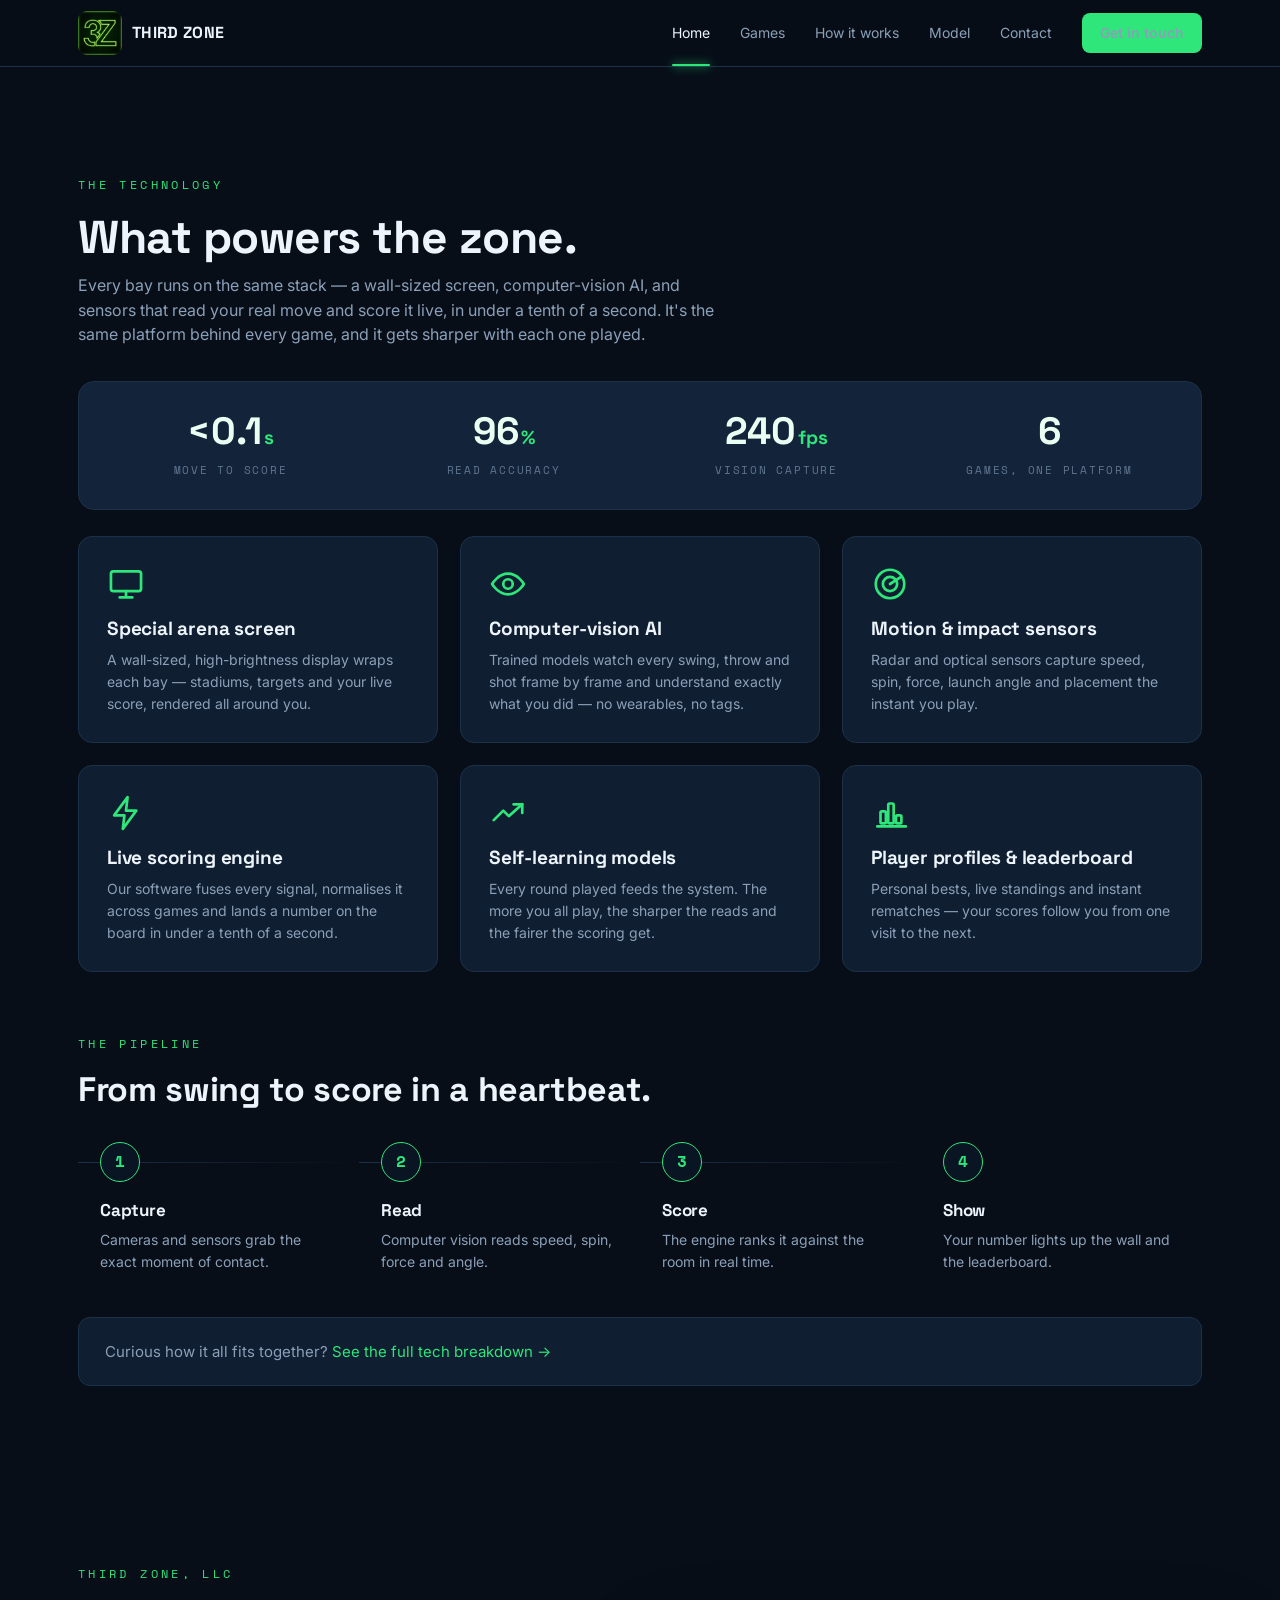
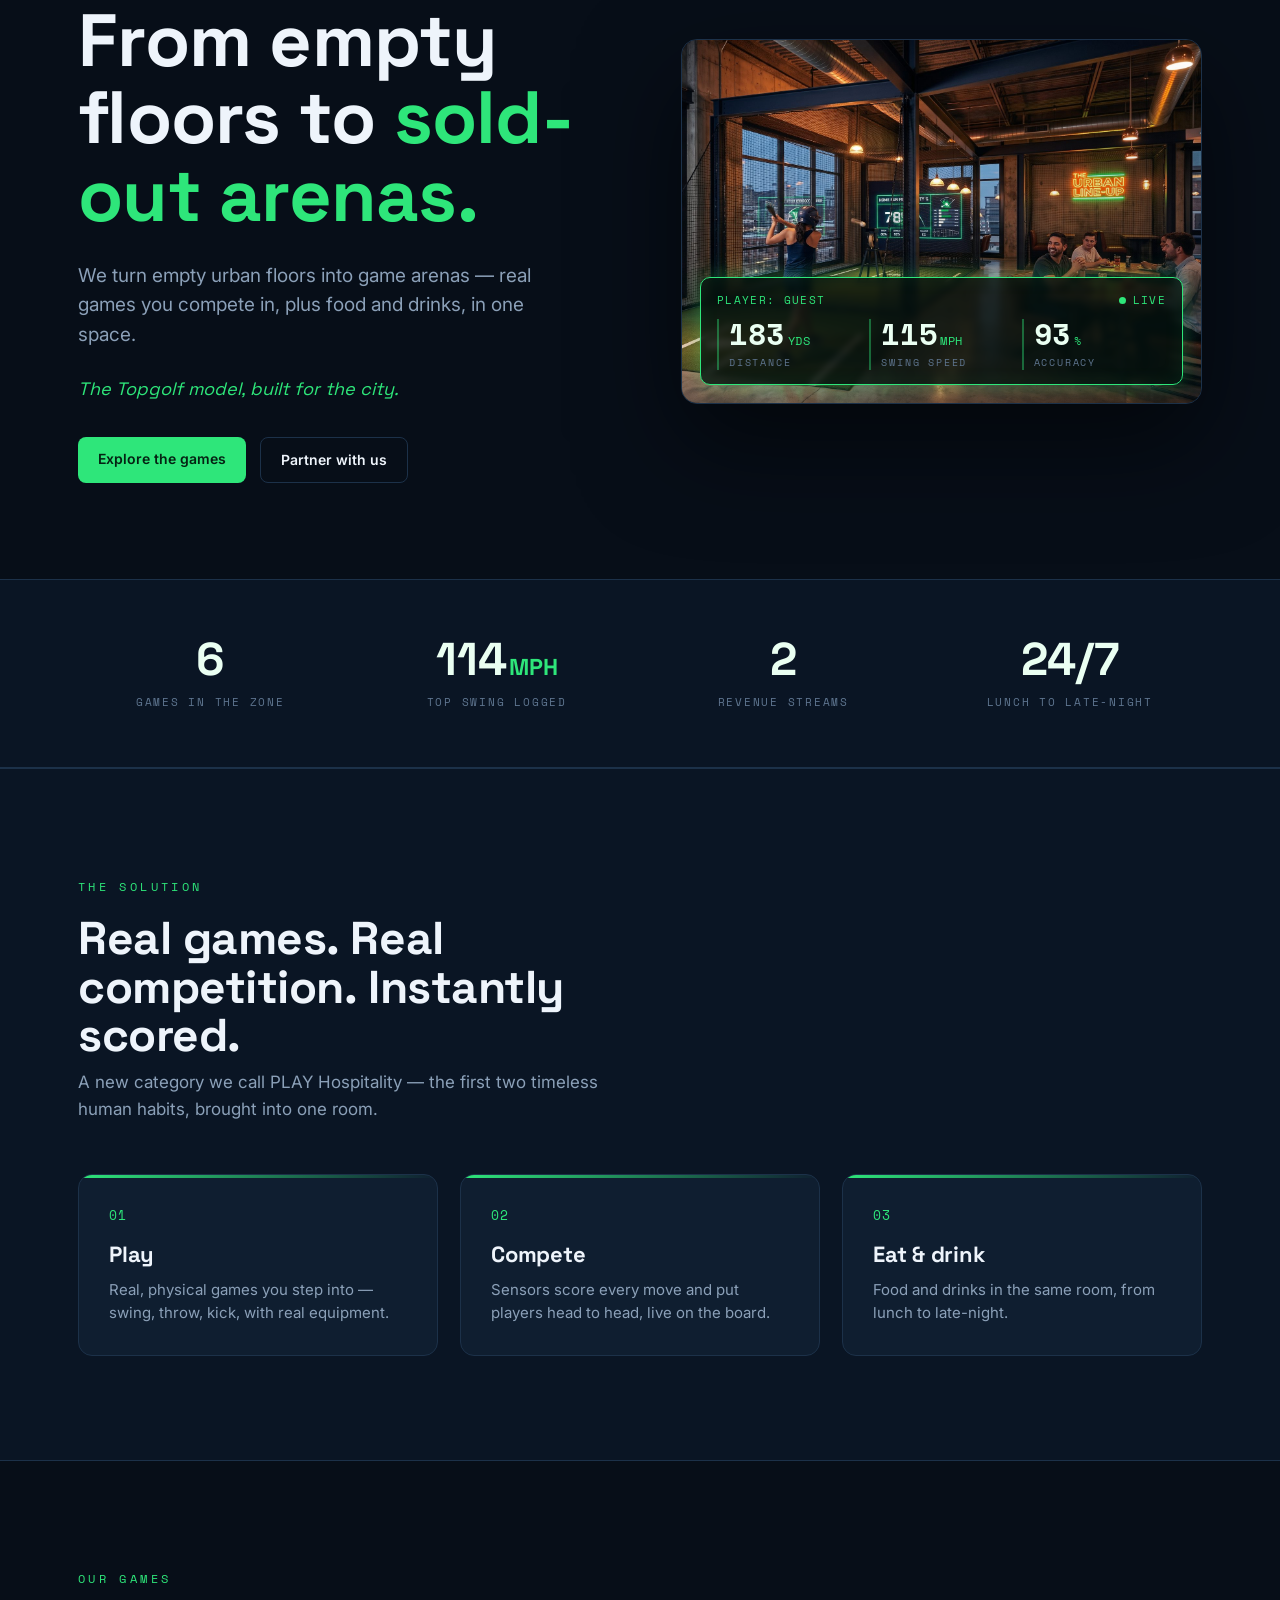
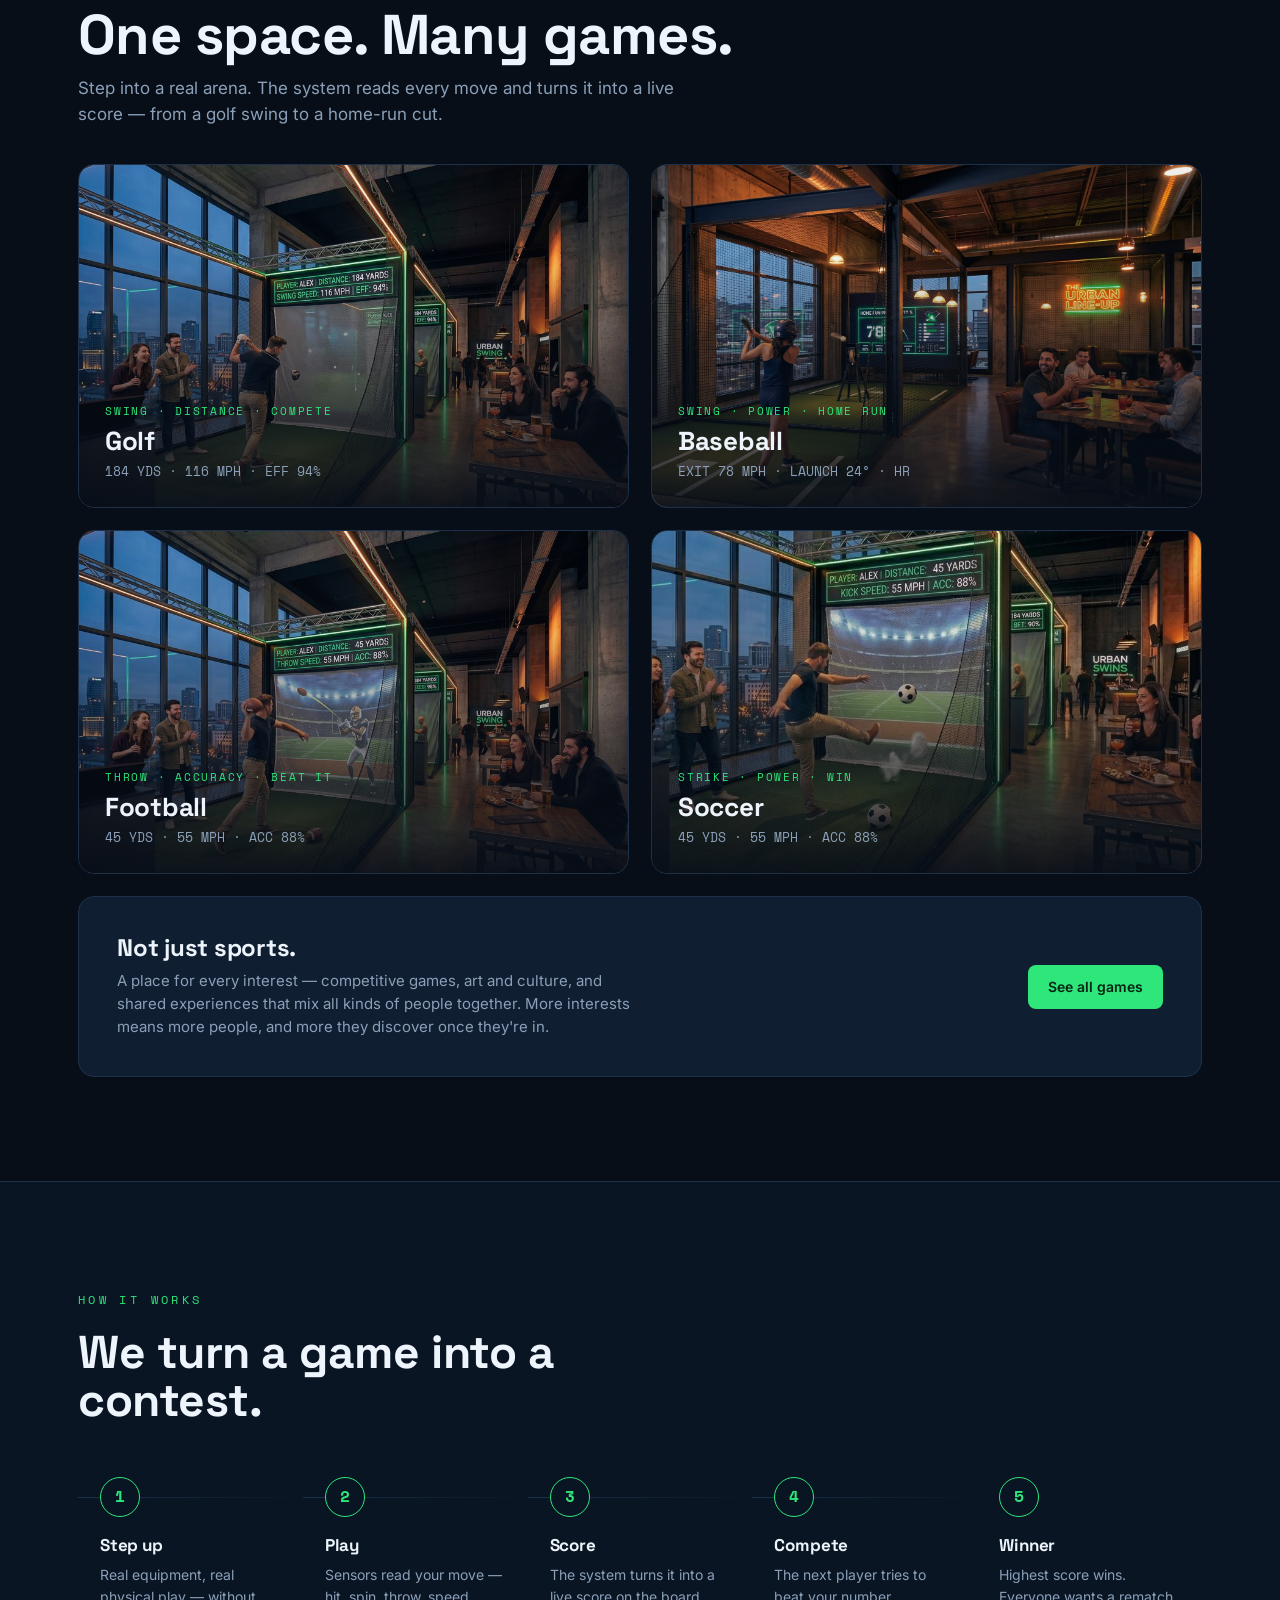
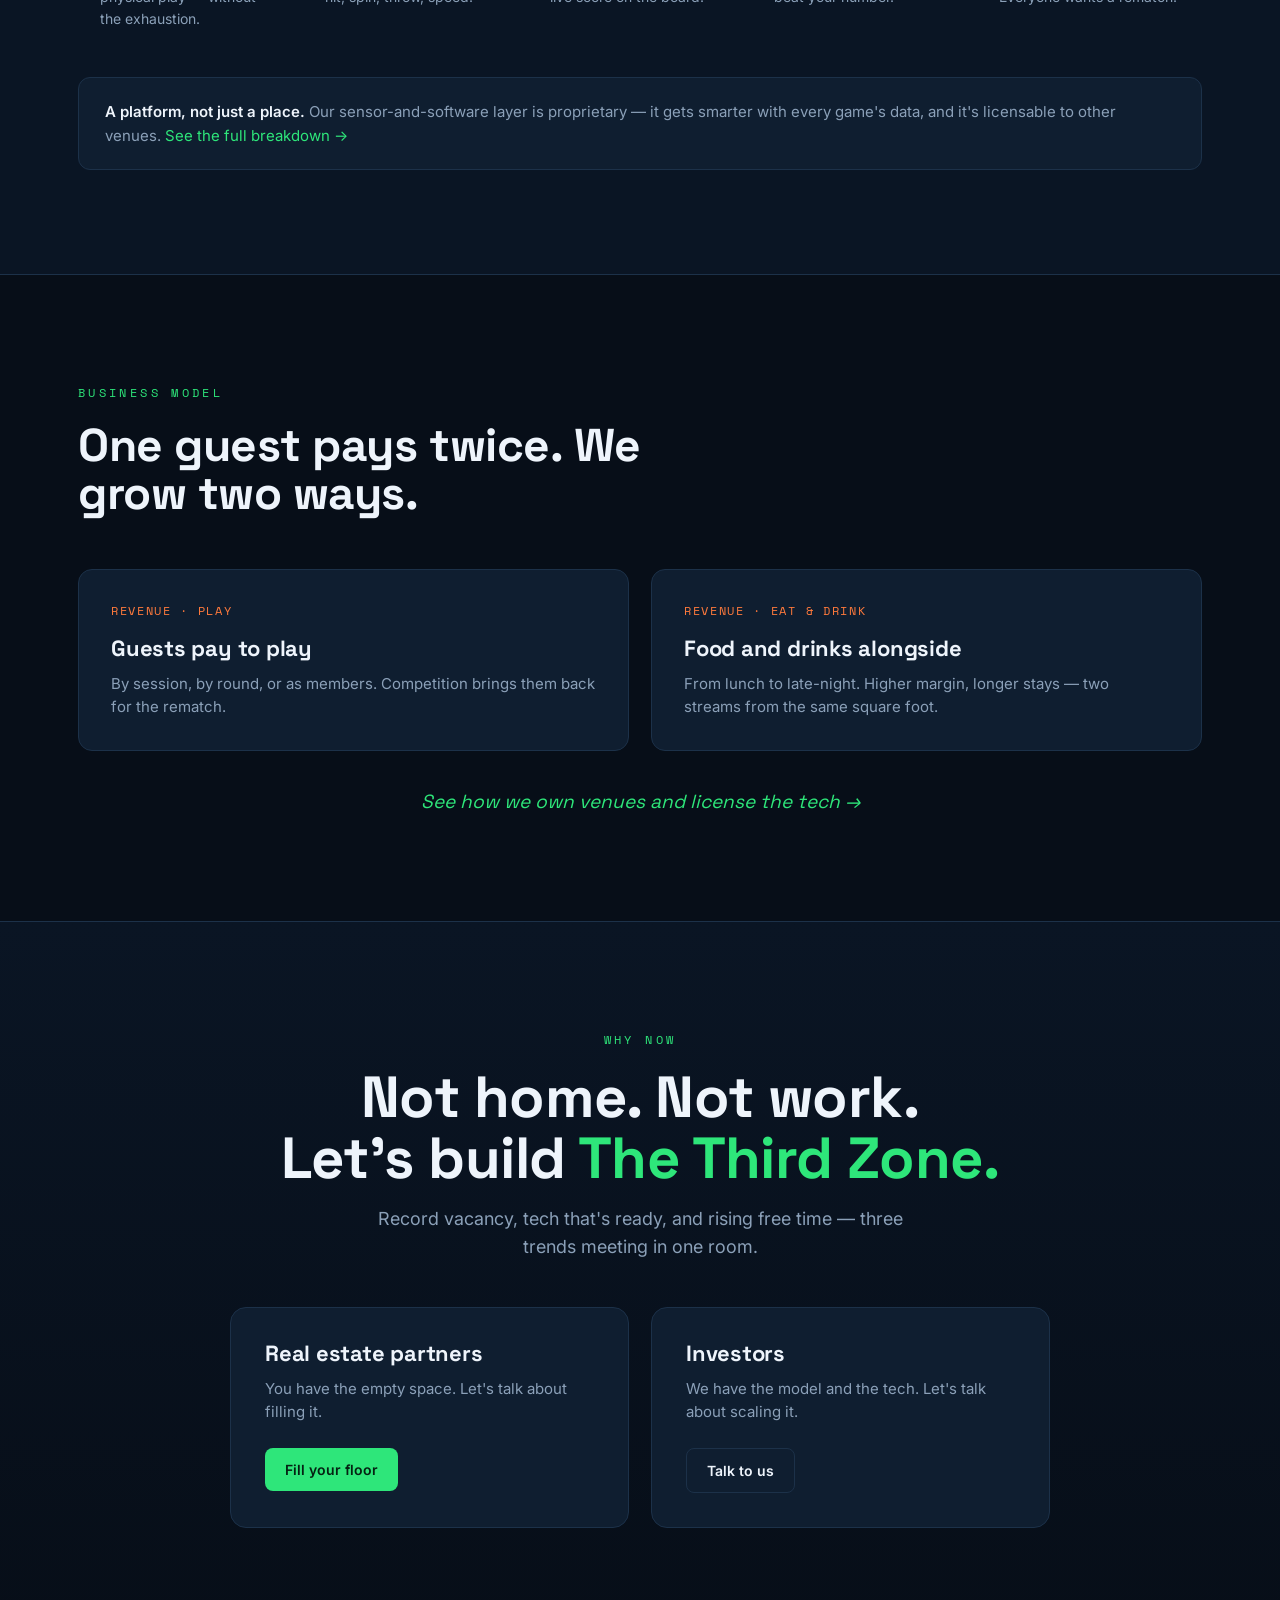
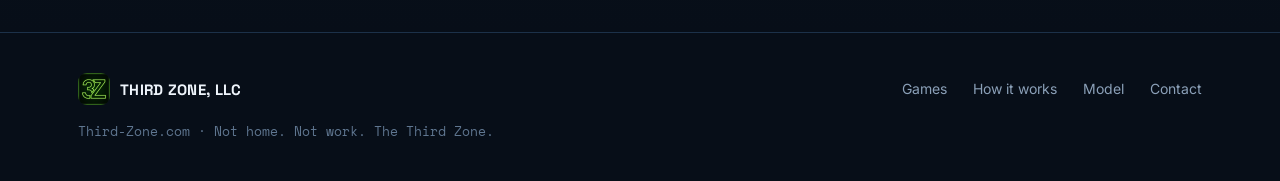
==== index.html @ d4821ce7 "Add files via upload" ====
<!DOCTYPE html>
<html lang="en">
<head>
<meta charset="UTF-8">
<meta name="viewport" content="width=device-width, initial-scale=1.0">
<title>Third Zone — From empty floors to sold-out arenas</title>
<meta name="description" content="Third Zone turns empty urban floors into game arenas — real, physical games scored live by computer vision and sensors, plus food and drinks in one space.">
<meta property="og:type" content="website">
<meta property="og:site_name" content="Third Zone">
<meta property="og:title" content="Third Zone — From empty floors to sold-out arenas">
<meta property="og:description" content="Third Zone turns empty urban floors into game arenas — real, physical games scored live by computer vision and sensors, plus food and drinks in one space.">
<meta property="og:url" content="https://third-zone.com/index.html">
<meta property="og:image" content="https://third-zone.com/assets/hero.jpg">
<meta name="twitter:card" content="summary_large_image">
<meta name="twitter:title" content="Third Zone — From empty floors to sold-out arenas">
<meta name="twitter:description" content="Third Zone turns empty urban floors into game arenas — real, physical games scored live by computer vision and sensors, plus food and drinks in one space.">
<meta name="twitter:image" content="https://third-zone.com/assets/hero.jpg">
<link rel="preconnect" href="https://fonts.googleapis.com">
<link rel="preconnect" href="https://fonts.gstatic.com" crossorigin>
<link href="https://fonts.googleapis.com/css2?family=Space+Grotesk:wght@400;500;600;700&family=Inter:wght@400;500;600&family=Space+Mono:wght@400;700&display=swap" rel="stylesheet">
<link rel="stylesheet" href="styles.css">
<link rel="icon" href="assets/favicon.ico" sizes="any">
<link rel="icon" type="image/png" sizes="32x32" href="assets/favicon-32.png">
<link rel="apple-touch-icon" href="assets/apple-touch-icon.png">
</head>
<body>

<!-- NAV -->
<nav class="nav">
  <div class="wrap nav-inner">
    <a class="brand" href="index.html"><img class="brand-logo" src="assets/logo-nav.png" alt="Third Zone 3Z logo">THIRD ZONE</a>
    <div class="nav-links">
      <a href="index.html" class="active">Home</a>
      <a href="games.html">Games</a>
      <a href="how.html">How it works</a>
      <a href="model.html">Model</a>
      <a href="contact.html">Contact</a>
      <a href="contact.html" class="btn btn-primary">Get in touch</a>
    </div>
    <button class="hamb" id="hamb" aria-label="Menu" aria-expanded="false"><span></span><span></span><span></span></button>
  </div>
  <div class="mobile-panel" id="mobilePanel">
    <a href="index.html" class="active">Home</a>
    <a href="games.html">Games</a>
    <a href="how.html">How it works</a>
    <a href="model.html">Model</a>
    <a href="contact.html">Contact</a>
    <a href="contact.html" class="btn btn-primary">Get in touch</a>
  </div>
</nav>

<!-- TECHNOLOGY -->
<section class="section tech">
  <div class="wrap">
    <span class="eyebrow">The technology</span>
    <h2 style="font-size:clamp(30px,4vw,46px);margin-bottom:12px">What powers the zone.</h2>
    <p class="lead" style="color:var(--muted);margin-bottom:34px;max-width:640px">Every bay runs on the same stack — a wall-sized screen, computer-vision AI, and sensors that read your real move and score it live, in under a tenth of a second. It's the same platform behind every game, and it gets sharper with each one played.</p>

    <div class="techstats reveal" data-countgroup>
      <div class="statcell"><div class="big">&lt;<span data-count="0.1">0</span><span class="unit">s</span></div><div class="cap">Move to score</div></div>
      <div class="statcell"><div class="big"><span data-count="96">0</span><span class="unit">%</span></div><div class="cap">Read accuracy</div></div>
      <div class="statcell"><div class="big"><span data-count="240">0</span><span class="unit">fps</span></div><div class="cap">Vision capture</div></div>
      <div class="statcell"><div class="big"><span data-count="6">0</span></div><div class="cap">Games, one platform</div></div>
    </div>

    <div class="feat-grid reveal" style="margin-top:26px">
      <div class="feat">
        <span class="fi"><svg viewBox="0 0 24 24" aria-hidden="true"><rect x="2.5" y="4" width="19" height="12.5" rx="1.5"/><path d="M8 20.5h8M12 16.5v4"/></svg></span>
        <h3>Special arena screen</h3>
        <p>A wall-sized, high-brightness display wraps each bay — stadiums, targets and your live score, rendered all around you.</p>
      </div>
      <div class="feat">
        <span class="fi"><svg viewBox="0 0 24 24" aria-hidden="true"><path d="M2 12s3.6-6.5 10-6.5S22 12 22 12s-3.6 6.5-10 6.5S2 12 2 12z"/><circle cx="12" cy="12" r="3"/></svg></span>
        <h3>Computer-vision AI</h3>
        <p>Trained models watch every swing, throw and shot frame by frame and understand exactly what you did — no wearables, no tags.</p>
      </div>
      <div class="feat">
        <span class="fi"><svg viewBox="0 0 24 24" aria-hidden="true"><circle cx="12" cy="12" r="9"/><circle cx="12" cy="12" r="4.5"/><path d="M12 12l7-4.5"/></svg></span>
        <h3>Motion &amp; impact sensors</h3>
        <p>Radar and optical sensors capture speed, spin, force, launch angle and placement the instant you play.</p>
      </div>
      <div class="feat">
        <span class="fi"><svg viewBox="0 0 24 24" aria-hidden="true"><path d="M13 2 4.5 13.5H11l-1 8.5 8.5-11.5H12l1-8.5z"/></svg></span>
        <h3>Live scoring engine</h3>
        <p>Our software fuses every signal, normalises it across games and lands a number on the board in under a tenth of a second.</p>
      </div>
      <div class="feat">
        <span class="fi"><svg viewBox="0 0 24 24" aria-hidden="true"><path d="M3 16.5l6-6 3.5 3.5L21 6.5"/><path d="M15.5 6.5H21v5.5"/></svg></span>
        <h3>Self-learning models</h3>
        <p>Every round played feeds the system. The more you all play, the sharper the reads and the fairer the scoring get.</p>
      </div>
      <div class="feat">
        <span class="fi"><svg viewBox="0 0 24 24" aria-hidden="true"><path d="M4 20.5h18"/><rect x="6" y="11" width="3.4" height="7.5" rx="0.8"/><rect x="10.9" y="6" width="3.4" height="12.5" rx="0.8"/><rect x="15.8" y="13.5" width="3.4" height="5" rx="0.8"/></svg></span>
        <h3>Player profiles &amp; leaderboard</h3>
        <p>Personal bests, live standings and instant rematches — your scores follow you from one visit to the next.</p>
      </div>
    </div>

    <div style="margin-top:58px">
      <span class="eyebrow">The pipeline</span>
      <h2 style="font-size:clamp(24px,3.2vw,34px);margin-bottom:34px">From swing to score in a heartbeat.</h2>
      <div class="steps four reveal">
        <div class="step"><div class="n">1</div><h3>Capture</h3><p>Cameras and sensors grab the exact moment of contact.</p></div>
        <div class="step"><div class="n">2</div><h3>Read</h3><p>Computer vision reads speed, spin, force and angle.</p></div>
        <div class="step"><div class="n">3</div><h3>Score</h3><p>The engine ranks it against the room in real time.</p></div>
        <div class="step"><div class="n">4</div><h3>Show</h3><p>Your number lights up the wall and the leaderboard.</p></div>
      </div>
    </div>

    <p class="how-note reveal" style="margin-top:44px">Curious how it all fits together? <a href="how.html" class="accent">See the full tech breakdown →</a></p>
  </div>
</section>

<!-- HERO -->
<header class="hero">
  <div class="wrap hero-grid">
    <div>
      <span class="eyebrow">Third Zone, LLC</span>
      <h1>From empty floors to <span class="accent">sold-out arenas.</span></h1>
      <p class="hero-sub">We turn empty urban floors into game arenas — real games you compete in, plus food and drinks, in one space.</p>
      <p class="hero-tag">The Topgolf model, built for the city.</p>
      <div class="hero-cta">
        <a href="games.html" class="btn btn-primary">Explore the games</a>
        <a href="contact.html" class="btn btn-ghost">Partner with us</a>
      </div>
    </div>
    <div class="hero-visual" data-countgroup>
      <img src="assets/hero.jpg" alt="Player swinging in an indoor game arena with a live scoreboard, guests dining nearby">
      <div class="hud" id="hud">
        <div class="hud-top">
          <span>PLAYER: GUEST</span>
          <span class="hud-live"><span class="pulse"></span>LIVE</span>
        </div>
        <div class="hud-stats">
          <div class="hud-stat"><div class="val"><span data-count="184">0</span><span class="unit">YDS</span></div><div class="lbl">Distance</div></div>
          <div class="hud-stat"><div class="val"><span data-count="116">0</span><span class="unit">MPH</span></div><div class="lbl">Swing speed</div></div>
          <div class="hud-stat"><div class="val"><span data-count="94">0</span><span class="unit">%</span></div><div class="lbl">Accuracy</div></div>
        </div>
      </div>
    </div>
  </div>
</header>

<!-- STAT BAND -->
<section class="statband">
  <div class="wrap" data-countgroup>
    <div class="statcell"><div class="big"><span data-count="6">0</span></div><div class="cap">Games in the zone</div></div>
    <div class="statcell"><div class="big"><span data-count="116">0</span><span class="unit">MPH</span></div><div class="cap">Top swing logged</div></div>
    <div class="statcell"><div class="big"><span data-count="2">0</span></div><div class="cap">Revenue streams</div></div>
    <div class="statcell"><div class="big">24/7</div><div class="cap">Lunch to late-night</div></div>
  </div>
</section>

<!-- SOLUTION -->
<section class="section sol">
  <div class="wrap">
    <span class="eyebrow">The solution</span>
    <h2>Real games. Real competition. Instantly scored.</h2>
    <p class="lead">A new category we call PLAY Hospitality — the first two timeless human habits, brought into one room.</p>
    <div class="sol-grid reveal">
      <div class="sol-card">
        <div class="num">01</div>
        <h3>Play</h3>
        <p>Real, physical games you step into — swing, throw, kick, with real equipment.</p>
      </div>
      <div class="sol-card">
        <div class="num">02</div>
        <h3>Compete</h3>
        <p>Sensors score every move and put players head to head, live on the board.</p>
      </div>
      <div class="sol-card">
        <div class="num">03</div>
        <h3>Eat &amp; drink</h3>
        <p>Food and drinks in the same room, from lunch to late-night.</p>
      </div>
    </div>
  </div>
</section>

<!-- GAMES PREVIEW -->
<section class="section games" id="games">
  <div class="wrap">
    <span class="eyebrow">Our games</span>
    <h2>One space. Many games.</h2>
    <p class="lead">Step into a real arena. The system reads every move and turns it into a live score — from a golf swing to a home-run cut.</p>
    <div class="game-grid reveal">
      <div class="game">
        <a class="game-link" href="golf.html" aria-label="Golf — game details"></a>
        <img loading="lazy" src="assets/golf.jpg" alt="Player driving a golf ball in an indoor arena with a neon scoreboard">
        <div class="game-overlay">
          <span class="game-tag">Swing · distance · compete</span>
          <h3>Golf</h3>
          <div class="meta">184 YDS · 116 MPH · EFF 94%</div>
        </div>
      </div>
      <div class="game">
        <a class="game-link" href="baseball.html" aria-label="Baseball — game details"></a>
        <img loading="lazy" src="assets/baseball.jpg" alt="Player batting in an indoor baseball arena with a live scoreboard">
        <div class="game-overlay">
          <span class="game-tag">Swing · power · home run</span>
          <h3>Baseball</h3>
          <div class="meta">EXIT 78 MPH · LAUNCH 24° · HR</div>
        </div>
      </div>
      <div class="game">
        <a class="game-link" href="football.html" aria-label="Football — game details"></a>
        <img loading="lazy" src="assets/football.jpg" alt="Player throwing a football at a screen target in an indoor arena">
        <div class="game-overlay">
          <span class="game-tag">Throw · accuracy · beat it</span>
          <h3>Football</h3>
          <div class="meta">45 YDS · 55 MPH · ACC 88%</div>
        </div>
      </div>
      <div class="game">
        <a class="game-link" href="soccer.html" aria-label="Soccer — game details"></a>
        <img loading="lazy" src="assets/soccer.jpg" alt="Player striking a soccer ball at a stadium screen in an indoor arena">
        <div class="game-overlay">
          <span class="game-tag">Strike · power · win</span>
          <h3>Soccer</h3>
          <div class="meta">45 YDS · 55 MPH · ACC 88%</div>
        </div>
      </div>
      <div class="game-more">
        <div>
          <h3>Not just sports.</h3>
          <p>A place for every interest — competitive games, art and culture, and shared experiences that mix all kinds of people together. More interests means more people, and more they discover once they're in.</p>
        </div>
        <a href="games.html" class="btn btn-primary">See all games</a>
      </div>
    </div>
  </div>
</section>

<!-- HOW IT WORKS (teaser) -->
<section class="section how">
  <div class="wrap">
    <span class="eyebrow">How it works</span>
    <h2>We turn a game into a contest.</h2>
    <div class="steps reveal">
      <div class="step"><div class="n">1</div><h3>Step up</h3><p>Real equipment, real physical play — without the exhaustion.</p></div>
      <div class="step"><div class="n">2</div><h3>Play</h3><p>Sensors read your move — hit, spin, throw, speed.</p></div>
      <div class="step"><div class="n">3</div><h3>Score</h3><p>The system turns it into a live score on the board.</p></div>
      <div class="step"><div class="n">4</div><h3>Compete</h3><p>The next player tries to beat your number.</p></div>
      <div class="step"><div class="n">5</div><h3>Winner</h3><p>Highest score wins. Everyone wants a rematch.</p></div>
    </div>
    <p class="how-note reveal"><b>A platform, not just a place.</b> Our sensor-and-software layer is proprietary — it gets smarter with every game's data, and it's licensable to other venues. <a href="how.html" class="accent">See the full breakdown →</a></p>
  </div>
</section>

<!-- MODEL (teaser) -->
<section class="section model">
  <div class="wrap">
    <span class="eyebrow">Business model</span>
    <h2>One guest pays twice. We grow two ways.</h2>
    <div class="model-grid reveal">
      <div class="mcard">
        <div class="k">Revenue · Play</div>
        <h3>Guests pay to play</h3>
        <p>By session, by round, or as members. Competition brings them back for the rematch.</p>
      </div>
      <div class="mcard">
        <div class="k">Revenue · Eat &amp; drink</div>
        <h3>Food and drinks alongside</h3>
        <p>From lunch to late-night. Higher margin, longer stays — two streams from the same square foot.</p>
      </div>
      <p class="model-line"><a href="model.html" class="accent">See how we own venues and license the tech →</a></p>
    </div>
  </div>
</section>

<!-- CTA -->
<section class="section cta">
  <div class="wrap">
    <span class="eyebrow">Why now</span>
    <h2>Not home. Not work.<br>Let's build <span class="accent">The Third Zone.</span></h2>
    <p class="lead">Record vacancy, tech that's ready, and rising free time — three trends meeting in one room.</p>
    <div class="cta-cards">
      <div class="ccard">
        <h3>Real estate partners</h3>
        <p>You have the empty space. Let's talk about filling it.</p>
        <a href="contact.html" class="btn btn-primary">Fill your floor</a>
      </div>
      <div class="ccard">
        <h3>Investors</h3>
        <p>We have the model and the tech. Let's talk about scaling it.</p>
        <a href="contact.html" class="btn btn-ghost">Talk to us</a>
      </div>
    </div>
  </div>
</section>

<!-- FOOTER -->
<footer>
  <div class="wrap foot">
    <a class="brand" href="index.html"><img class="brand-logo" src="assets/logo-nav.png" alt="Third Zone 3Z logo">THIRD ZONE, LLC</a>
    <div class="foot-links">
      <a href="games.html">Games</a>
      <a href="how.html">How it works</a>
      <a href="model.html">Model</a>
      <a href="contact.html">Contact</a>
    </div>
    <div class="foot-copy">Third-Zone.com · Not home. Not work. The Third Zone.</div>
  </div>
</footer>

<script src="app.js"></script>
</body>
</html>
---- styles.css ----
/* ================= THIRD ZONE — shared styles ================= */
:root{
  --bg:#070e18;
  --bg-2:#0a1524;
  --panel:#0f1e30;
  --panel-2:#13233a;
  --line:#1c3149;
  --green:#2ee67a;
  --green-dim:#1fae5c;
  --orange:#ff7a3c;
  --text:#eef4fb;
  --muted:#8ba0b8;
  --muted-2:#5f7690;
  --display:'Space Grotesk',sans-serif;
  --body:'Inter',sans-serif;
  --mono:'Space Mono',monospace;
  --maxw:1180px;
}
*{box-sizing:border-box;margin:0;padding:0}
html{scroll-behavior:smooth}
body{
  background:var(--bg);
  color:var(--text);
  font-family:var(--body);
  line-height:1.55;
  -webkit-font-smoothing:antialiased;
  overflow-x:hidden;
}
a{color:inherit;text-decoration:none}
img{display:block;max-width:100%}
.wrap{max-width:var(--maxw);margin:0 auto;padding:0 28px}
.eyebrow{
  font-family:var(--mono);
  font-size:12px;
  letter-spacing:.28em;
  text-transform:uppercase;
  color:var(--green);
  display:inline-block;
  margin-bottom:18px;
}
h1,h2,h3{font-family:var(--display);font-weight:700;line-height:1.05;letter-spacing:-.01em}
.section{padding:104px 0;position:relative}
.accent{color:var(--green)}

/* ---------- NAV ---------- */
.nav{
  position:sticky;top:0;z-index:50;
  backdrop-filter:blur(14px);
  background:rgba(7,14,24,.72);
  border-bottom:1px solid var(--line);
}
.nav-inner{display:flex;align-items:center;justify-content:space-between;height:66px}
.brand{font-family:var(--display);font-weight:700;font-size:16px;letter-spacing:.02em;display:flex;align-items:center;gap:10px}
.brand .dot{width:10px;height:10px;border-radius:50%;background:var(--green);box-shadow:0 0 14px var(--green)}
.brand-logo{width:44px;height:44px;border-radius:9px;object-fit:cover;display:block;flex:0 0 auto}
.foot .brand-logo{width:32px;height:32px}
.nav-links{display:flex;gap:30px;align-items:center}
.nav-links a{font-size:14px;color:var(--muted);transition:color .2s;position:relative}
.nav-links a:hover{color:var(--text)}
.nav-links a.active{color:var(--text)}
.nav-links a.active:not(.btn)::after{
  content:"";position:absolute;left:0;right:0;bottom:-22px;height:2px;
  background:var(--green);box-shadow:0 0 10px var(--green);border-radius:2px;
}
.btn{
  font-family:var(--body);font-weight:600;font-size:14px;
  padding:11px 20px;border-radius:8px;cursor:pointer;border:none;
  transition:transform .15s ease, box-shadow .2s ease, background .2s;
  display:inline-block;
}
.btn-primary{background:var(--green);color:#052213;box-shadow:0 0 0 rgba(46,230,122,0)}
.btn-primary:hover{transform:translateY(-2px);box-shadow:0 8px 26px rgba(46,230,122,.32)}
.btn-ghost{background:transparent;color:var(--text);border:1px solid var(--line)}
.btn-ghost:hover{border-color:var(--green);color:var(--green)}
.nav .btn{padding:9px 18px}
.nav-menu-btn{display:none}

/* hamburger */
.hamb{
  display:none;flex-direction:column;gap:5px;background:transparent;border:none;
  cursor:pointer;padding:8px;
}
.hamb span{display:block;width:24px;height:2px;background:var(--text);border-radius:2px;transition:transform .25s,opacity .25s}
.hamb.open span:nth-child(1){transform:translateY(7px) rotate(45deg)}
.hamb.open span:nth-child(2){opacity:0}
.hamb.open span:nth-child(3){transform:translateY(-7px) rotate(-45deg)}
.mobile-panel{
  display:none;flex-direction:column;gap:4px;
  border-bottom:1px solid var(--line);
  background:rgba(7,14,24,.96);backdrop-filter:blur(14px);
}
.mobile-panel.open{display:flex}
.mobile-panel a{padding:14px 28px;font-size:15px;color:var(--muted);border-top:1px solid var(--line)}
.mobile-panel a.active,.mobile-panel a:hover{color:var(--text);background:rgba(46,230,122,.06)}
.mobile-panel .btn{margin:14px 28px;text-align:center}

/* ---------- HERO ---------- */
.hero{padding:70px 0 96px;position:relative}
.hero-grid{display:grid;grid-template-columns:1.05fr 1fr;gap:56px;align-items:center}
.hero h1{font-size:clamp(40px,6vw,74px);margin-bottom:26px}
.hero h1 .accent{color:var(--green)}
.hero-sub{font-size:19px;color:var(--muted);max-width:480px;margin-bottom:14px}
.hero-tag{font-family:var(--display);font-style:italic;color:var(--green);font-size:18px;margin:26px 0 34px}
.hero-cta{display:flex;gap:14px;flex-wrap:wrap}
.hero-visual{position:relative;border-radius:16px;overflow:hidden;border:1px solid var(--line);box-shadow:0 40px 100px rgba(0,0,0,.55)}
.hero-visual img{width:100%;height:100%;object-fit:cover;aspect-ratio:1600/1121}
.hero-visual::after{content:"";position:absolute;inset:0;background:linear-gradient(160deg,rgba(7,14,24,0) 40%,rgba(7,14,24,.35))}

/* ---------- SCOREBOARD HUD ---------- */
.hud{
  position:absolute;left:18px;bottom:18px;right:18px;z-index:3;
  border:1.5px solid var(--green);
  border-radius:10px;
  background:rgba(6,18,14,.82);
  box-shadow:0 0 22px rgba(46,230,122,.35), inset 0 0 20px rgba(46,230,122,.08);
  padding:14px 16px;
  font-family:var(--mono);
  backdrop-filter:blur(3px);
}
.hud-top{display:flex;justify-content:space-between;align-items:center;font-size:11px;letter-spacing:.12em;color:var(--green);margin-bottom:10px}
.hud-live{display:flex;align-items:center;gap:7px}
.hud-live .pulse{width:7px;height:7px;border-radius:50%;background:var(--green);animation:pulse 1.4s infinite}
@keyframes pulse{0%,100%{opacity:1;box-shadow:0 0 0 0 rgba(46,230,122,.6)}50%{opacity:.5;box-shadow:0 0 0 6px rgba(46,230,122,0)}}
.hud-stats{display:grid;grid-template-columns:repeat(3,1fr);gap:8px}
.hud-stat{border-left:2px solid rgba(46,230,122,.4);padding-left:10px}
.hud-stat .val{font-size:clamp(22px,3.4vw,30px);font-weight:700;color:#eafff2;line-height:1;letter-spacing:.02em}
.hud-stat .val .unit{font-size:12px;color:var(--green);margin-left:3px;font-weight:400}
.hud-stat .lbl{font-size:10px;letter-spacing:.18em;color:var(--muted-2);text-transform:uppercase;margin-top:6px}

/* ---------- SUBPAGE HERO ---------- */
.page-hero{padding:74px 0 30px;position:relative;border-bottom:1px solid var(--line);background:linear-gradient(180deg,var(--bg-2),var(--bg))}
.page-hero h1{font-size:clamp(34px,5.5vw,60px);margin-bottom:18px;max-width:820px}
.page-hero .lead{font-size:18px;color:var(--muted);max-width:620px}
.page-hero .hero-cta{margin-top:30px}
.crumbs{font-family:var(--mono);font-size:12px;letter-spacing:.16em;text-transform:uppercase;color:var(--muted-2);margin-bottom:20px}
.crumbs a{color:var(--green)}

/* ---------- SOLUTION ---------- */
.sol{background:var(--bg-2);border-top:1px solid var(--line);border-bottom:1px solid var(--line)}
.sol h2{font-size:clamp(30px,4vw,46px);margin-bottom:10px;max-width:620px}
.sol .lead{color:var(--muted);font-size:17px;margin-bottom:52px;max-width:560px}
.sol-grid{display:grid;grid-template-columns:repeat(3,1fr);gap:22px}
.sol-card{background:var(--panel);border:1px solid var(--line);border-radius:14px;padding:30px;position:relative;overflow:hidden}
.sol-card::before{content:"";position:absolute;top:0;left:0;width:100%;height:3px;background:linear-gradient(90deg,var(--green),transparent)}
.sol-card .num{font-family:var(--mono);font-size:13px;color:var(--green);letter-spacing:.1em;margin-bottom:18px}
.sol-card h3{font-size:22px;margin-bottom:12px}
.sol-card p{color:var(--muted);font-size:15px}

/* ---------- STAT BAND ---------- */
.statband{background:var(--bg-2);border-top:1px solid var(--line);border-bottom:1px solid var(--line)}
.statband .wrap{display:grid;grid-template-columns:repeat(4,1fr);gap:22px;padding-top:56px;padding-bottom:56px}
.statcell{text-align:center}
.statcell .big{font-family:var(--display);font-weight:700;font-size:clamp(30px,4vw,46px);color:#eafff2;line-height:1}
.statcell .big .unit{color:var(--green);font-size:.5em;margin-left:2px}
.statcell .cap{font-family:var(--mono);font-size:11px;letter-spacing:.16em;text-transform:uppercase;color:var(--muted-2);margin-top:12px}

/* ---------- GAMES ---------- */
.games h2{font-size:clamp(32px,5vw,56px);margin-bottom:10px}
.games .lead{color:var(--muted);font-size:17px;margin-bottom:36px;max-width:640px}
.game-grid{display:grid;grid-template-columns:repeat(2,1fr);gap:22px}
.game{
  position:relative;border-radius:16px;overflow:hidden;border:1px solid var(--line);
  aspect-ratio:16/10;cursor:default;transition:transform .3s ease,border-color .3s ease;
}
.game img{width:100%;height:100%;object-fit:cover;transition:transform .5s ease}
.game:hover{transform:translateY(-4px);border-color:var(--green)}
.game:hover img{transform:scale(1.05)}
.game-overlay{position:absolute;inset:0;background:linear-gradient(180deg,rgba(7,14,24,.05) 30%,rgba(7,14,24,.92));display:flex;flex-direction:column;justify-content:flex-end;padding:26px}
.game-tag{font-family:var(--mono);font-size:11px;letter-spacing:.16em;color:var(--green);text-transform:uppercase;margin-bottom:8px}
.game h3{font-size:26px;margin-bottom:6px}
.game .meta{font-family:var(--mono);font-size:13px;color:var(--muted)}
.game-more{
  grid-column:1/-1;background:var(--panel);border:1px solid var(--line);border-radius:16px;
  padding:38px;display:flex;align-items:center;justify-content:space-between;gap:24px;flex-wrap:wrap;
}
.game-more h3{font-size:24px;margin-bottom:8px}
.game-more p{color:var(--muted);font-size:15px;max-width:520px}
.game-more .tags{display:flex;gap:10px;flex-wrap:wrap}
.tagpill{font-family:var(--mono);font-size:12px;padding:8px 14px;border:1px solid var(--line);border-radius:20px;color:var(--muted)}

/* ---------- GAMES PAGE: FILTER TABS ---------- */
.filterbar{display:flex;gap:10px;flex-wrap:wrap;margin-bottom:34px}
.filter{
  font-family:var(--mono);font-size:12px;letter-spacing:.1em;text-transform:uppercase;
  padding:9px 16px;border:1px solid var(--line);border-radius:22px;color:var(--muted);
  background:transparent;cursor:default;transition:all .2s;user-select:none;
}
.filter:hover{color:var(--text);border-color:var(--muted-2)}
.filter.active{background:var(--green);color:#052213;border-color:var(--green);font-weight:700}

/* ---------- GAMES PAGE: DETAIL CARD GRID ---------- */
.gcard-grid{display:grid;grid-template-columns:repeat(3,1fr);gap:22px}
.gcard{
  background:var(--panel);border:1px solid var(--line);border-radius:16px;overflow:hidden;
  display:flex;flex-direction:column;transition:transform .3s ease,border-color .3s ease;
}
.gcard:hover{transform:translateY(-4px);border-color:var(--green)}
.gcard-top{position:relative;aspect-ratio:16/10;overflow:hidden}
.gcard-top img{width:100%;height:100%;object-fit:cover}
.gcard-icon{
  position:relative;
  aspect-ratio:16/10;display:flex;align-items:center;justify-content:center;font-size:60px;
  background:radial-gradient(120% 120% at 50% 0%,rgba(46,230,122,.16),transparent 60%),var(--panel-2);
  border-bottom:1px solid var(--line);
}
/* icon shown until a real photo is dropped into assets/ */
.gcard-fallback{
  position:absolute;inset:0;display:flex;align-items:center;justify-content:center;font-size:60px;
  background:radial-gradient(120% 120% at 50% 0%,rgba(46,230,122,.16),transparent 60%),var(--panel-2);
}
.gcard-photo{position:absolute;inset:0;width:100%;height:100%;object-fit:cover;z-index:1}
.gcard-badge{z-index:2}
.gcard-badge{
  position:absolute;top:12px;left:12px;font-family:var(--mono);font-size:10px;letter-spacing:.14em;
  text-transform:uppercase;padding:5px 10px;border-radius:20px;background:rgba(6,18,14,.8);
  border:1px solid rgba(46,230,122,.5);color:var(--green);backdrop-filter:blur(3px);
}
.gcard-badge.soon{border-color:rgba(255,122,60,.5);color:var(--orange)}
.gcard-body{padding:24px;display:flex;flex-direction:column;flex:1}
.gcard-body h3{font-size:22px;margin-bottom:8px}
.gcard-cat{font-family:var(--mono);font-size:11px;letter-spacing:.14em;text-transform:uppercase;color:var(--muted-2);margin-bottom:14px}
.gcard-body p{color:var(--muted);font-size:14px;margin-bottom:18px}
.gcard-metrics{display:flex;flex-wrap:wrap;gap:8px;margin-top:auto}
.metric{
  font-family:var(--mono);font-size:11px;padding:6px 10px;border-radius:8px;
  background:var(--panel-2);border:1px solid var(--line);color:var(--green);
}
.metric .mlbl{color:var(--muted-2);margin-right:5px}

/* ---------- POWER METER (interactive) ---------- */
.demo{background:var(--bg-2);border-top:1px solid var(--line);border-bottom:1px solid var(--line)}
.demo-grid{display:grid;grid-template-columns:1fr 1fr;gap:48px;align-items:center}
.demo h2{font-size:clamp(28px,4vw,42px);margin-bottom:14px}
.demo .lead{color:var(--muted);font-size:16px;margin-bottom:26px;max-width:460px}
.meter-box{
  background:rgba(6,18,14,.7);border:1.5px solid var(--green);border-radius:14px;padding:26px;
  box-shadow:0 0 30px rgba(46,230,122,.18), inset 0 0 26px rgba(46,230,122,.06);
  font-family:var(--mono);
}
.meter-top{display:flex;justify-content:space-between;align-items:center;color:var(--green);font-size:12px;letter-spacing:.14em;margin-bottom:18px}
.meter-read{font-family:var(--display);font-weight:700;font-size:clamp(44px,7vw,64px);color:#eafff2;line-height:1;margin-bottom:4px}
.meter-read .unit{font-size:.35em;color:var(--green);margin-left:6px}
.meter-sub{font-size:11px;letter-spacing:.16em;text-transform:uppercase;color:var(--muted-2);margin-bottom:22px}
.meter-track{height:16px;border-radius:10px;background:var(--panel-2);border:1px solid var(--line);overflow:hidden;position:relative}
.meter-fill{height:100%;width:0%;border-radius:10px;background:linear-gradient(90deg,var(--green-dim),var(--green),var(--orange));transition:width .12s linear}
.meter-scale{display:flex;justify-content:space-between;font-size:10px;color:var(--muted-2);margin-top:8px;letter-spacing:.1em}
.meter-actions{display:flex;gap:12px;margin-top:22px;flex-wrap:wrap}
.meter-grade{margin-top:16px;font-size:12px;letter-spacing:.14em;color:var(--green);min-height:18px}

/* ---------- HOW IT WORKS ---------- */
.how{background:var(--bg-2);border-top:1px solid var(--line);border-bottom:1px solid var(--line)}
.how h2{font-size:clamp(30px,4vw,46px);margin-bottom:52px;max-width:640px}
.steps{display:grid;grid-template-columns:repeat(5,1fr);gap:0}
.step{padding:0 22px;position:relative}
.step:not(:last-child)::after{content:"";position:absolute;top:20px;right:0;width:100%;height:1px;background:linear-gradient(90deg,var(--line),transparent);z-index:0}
.step .n{
  width:40px;height:40px;border-radius:50%;border:1.5px solid var(--green);
  display:flex;align-items:center;justify-content:center;font-family:var(--mono);font-weight:700;
  color:var(--green);position:relative;z-index:1;background:var(--bg-2);margin-bottom:20px;
}
.step h3{font-size:17px;margin-bottom:10px}
.step p{color:var(--muted);font-size:14px}
.how-note{margin-top:48px;padding:22px 26px;border:1px solid var(--line);border-radius:12px;background:var(--panel);color:var(--muted);font-size:15px}
.how-note b{color:var(--text);font-weight:600}

/* ---------- FEATURE GRID (generic) ---------- */
.feat-grid{display:grid;grid-template-columns:repeat(3,1fr);gap:22px}
.feat{background:var(--panel);border:1px solid var(--line);border-radius:14px;padding:28px}
.feat .fi{font-size:30px;margin-bottom:16px;display:block}
.feat .fi svg{width:38px;height:38px;fill:none;stroke:var(--green);stroke-width:1.7;stroke-linecap:round;stroke-linejoin:round;display:block}
.lb-rank svg{width:23px;height:23px;fill:none;stroke:var(--green);stroke-width:1.7;stroke-linecap:round;stroke-linejoin:round;vertical-align:middle}
.gcard-fallback svg{width:56px;height:56px;fill:none;stroke:var(--green);stroke-width:1.4;stroke-linecap:round;stroke-linejoin:round}
.feat h3{font-size:19px;margin-bottom:10px}
.feat p{color:var(--muted);font-size:14px}

/* ---------- LEADERBOARD ---------- */
.lb{background:var(--panel);border:1px solid var(--line);border-radius:16px;overflow:hidden}
.lb-row{display:grid;grid-template-columns:56px 1fr auto auto;gap:16px;align-items:center;padding:16px 24px;border-top:1px solid var(--line);font-size:14px}
.lb-row:first-child{border-top:none}
.lb-head{background:var(--panel-2);font-family:var(--mono);font-size:11px;letter-spacing:.14em;text-transform:uppercase;color:var(--muted-2)}
.lb-rank{font-family:var(--mono);font-weight:700;color:var(--green);font-size:16px}
.lb-row .who{font-weight:600}
.lb-row .game-lbl{color:var(--muted);font-family:var(--mono);font-size:12px}
.lb-row .score{font-family:var(--mono);color:#eafff2;font-weight:700}
.lb-row.me{background:rgba(46,230,122,.06)}

/* ---------- MODEL ---------- */
.model h2{font-size:clamp(30px,4vw,46px);margin-bottom:52px;max-width:640px}
.model-grid{display:grid;grid-template-columns:1fr 1fr;gap:22px}
.mcard{background:var(--panel);border:1px solid var(--line);border-radius:14px;padding:32px}
.mcard .k{font-family:var(--mono);font-size:12px;letter-spacing:.14em;color:var(--orange);text-transform:uppercase;margin-bottom:16px}
.mcard h3{font-size:22px;margin-bottom:12px}
.mcard p{color:var(--muted);font-size:15px}
.model-line{grid-column:1/-1;text-align:center;font-family:var(--display);font-style:italic;color:var(--green);font-size:19px;margin-top:14px}

/* ---------- CONTACT FORM ---------- */
.form-grid{display:grid;grid-template-columns:1fr 1fr;gap:48px;align-items:start}
.field{margin-bottom:18px}
.field label{display:block;font-family:var(--mono);font-size:11px;letter-spacing:.14em;text-transform:uppercase;color:var(--muted);margin-bottom:8px}
.field input,.field select,.field textarea{
  width:100%;background:var(--panel);border:1px solid var(--line);border-radius:10px;
  color:var(--text);font-family:var(--body);font-size:15px;padding:13px 15px;transition:border-color .2s;
}
.field input:focus,.field select:focus,.field textarea:focus{outline:none;border-color:var(--green)}
.field textarea{min-height:120px;resize:vertical}
.form-ok{
  display:none;margin-top:16px;padding:14px 18px;border-radius:10px;
  background:rgba(46,230,122,.1);border:1px solid var(--green);color:var(--green);font-size:14px;
}
.form-ok.show{display:block}
.contact-side .ccard{margin-bottom:18px}

/* ---------- CTA ---------- */
.cta{background:linear-gradient(180deg,var(--bg-2),var(--bg));border-top:1px solid var(--line);text-align:center}
.cta h2{font-size:clamp(34px,5vw,58px);margin-bottom:16px}
.cta h2 .accent{color:var(--green)}
.cta .lead{color:var(--muted);font-size:18px;max-width:560px;margin:0 auto 46px}
.cta-cards{display:grid;grid-template-columns:1fr 1fr;gap:22px;max-width:820px;margin:0 auto;text-align:left}
.ccard{background:var(--panel);border:1px solid var(--line);border-radius:16px;padding:34px}
.ccard h3{font-size:22px;margin-bottom:12px}
.ccard p{color:var(--muted);font-size:15px;margin-bottom:24px}

/* ---------- FOOTER ---------- */
footer{border-top:1px solid var(--line);padding:40px 0}
.foot{display:flex;justify-content:space-between;align-items:center;flex-wrap:wrap;gap:16px}
.foot .brand{font-size:15px}
.foot-links{display:flex;gap:26px;font-size:14px;color:var(--muted)}
.foot-links a:hover{color:var(--green)}
.foot-copy{color:var(--muted-2);font-size:13px;width:100%;font-family:var(--mono)}

/* ---------- REVEAL ---------- */
.reveal{opacity:0;transform:translateY(24px);transition:opacity .7s ease,transform .7s ease}
.reveal.in{opacity:1;transform:none}

/* ---------- RESPONSIVE ---------- */
@media(max-width:960px){
  .hero-grid{grid-template-columns:1fr;gap:40px}
  .sol-grid,.feat-grid,.gcard-grid{grid-template-columns:1fr 1fr}
  .steps{grid-template-columns:1fr 1fr;gap:32px 20px}
  .step:not(:last-child)::after{display:none}
  .model-grid,.cta-cards,.game-grid,.demo-grid,.form-grid{grid-template-columns:1fr}
  .statband .wrap{grid-template-columns:1fr 1fr}
  .nav-links{display:none}
  .hamb{display:flex}
  .section{padding:76px 0}
}
@media(max-width:560px){
  .steps,.sol-grid,.feat-grid,.gcard-grid{grid-template-columns:1fr}
  .statband .wrap{grid-template-columns:1fr 1fr}
  .hud-stat .val{font-size:22px}
  .wrap{padding:0 20px}
  .lb-row{grid-template-columns:40px 1fr auto;gap:10px;padding:14px 16px}
  .lb-row .game-lbl{display:none}
}
@media(prefers-reduced-motion:reduce){
  *{animation:none!important;transition:none!important}
  .reveal{opacity:1;transform:none}
  html{scroll-behavior:auto}
}
:focus-visible{outline:2px solid var(--green);outline-offset:3px;border-radius:4px}

/* ---------- CLICKABLE CARDS + GAME DETAIL PAGES ---------- */
.gcard{position:relative}
.gcard-link,.game-link{position:absolute;inset:0;z-index:6}
.gcard{cursor:pointer}
.gcard:hover h3{color:var(--green);transition:color .2s}
a.game{cursor:pointer;color:inherit}
.metric.metric-lg{font-size:13px;padding:9px 14px}
.steps.four{grid-template-columns:repeat(4,1fr)}
.game-grid.three{grid-template-columns:repeat(3,1fr)}
.feat-grid.four{grid-template-columns:repeat(4,1fr)}
@media(max-width:960px){
  .steps.four{grid-template-columns:1fr 1fr}
  .game-grid.three{grid-template-columns:1fr}
  .feat-grid.four{grid-template-columns:1fr 1fr}
}
@media(max-width:560px){
  .steps.four{grid-template-columns:1fr}
  .feat-grid.four{grid-template-columns:1fr}
}
.techstats{
  display:grid;grid-template-columns:repeat(4,1fr);gap:18px;
  padding:30px 24px;border:1px solid var(--line);border-radius:16px;background:var(--panel-2);
}
.techstats .statcell .big{font-size:clamp(26px,3.4vw,38px)}
@media(max-width:720px){.techstats{grid-template-columns:1fr 1fr;gap:26px 18px}}
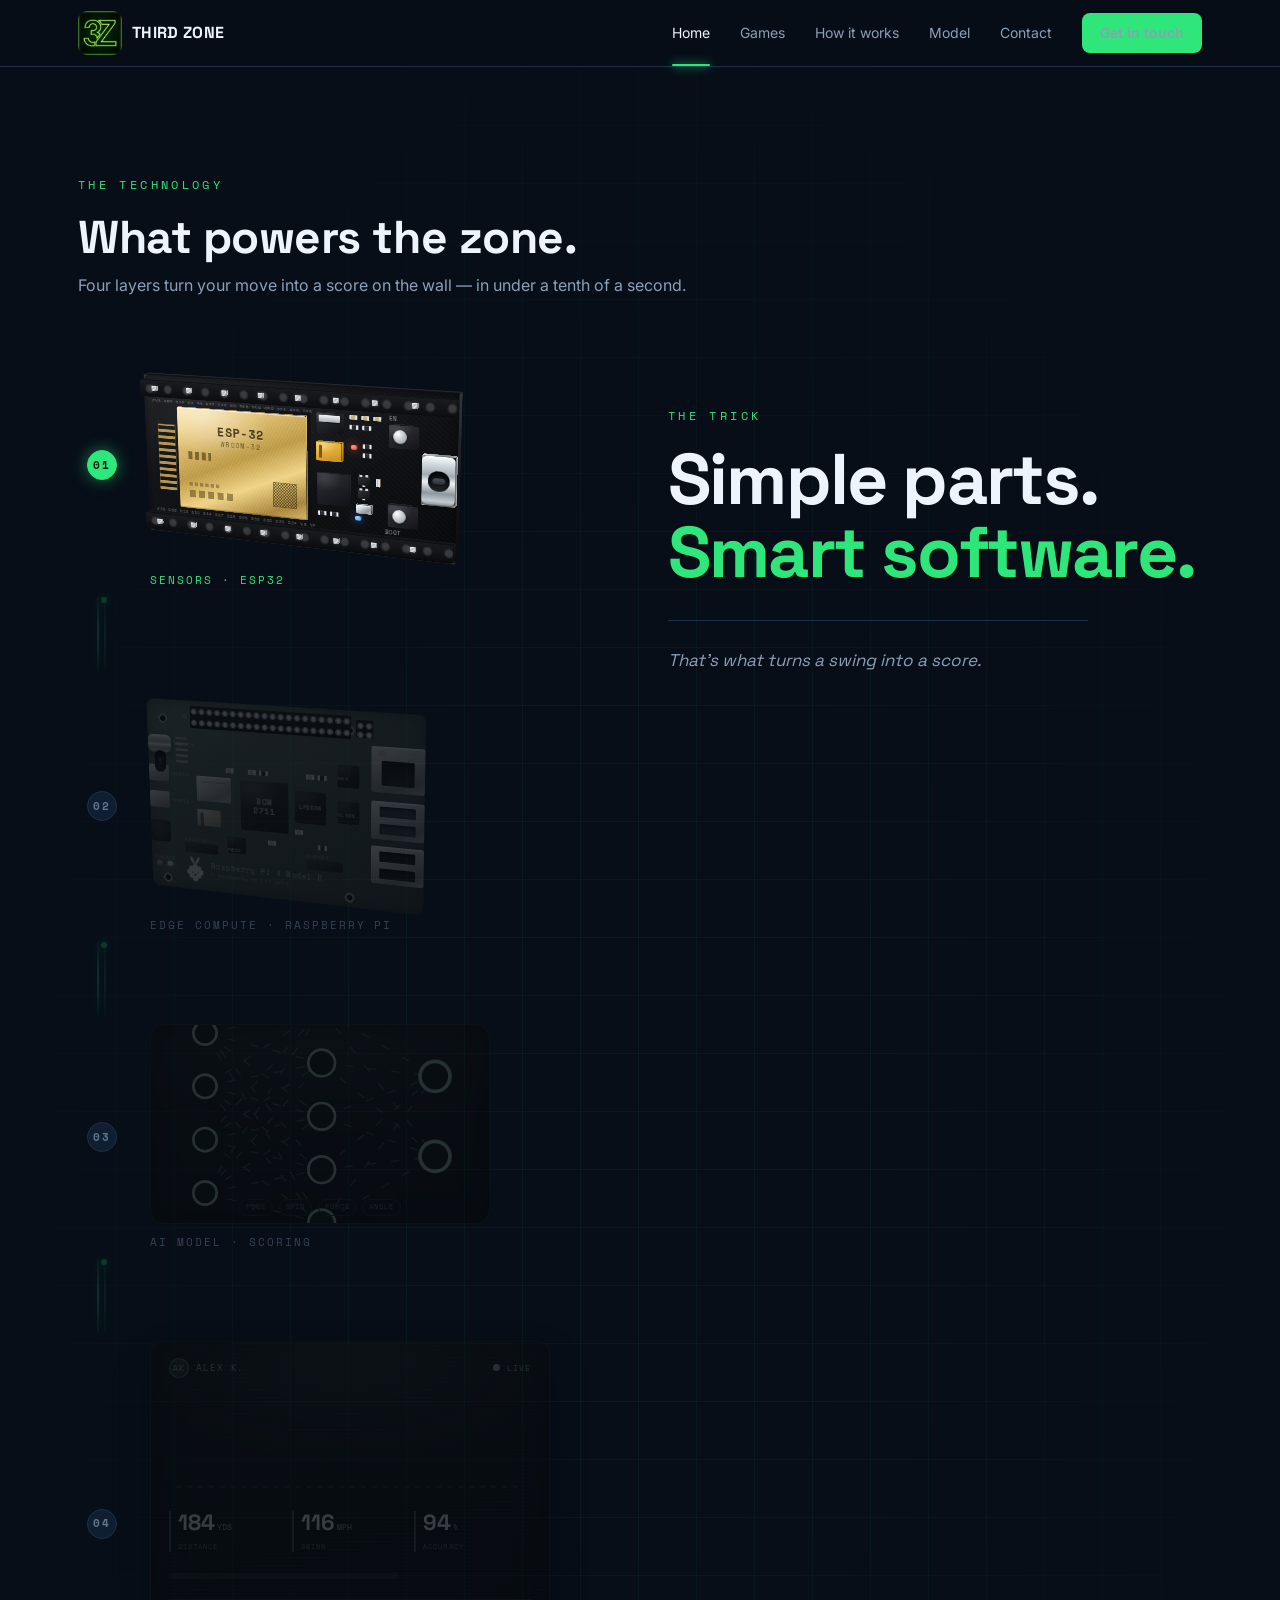
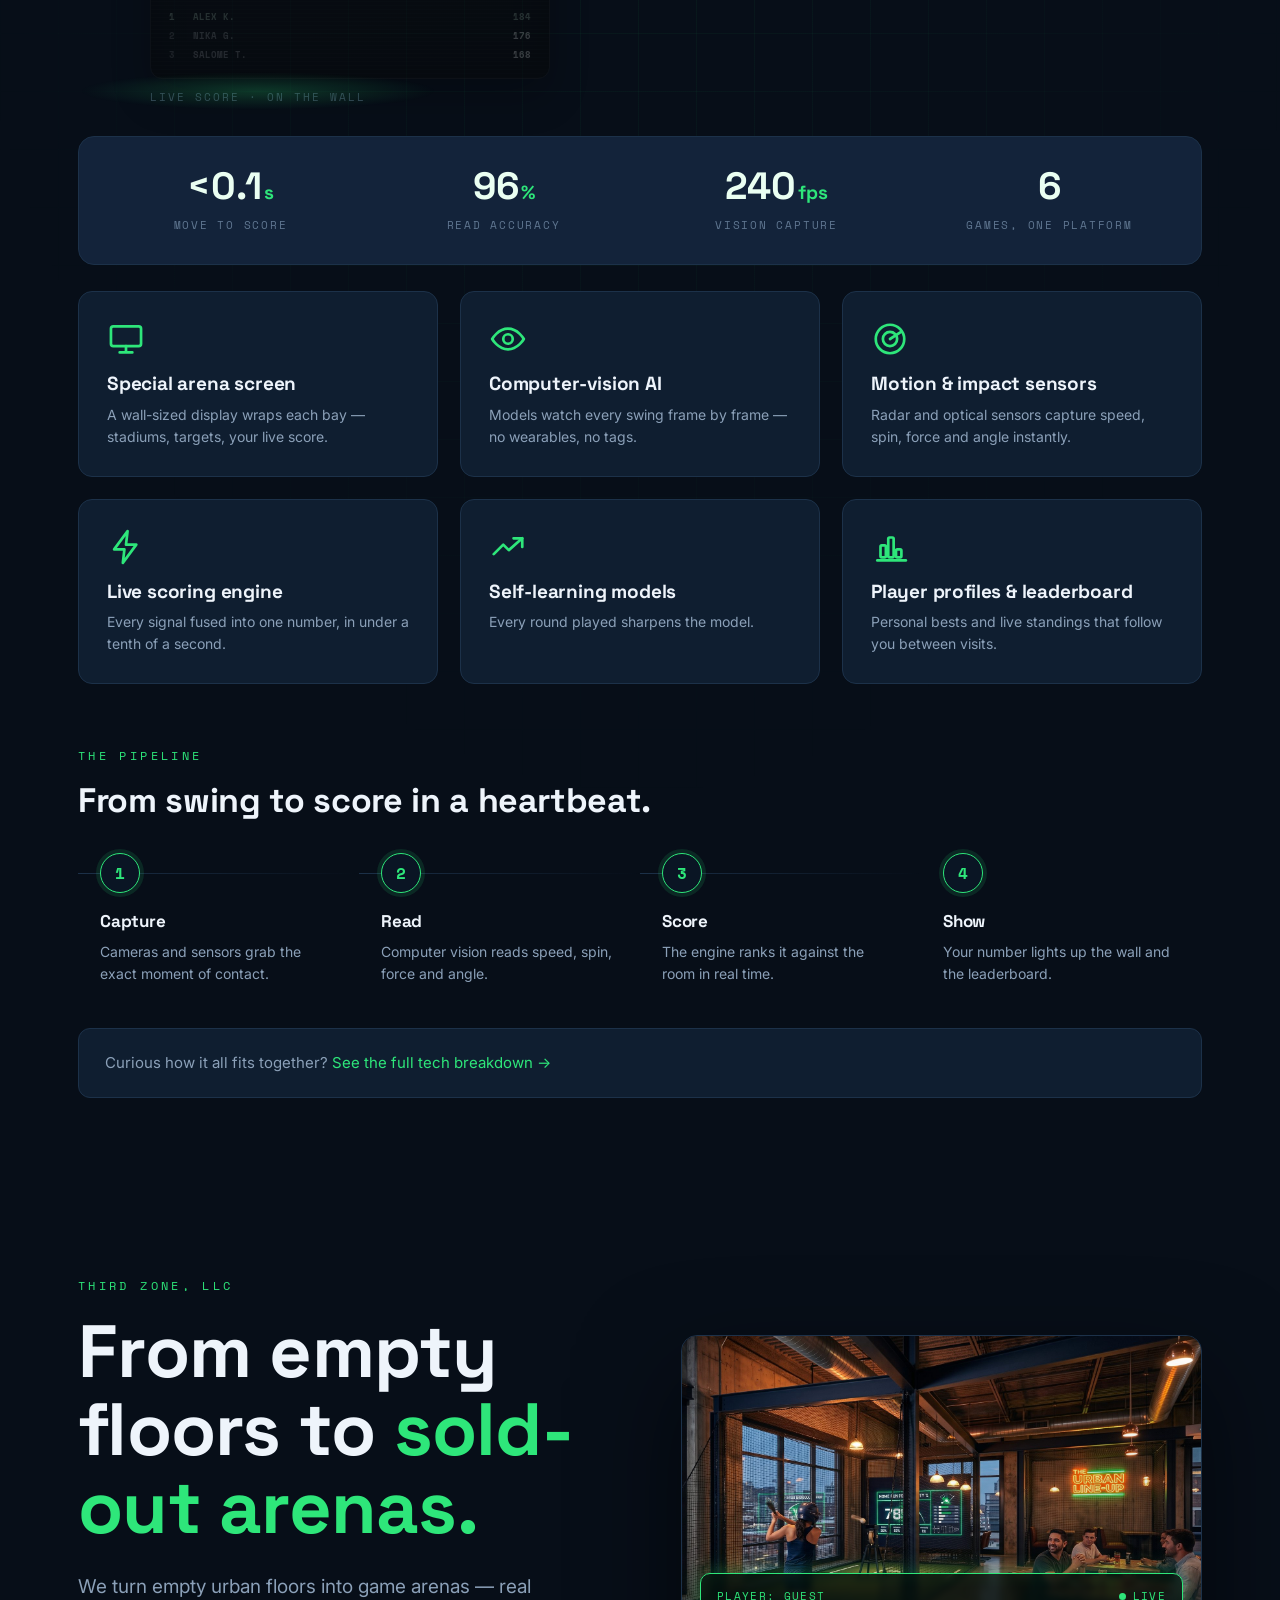
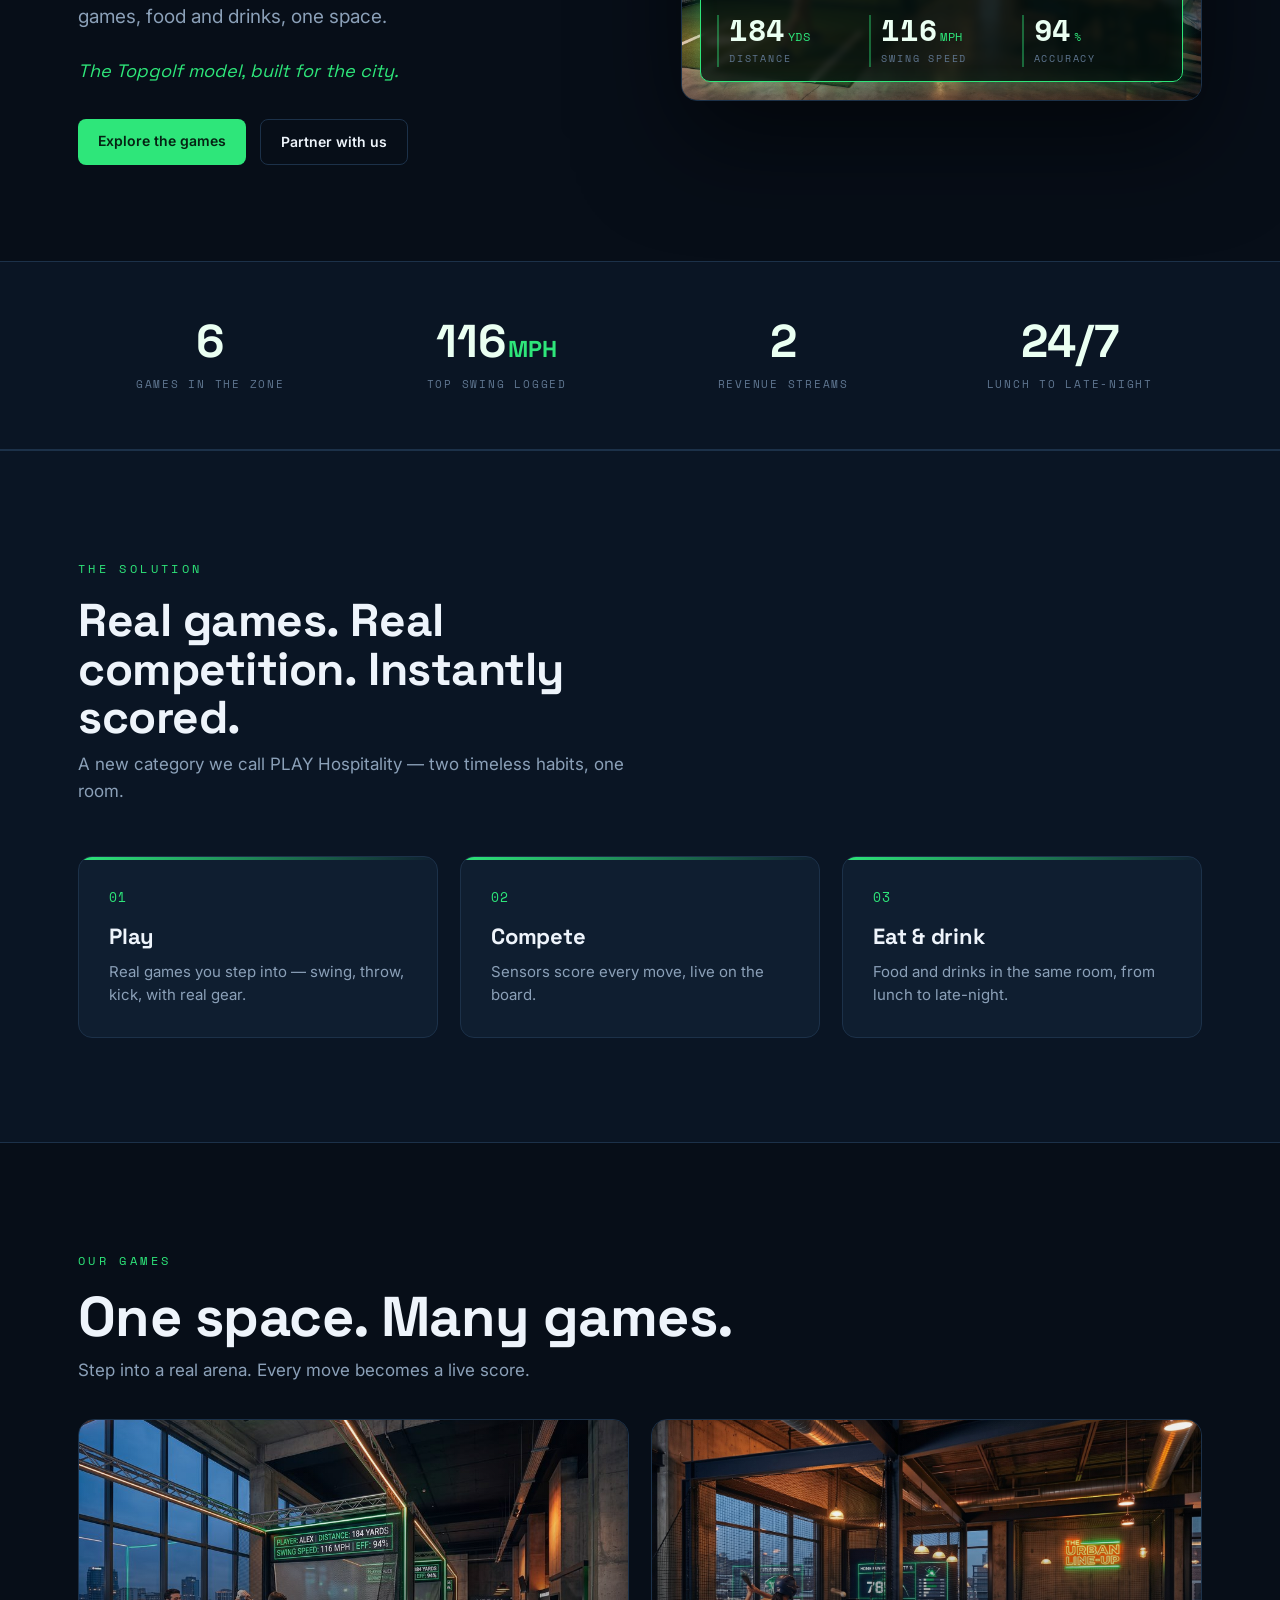
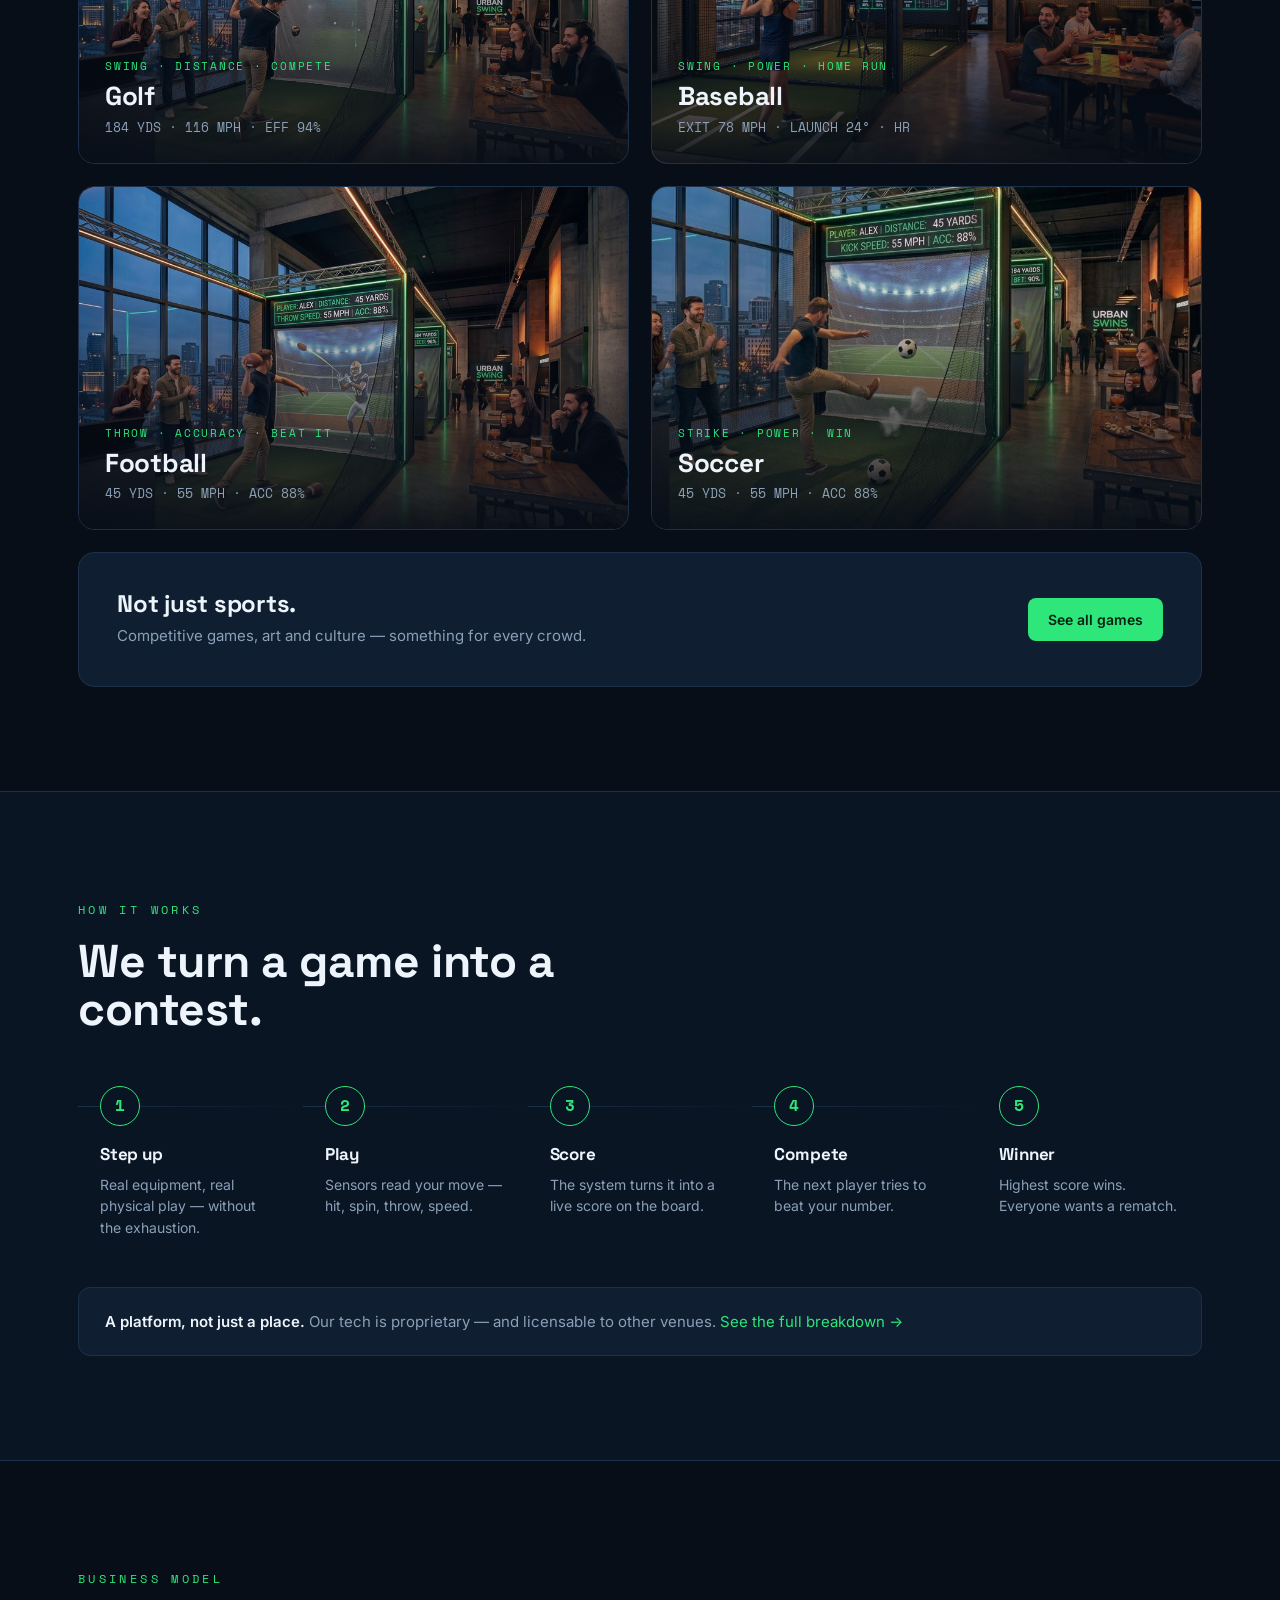
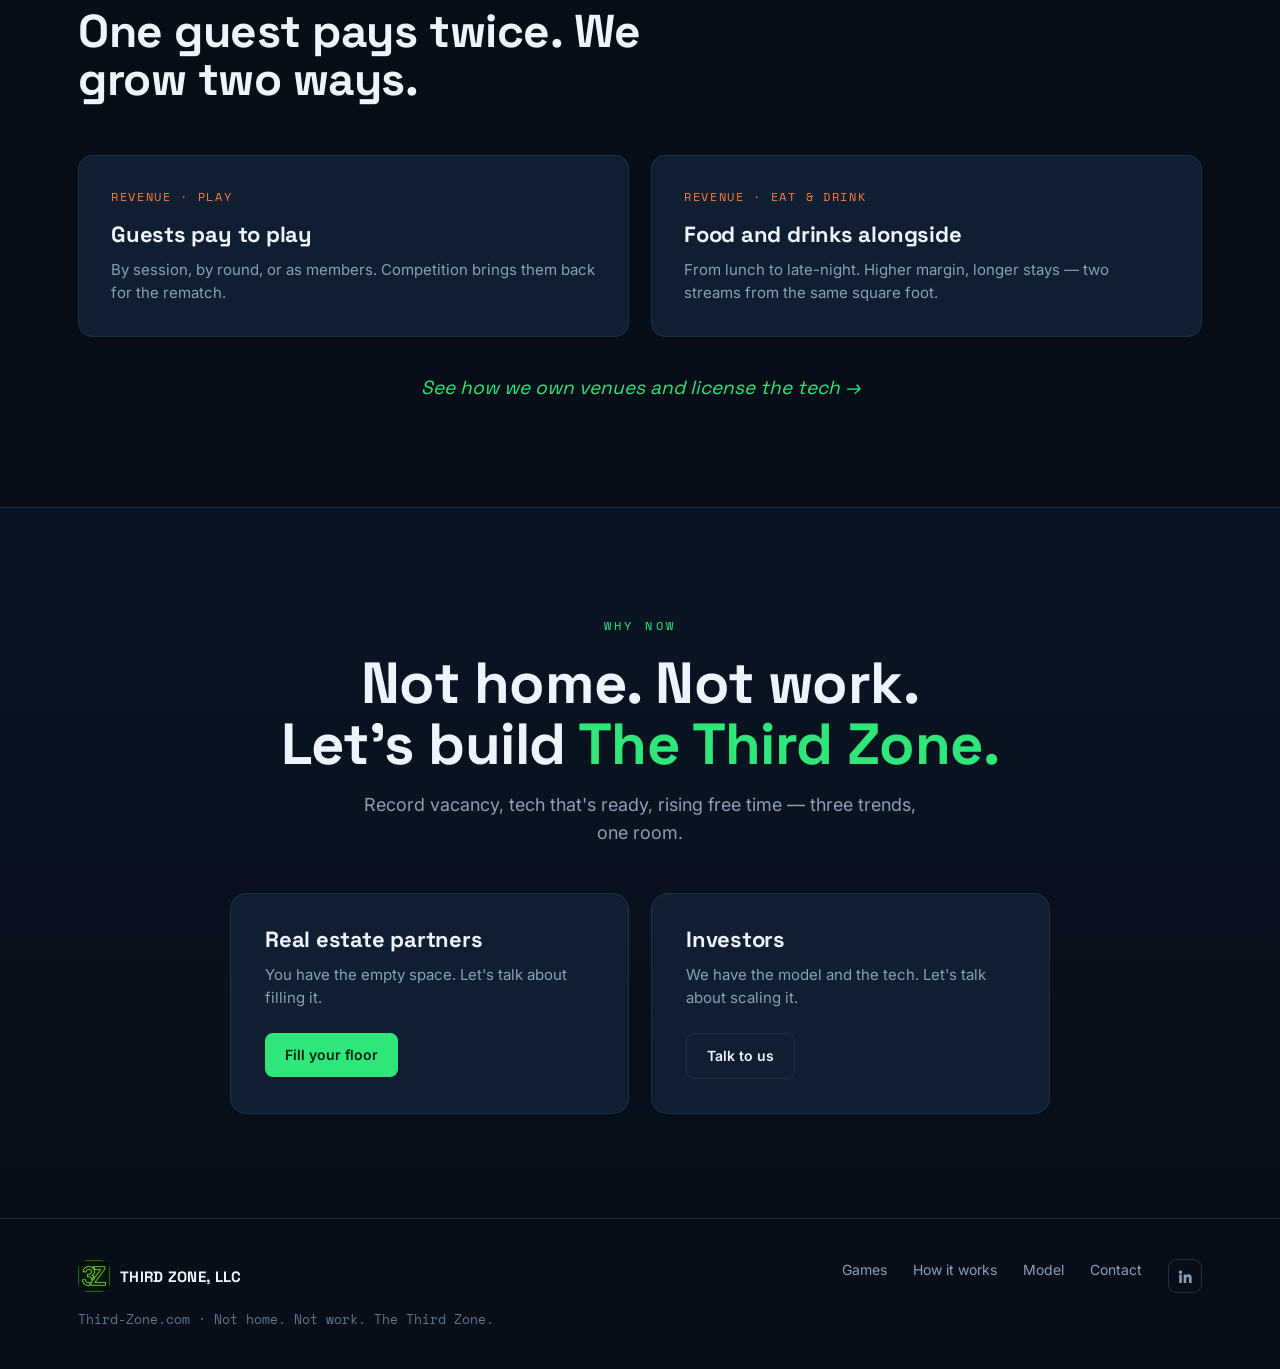
==== commit 26c8c791: "Add files via upload" ====
--- a/index.html
+++ b/index.html
@@ -9,7 +9,6 @@
 <meta property="og:site_name" content="Third Zone">
 <meta property="og:title" content="Third Zone — From empty floors to sold-out arenas">
 <meta property="og:description" content="Third Zone turns empty urban floors into game arenas — real, physical games scored live by computer vision and sensors, plus food and drinks in one space.">
-<meta property="og:url" content="https://third-zone.com/index.html">
 <meta property="og:image" content="https://third-zone.com/assets/hero.jpg">
 <meta name="twitter:card" content="summary_large_image">
 <meta name="twitter:title" content="Third Zone — From empty floors to sold-out arenas">
@@ -54,7 +53,225 @@
   <div class="wrap">
     <span class="eyebrow">The technology</span>
     <h2 style="font-size:clamp(30px,4vw,46px);margin-bottom:12px">What powers the zone.</h2>
-    <p class="lead" style="color:var(--muted);margin-bottom:34px;max-width:640px">Every bay runs on the same stack — a wall-sized screen, computer-vision AI, and sensors that read your real move and score it live, in under a tenth of a second. It's the same platform behind every game, and it gets sharper with each one played.</p>
+    <p class="lead" style="color:var(--muted);margin-bottom:34px;max-width:640px">Four layers turn your move into a score on the wall — in under a tenth of a second.</p>
+
+
+    <div class="tech-split">
+      <div class="board3d reveal" id="board3d">
+        <div class="rig" id="boardStage">
+        <div class="rig-slot stage " data-stage="01" style="--s:.72">
+          <span class="stage-n">01</span>
+          <div class="board-spin">
+            <div class="pcb esp" style="--bw:440px;--bh:220px;--bt:16px">
+              <div class="pcb-face pcb-front"></div>
+              <div class="pcb-face pcb-back"></div>
+              <div class="pcb-edge e-left"></div>
+              <div class="pcb-edge e-right"></div>
+              <div class="pcb-edge e-top"></div>
+              <div class="pcb-edge e-bottom"></div>
+              <div class="side side-front">
+              <div class="part hdr" style="--x:0px;--y:6px;--z:8px;--w:440px;--h:22px;--d:10px"><div class="p-top"></div><div class="p-wall p-n"></div><div class="p-wall p-s"></div><div class="p-wall p-w"></div><div class="p-wall p-e"></div></div>
+              <div class="part hdr" style="--x:0px;--y:192px;--z:8px;--w:440px;--h:22px;--d:10px"><div class="p-top"></div><div class="p-wall p-n"></div><div class="p-wall p-s"></div><div class="p-wall p-w"></div><div class="p-wall p-e"></div></div>
+              <div aria-hidden="true" class="silk pinrow pinrow-t">3V3 GND D15 D2 D4 RX2 TX2 D5 D18 D19 GND D21 RX0 TX0</div>
+              <div aria-hidden="true" class="silk pinrow pinrow-b">VIN GND D13 D12 D14 D27 D26 D25 D33 D32 D35 D34 VN VP</div>
+              <div class="part pintip" style="--x:20px;--y:12px;--z:18px;--w:7px;--h:7px;--d:4.5px"><div class="p-top"></div><div class="p-wall p-s"></div><div class="p-wall p-e"></div></div>
+              <div class="part pintip" style="--x:20px;--y:198px;--z:18px;--w:7px;--h:7px;--d:4.5px"><div class="p-top"></div><div class="p-wall p-s"></div><div class="p-wall p-e"></div></div>
+              <div class="part pintip" style="--x:72px;--y:12px;--z:18px;--w:7px;--h:7px;--d:4.5px"><div class="p-top"></div><div class="p-wall p-s"></div><div class="p-wall p-e"></div></div>
+              <div class="part pintip" style="--x:72px;--y:198px;--z:18px;--w:7px;--h:7px;--d:4.5px"><div class="p-top"></div><div class="p-wall p-s"></div><div class="p-wall p-e"></div></div>
+              <div class="part pintip" style="--x:124px;--y:12px;--z:18px;--w:7px;--h:7px;--d:4.5px"><div class="p-top"></div><div class="p-wall p-s"></div><div class="p-wall p-e"></div></div>
+              <div class="part pintip" style="--x:124px;--y:198px;--z:18px;--w:7px;--h:7px;--d:4.5px"><div class="p-top"></div><div class="p-wall p-s"></div><div class="p-wall p-e"></div></div>
+              <div class="part pintip" style="--x:176px;--y:12px;--z:18px;--w:7px;--h:7px;--d:4.5px"><div class="p-top"></div><div class="p-wall p-s"></div><div class="p-wall p-e"></div></div>
+              <div class="part pintip" style="--x:176px;--y:198px;--z:18px;--w:7px;--h:7px;--d:4.5px"><div class="p-top"></div><div class="p-wall p-s"></div><div class="p-wall p-e"></div></div>
+              <div class="part pintip" style="--x:228px;--y:12px;--z:18px;--w:7px;--h:7px;--d:4.5px"><div class="p-top"></div><div class="p-wall p-s"></div><div class="p-wall p-e"></div></div>
+              <div class="part pintip" style="--x:228px;--y:198px;--z:18px;--w:7px;--h:7px;--d:4.5px"><div class="p-top"></div><div class="p-wall p-s"></div><div class="p-wall p-e"></div></div>
+              <div class="part pintip" style="--x:280px;--y:12px;--z:18px;--w:7px;--h:7px;--d:4.5px"><div class="p-top"></div><div class="p-wall p-s"></div><div class="p-wall p-e"></div></div>
+              <div class="part pintip" style="--x:280px;--y:198px;--z:18px;--w:7px;--h:7px;--d:4.5px"><div class="p-top"></div><div class="p-wall p-s"></div><div class="p-wall p-e"></div></div>
+              <div class="part pintip" style="--x:332px;--y:12px;--z:18px;--w:7px;--h:7px;--d:4.5px"><div class="p-top"></div><div class="p-wall p-s"></div><div class="p-wall p-e"></div></div>
+              <div class="part pintip" style="--x:332px;--y:198px;--z:18px;--w:7px;--h:7px;--d:4.5px"><div class="p-top"></div><div class="p-wall p-s"></div><div class="p-wall p-e"></div></div>
+              <div class="part pintip" style="--x:384px;--y:12px;--z:18px;--w:7px;--h:7px;--d:4.5px"><div class="p-top"></div><div class="p-wall p-s"></div><div class="p-wall p-e"></div></div>
+              <div class="part pintip" style="--x:384px;--y:198px;--z:18px;--w:7px;--h:7px;--d:4.5px"><div class="p-top"></div><div class="p-wall p-s"></div><div class="p-wall p-e"></div></div>
+              <div class="part mod" style="--x:14px;--y:36px;--z:8px;--w:230px;--h:148px;--d:2.6px"><div class="p-top"></div><div class="p-wall p-n"></div><div class="p-wall p-s"></div><div class="p-wall p-w"></div><div class="p-wall p-e"></div></div>
+              <div class="part shield" style="--x:53px;--y:40px;--z:10.6px;--w:187px;--h:140px;--d:4.4px"><div class="p-top"><span aria-hidden="true" class="mod-name">ESP-32</span><span aria-hidden="true" class="mod-sub">WROOM-32</span><span class="mod-wifi"></span><span class="mod-cert"></span><span class="mod-qr"></span><span class="mod-lot"></span></div><div class="p-wall p-n"></div><div class="p-wall p-s"></div><div class="p-wall p-w"></div><div class="p-wall p-e"></div></div>
+              <div class="part ant" style="--x:21px;--y:66px;--z:10.6px;--w:26px;--h:92px;--d:1.0px"><div class="p-top"></div><div class="p-wall p-n"></div><div class="p-wall p-s"></div><div class="p-wall p-w"></div><div class="p-wall p-e"></div></div>
+              <div class="part reg" style="--x:254px;--y:34px;--z:8px;--w:35px;--h:27px;--d:5.6px"><div class="p-top"><i class="tab"></i></div><div class="p-wall p-n"></div><div class="p-wall p-s"></div><div class="p-wall p-w"></div><div class="p-wall p-e"></div></div>
+              <div class="part cer" style="--x:298px;--y:35px;--z:8px;--w:11px;--h:6px;--d:3.2px"><div class="p-top"></div><div class="p-wall p-s"></div><div class="p-wall p-e"></div></div>
+              <div class="part cer" style="--x:314px;--y:35px;--z:8px;--w:11px;--h:6px;--d:3.2px"><div class="p-top"></div><div class="p-wall p-s"></div><div class="p-wall p-e"></div></div>
+              <div class="part cer" style="--x:330px;--y:35px;--z:8px;--w:11px;--h:6px;--d:3.2px"><div class="p-top"></div><div class="p-wall p-s"></div><div class="p-wall p-e"></div></div>
+              <div class="part res" style="--x:298px;--y:48px;--z:8px;--w:12px;--h:6px;--d:2.6px"><div class="p-top"></div><div class="p-wall p-s"></div><div class="p-wall p-e"></div></div>
+              <div class="part res" style="--x:315px;--y:48px;--z:8px;--w:12px;--h:6px;--d:2.6px"><div class="p-top"></div><div class="p-wall p-s"></div><div class="p-wall p-e"></div></div>
+              <div class="part tant" style="--x:254px;--y:72px;--z:8px;--w:35px;--h:25px;--d:7.6px"><div class="p-top"></div><div class="p-wall p-n"></div><div class="p-wall p-s"></div><div class="p-wall p-w"></div><div class="p-wall p-e"></div></div>
+              <div class="part led red" style="--x:300px;--y:74px;--z:8px;--w:8px;--h:6px;--d:3.0px"><div class="p-top"></div><div class="p-wall p-s"></div><div class="p-wall p-e"></div></div>
+              <div class="part res" style="--x:316px;--y:72px;--z:8px;--w:12px;--h:6px;--d:2.6px"><div class="p-top"></div><div class="p-wall p-s"></div><div class="p-wall p-e"></div></div>
+              <div class="part res" style="--x:316px;--y:84px;--z:8px;--w:12px;--h:6px;--d:2.6px"><div class="p-top"></div><div class="p-wall p-s"></div><div class="p-wall p-e"></div></div>
+              <div class="part ic" style="--x:254px;--y:114px;--z:8px;--w:45px;--h:43px;--d:4.2px"><div class="p-top"></div><div class="p-wall p-n"></div><div class="p-wall p-s"></div><div class="p-wall p-w"></div><div class="p-wall p-e"></div></div>
+              <div class="part sot" style="--x:310px;--y:114px;--z:8px;--w:15px;--h:12px;--d:3.6px"><div class="p-top"><i class="lg l1"></i><i class="lg l2"></i><i class="lg l3"></i></div><div class="p-wall p-s"></div><div class="p-wall p-e"></div></div>
+              <div class="part sot" style="--x:310px;--y:132px;--z:8px;--w:15px;--h:12px;--d:3.6px"><div class="p-top"><i class="lg l1"></i><i class="lg l2"></i><i class="lg l3"></i></div><div class="p-wall p-s"></div><div class="p-wall p-e"></div></div>
+              <div class="part xtal" style="--x:308px;--y:152px;--z:8px;--w:21px;--h:12px;--d:4.8px"><div class="p-top"></div><div class="p-wall p-n"></div><div class="p-wall p-s"></div><div class="p-wall p-w"></div><div class="p-wall p-e"></div></div>
+              <div class="part cer" style="--x:334px;--y:116px;--z:8px;--w:6px;--h:11px;--d:3.2px"><div class="p-top"></div><div class="p-wall p-s"></div><div class="p-wall p-e"></div></div>
+              <div class="part res" style="--x:254px;--y:166px;--z:8px;--w:12px;--h:6px;--d:2.6px"><div class="p-top"></div><div class="p-wall p-s"></div><div class="p-wall p-e"></div></div>
+              <div class="part res" style="--x:271px;--y:166px;--z:8px;--w:12px;--h:6px;--d:2.6px"><div class="p-top"></div><div class="p-wall p-s"></div><div class="p-wall p-e"></div></div>
+              <div class="part led blue" style="--x:306px;--y:168px;--z:8px;--w:8px;--h:6px;--d:3.0px"><div class="p-top"></div><div class="p-wall p-s"></div><div class="p-wall p-e"></div></div>
+              <div class="part btn" style="--x:352px;--y:43px;--z:8px;--w:30px;--h:30px;--d:7.6px"><div class="p-top"><i></i></div><div class="p-wall p-n"></div><div class="p-wall p-s"></div><div class="p-wall p-w"></div><div class="p-wall p-e"></div></div>
+              <div class="part btn" style="--x:352px;--y:147px;--z:8px;--w:30px;--h:30px;--d:7.6px"><div class="p-top"><i></i></div><div class="p-wall p-n"></div><div class="p-wall p-s"></div><div class="p-wall p-w"></div><div class="p-wall p-e"></div></div>
+              <div class="part usbc" style="--x:397px;--y:78px;--z:8px;--w:43px;--h:64px;--d:11px"><div class="p-top"></div><div class="p-wall p-n"></div><div class="p-wall p-s"></div><div class="p-wall p-w"></div><div class="p-wall p-e"></div></div>
+              <div aria-hidden="true" class="silk silk-en">EN</div>
+              <div aria-hidden="true" class="silk silk-io">BOOT</div>
+              </div>
+              <div class="side side-back">
+              <div class="part solder" style="--x:0px;--y:6px;--z:8px;--w:440px;--h:22px;--d:3.0px"><div class="p-top"></div><div class="p-wall p-n"></div><div class="p-wall p-s"></div><div class="p-wall p-w"></div><div class="p-wall p-e"></div></div>
+              <div class="part solder" style="--x:0px;--y:192px;--z:8px;--w:440px;--h:22px;--d:3.0px"><div class="p-top"></div><div class="p-wall p-n"></div><div class="p-wall p-s"></div><div class="p-wall p-w"></div><div class="p-wall p-e"></div></div>
+              <div class="part pinpost" style="--x:20px;--y:14px;--z:11px;--w:7px;--h:7px;--d:17px"><div class="p-top"></div><div class="p-wall p-s"></div><div class="p-wall p-e"></div></div>
+              <div class="part pinpost" style="--x:20px;--y:200px;--z:11px;--w:7px;--h:7px;--d:17px"><div class="p-top"></div><div class="p-wall p-s"></div><div class="p-wall p-e"></div></div>
+              <div class="part pinpost" style="--x:124px;--y:14px;--z:11px;--w:7px;--h:7px;--d:17px"><div class="p-top"></div><div class="p-wall p-s"></div><div class="p-wall p-e"></div></div>
+              <div class="part pinpost" style="--x:124px;--y:200px;--z:11px;--w:7px;--h:7px;--d:17px"><div class="p-top"></div><div class="p-wall p-s"></div><div class="p-wall p-e"></div></div>
+              <div class="part pinpost" style="--x:228px;--y:14px;--z:11px;--w:7px;--h:7px;--d:17px"><div class="p-top"></div><div class="p-wall p-s"></div><div class="p-wall p-e"></div></div>
+              <div class="part pinpost" style="--x:228px;--y:200px;--z:11px;--w:7px;--h:7px;--d:17px"><div class="p-top"></div><div class="p-wall p-s"></div><div class="p-wall p-e"></div></div>
+              <div class="part pinpost" style="--x:332px;--y:14px;--z:11px;--w:7px;--h:7px;--d:17px"><div class="p-top"></div><div class="p-wall p-s"></div><div class="p-wall p-e"></div></div>
+              <div class="part pinpost" style="--x:332px;--y:200px;--z:11px;--w:7px;--h:7px;--d:17px"><div class="p-top"></div><div class="p-wall p-s"></div><div class="p-wall p-e"></div></div>
+              <div class="part padblk" style="--x:120px;--y:66px;--z:8px;--w:120px;--h:84px;--d:0.6px"><div class="p-top"></div><div class="p-wall p-n"></div><div class="p-wall p-s"></div><div class="p-wall p-w"></div><div class="p-wall p-e"></div></div>
+              <div class="part res" style="--x:152px;--y:78px;--z:8px;--w:12px;--h:6px;--d:2.6px"><div class="p-top"></div><div class="p-wall p-s"></div><div class="p-wall p-e"></div></div>
+              <div class="part cer" style="--x:194px;--y:96px;--z:8px;--w:6px;--h:11px;--d:3.2px"><div class="p-top"></div><div class="p-wall p-s"></div><div class="p-wall p-e"></div></div>
+              <div aria-hidden="true" class="silk silk-b1">ESP32-DevKitC V4</div>
+              </div>
+            </div>
+          </div>
+          <div class="rig-label">SENSORS &middot; ESP32</div>
+        </div>
+        <div class="cable" data-cable="1"><span class="wire"></span><span class="wire w2"></span><i class="pulse"></i><i class="pulse d2"></i><i class="pulse d3"></i></div>
+        <div class="rig-slot stage " data-stage="02" style="--s:.84">
+          <span class="stage-n">02</span>
+          <div class="board-spin">
+            <div class="pcb rpi" style="--bw:340px;--bh:228px;--bt:14px">
+              <div class="pcb-face pcb-front"></div>
+              <div class="pcb-face pcb-back"></div>
+              <div class="pcb-edge e-left"></div>
+              <div class="pcb-edge e-right"></div>
+              <div class="pcb-edge e-top"></div>
+              <div class="pcb-edge e-bottom"></div>
+              <div class="side side-front">
+              <div class="part gpio-rail" style="--x:56px;--y:6px;--z:7px;--w:198px;--h:26px;--d:11px"><div class="p-top"></div><div class="p-wall p-n"></div><div class="p-wall p-s"></div><div class="p-wall p-w"></div><div class="p-wall p-e"></div></div>
+              <div aria-hidden="true" class="silk rpi-j8">J8</div>
+              <div class="part usbc" style="--x:0px;--y:42px;--z:7px;--w:30px;--h:22px;--d:8px"><div class="p-top"></div><div class="p-wall p-n"></div><div class="p-wall p-s"></div><div class="p-wall p-w"></div><div class="p-wall p-e"></div></div>
+              <div class="part hdmi" style="--x:0px;--y:78px;--z:7px;--w:26px;--h:20px;--d:7px"><div class="p-top"></div><div class="p-wall p-n"></div><div class="p-wall p-s"></div><div class="p-wall p-w"></div><div class="p-wall p-e"></div></div>
+              <div class="part hdmi" style="--x:0px;--y:110px;--z:7px;--w:26px;--h:20px;--d:7px"><div class="p-top"></div><div class="p-wall p-n"></div><div class="p-wall p-s"></div><div class="p-wall p-w"></div><div class="p-wall p-e"></div></div>
+              <div class="part jack" style="--x:0px;--y:146px;--z:7px;--w:26px;--h:26px;--d:10px"><div class="p-top"></div><div class="p-wall p-n"></div><div class="p-wall p-s"></div><div class="p-wall p-w"></div><div class="p-wall p-e"></div></div>
+              <div aria-hidden="true" class="silk rpi-lbl l1">PWR IN</div>
+              <div aria-hidden="true" class="silk rpi-lbl l2">HDMI0</div>
+              <div aria-hidden="true" class="silk rpi-lbl l3">HDMI1</div>
+              <div class="part rj45" style="--x:278px;--y:38px;--z:7px;--w:62px;--h:52px;--d:15px"><div class="p-top"><i class="rj-led a"></i><i class="rj-led b"></i><i class="rj-slot"></i></div><div class="p-wall p-n"></div><div class="p-wall p-s"></div><div class="p-wall p-w"></div><div class="p-wall p-e"></div></div>
+              <div class="part usba" style="--x:278px;--y:100px;--z:7px;--w:62px;--h:44px;--d:14px"><div class="p-top"><i class="ua u1 blue"></i><i class="ua u2 blue"></i></div><div class="p-wall p-n"></div><div class="p-wall p-s"></div><div class="p-wall p-w"></div><div class="p-wall p-e"></div></div>
+              <div class="part usba" style="--x:278px;--y:152px;--z:7px;--w:62px;--h:44px;--d:14px"><div class="p-top"><i class="ua u1"></i><i class="ua u2"></i></div><div class="p-wall p-n"></div><div class="p-wall p-s"></div><div class="p-wall p-w"></div><div class="p-wall p-e"></div></div>
+              <div class="part soc" style="--x:118px;--y:88px;--z:7px;--w:60px;--h:60px;--d:4.4px"><div class="p-top"><span aria-hidden="true" class="soc-l">BCM<br>2711</span></div><div class="p-wall p-n"></div><div class="p-wall p-s"></div><div class="p-wall p-w"></div><div class="p-wall p-e"></div></div>
+              <div class="part soclid" style="--x:126px;--y:96px;--z:7px;--w:44px;--h:44px;--d:2.2px"><div class="p-top"></div><div class="p-wall p-n"></div><div class="p-wall p-s"></div><div class="p-wall p-w"></div><div class="p-wall p-e"></div></div>
+              <div class="part ram" style="--x:186px;--y:96px;--z:7px;--w:38px;--h:38px;--d:3.4px"><div class="p-top"><span aria-hidden="true" class="soc-l sm">LPDDR4</span></div><div class="p-wall p-n"></div><div class="p-wall p-s"></div><div class="p-wall p-w"></div><div class="p-wall p-e"></div></div>
+              <div class="part can" style="--x:62px;--y:88px;--z:7px;--w:44px;--h:30px;--d:4.6px"><div class="p-top"><i class="can-t"></i></div><div class="p-wall p-n"></div><div class="p-wall p-s"></div><div class="p-wall p-w"></div><div class="p-wall p-e"></div></div>
+              <div class="part ant" style="--x:36px;--y:44px;--z:7px;--w:16px;--h:30px;--d:0.8px"><div class="p-top"></div><div class="p-wall p-n"></div><div class="p-wall p-s"></div><div class="p-wall p-w"></div><div class="p-wall p-e"></div></div>
+              <div class="part ic" style="--x:238px;--y:104px;--z:7px;--w:26px;--h:26px;--d:3.0px"><div class="p-top"><span aria-hidden="true" class="soc-l xs">VL805</span></div><div class="p-wall p-n"></div><div class="p-wall p-s"></div><div class="p-wall p-w"></div><div class="p-wall p-e"></div></div>
+              <div class="part ic" style="--x:238px;--y:62px;--z:7px;--w:26px;--h:26px;--d:3.0px"><div class="p-top"><span aria-hidden="true" class="soc-l xs">PHY</span></div><div class="p-wall p-n"></div><div class="p-wall p-s"></div><div class="p-wall p-w"></div><div class="p-wall p-e"></div></div>
+              <div class="part ic" style="--x:100px;--y:158px;--z:7px;--w:24px;--h:20px;--d:3.0px"><div class="p-top"><span aria-hidden="true" class="soc-l xs">PMIC</span></div><div class="p-wall p-n"></div><div class="p-wall p-s"></div><div class="p-wall p-w"></div><div class="p-wall p-e"></div></div>
+              <div class="part fpc" style="--x:44px;--y:170px;--z:7px;--w:44px;--h:12px;--d:4.5px"><div class="p-top"></div><div class="p-wall p-n"></div><div class="p-wall p-s"></div><div class="p-wall p-w"></div><div class="p-wall p-e"></div></div>
+              <div class="part fpc" style="--x:200px;--y:176px;--z:7px;--w:44px;--h:12px;--d:4.5px"><div class="p-top"></div><div class="p-wall p-n"></div><div class="p-wall p-s"></div><div class="p-wall p-w"></div><div class="p-wall p-e"></div></div>
+              <div aria-hidden="true" class="silk rpi-lbl f1">DISPLAY</div>
+              <div aria-hidden="true" class="silk rpi-lbl f2">CAMERA</div>
+              <div class="part gpio-rail poe" style="--x:260px;--y:10px;--z:7px;--w:20px;--h:20px;--d:9px"><div class="p-top"></div><div class="p-wall p-n"></div><div class="p-wall p-s"></div><div class="p-wall p-w"></div><div class="p-wall p-e"></div></div>
+              <div class="part mhole" style="--x:14px;--y:16px;--z:7px;--w:13px;--h:13px;--d:0.6px"><div class="p-top"></div><div class="p-wall p-n"></div><div class="p-wall p-s"></div><div class="p-wall p-w"></div><div class="p-wall p-e"></div></div>
+              <div class="part mhole" style="--x:246px;--y:16px;--z:7px;--w:13px;--h:13px;--d:0.6px"><div class="p-top"></div><div class="p-wall p-n"></div><div class="p-wall p-s"></div><div class="p-wall p-w"></div><div class="p-wall p-e"></div></div>
+              <div class="part mhole" style="--x:14px;--y:210px;--z:7px;--w:13px;--h:13px;--d:0.6px"><div class="p-top"></div><div class="p-wall p-n"></div><div class="p-wall p-s"></div><div class="p-wall p-w"></div><div class="p-wall p-e"></div></div>
+              <div class="part mhole" style="--x:246px;--y:210px;--z:7px;--w:13px;--h:13px;--d:0.6px"><div class="p-top"></div><div class="p-wall p-n"></div><div class="p-wall p-s"></div><div class="p-wall p-w"></div><div class="p-wall p-e"></div></div>
+              <div class="part cer" style="--x:100px;--y:76px;--z:7px;--w:10px;--h:6px;--d:3.0px"><div class="p-top"></div><div class="p-wall p-n"></div><div class="p-wall p-s"></div><div class="p-wall p-w"></div><div class="p-wall p-e"></div></div>
+              <div class="part cer" style="--x:128px;--y:76px;--z:7px;--w:10px;--h:6px;--d:3.0px"><div class="p-top"></div><div class="p-wall p-n"></div><div class="p-wall p-s"></div><div class="p-wall p-w"></div><div class="p-wall p-e"></div></div>
+              <div class="part cer" style="--x:200px;--y:76px;--z:7px;--w:10px;--h:6px;--d:3.0px"><div class="p-top"></div><div class="p-wall p-n"></div><div class="p-wall p-s"></div><div class="p-wall p-w"></div><div class="p-wall p-e"></div></div>
+              <div class="part cer" style="--x:186px;--y:142px;--z:7px;--w:10px;--h:6px;--d:3.0px"><div class="p-top"></div><div class="p-wall p-n"></div><div class="p-wall p-s"></div><div class="p-wall p-w"></div><div class="p-wall p-e"></div></div>
+              <div class="part cer" style="--x:152px;--y:158px;--z:7px;--w:10px;--h:6px;--d:3.0px"><div class="p-top"></div><div class="p-wall p-n"></div><div class="p-wall p-s"></div><div class="p-wall p-w"></div><div class="p-wall p-e"></div></div>
+              <div class="part res" style="--x:142px;--y:76px;--z:7px;--w:11px;--h:6px;--d:2.6px"><div class="p-top"></div><div class="p-wall p-n"></div><div class="p-wall p-s"></div><div class="p-wall p-w"></div><div class="p-wall p-e"></div></div>
+              <div class="part res" style="--x:214px;--y:76px;--z:7px;--w:11px;--h:6px;--d:2.6px"><div class="p-top"></div><div class="p-wall p-n"></div><div class="p-wall p-s"></div><div class="p-wall p-w"></div><div class="p-wall p-e"></div></div>
+              <div class="part res" style="--x:214px;--y:158px;--z:7px;--w:11px;--h:6px;--d:2.6px"><div class="p-top"></div><div class="p-wall p-n"></div><div class="p-wall p-s"></div><div class="p-wall p-w"></div><div class="p-wall p-e"></div></div>
+              <div class="part tant" style="--x:62px;--y:128px;--z:7px;--w:30px;--h:20px;--d:6.5px"><div class="p-top"></div><div class="p-wall p-n"></div><div class="p-wall p-s"></div><div class="p-wall p-w"></div><div class="p-wall p-e"></div></div>
+              <div class="part led red" style="--x:6px;--y:196px;--z:7px;--w:8px;--h:6px;--d:3.0px"><div class="p-top"></div><div class="p-wall p-n"></div><div class="p-wall p-s"></div><div class="p-wall p-w"></div><div class="p-wall p-e"></div></div>
+              <div class="part led green" style="--x:20px;--y:196px;--z:7px;--w:8px;--h:6px;--d:3.0px"><div class="p-top"></div><div class="p-wall p-n"></div><div class="p-wall p-s"></div><div class="p-wall p-w"></div><div class="p-wall p-e"></div></div>
+              <div aria-hidden="true" class="silk rpi-lbl d1">PWR</div>
+              <div aria-hidden="true" class="silk rpi-lbl d2">ACT</div>
+              <div aria-hidden="true" class="silk rpi-logo"><svg viewBox="0 0 40 50" aria-hidden="true"><path d="M19.4 17.5C14 13.6 10.2 6.6 10.8 0.8c5.4 2.4 9.2 9.4 8.6 16.7z"/><path d="M20.6 17.5c5.4-3.9 9.2-10.9 8.6-16.7-5.4 2.4-9.2 9.4-8.6 16.7z"/><circle cx="20" cy="20.5" r="5.1"/><circle cx="13.2" cy="24.4" r="5.1"/><circle cx="26.8" cy="24.4" r="5.1"/><circle cx="8.6" cy="31" r="5.1"/><circle cx="20" cy="29.6" r="5.1"/><circle cx="31.4" cy="31" r="5.1"/><circle cx="13.2" cy="37.6" r="5.1"/><circle cx="26.8" cy="37.6" r="5.1"/><circle cx="20" cy="43.6" r="5.1"/></svg></div>
+              <div aria-hidden="true" class="silk rpi-name">Raspberry Pi 4 Model B</div>
+              <div aria-hidden="true" class="silk rpi-sub">&copy; Raspberry Pi Ltd 2019</div>
+              </div>
+              <div class="side side-back">
+              <div class="part sdslot" style="--x:118px;--y:196px;--z:7px;--w:60px;--h:32px;--d:7px"><div class="p-top"></div><div class="p-wall p-n"></div><div class="p-wall p-s"></div><div class="p-wall p-w"></div><div class="p-wall p-e"></div></div>
+              <div aria-hidden="true" class="silk rpi-lbl sd">microSD</div>
+              <div class="part padblk" style="--x:70px;--y:56px;--z:7px;--w:200px;--h:120px;--d:0.6px"><div class="p-top"></div><div class="p-wall p-n"></div><div class="p-wall p-s"></div><div class="p-wall p-w"></div><div class="p-wall p-e"></div></div>
+              <div class="part res" style="--x:96px;--y:184px;--z:7px;--w:11px;--h:6px;--d:2.6px"><div class="p-top"></div><div class="p-wall p-n"></div><div class="p-wall p-s"></div><div class="p-wall p-w"></div><div class="p-wall p-e"></div></div>
+              <div class="part res" style="--x:196px;--y:184px;--z:7px;--w:11px;--h:6px;--d:2.6px"><div class="p-top"></div><div class="p-wall p-n"></div><div class="p-wall p-s"></div><div class="p-wall p-w"></div><div class="p-wall p-e"></div></div>
+              <div class="part ic" style="--x:200px;--y:96px;--z:7px;--w:30px;--h:26px;--d:2.6px"><div class="p-top"></div><div class="p-wall p-n"></div><div class="p-wall p-s"></div><div class="p-wall p-w"></div><div class="p-wall p-e"></div></div>
+              <div aria-hidden="true" class="silk silk-b1">RPi 4B</div>
+              </div>
+            </div>
+          </div>
+          <div class="rig-label">EDGE COMPUTE &middot; RASPBERRY PI</div>
+        </div>
+        <div class="cable" data-cable="2"><span class="wire"></span><span class="wire w2"></span><i class="pulse"></i><i class="pulse d2"></i><i class="pulse d3"></i></div>
+        <div class="rig-slot stage s-ai" data-stage="03">
+          <span class="stage-n">03</span>
+          <div class="aicore">
+            <svg viewBox="0 0 198 160" aria-hidden="true">
+              <g class="nn-edges"><line class="nn-e" x1="30" y1="30" x2="100" y2="16" style="--d:0.00s"/><line class="nn-e" x1="30" y1="30" x2="100" y2="48" style="--d:0.22s"/><line class="nn-e" x1="30" y1="30" x2="100" y2="80" style="--d:0.44s"/><line class="nn-e" x1="30" y1="30" x2="100" y2="112" style="--d:0.66s"/><line class="nn-e" x1="30" y1="30" x2="100" y2="144" style="--d:0.88s"/><line class="nn-e" x1="30" y1="62" x2="100" y2="16" style="--d:1.10s"/><line class="nn-e" x1="30" y1="62" x2="100" y2="48" style="--d:1.32s"/><line class="nn-e" x1="30" y1="62" x2="100" y2="80" style="--d:0.00s"/><line class="nn-e" x1="30" y1="62" x2="100" y2="112" style="--d:0.22s"/><line class="nn-e" x1="30" y1="62" x2="100" y2="144" style="--d:0.44s"/><line class="nn-e" x1="30" y1="94" x2="100" y2="16" style="--d:0.66s"/><line class="nn-e" x1="30" y1="94" x2="100" y2="48" style="--d:0.88s"/><line class="nn-e" x1="30" y1="94" x2="100" y2="80" style="--d:1.10s"/><line class="nn-e" x1="30" y1="94" x2="100" y2="112" style="--d:1.32s"/><line class="nn-e" x1="30" y1="94" x2="100" y2="144" style="--d:0.00s"/><line class="nn-e" x1="30" y1="126" x2="100" y2="16" style="--d:0.22s"/><line class="nn-e" x1="30" y1="126" x2="100" y2="48" style="--d:0.44s"/><line class="nn-e" x1="30" y1="126" x2="100" y2="80" style="--d:0.66s"/><line class="nn-e" x1="30" y1="126" x2="100" y2="112" style="--d:0.88s"/><line class="nn-e" x1="30" y1="126" x2="100" y2="144" style="--d:1.10s"/><line class="nn-e" x1="100" y1="16" x2="168" y2="56" style="--d:1.32s"/><line class="nn-e" x1="100" y1="16" x2="168" y2="104" style="--d:0.00s"/><line class="nn-e" x1="100" y1="48" x2="168" y2="56" style="--d:0.22s"/><line class="nn-e" x1="100" y1="48" x2="168" y2="104" style="--d:0.44s"/><line class="nn-e" x1="100" y1="80" x2="168" y2="56" style="--d:0.66s"/><line class="nn-e" x1="100" y1="80" x2="168" y2="104" style="--d:0.88s"/><line class="nn-e" x1="100" y1="112" x2="168" y2="56" style="--d:1.10s"/><line class="nn-e" x1="100" y1="112" x2="168" y2="104" style="--d:1.32s"/><line class="nn-e" x1="100" y1="144" x2="168" y2="56" style="--d:0.00s"/><line class="nn-e" x1="100" y1="144" x2="168" y2="104" style="--d:0.22s"/></g>
+              <g class="nn-nodes"><circle class="nn-n in" cx="30" cy="30" r="7" style="--d:0.00s"/><circle class="nn-n in" cx="30" cy="62" r="7" style="--d:0.12s"/><circle class="nn-n in" cx="30" cy="94" r="7" style="--d:0.24s"/><circle class="nn-n in" cx="30" cy="126" r="7" style="--d:0.36s"/><circle class="nn-n hid" cx="100" cy="16" r="8" style="--d:0.30s"/><circle class="nn-n hid" cx="100" cy="48" r="8" style="--d:0.42s"/><circle class="nn-n hid" cx="100" cy="80" r="8" style="--d:0.54s"/><circle class="nn-n hid" cx="100" cy="112" r="8" style="--d:0.66s"/><circle class="nn-n hid" cx="100" cy="144" r="8" style="--d:0.78s"/><circle class="nn-n out" cx="168" cy="56" r="9" style="--d:0.80s"/><circle class="nn-n out" cx="168" cy="104" r="9" style="--d:0.95s"/></g>
+            </svg>
+            <div class="ai-tags"><span>POSE</span><span>SPIN</span><span>FORCE</span><span>ANGLE</span></div>
+          </div>
+          <div class="rig-label">AI MODEL &middot; SCORING</div>
+        </div>
+        <div class="cable" data-cable="3"><span class="wire"></span><span class="wire w2"></span><i class="pulse"></i><i class="pulse d2"></i><i class="pulse d3"></i></div>
+        <div class="rig-slot stage s-out" data-stage="04">
+          <span class="stage-n">04</span>
+          <div class="gscreen">
+            <div class="gs-glass"></div>
+            <div class="gs-hud">
+              <div class="gs-top">
+                <span class="gs-who"><i>AK</i>ALEX K.</span>
+                <span class="hud-live"><span class="pulse"></span>LIVE</span>
+              </div>
+  
+              <div class="gs-shot">
+                <svg viewBox="0 0 300 92" aria-hidden="true">
+                  <line class="gs-ground" x1="6" y1="82" x2="294" y2="82"/>
+                  <path class="gs-arc" d="M14 82 Q 150 -8 282 74"/>
+                  <circle class="gs-ball" cx="282" cy="74" r="5"/>
+                  <g class="gs-flag">
+                    <line x1="282" y1="74" x2="282" y2="46"/>
+                    <path d="M282 46 L300 52 L282 58 Z"/>
+                  </g>
+                  <text class="gs-carry" x="150" y="20">CARRY 184 YDS</text>
+                </svg>
+              </div>
+  
+              <div class="gs-stats">
+                <div><b>184</b><span>YDS</span><i>DISTANCE</i></div>
+                <div><b>116</b><span>MPH</span><i>SWING</i></div>
+                <div><b>94</b><span>%</span><i>ACCURACY</i></div>
+              </div>
+  
+              <div class="gs-meta">
+                <div class="gs-bar"><i></i></div>
+                <span class="gs-badge">NEW PERSONAL BEST</span>
+              </div>
+  
+              <div class="gs-board">
+                <div class="gs-row me"><span>1</span><b>ALEX K.</b><em>184</em></div>
+                <div class="gs-row"><span>2</span><b>NIKA G.</b><em>176</em></div>
+                <div class="gs-row"><span>3</span><b>SALOME T.</b><em>168</em></div>
+              </div>
+            </div>
+          </div>
+          <div class="rig-label">LIVE SCORE &middot; ON THE WALL</div>
+        </div>
+        </div>
+      </div>
+      <aside class="tech-claim reveal">
+        <span class="eyebrow">The trick</span>
+        <h3>Simple parts.<br><span class="accent">Smart software.</span></h3>
+        <p class="claim-kicker">That's what turns a swing into a score.</p>
+      </aside>
+    </div>
 
     <div class="techstats reveal" data-countgroup>
       <div class="statcell"><div class="big">&lt;<span data-count="0.1">0</span><span class="unit">s</span></div><div class="cap">Move to score</div></div>
@@ -67,39 +284,39 @@
       <div class="feat">
         <span class="fi"><svg viewBox="0 0 24 24" aria-hidden="true"><rect x="2.5" y="4" width="19" height="12.5" rx="1.5"/><path d="M8 20.5h8M12 16.5v4"/></svg></span>
         <h3>Special arena screen</h3>
-        <p>A wall-sized, high-brightness display wraps each bay — stadiums, targets and your live score, rendered all around you.</p>
+        <p>A wall-sized display wraps each bay — stadiums, targets, your live score.</p>
       </div>
       <div class="feat">
         <span class="fi"><svg viewBox="0 0 24 24" aria-hidden="true"><path d="M2 12s3.6-6.5 10-6.5S22 12 22 12s-3.6 6.5-10 6.5S2 12 2 12z"/><circle cx="12" cy="12" r="3"/></svg></span>
         <h3>Computer-vision AI</h3>
-        <p>Trained models watch every swing, throw and shot frame by frame and understand exactly what you did — no wearables, no tags.</p>
+        <p>Models watch every swing frame by frame — no wearables, no tags.</p>
       </div>
       <div class="feat">
         <span class="fi"><svg viewBox="0 0 24 24" aria-hidden="true"><circle cx="12" cy="12" r="9"/><circle cx="12" cy="12" r="4.5"/><path d="M12 12l7-4.5"/></svg></span>
         <h3>Motion &amp; impact sensors</h3>
-        <p>Radar and optical sensors capture speed, spin, force, launch angle and placement the instant you play.</p>
+        <p>Radar and optical sensors capture speed, spin, force and angle instantly.</p>
       </div>
       <div class="feat">
         <span class="fi"><svg viewBox="0 0 24 24" aria-hidden="true"><path d="M13 2 4.5 13.5H11l-1 8.5 8.5-11.5H12l1-8.5z"/></svg></span>
         <h3>Live scoring engine</h3>
-        <p>Our software fuses every signal, normalises it across games and lands a number on the board in under a tenth of a second.</p>
+        <p>Every signal fused into one number, in under a tenth of a second.</p>
       </div>
       <div class="feat">
         <span class="fi"><svg viewBox="0 0 24 24" aria-hidden="true"><path d="M3 16.5l6-6 3.5 3.5L21 6.5"/><path d="M15.5 6.5H21v5.5"/></svg></span>
         <h3>Self-learning models</h3>
-        <p>Every round played feeds the system. The more you all play, the sharper the reads and the fairer the scoring get.</p>
+        <p>Every round played sharpens the model.</p>
       </div>
       <div class="feat">
         <span class="fi"><svg viewBox="0 0 24 24" aria-hidden="true"><path d="M4 20.5h18"/><rect x="6" y="11" width="3.4" height="7.5" rx="0.8"/><rect x="10.9" y="6" width="3.4" height="12.5" rx="0.8"/><rect x="15.8" y="13.5" width="3.4" height="5" rx="0.8"/></svg></span>
         <h3>Player profiles &amp; leaderboard</h3>
-        <p>Personal bests, live standings and instant rematches — your scores follow you from one visit to the next.</p>
+        <p>Personal bests and live standings that follow you between visits.</p>
       </div>
     </div>
 
     <div style="margin-top:58px">
       <span class="eyebrow">The pipeline</span>
       <h2 style="font-size:clamp(24px,3.2vw,34px);margin-bottom:34px">From swing to score in a heartbeat.</h2>
-      <div class="steps four reveal">
+      <div class="steps four flow reveal">
         <div class="step"><div class="n">1</div><h3>Capture</h3><p>Cameras and sensors grab the exact moment of contact.</p></div>
         <div class="step"><div class="n">2</div><h3>Read</h3><p>Computer vision reads speed, spin, force and angle.</p></div>
         <div class="step"><div class="n">3</div><h3>Score</h3><p>The engine ranks it against the room in real time.</p></div>
@@ -117,7 +334,7 @@
     <div>
       <span class="eyebrow">Third Zone, LLC</span>
       <h1>From empty floors to <span class="accent">sold-out arenas.</span></h1>
-      <p class="hero-sub">We turn empty urban floors into game arenas — real games you compete in, plus food and drinks, in one space.</p>
+      <p class="hero-sub">We turn empty urban floors into game arenas — real games, food and drinks, one space.</p>
       <p class="hero-tag">The Topgolf model, built for the city.</p>
       <div class="hero-cta">
         <a href="games.html" class="btn btn-primary">Explore the games</a>
@@ -156,17 +373,17 @@
   <div class="wrap">
     <span class="eyebrow">The solution</span>
     <h2>Real games. Real competition. Instantly scored.</h2>
-    <p class="lead">A new category we call PLAY Hospitality — the first two timeless human habits, brought into one room.</p>
+    <p class="lead">A new category we call PLAY Hospitality — two timeless habits, one room.</p>
     <div class="sol-grid reveal">
       <div class="sol-card">
         <div class="num">01</div>
         <h3>Play</h3>
-        <p>Real, physical games you step into — swing, throw, kick, with real equipment.</p>
+        <p>Real games you step into — swing, throw, kick, with real gear.</p>
       </div>
       <div class="sol-card">
         <div class="num">02</div>
         <h3>Compete</h3>
-        <p>Sensors score every move and put players head to head, live on the board.</p>
+        <p>Sensors score every move, live on the board.</p>
       </div>
       <div class="sol-card">
         <div class="num">03</div>
@@ -182,7 +399,7 @@
   <div class="wrap">
     <span class="eyebrow">Our games</span>
     <h2>One space. Many games.</h2>
-    <p class="lead">Step into a real arena. The system reads every move and turns it into a live score — from a golf swing to a home-run cut.</p>
+    <p class="lead">Step into a real arena. Every move becomes a live score.</p>
     <div class="game-grid reveal">
       <div class="game">
         <a class="game-link" href="golf.html" aria-label="Golf — game details"></a>
@@ -223,7 +440,7 @@
       <div class="game-more">
         <div>
           <h3>Not just sports.</h3>
-          <p>A place for every interest — competitive games, art and culture, and shared experiences that mix all kinds of people together. More interests means more people, and more they discover once they're in.</p>
+          <p>Competitive games, art and culture — something for every crowd.</p>
         </div>
         <a href="games.html" class="btn btn-primary">See all games</a>
       </div>
@@ -243,7 +460,7 @@
       <div class="step"><div class="n">4</div><h3>Compete</h3><p>The next player tries to beat your number.</p></div>
       <div class="step"><div class="n">5</div><h3>Winner</h3><p>Highest score wins. Everyone wants a rematch.</p></div>
     </div>
-    <p class="how-note reveal"><b>A platform, not just a place.</b> Our sensor-and-software layer is proprietary — it gets smarter with every game's data, and it's licensable to other venues. <a href="how.html" class="accent">See the full breakdown →</a></p>
+    <p class="how-note reveal"><b>A platform, not just a place.</b> Our tech is proprietary — and licensable to other venues. <a href="how.html" class="accent">See the full breakdown →</a></p>
   </div>
 </section>
 
@@ -273,7 +490,7 @@
   <div class="wrap">
     <span class="eyebrow">Why now</span>
     <h2>Not home. Not work.<br>Let's build <span class="accent">The Third Zone.</span></h2>
-    <p class="lead">Record vacancy, tech that's ready, and rising free time — three trends meeting in one room.</p>
+    <p class="lead">Record vacancy, tech that's ready, rising free time — three trends, one room.</p>
     <div class="cta-cards">
       <div class="ccard">
         <h3>Real estate partners</h3>
@@ -298,6 +515,7 @@
       <a href="how.html">How it works</a>
       <a href="model.html">Model</a>
       <a href="contact.html">Contact</a>
+      <a class="social" href="https://www.linkedin.com/company/third-zone-lls/" target="_blank" rel="noopener" aria-label="Third Zone on LinkedIn"><svg viewBox="0 0 24 24" aria-hidden="true"><path d="M4.98 3.5a2.5 2.5 0 1 1 0 5 2.5 2.5 0 0 1 0-5zM3.2 9h3.6v12H3.2zM9.4 9h3.45v1.64h.05c.48-.91 1.65-1.87 3.4-1.87 3.64 0 4.3 2.4 4.3 5.52V21h-3.6v-5.5c0-1.31-.02-3-1.83-3-1.83 0-2.11 1.43-2.11 2.9V21H9.4z"/></svg></a>
     </div>
     <div class="foot-copy">Third-Zone.com · Not home. Not work. The Third Zone.</div>
   </div>
--- a/styles.css
+++ b/styles.css
@@ -1,386 +1,1134 @@
-/* ================= THIRD ZONE — shared styles ================= */
-:root{
-  --bg:#070e18;
-  --bg-2:#0a1524;
-  --panel:#0f1e30;
-  --panel-2:#13233a;
-  --line:#1c3149;
-  --green:#2ee67a;
-  --green-dim:#1fae5c;
-  --orange:#ff7a3c;
-  --text:#eef4fb;
-  --muted:#8ba0b8;
-  --muted-2:#5f7690;
-  --display:'Space Grotesk',sans-serif;
-  --body:'Inter',sans-serif;
-  --mono:'Space Mono',monospace;
-  --maxw:1180px;
-}
-*{box-sizing:border-box;margin:0;padding:0}
-html{scroll-behavior:smooth}
-body{
-  background:var(--bg);
-  color:var(--text);
-  font-family:var(--body);
-  line-height:1.55;
-  -webkit-font-smoothing:antialiased;
-  overflow-x:hidden;
-}
-a{color:inherit;text-decoration:none}
-img{display:block;max-width:100%}
-.wrap{max-width:var(--maxw);margin:0 auto;padding:0 28px}
-.eyebrow{
-  font-family:var(--mono);
-  font-size:12px;
-  letter-spacing:.28em;
-  text-transform:uppercase;
-  color:var(--green);
-  display:inline-block;
-  margin-bottom:18px;
-}
-h1,h2,h3{font-family:var(--display);font-weight:700;line-height:1.05;letter-spacing:-.01em}
-.section{padding:104px 0;position:relative}
-.accent{color:var(--green)}
-
-/* ---------- NAV ---------- */
-.nav{
-  position:sticky;top:0;z-index:50;
-  backdrop-filter:blur(14px);
-  background:rgba(7,14,24,.72);
-  border-bottom:1px solid var(--line);
-}
-.nav-inner{display:flex;align-items:center;justify-content:space-between;height:66px}
-.brand{font-family:var(--display);font-weight:700;font-size:16px;letter-spacing:.02em;display:flex;align-items:center;gap:10px}
-.brand .dot{width:10px;height:10px;border-radius:50%;background:var(--green);box-shadow:0 0 14px var(--green)}
-.brand-logo{width:44px;height:44px;border-radius:9px;object-fit:cover;display:block;flex:0 0 auto}
-.foot .brand-logo{width:32px;height:32px}
-.nav-links{display:flex;gap:30px;align-items:center}
-.nav-links a{font-size:14px;color:var(--muted);transition:color .2s;position:relative}
-.nav-links a:hover{color:var(--text)}
-.nav-links a.active{color:var(--text)}
-.nav-links a.active:not(.btn)::after{
-  content:"";position:absolute;left:0;right:0;bottom:-22px;height:2px;
-  background:var(--green);box-shadow:0 0 10px var(--green);border-radius:2px;
-}
-.btn{
-  font-family:var(--body);font-weight:600;font-size:14px;
-  padding:11px 20px;border-radius:8px;cursor:pointer;border:none;
-  transition:transform .15s ease, box-shadow .2s ease, background .2s;
-  display:inline-block;
-}
-.btn-primary{background:var(--green);color:#052213;box-shadow:0 0 0 rgba(46,230,122,0)}
-.btn-primary:hover{transform:translateY(-2px);box-shadow:0 8px 26px rgba(46,230,122,.32)}
-.btn-ghost{background:transparent;color:var(--text);border:1px solid var(--line)}
-.btn-ghost:hover{border-color:var(--green);color:var(--green)}
-.nav .btn{padding:9px 18px}
-.nav-menu-btn{display:none}
-
-/* hamburger */
-.hamb{
-  display:none;flex-direction:column;gap:5px;background:transparent;border:none;
-  cursor:pointer;padding:8px;
-}
-.hamb span{display:block;width:24px;height:2px;background:var(--text);border-radius:2px;transition:transform .25s,opacity .25s}
-.hamb.open span:nth-child(1){transform:translateY(7px) rotate(45deg)}
-.hamb.open span:nth-child(2){opacity:0}
-.hamb.open span:nth-child(3){transform:translateY(-7px) rotate(-45deg)}
-.mobile-panel{
-  display:none;flex-direction:column;gap:4px;
-  border-bottom:1px solid var(--line);
-  background:rgba(7,14,24,.96);backdrop-filter:blur(14px);
-}
-.mobile-panel.open{display:flex}
-.mobile-panel a{padding:14px 28px;font-size:15px;color:var(--muted);border-top:1px solid var(--line)}
-.mobile-panel a.active,.mobile-panel a:hover{color:var(--text);background:rgba(46,230,122,.06)}
-.mobile-panel .btn{margin:14px 28px;text-align:center}
-
-/* ---------- HERO ---------- */
-.hero{padding:70px 0 96px;position:relative}
-.hero-grid{display:grid;grid-template-columns:1.05fr 1fr;gap:56px;align-items:center}
-.hero h1{font-size:clamp(40px,6vw,74px);margin-bottom:26px}
-.hero h1 .accent{color:var(--green)}
-.hero-sub{font-size:19px;color:var(--muted);max-width:480px;margin-bottom:14px}
-.hero-tag{font-family:var(--display);font-style:italic;color:var(--green);font-size:18px;margin:26px 0 34px}
-.hero-cta{display:flex;gap:14px;flex-wrap:wrap}
-.hero-visual{position:relative;border-radius:16px;overflow:hidden;border:1px solid var(--line);box-shadow:0 40px 100px rgba(0,0,0,.55)}
-.hero-visual img{width:100%;height:100%;object-fit:cover;aspect-ratio:1600/1121}
-.hero-visual::after{content:"";position:absolute;inset:0;background:linear-gradient(160deg,rgba(7,14,24,0) 40%,rgba(7,14,24,.35))}
-
-/* ---------- SCOREBOARD HUD ---------- */
-.hud{
-  position:absolute;left:18px;bottom:18px;right:18px;z-index:3;
-  border:1.5px solid var(--green);
-  border-radius:10px;
-  background:rgba(6,18,14,.82);
-  box-shadow:0 0 22px rgba(46,230,122,.35), inset 0 0 20px rgba(46,230,122,.08);
-  padding:14px 16px;
-  font-family:var(--mono);
-  backdrop-filter:blur(3px);
-}
-.hud-top{display:flex;justify-content:space-between;align-items:center;font-size:11px;letter-spacing:.12em;color:var(--green);margin-bottom:10px}
-.hud-live{display:flex;align-items:center;gap:7px}
-.hud-live .pulse{width:7px;height:7px;border-radius:50%;background:var(--green);animation:pulse 1.4s infinite}
-@keyframes pulse{0%,100%{opacity:1;box-shadow:0 0 0 0 rgba(46,230,122,.6)}50%{opacity:.5;box-shadow:0 0 0 6px rgba(46,230,122,0)}}
-.hud-stats{display:grid;grid-template-columns:repeat(3,1fr);gap:8px}
-.hud-stat{border-left:2px solid rgba(46,230,122,.4);padding-left:10px}
-.hud-stat .val{font-size:clamp(22px,3.4vw,30px);font-weight:700;color:#eafff2;line-height:1;letter-spacing:.02em}
-.hud-stat .val .unit{font-size:12px;color:var(--green);margin-left:3px;font-weight:400}
-.hud-stat .lbl{font-size:10px;letter-spacing:.18em;color:var(--muted-2);text-transform:uppercase;margin-top:6px}
-
-/* ---------- SUBPAGE HERO ---------- */
-.page-hero{padding:74px 0 30px;position:relative;border-bottom:1px solid var(--line);background:linear-gradient(180deg,var(--bg-2),var(--bg))}
-.page-hero h1{font-size:clamp(34px,5.5vw,60px);margin-bottom:18px;max-width:820px}
-.page-hero .lead{font-size:18px;color:var(--muted);max-width:620px}
-.page-hero .hero-cta{margin-top:30px}
-.crumbs{font-family:var(--mono);font-size:12px;letter-spacing:.16em;text-transform:uppercase;color:var(--muted-2);margin-bottom:20px}
-.crumbs a{color:var(--green)}
-
-/* ---------- SOLUTION ---------- */
-.sol{background:var(--bg-2);border-top:1px solid var(--line);border-bottom:1px solid var(--line)}
-.sol h2{font-size:clamp(30px,4vw,46px);margin-bottom:10px;max-width:620px}
-.sol .lead{color:var(--muted);font-size:17px;margin-bottom:52px;max-width:560px}
-.sol-grid{display:grid;grid-template-columns:repeat(3,1fr);gap:22px}
-.sol-card{background:var(--panel);border:1px solid var(--line);border-radius:14px;padding:30px;position:relative;overflow:hidden}
-.sol-card::before{content:"";position:absolute;top:0;left:0;width:100%;height:3px;background:linear-gradient(90deg,var(--green),transparent)}
-.sol-card .num{font-family:var(--mono);font-size:13px;color:var(--green);letter-spacing:.1em;margin-bottom:18px}
-.sol-card h3{font-size:22px;margin-bottom:12px}
-.sol-card p{color:var(--muted);font-size:15px}
-
-/* ---------- STAT BAND ---------- */
-.statband{background:var(--bg-2);border-top:1px solid var(--line);border-bottom:1px solid var(--line)}
-.statband .wrap{display:grid;grid-template-columns:repeat(4,1fr);gap:22px;padding-top:56px;padding-bottom:56px}
-.statcell{text-align:center}
-.statcell .big{font-family:var(--display);font-weight:700;font-size:clamp(30px,4vw,46px);color:#eafff2;line-height:1}
-.statcell .big .unit{color:var(--green);font-size:.5em;margin-left:2px}
-.statcell .cap{font-family:var(--mono);font-size:11px;letter-spacing:.16em;text-transform:uppercase;color:var(--muted-2);margin-top:12px}
-
-/* ---------- GAMES ---------- */
-.games h2{font-size:clamp(32px,5vw,56px);margin-bottom:10px}
-.games .lead{color:var(--muted);font-size:17px;margin-bottom:36px;max-width:640px}
-.game-grid{display:grid;grid-template-columns:repeat(2,1fr);gap:22px}
-.game{
-  position:relative;border-radius:16px;overflow:hidden;border:1px solid var(--line);
-  aspect-ratio:16/10;cursor:default;transition:transform .3s ease,border-color .3s ease;
-}
-.game img{width:100%;height:100%;object-fit:cover;transition:transform .5s ease}
-.game:hover{transform:translateY(-4px);border-color:var(--green)}
-.game:hover img{transform:scale(1.05)}
-.game-overlay{position:absolute;inset:0;background:linear-gradient(180deg,rgba(7,14,24,.05) 30%,rgba(7,14,24,.92));display:flex;flex-direction:column;justify-content:flex-end;padding:26px}
-.game-tag{font-family:var(--mono);font-size:11px;letter-spacing:.16em;color:var(--green);text-transform:uppercase;margin-bottom:8px}
-.game h3{font-size:26px;margin-bottom:6px}
-.game .meta{font-family:var(--mono);font-size:13px;color:var(--muted)}
-.game-more{
-  grid-column:1/-1;background:var(--panel);border:1px solid var(--line);border-radius:16px;
-  padding:38px;display:flex;align-items:center;justify-content:space-between;gap:24px;flex-wrap:wrap;
-}
-.game-more h3{font-size:24px;margin-bottom:8px}
-.game-more p{color:var(--muted);font-size:15px;max-width:520px}
-.game-more .tags{display:flex;gap:10px;flex-wrap:wrap}
-.tagpill{font-family:var(--mono);font-size:12px;padding:8px 14px;border:1px solid var(--line);border-radius:20px;color:var(--muted)}
-
-/* ---------- GAMES PAGE: FILTER TABS ---------- */
-.filterbar{display:flex;gap:10px;flex-wrap:wrap;margin-bottom:34px}
-.filter{
-  font-family:var(--mono);font-size:12px;letter-spacing:.1em;text-transform:uppercase;
-  padding:9px 16px;border:1px solid var(--line);border-radius:22px;color:var(--muted);
-  background:transparent;cursor:default;transition:all .2s;user-select:none;
-}
-.filter:hover{color:var(--text);border-color:var(--muted-2)}
-.filter.active{background:var(--green);color:#052213;border-color:var(--green);font-weight:700}
-
-/* ---------- GAMES PAGE: DETAIL CARD GRID ---------- */
-.gcard-grid{display:grid;grid-template-columns:repeat(3,1fr);gap:22px}
-.gcard{
-  background:var(--panel);border:1px solid var(--line);border-radius:16px;overflow:hidden;
-  display:flex;flex-direction:column;transition:transform .3s ease,border-color .3s ease;
-}
-.gcard:hover{transform:translateY(-4px);border-color:var(--green)}
-.gcard-top{position:relative;aspect-ratio:16/10;overflow:hidden}
-.gcard-top img{width:100%;height:100%;object-fit:cover}
-.gcard-icon{
-  position:relative;
-  aspect-ratio:16/10;display:flex;align-items:center;justify-content:center;font-size:60px;
-  background:radial-gradient(120% 120% at 50% 0%,rgba(46,230,122,.16),transparent 60%),var(--panel-2);
-  border-bottom:1px solid var(--line);
-}
-/* icon shown until a real photo is dropped into assets/ */
-.gcard-fallback{
-  position:absolute;inset:0;display:flex;align-items:center;justify-content:center;font-size:60px;
-  background:radial-gradient(120% 120% at 50% 0%,rgba(46,230,122,.16),transparent 60%),var(--panel-2);
-}
-.gcard-photo{position:absolute;inset:0;width:100%;height:100%;object-fit:cover;z-index:1}
-.gcard-badge{z-index:2}
-.gcard-badge{
-  position:absolute;top:12px;left:12px;font-family:var(--mono);font-size:10px;letter-spacing:.14em;
-  text-transform:uppercase;padding:5px 10px;border-radius:20px;background:rgba(6,18,14,.8);
-  border:1px solid rgba(46,230,122,.5);color:var(--green);backdrop-filter:blur(3px);
-}
-.gcard-badge.soon{border-color:rgba(255,122,60,.5);color:var(--orange)}
-.gcard-body{padding:24px;display:flex;flex-direction:column;flex:1}
-.gcard-body h3{font-size:22px;margin-bottom:8px}
-.gcard-cat{font-family:var(--mono);font-size:11px;letter-spacing:.14em;text-transform:uppercase;color:var(--muted-2);margin-bottom:14px}
-.gcard-body p{color:var(--muted);font-size:14px;margin-bottom:18px}
-.gcard-metrics{display:flex;flex-wrap:wrap;gap:8px;margin-top:auto}
-.metric{
-  font-family:var(--mono);font-size:11px;padding:6px 10px;border-radius:8px;
-  background:var(--panel-2);border:1px solid var(--line);color:var(--green);
-}
-.metric .mlbl{color:var(--muted-2);margin-right:5px}
-
-/* ---------- POWER METER (interactive) ---------- */
-.demo{background:var(--bg-2);border-top:1px solid var(--line);border-bottom:1px solid var(--line)}
-.demo-grid{display:grid;grid-template-columns:1fr 1fr;gap:48px;align-items:center}
-.demo h2{font-size:clamp(28px,4vw,42px);margin-bottom:14px}
-.demo .lead{color:var(--muted);font-size:16px;margin-bottom:26px;max-width:460px}
-.meter-box{
-  background:rgba(6,18,14,.7);border:1.5px solid var(--green);border-radius:14px;padding:26px;
-  box-shadow:0 0 30px rgba(46,230,122,.18), inset 0 0 26px rgba(46,230,122,.06);
-  font-family:var(--mono);
-}
-.meter-top{display:flex;justify-content:space-between;align-items:center;color:var(--green);font-size:12px;letter-spacing:.14em;margin-bottom:18px}
-.meter-read{font-family:var(--display);font-weight:700;font-size:clamp(44px,7vw,64px);color:#eafff2;line-height:1;margin-bottom:4px}
-.meter-read .unit{font-size:.35em;color:var(--green);margin-left:6px}
-.meter-sub{font-size:11px;letter-spacing:.16em;text-transform:uppercase;color:var(--muted-2);margin-bottom:22px}
-.meter-track{height:16px;border-radius:10px;background:var(--panel-2);border:1px solid var(--line);overflow:hidden;position:relative}
-.meter-fill{height:100%;width:0%;border-radius:10px;background:linear-gradient(90deg,var(--green-dim),var(--green),var(--orange));transition:width .12s linear}
-.meter-scale{display:flex;justify-content:space-between;font-size:10px;color:var(--muted-2);margin-top:8px;letter-spacing:.1em}
-.meter-actions{display:flex;gap:12px;margin-top:22px;flex-wrap:wrap}
-.meter-grade{margin-top:16px;font-size:12px;letter-spacing:.14em;color:var(--green);min-height:18px}
-
-/* ---------- HOW IT WORKS ---------- */
-.how{background:var(--bg-2);border-top:1px solid var(--line);border-bottom:1px solid var(--line)}
-.how h2{font-size:clamp(30px,4vw,46px);margin-bottom:52px;max-width:640px}
-.steps{display:grid;grid-template-columns:repeat(5,1fr);gap:0}
-.step{padding:0 22px;position:relative}
-.step:not(:last-child)::after{content:"";position:absolute;top:20px;right:0;width:100%;height:1px;background:linear-gradient(90deg,var(--line),transparent);z-index:0}
-.step .n{
-  width:40px;height:40px;border-radius:50%;border:1.5px solid var(--green);
-  display:flex;align-items:center;justify-content:center;font-family:var(--mono);font-weight:700;
-  color:var(--green);position:relative;z-index:1;background:var(--bg-2);margin-bottom:20px;
-}
-.step h3{font-size:17px;margin-bottom:10px}
-.step p{color:var(--muted);font-size:14px}
-.how-note{margin-top:48px;padding:22px 26px;border:1px solid var(--line);border-radius:12px;background:var(--panel);color:var(--muted);font-size:15px}
-.how-note b{color:var(--text);font-weight:600}
-
-/* ---------- FEATURE GRID (generic) ---------- */
-.feat-grid{display:grid;grid-template-columns:repeat(3,1fr);gap:22px}
-.feat{background:var(--panel);border:1px solid var(--line);border-radius:14px;padding:28px}
-.feat .fi{font-size:30px;margin-bottom:16px;display:block}
-.feat .fi svg{width:38px;height:38px;fill:none;stroke:var(--green);stroke-width:1.7;stroke-linecap:round;stroke-linejoin:round;display:block}
-.lb-rank svg{width:23px;height:23px;fill:none;stroke:var(--green);stroke-width:1.7;stroke-linecap:round;stroke-linejoin:round;vertical-align:middle}
-.gcard-fallback svg{width:56px;height:56px;fill:none;stroke:var(--green);stroke-width:1.4;stroke-linecap:round;stroke-linejoin:round}
-.feat h3{font-size:19px;margin-bottom:10px}
-.feat p{color:var(--muted);font-size:14px}
-
-/* ---------- LEADERBOARD ---------- */
-.lb{background:var(--panel);border:1px solid var(--line);border-radius:16px;overflow:hidden}
-.lb-row{display:grid;grid-template-columns:56px 1fr auto auto;gap:16px;align-items:center;padding:16px 24px;border-top:1px solid var(--line);font-size:14px}
-.lb-row:first-child{border-top:none}
-.lb-head{background:var(--panel-2);font-family:var(--mono);font-size:11px;letter-spacing:.14em;text-transform:uppercase;color:var(--muted-2)}
-.lb-rank{font-family:var(--mono);font-weight:700;color:var(--green);font-size:16px}
-.lb-row .who{font-weight:600}
-.lb-row .game-lbl{color:var(--muted);font-family:var(--mono);font-size:12px}
-.lb-row .score{font-family:var(--mono);color:#eafff2;font-weight:700}
-.lb-row.me{background:rgba(46,230,122,.06)}
-
-/* ---------- MODEL ---------- */
-.model h2{font-size:clamp(30px,4vw,46px);margin-bottom:52px;max-width:640px}
-.model-grid{display:grid;grid-template-columns:1fr 1fr;gap:22px}
-.mcard{background:var(--panel);border:1px solid var(--line);border-radius:14px;padding:32px}
-.mcard .k{font-family:var(--mono);font-size:12px;letter-spacing:.14em;color:var(--orange);text-transform:uppercase;margin-bottom:16px}
-.mcard h3{font-size:22px;margin-bottom:12px}
-.mcard p{color:var(--muted);font-size:15px}
-.model-line{grid-column:1/-1;text-align:center;font-family:var(--display);font-style:italic;color:var(--green);font-size:19px;margin-top:14px}
-
-/* ---------- CONTACT FORM ---------- */
-.form-grid{display:grid;grid-template-columns:1fr 1fr;gap:48px;align-items:start}
-.field{margin-bottom:18px}
-.field label{display:block;font-family:var(--mono);font-size:11px;letter-spacing:.14em;text-transform:uppercase;color:var(--muted);margin-bottom:8px}
-.field input,.field select,.field textarea{
-  width:100%;background:var(--panel);border:1px solid var(--line);border-radius:10px;
-  color:var(--text);font-family:var(--body);font-size:15px;padding:13px 15px;transition:border-color .2s;
-}
-.field input:focus,.field select:focus,.field textarea:focus{outline:none;border-color:var(--green)}
-.field textarea{min-height:120px;resize:vertical}
-.form-ok{
-  display:none;margin-top:16px;padding:14px 18px;border-radius:10px;
-  background:rgba(46,230,122,.1);border:1px solid var(--green);color:var(--green);font-size:14px;
-}
-.form-ok.show{display:block}
-.contact-side .ccard{margin-bottom:18px}
-
-/* ---------- CTA ---------- */
-.cta{background:linear-gradient(180deg,var(--bg-2),var(--bg));border-top:1px solid var(--line);text-align:center}
-.cta h2{font-size:clamp(34px,5vw,58px);margin-bottom:16px}
-.cta h2 .accent{color:var(--green)}
-.cta .lead{color:var(--muted);font-size:18px;max-width:560px;margin:0 auto 46px}
-.cta-cards{display:grid;grid-template-columns:1fr 1fr;gap:22px;max-width:820px;margin:0 auto;text-align:left}
-.ccard{background:var(--panel);border:1px solid var(--line);border-radius:16px;padding:34px}
-.ccard h3{font-size:22px;margin-bottom:12px}
-.ccard p{color:var(--muted);font-size:15px;margin-bottom:24px}
-
-/* ---------- FOOTER ---------- */
-footer{border-top:1px solid var(--line);padding:40px 0}
-.foot{display:flex;justify-content:space-between;align-items:center;flex-wrap:wrap;gap:16px}
-.foot .brand{font-size:15px}
-.foot-links{display:flex;gap:26px;font-size:14px;color:var(--muted)}
-.foot-links a:hover{color:var(--green)}
-.foot-copy{color:var(--muted-2);font-size:13px;width:100%;font-family:var(--mono)}
-
-/* ---------- REVEAL ---------- */
-.reveal{opacity:0;transform:translateY(24px);transition:opacity .7s ease,transform .7s ease}
-.reveal.in{opacity:1;transform:none}
-
-/* ---------- RESPONSIVE ---------- */
-@media(max-width:960px){
-  .hero-grid{grid-template-columns:1fr;gap:40px}
-  .sol-grid,.feat-grid,.gcard-grid{grid-template-columns:1fr 1fr}
-  .steps{grid-template-columns:1fr 1fr;gap:32px 20px}
-  .step:not(:last-child)::after{display:none}
-  .model-grid,.cta-cards,.game-grid,.demo-grid,.form-grid{grid-template-columns:1fr}
-  .statband .wrap{grid-template-columns:1fr 1fr}
-  .nav-links{display:none}
-  .hamb{display:flex}
-  .section{padding:76px 0}
-}
-@media(max-width:560px){
-  .steps,.sol-grid,.feat-grid,.gcard-grid{grid-template-columns:1fr}
-  .statband .wrap{grid-template-columns:1fr 1fr}
-  .hud-stat .val{font-size:22px}
-  .wrap{padding:0 20px}
-  .lb-row{grid-template-columns:40px 1fr auto;gap:10px;padding:14px 16px}
-  .lb-row .game-lbl{display:none}
-}
-@media(prefers-reduced-motion:reduce){
-  *{animation:none!important;transition:none!important}
-  .reveal{opacity:1;transform:none}
-  html{scroll-behavior:auto}
-}
-:focus-visible{outline:2px solid var(--green);outline-offset:3px;border-radius:4px}
-
-/* ---------- CLICKABLE CARDS + GAME DETAIL PAGES ---------- */
-.gcard{position:relative}
-.gcard-link,.game-link{position:absolute;inset:0;z-index:6}
-.gcard{cursor:pointer}
-.gcard:hover h3{color:var(--green);transition:color .2s}
-a.game{cursor:pointer;color:inherit}
-.metric.metric-lg{font-size:13px;padding:9px 14px}
-.steps.four{grid-template-columns:repeat(4,1fr)}
-.game-grid.three{grid-template-columns:repeat(3,1fr)}
-.feat-grid.four{grid-template-columns:repeat(4,1fr)}
-@media(max-width:960px){
-  .steps.four{grid-template-columns:1fr 1fr}
-  .game-grid.three{grid-template-columns:1fr}
-  .feat-grid.four{grid-template-columns:1fr 1fr}
-}
-@media(max-width:560px){
-  .steps.four{grid-template-columns:1fr}
-  .feat-grid.four{grid-template-columns:1fr}
-}
-.techstats{
-  display:grid;grid-template-columns:repeat(4,1fr);gap:18px;
-  padding:30px 24px;border:1px solid var(--line);border-radius:16px;background:var(--panel-2);
-}
-.techstats .statcell .big{font-size:clamp(26px,3.4vw,38px)}
-@media(max-width:720px){.techstats{grid-template-columns:1fr 1fr;gap:26px 18px}}
+/* ================= THIRD ZONE — shared styles ================= */
+:root{
+  --bg:#070e18;
+  --bg-2:#0a1524;
+  --panel:#0f1e30;
+  --panel-2:#13233a;
+  --line:#1c3149;
+  --green:#2ee67a;
+  --green-dim:#1fae5c;
+  --orange:#ff7a3c;
+  --text:#eef4fb;
+  --muted:#8ba0b8;
+  --muted-2:#5f7690;
+  --display:'Space Grotesk',sans-serif;
+  --body:'Inter',sans-serif;
+  --mono:'Space Mono',monospace;
+  --maxw:1180px;
+}
+*{box-sizing:border-box;margin:0;padding:0}
+html{scroll-behavior:smooth}
+body{
+  background:var(--bg);
+  color:var(--text);
+  font-family:var(--body);
+  line-height:1.55;
+  -webkit-font-smoothing:antialiased;
+  overflow-x:hidden;
+}
+a{color:inherit;text-decoration:none}
+img{display:block;max-width:100%}
+.wrap{max-width:var(--maxw);margin:0 auto;padding:0 28px}
+.eyebrow{
+  font-family:var(--mono);
+  font-size:12px;
+  letter-spacing:.28em;
+  text-transform:uppercase;
+  color:var(--green);
+  display:inline-block;
+  margin-bottom:18px;
+}
+h1,h2,h3{font-family:var(--display);font-weight:700;line-height:1.05;letter-spacing:-.01em}
+.section{padding:104px 0;position:relative}
+.accent{color:var(--green)}
+
+/* ---------- NAV ---------- */
+.nav{
+  position:sticky;top:0;z-index:50;
+  backdrop-filter:blur(14px);
+  background:rgba(7,14,24,.72);
+  border-bottom:1px solid var(--line);
+}
+.nav-inner{display:flex;align-items:center;justify-content:space-between;height:66px}
+.brand{font-family:var(--display);font-weight:700;font-size:16px;letter-spacing:.02em;display:flex;align-items:center;gap:10px}
+.brand .dot{width:10px;height:10px;border-radius:50%;background:var(--green);box-shadow:0 0 14px var(--green)}
+.brand-logo{width:44px;height:44px;border-radius:9px;object-fit:cover;display:block;flex:0 0 auto}
+.foot .brand-logo{width:32px;height:32px}
+.nav-links{display:flex;gap:30px;align-items:center}
+.nav-links a{font-size:14px;color:var(--muted);transition:color .2s;position:relative}
+.nav-links a:hover{color:var(--text)}
+.nav-links a.active{color:var(--text)}
+.nav-links a.active:not(.btn)::after{
+  content:"";position:absolute;left:0;right:0;bottom:-22px;height:2px;
+  background:var(--green);box-shadow:0 0 10px var(--green);border-radius:2px;
+}
+.btn{
+  font-family:var(--body);font-weight:600;font-size:14px;
+  padding:11px 20px;border-radius:8px;cursor:pointer;border:none;
+  transition:transform .15s ease, box-shadow .2s ease, background .2s;
+  display:inline-block;
+}
+.btn-primary{background:var(--green);color:#052213;box-shadow:0 0 0 rgba(46,230,122,0)}
+.btn-primary:hover{transform:translateY(-2px);box-shadow:0 8px 26px rgba(46,230,122,.32)}
+.btn-ghost{background:transparent;color:var(--text);border:1px solid var(--line)}
+.btn-ghost:hover{border-color:var(--green);color:var(--green)}
+.nav .btn{padding:9px 18px}
+.nav-menu-btn{display:none}
+
+/* hamburger */
+.hamb{
+  display:none;flex-direction:column;gap:5px;background:transparent;border:none;
+  cursor:pointer;padding:8px;
+}
+.hamb span{display:block;width:24px;height:2px;background:var(--text);border-radius:2px;transition:transform .25s,opacity .25s}
+.hamb.open span:nth-child(1){transform:translateY(7px) rotate(45deg)}
+.hamb.open span:nth-child(2){opacity:0}
+.hamb.open span:nth-child(3){transform:translateY(-7px) rotate(-45deg)}
+.mobile-panel{
+  display:none;flex-direction:column;gap:4px;
+  border-bottom:1px solid var(--line);
+  background:rgba(7,14,24,.96);backdrop-filter:blur(14px);
+}
+.mobile-panel.open{display:flex}
+.mobile-panel a{padding:14px 28px;font-size:15px;color:var(--muted);border-top:1px solid var(--line)}
+.mobile-panel a.active,.mobile-panel a:hover{color:var(--text);background:rgba(46,230,122,.06)}
+.mobile-panel .btn{margin:14px 28px;text-align:center}
+
+/* ---------- HERO ---------- */
+.hero{padding:70px 0 96px;position:relative}
+.hero-grid{display:grid;grid-template-columns:1.05fr 1fr;gap:56px;align-items:center}
+.hero h1{font-size:clamp(40px,6vw,74px);margin-bottom:26px}
+.hero h1 .accent{color:var(--green)}
+.hero-sub{font-size:19px;color:var(--muted);max-width:480px;margin-bottom:14px}
+.hero-tag{font-family:var(--display);font-style:italic;color:var(--green);font-size:18px;margin:26px 0 34px}
+.hero-cta{display:flex;gap:14px;flex-wrap:wrap}
+.hero-visual{position:relative;border-radius:16px;overflow:hidden;border:1px solid var(--line);box-shadow:0 40px 100px rgba(0,0,0,.55)}
+.hero-visual img{width:100%;height:100%;object-fit:cover;aspect-ratio:1600/1121}
+.hero-visual::after{content:"";position:absolute;inset:0;background:linear-gradient(160deg,rgba(7,14,24,0) 40%,rgba(7,14,24,.35))}
+
+/* ---------- SCOREBOARD HUD ---------- */
+.hud{
+  position:absolute;left:18px;bottom:18px;right:18px;z-index:3;
+  border:1.5px solid var(--green);
+  border-radius:10px;
+  background:rgba(6,18,14,.82);
+  box-shadow:0 0 22px rgba(46,230,122,.35), inset 0 0 20px rgba(46,230,122,.08);
+  padding:14px 16px;
+  font-family:var(--mono);
+  backdrop-filter:blur(3px);
+}
+.hud-top{display:flex;justify-content:space-between;align-items:center;font-size:11px;letter-spacing:.12em;color:var(--green);margin-bottom:10px}
+.hud-live{display:flex;align-items:center;gap:7px}
+.hud-live .pulse{width:7px;height:7px;border-radius:50%;background:var(--green);animation:pulse 1.4s infinite}
+@keyframes pulse{0%,100%{opacity:1}50%{opacity:.45}}
+.hud-stats{display:grid;grid-template-columns:repeat(3,1fr);gap:8px}
+.hud-stat{border-left:2px solid rgba(46,230,122,.4);padding-left:10px}
+.hud-stat .val{font-size:clamp(22px,3.4vw,30px);font-weight:700;color:#eafff2;line-height:1;letter-spacing:.02em}
+.hud-stat .val .unit{font-size:12px;color:var(--green);margin-left:3px;font-weight:400}
+.hud-stat .lbl{font-size:10px;letter-spacing:.18em;color:var(--muted-2);text-transform:uppercase;margin-top:6px}
+
+/* ---------- SUBPAGE HERO ---------- */
+.page-hero{padding:74px 0 30px;position:relative;border-bottom:1px solid var(--line);background:linear-gradient(180deg,var(--bg-2),var(--bg))}
+.page-hero h1{font-size:clamp(34px,5.5vw,60px);margin-bottom:18px;max-width:820px}
+.page-hero .lead{font-size:18px;color:var(--muted);max-width:620px}
+.page-hero .hero-cta{margin-top:30px}
+.crumbs{font-family:var(--mono);font-size:12px;letter-spacing:.16em;text-transform:uppercase;color:var(--muted-2);margin-bottom:20px}
+.crumbs a{color:var(--green)}
+
+/* ---------- SOLUTION ---------- */
+.sol{background:var(--bg-2);border-top:1px solid var(--line);border-bottom:1px solid var(--line)}
+.sol h2{font-size:clamp(30px,4vw,46px);margin-bottom:10px;max-width:620px}
+.sol .lead{color:var(--muted);font-size:17px;margin-bottom:52px;max-width:560px}
+.sol-grid{display:grid;grid-template-columns:repeat(3,1fr);gap:22px}
+.sol-card{background:var(--panel);border:1px solid var(--line);border-radius:14px;padding:30px;position:relative;overflow:hidden}
+.sol-card::before{content:"";position:absolute;top:0;left:0;width:100%;height:3px;background:linear-gradient(90deg,var(--green),transparent)}
+.sol-card .num{font-family:var(--mono);font-size:13px;color:var(--green);letter-spacing:.1em;margin-bottom:18px}
+.sol-card h3{font-size:22px;margin-bottom:12px}
+.sol-card p{color:var(--muted);font-size:15px}
+
+/* ---------- STAT BAND ---------- */
+.statband{background:var(--bg-2);border-top:1px solid var(--line);border-bottom:1px solid var(--line)}
+.statband .wrap{display:grid;grid-template-columns:repeat(4,1fr);gap:22px;padding-top:56px;padding-bottom:56px}
+.statcell{text-align:center}
+.statcell .big{font-family:var(--display);font-weight:700;font-size:clamp(30px,4vw,46px);color:#eafff2;line-height:1}
+.statcell .big .unit{color:var(--green);font-size:.5em;margin-left:2px}
+.statcell .cap{font-family:var(--mono);font-size:11px;letter-spacing:.16em;text-transform:uppercase;color:var(--muted-2);margin-top:12px}
+
+/* ---------- GAMES ---------- */
+.games h2{font-size:clamp(32px,5vw,56px);margin-bottom:10px}
+.games .lead{color:var(--muted);font-size:17px;margin-bottom:36px;max-width:640px}
+.game-grid{display:grid;grid-template-columns:repeat(2,1fr);gap:22px}
+.game{
+  position:relative;border-radius:16px;overflow:hidden;border:1px solid var(--line);
+  aspect-ratio:16/10;cursor:default;transition:transform .3s ease,border-color .3s ease;
+}
+.game img{width:100%;height:100%;object-fit:cover;transition:transform .5s ease}
+.game:hover{transform:translateY(-4px);border-color:var(--green)}
+.game:hover img{transform:scale(1.05)}
+.game-overlay{position:absolute;inset:0;background:linear-gradient(180deg,rgba(7,14,24,.05) 30%,rgba(7,14,24,.92));display:flex;flex-direction:column;justify-content:flex-end;padding:26px}
+.game-tag{font-family:var(--mono);font-size:11px;letter-spacing:.16em;color:var(--green);text-transform:uppercase;margin-bottom:8px}
+.game h3{font-size:26px;margin-bottom:6px}
+.game .meta{font-family:var(--mono);font-size:13px;color:var(--muted)}
+.game-more{
+  grid-column:1/-1;background:var(--panel);border:1px solid var(--line);border-radius:16px;
+  padding:38px;display:flex;align-items:center;justify-content:space-between;gap:24px;flex-wrap:wrap;
+}
+.game-more h3{font-size:24px;margin-bottom:8px}
+.game-more p{color:var(--muted);font-size:15px;max-width:520px}
+.game-more .tags{display:flex;gap:10px;flex-wrap:wrap}
+.tagpill{font-family:var(--mono);font-size:12px;padding:8px 14px;border:1px solid var(--line);border-radius:20px;color:var(--muted)}
+
+/* ---------- GAMES PAGE: FILTER TABS ---------- */
+.filterbar{display:flex;gap:10px;flex-wrap:wrap;margin-bottom:34px}
+.filter{
+  font-family:var(--mono);font-size:12px;letter-spacing:.1em;text-transform:uppercase;
+  padding:9px 16px;border:1px solid var(--line);border-radius:22px;color:var(--muted);
+  background:transparent;cursor:default;transition:all .2s;user-select:none;
+}
+.filter:hover{color:var(--text);border-color:var(--muted-2)}
+.filter.active{background:var(--green);color:#052213;border-color:var(--green);font-weight:700}
+
+/* ---------- GAMES PAGE: DETAIL CARD GRID ---------- */
+.gcard-grid{display:grid;grid-template-columns:repeat(3,1fr);gap:22px}
+.gcard{
+  background:var(--panel);border:1px solid var(--line);border-radius:16px;overflow:hidden;
+  display:flex;flex-direction:column;transition:transform .3s ease,border-color .3s ease;
+}
+.gcard:hover{transform:translateY(-4px);border-color:var(--green)}
+.gcard-top{position:relative;aspect-ratio:16/10;overflow:hidden}
+.gcard-top img{width:100%;height:100%;object-fit:cover}
+.gcard-icon{
+  position:relative;
+  aspect-ratio:16/10;display:flex;align-items:center;justify-content:center;font-size:60px;
+  background:radial-gradient(120% 120% at 50% 0%,rgba(46,230,122,.16),transparent 60%),var(--panel-2);
+  border-bottom:1px solid var(--line);
+}
+/* icon shown until a real photo is dropped into assets/ */
+.gcard-fallback{
+  position:absolute;inset:0;display:flex;align-items:center;justify-content:center;font-size:60px;
+  background:radial-gradient(120% 120% at 50% 0%,rgba(46,230,122,.16),transparent 60%),var(--panel-2);
+}
+.gcard-photo{position:absolute;inset:0;width:100%;height:100%;object-fit:cover;z-index:1}
+.gcard-badge{z-index:2}
+.gcard-badge{
+  position:absolute;top:12px;left:12px;font-family:var(--mono);font-size:10px;letter-spacing:.14em;
+  text-transform:uppercase;padding:5px 10px;border-radius:20px;background:rgba(6,18,14,.8);
+  border:1px solid rgba(46,230,122,.5);color:var(--green);backdrop-filter:blur(3px);
+}
+.gcard-badge.soon{border-color:rgba(255,122,60,.5);color:var(--orange)}
+.gcard-body{padding:24px;display:flex;flex-direction:column;flex:1}
+.gcard-body h3{font-size:22px;margin-bottom:8px}
+.gcard-cat{font-family:var(--mono);font-size:11px;letter-spacing:.14em;text-transform:uppercase;color:var(--muted-2);margin-bottom:14px}
+.gcard-body p{color:var(--muted);font-size:14px;margin-bottom:18px}
+.gcard-metrics{display:flex;flex-wrap:wrap;gap:8px;margin-top:auto}
+.metric{
+  font-family:var(--mono);font-size:11px;padding:6px 10px;border-radius:8px;
+  background:var(--panel-2);border:1px solid var(--line);color:var(--green);
+}
+.metric .mlbl{color:var(--muted-2);margin-right:5px}
+
+/* ---------- POWER METER (interactive) ---------- */
+.demo{background:var(--bg-2);border-top:1px solid var(--line);border-bottom:1px solid var(--line)}
+.demo-grid{display:grid;grid-template-columns:1fr 1fr;gap:48px;align-items:center}
+.demo h2{font-size:clamp(28px,4vw,42px);margin-bottom:14px}
+.demo .lead{color:var(--muted);font-size:16px;margin-bottom:26px;max-width:460px}
+.meter-box{
+  background:rgba(6,18,14,.7);border:1.5px solid var(--green);border-radius:14px;padding:26px;
+  box-shadow:0 0 30px rgba(46,230,122,.18), inset 0 0 26px rgba(46,230,122,.06);
+  font-family:var(--mono);
+}
+.meter-top{display:flex;justify-content:space-between;align-items:center;color:var(--green);font-size:12px;letter-spacing:.14em;margin-bottom:18px}
+.meter-read{font-family:var(--display);font-weight:700;font-size:clamp(44px,7vw,64px);color:#eafff2;line-height:1;margin-bottom:4px}
+.meter-read .unit{font-size:.35em;color:var(--green);margin-left:6px}
+.meter-sub{font-size:11px;letter-spacing:.16em;text-transform:uppercase;color:var(--muted-2);margin-bottom:22px}
+.meter-track{height:16px;border-radius:10px;background:var(--panel-2);border:1px solid var(--line);overflow:hidden;position:relative}
+.meter-fill{height:100%;width:0%;border-radius:10px;background:linear-gradient(90deg,var(--green-dim),var(--green),var(--orange));transition:width .12s linear}
+.meter-scale{display:flex;justify-content:space-between;font-size:10px;color:var(--muted-2);margin-top:8px;letter-spacing:.1em}
+.meter-actions{display:flex;gap:12px;margin-top:22px;flex-wrap:wrap}
+.meter-grade{margin-top:16px;font-size:12px;letter-spacing:.14em;color:var(--green);min-height:18px}
+
+/* ---------- HOW IT WORKS ---------- */
+.how{background:var(--bg-2);border-top:1px solid var(--line);border-bottom:1px solid var(--line)}
+.how h2{font-size:clamp(30px,4vw,46px);margin-bottom:52px;max-width:640px}
+.steps{display:grid;grid-template-columns:repeat(5,1fr);gap:0}
+.step{padding:0 22px;position:relative}
+.step:not(:last-child)::after{content:"";position:absolute;top:20px;right:0;width:100%;height:1px;background:linear-gradient(90deg,var(--line),transparent);z-index:0}
+.step .n{
+  width:40px;height:40px;border-radius:50%;border:1.5px solid var(--green);
+  display:flex;align-items:center;justify-content:center;font-family:var(--mono);font-weight:700;
+  color:var(--green);position:relative;z-index:1;background:var(--bg-2);margin-bottom:20px;
+}
+.step h3{font-size:17px;margin-bottom:10px}
+.step p{color:var(--muted);font-size:14px}
+.how-note{margin-top:48px;padding:22px 26px;border:1px solid var(--line);border-radius:12px;background:var(--panel);color:var(--muted);font-size:15px}
+.how-note b{color:var(--text);font-weight:600}
+
+/* ---------- FEATURE GRID (generic) ---------- */
+.feat-grid{display:grid;grid-template-columns:repeat(3,1fr);gap:22px}
+.feat{background:var(--panel);border:1px solid var(--line);border-radius:14px;padding:28px}
+.feat .fi{font-size:30px;margin-bottom:16px;display:block}
+.feat .fi svg{width:38px;height:38px;fill:none;stroke:var(--green);stroke-width:1.7;stroke-linecap:round;stroke-linejoin:round;display:block}
+.lb-rank svg{width:23px;height:23px;fill:none;stroke:var(--green);stroke-width:1.7;stroke-linecap:round;stroke-linejoin:round;vertical-align:middle}
+.gcard-fallback svg{width:56px;height:56px;fill:none;stroke:var(--green);stroke-width:1.4;stroke-linecap:round;stroke-linejoin:round}
+.feat h3{font-size:19px;margin-bottom:10px}
+.feat p{color:var(--muted);font-size:14px}
+
+/* ---------- LEADERBOARD ---------- */
+.lb{background:var(--panel);border:1px solid var(--line);border-radius:16px;overflow:hidden}
+.lb-row{display:grid;grid-template-columns:56px 1fr auto auto;gap:16px;align-items:center;padding:16px 24px;border-top:1px solid var(--line);font-size:14px}
+.lb-row:first-child{border-top:none}
+.lb-head{background:var(--panel-2);font-family:var(--mono);font-size:11px;letter-spacing:.14em;text-transform:uppercase;color:var(--muted-2)}
+.lb-rank{font-family:var(--mono);font-weight:700;color:var(--green);font-size:16px}
+.lb-row .who{font-weight:600}
+.lb-row .game-lbl{color:var(--muted);font-family:var(--mono);font-size:12px}
+.lb-row .score{font-family:var(--mono);color:#eafff2;font-weight:700}
+.lb-row.me{background:rgba(46,230,122,.06)}
+
+/* ---------- MODEL ---------- */
+.model h2{font-size:clamp(30px,4vw,46px);margin-bottom:52px;max-width:640px}
+.model-grid{display:grid;grid-template-columns:1fr 1fr;gap:22px}
+.mcard{background:var(--panel);border:1px solid var(--line);border-radius:14px;padding:32px}
+.mcard .k{font-family:var(--mono);font-size:12px;letter-spacing:.14em;color:var(--orange);text-transform:uppercase;margin-bottom:16px}
+.mcard h3{font-size:22px;margin-bottom:12px}
+.mcard p{color:var(--muted);font-size:15px}
+.model-line{grid-column:1/-1;text-align:center;font-family:var(--display);font-style:italic;color:var(--green);font-size:19px;margin-top:14px}
+
+/* ---------- CONTACT FORM ---------- */
+.form-grid{display:grid;grid-template-columns:1fr 1fr;gap:48px;align-items:start}
+.field{margin-bottom:18px}
+.field label{display:block;font-family:var(--mono);font-size:11px;letter-spacing:.14em;text-transform:uppercase;color:var(--muted);margin-bottom:8px}
+.field input,.field select,.field textarea{
+  width:100%;background:var(--panel);border:1px solid var(--line);border-radius:10px;
+  color:var(--text);font-family:var(--body);font-size:15px;padding:13px 15px;transition:border-color .2s;
+}
+.field input:focus,.field select:focus,.field textarea:focus{outline:none;border-color:var(--green)}
+.field textarea{min-height:120px;resize:vertical}
+.form-ok{
+  display:none;margin-top:16px;padding:14px 18px;border-radius:10px;
+  background:rgba(46,230,122,.1);border:1px solid var(--green);color:var(--green);font-size:14px;
+}
+.form-ok.show{display:block}
+.contact-side .ccard{margin-bottom:18px}
+
+/* ---------- CTA ---------- */
+.cta{background:linear-gradient(180deg,var(--bg-2),var(--bg));border-top:1px solid var(--line);text-align:center}
+.cta h2{font-size:clamp(34px,5vw,58px);margin-bottom:16px}
+.cta h2 .accent{color:var(--green)}
+.cta .lead{color:var(--muted);font-size:18px;max-width:560px;margin:0 auto 46px}
+.cta-cards{display:grid;grid-template-columns:1fr 1fr;gap:22px;max-width:820px;margin:0 auto;text-align:left}
+.ccard{background:var(--panel);border:1px solid var(--line);border-radius:16px;padding:34px}
+.ccard h3{font-size:22px;margin-bottom:12px}
+.ccard p{color:var(--muted);font-size:15px;margin-bottom:24px}
+
+/* ---------- FOOTER ---------- */
+footer{border-top:1px solid var(--line);padding:40px 0}
+.foot{display:flex;justify-content:space-between;align-items:center;flex-wrap:wrap;gap:16px}
+.foot .brand{font-size:15px}
+.foot-links{display:flex;gap:26px;font-size:14px;color:var(--muted)}
+.foot-links a:hover{color:var(--green)}
+.foot-copy{color:var(--muted-2);font-size:13px;width:100%;font-family:var(--mono)}
+
+/* ---------- REVEAL ---------- */
+.reveal{opacity:0;transform:translateY(24px);transition:opacity .7s ease,transform .7s ease}
+.reveal.in{opacity:1;transform:none}
+
+/* ---------- RESPONSIVE ---------- */
+@media(max-width:960px){
+  .hero-grid{grid-template-columns:1fr;gap:40px}
+  .sol-grid,.feat-grid,.gcard-grid{grid-template-columns:1fr 1fr}
+  .steps{grid-template-columns:1fr 1fr;gap:32px 20px}
+  .step:not(:last-child)::after{display:none}
+  .model-grid,.cta-cards,.game-grid,.demo-grid,.form-grid{grid-template-columns:1fr}
+  .statband .wrap{grid-template-columns:1fr 1fr}
+  .nav-links{display:none}
+  .hamb{display:flex}
+  .section{padding:76px 0}
+}
+@media(max-width:560px){
+  .steps,.sol-grid,.feat-grid,.gcard-grid{grid-template-columns:1fr}
+  .statband .wrap{grid-template-columns:1fr 1fr}
+  .hud-stat .val{font-size:22px}
+  .wrap{padding:0 20px}
+  .lb-row{grid-template-columns:40px 1fr auto;gap:10px;padding:14px 16px}
+  .lb-row .game-lbl{display:none}
+}
+@media(prefers-reduced-motion:reduce){
+  *{animation:none!important;transition:none!important}
+  .reveal{opacity:1;transform:none}
+  html{scroll-behavior:auto}
+}
+:focus-visible{outline:2px solid var(--green);outline-offset:3px;border-radius:4px}
+
+/* ---------- CLICKABLE CARDS + GAME DETAIL PAGES ---------- */
+.gcard{position:relative}
+.gcard-link,.game-link{position:absolute;inset:0;z-index:6}
+.gcard{cursor:pointer}
+.gcard:hover h3{color:var(--green);transition:color .2s}
+a.game{cursor:pointer;color:inherit}
+.metric.metric-lg{font-size:13px;padding:9px 14px}
+.steps.four{grid-template-columns:repeat(4,1fr)}
+.game-grid.three{grid-template-columns:repeat(3,1fr)}
+.feat-grid.four{grid-template-columns:repeat(4,1fr)}
+@media(max-width:960px){
+  .steps.four{grid-template-columns:1fr 1fr}
+  .game-grid.three{grid-template-columns:1fr}
+  .feat-grid.four{grid-template-columns:1fr 1fr}
+}
+@media(max-width:560px){
+  .steps.four{grid-template-columns:1fr}
+  .feat-grid.four{grid-template-columns:1fr}
+}
+.techstats{
+  display:grid;grid-template-columns:repeat(4,1fr);gap:18px;
+  padding:30px 24px;border:1px solid var(--line);border-radius:16px;background:var(--panel-2);
+}
+.techstats .statcell .big{font-size:clamp(26px,3.4vw,38px)}
+@media(max-width:720px){.techstats{grid-template-columns:1fr 1fr;gap:26px 18px}}
+
+/* ================= TECH VISUALS ================= */
+
+/* faint circuit grid behind the technology section */
+.section.tech::before{
+  content:"";position:absolute;inset:0;pointer-events:none;z-index:0;
+  background-image:
+    linear-gradient(rgba(46,230,122,.055) 1px,transparent 1px),
+    linear-gradient(90deg,rgba(46,230,122,.055) 1px,transparent 1px);
+  background-size:58px 58px;
+  -webkit-mask-image:radial-gradient(ellipse 75% 62% at 50% 38%,#000 20%,transparent 78%);
+  mask-image:radial-gradient(ellipse 75% 62% at 50% 38%,#000 20%,transparent 78%);
+}
+.section.tech > .wrap{position:relative;z-index:1}
+
+/* ---------- 3D ESP32 DEVKIT BOARD ---------- */
+.board3d{
+  position:relative;perspective:1500px;
+  display:flex;align-items:center;justify-content:center;
+  padding:52px 0 60px;
+}
+.board3d::after{
+  content:"";position:absolute;bottom:26px;width:360px;height:38px;border-radius:50%;
+  background:radial-gradient(ellipse,rgba(46,230,122,.20),transparent 70%);
+  pointer-events:none;
+}
+.board3d-stage{transform-style:preserve-3d;will-change:transform}
+.pcb{
+  position:relative;width:440px;height:220px;transform-style:preserve-3d;
+}
+
+/* ---- PCB substrate: matte black solder mask ---- */
+.pcb-face{
+  position:absolute;left:50%;top:50%;
+  width:440px;height:220px;margin-left:-220px;margin-top:-110px;border-radius:9px;
+  backface-visibility:hidden;
+}
+.pcb-front{
+  transform:translateZ(8px);
+  background:
+    radial-gradient(120% 90% at 22% 12%,rgba(255,255,255,.055),transparent 60%),
+    repeating-linear-gradient(38deg,rgba(255,255,255,.014) 0 2px,transparent 2px 5px),
+    linear-gradient(152deg,#1b1c20 0%,#101114 52%,#08090b 100%);
+  box-shadow:inset 0 0 18px rgba(0,0,0,.5);
+}
+.pcb-back{
+  transform:translateZ(-8px) rotateY(180deg);
+  background:
+    radial-gradient(120% 90% at 78% 12%,rgba(255,255,255,.04),transparent 60%),
+    repeating-linear-gradient(-38deg,rgba(255,255,255,.012) 0 2px,transparent 2px 5px),
+    linear-gradient(152deg,#17181b 0%,#0c0d10 58%,#070809 100%);
+  box-shadow:inset 0 0 18px rgba(0,0,0,.5);
+}
+.pcb-edge{position:absolute;left:50%;top:50%;
+  background:linear-gradient(#33353a,#141518 55%,#0b0c0e)}
+.e-left  {width:16px;height:220px;margin-left:-8px;margin-top:-110px;transform:translateX(-220px) rotateY(-90deg)}
+.e-right {width:16px;height:220px;margin-left:-8px;margin-top:-110px;transform:translateX(220px) rotateY(90deg)}
+.e-top   {width:440px;height:16px;margin-left:-220px;margin-top:-8px;transform:translateY(-110px) rotateX(90deg)}
+.e-bottom{width:440px;height:16px;margin-left:-220px;margin-top:-8px;transform:translateY(110px) rotateX(-90deg)}
+
+/* ---- side containers ---- */
+.side{position:absolute;left:50%;top:50%;width:440px;height:220px;
+  margin-left:-220px;margin-top:-110px;transform-style:preserve-3d}
+.side-back{transform:rotateY(180deg)}
+
+/* ---- generic extruded part ---- */
+.part{
+  position:absolute;left:0;top:0;
+  width:var(--w);height:var(--h);
+  transform-style:preserve-3d;
+  transform:translate3d(var(--x),var(--y),var(--z));
+}
+.p-top{position:absolute;inset:0;transform:translateZ(var(--d));backface-visibility:hidden;border-radius:1.5px}
+.p-wall{position:absolute;left:0;top:0;transform-origin:0 0;background:#121316}
+.p-n{width:var(--w);height:var(--d);transform:rotateX(90deg)}
+.p-s{width:var(--w);height:var(--d);transform:translateY(var(--h)) rotateX(90deg)}
+.p-w{width:var(--d);height:var(--h);transform:rotateY(-90deg)}
+.p-e{width:var(--d);height:var(--h);transform:translateX(var(--w)) rotateY(-90deg)}
+
+/* depth comes from each family's own wall gradient — no filters, no extra layers */
+
+/* ---- pin headers ---- */
+.hdr .p-top{
+  background:
+    radial-gradient(circle at 14px 11px,rgba(255,255,255,.16) 0 4px,transparent 7px) 0 0/28px 22px repeat-x,
+    linear-gradient(#1a1b1f,#0c0d10);
+  border-radius:2px;
+}
+.hdr .p-wall{background:linear-gradient(#191a1e,#0a0b0d)}
+
+/* metal pin tips + protruding male pins (brushed nickel) */
+.pintip .p-top,.pinpost .p-top{
+  background:linear-gradient(138deg,#ffffff 0%,#dfe5ea 18%,#a9b1b8 46%,#e6ebef 64%,#7f878e 88%,#b8c0c6 100%);
+  border-radius:1px;
+  box-shadow:inset 0 1px 0 rgba(255,255,255,.9), 0 0 4px rgba(255,255,255,.25);
+}
+.pintip .p-wall,.pinpost .p-wall{
+  background:linear-gradient(90deg,#e8edf1 0%,#b6bec5 35%,#828a91 70%,#aeb6bd 100%);
+}
+
+/* ---- ESP32-WROOM module ---- */
+.mod .p-top{
+  background:
+    radial-gradient(100% 80% at 20% 10%,rgba(255,255,255,.05),transparent 60%),
+    linear-gradient(150deg,#17181c,#0d0e11);
+  border-radius:2px;
+}
+.mod .p-wall{background:linear-gradient(#141519,#0a0b0d)}
+.shield .p-top{
+  background:
+    repeating-linear-gradient(118deg,rgba(255,255,255,.10) 0 1px,transparent 1px 4px),
+    radial-gradient(90% 70% at 22% 8%,rgba(255,255,255,.45),transparent 55%),
+    linear-gradient(158deg,#fbe6a4 0%,#e3c273 22%,#bd9a45 48%,#f0d385 68%,#a8843a 88%,#d8b96a 100%);
+  box-shadow:inset 0 1.5px 0 rgba(255,255,255,.7), inset 0 -1.5px 0 rgba(0,0,0,.35);
+  border-radius:2.5px;overflow:hidden;
+}
+.shield .p-wall{background:linear-gradient(#e2c274,#9c7a30)}
+.mod-name{position:absolute;left:0;right:0;top:17px;text-align:center;
+  font-family:var(--mono);font-size:17px;font-weight:700;letter-spacing:.08em;color:#4a3a14;
+  text-shadow:0 1px 0 rgba(255,255,255,.35)}
+.mod-sub{position:absolute;left:0;right:0;top:40px;text-align:center;
+  font-family:var(--mono);font-size:9px;letter-spacing:.16em;color:#5c4718;opacity:.85}
+.mod-wifi{position:absolute;left:15px;top:60px;width:34px;height:11px;
+  background:repeating-linear-gradient(90deg,#5c4718 0 6px,transparent 6px 10px);opacity:.7}
+.mod-cert{position:absolute;left:15px;bottom:16px;width:70px;height:10px;
+  background:repeating-linear-gradient(90deg,#5c4718 0 9px,transparent 9px 14px);opacity:.55}
+.mod-lot{position:absolute;left:15px;bottom:32px;width:48px;height:5px;
+  background:repeating-linear-gradient(90deg,#5c4718 0 5px,transparent 5px 8px);opacity:.45}
+.mod-qr{position:absolute;right:14px;bottom:14px;width:34px;height:34px;
+  background:repeating-conic-gradient(#4a3a14 0% 25%,transparent 0% 50%);
+  background-size:4px 4px;opacity:.82;border:1px solid rgba(74,58,20,.55)}
+.ant .p-top{background:repeating-linear-gradient(0deg,#d4ae57 0 4px,transparent 4px 9px);opacity:.85}
+.ant .p-wall{background:#8e6f2c}
+
+/* ---- component families ---- */
+.reg .p-top{background:
+    radial-gradient(90% 70% at 25% 15%,rgba(255,255,255,.14),transparent 60%),
+    linear-gradient(150deg,#31323a,#101114);border-radius:2px}
+.reg .p-wall{background:linear-gradient(#2b2c32,#0e0f12)}
+.reg .tab{position:absolute;left:3px;top:3px;width:29px;height:9px;border-radius:1px;
+  background:linear-gradient(#f4f8fa,#a8b0b7);box-shadow:0 1px 2px rgba(0,0,0,.55)}
+
+.res .p-top{
+  background:linear-gradient(90deg,#e6ebef 0 3px,#2a2b30 3px calc(100% - 3px),#e6ebef calc(100% - 3px));
+  border-radius:1px;box-shadow:inset 0 1px 0 rgba(255,255,255,.14)}
+.res .p-wall{background:#55585e}
+
+.cer .p-top{
+  background:linear-gradient(90deg,#dfe4e8 0 2.5px,#cbae78 2.5px calc(100% - 2.5px),#dfe4e8 calc(100% - 2.5px));
+  border-radius:1px;box-shadow:inset 0 1px 0 rgba(255,255,255,.28)}
+.cer .p-wall{background:#9c8757}
+
+.tant .p-top{background:
+    radial-gradient(80% 70% at 30% 20%,rgba(255,255,255,.3),transparent 60%),
+    linear-gradient(160deg,#f9c94f,#c98d1e);border-radius:2px}
+.tant .p-top::after{content:"";position:absolute;left:4px;top:4px;width:4px;height:17px;
+  background:#7d5610;border-radius:1px}
+.tant .p-wall{background:linear-gradient(#e0ae38,#9c7018)}
+
+.sot .p-top{background:linear-gradient(150deg,#32333a,#131417);border-radius:1.5px}
+.sot .p-wall{background:linear-gradient(#2b2c32,#0e0f12)}
+.sot .lg{position:absolute;width:4px;height:2.5px;background:#d6dbe0;border-radius:.5px}
+.sot .lg.l1{left:1.5px;top:-2px}
+.sot .lg.l2{right:1.5px;top:-2px}
+.sot .lg.l3{left:5.5px;bottom:-2px}
+
+.xtal .p-top{background:
+    linear-gradient(150deg,#ffffff,#c8d0d6 40%,#8f979e 70%,#b9c1c8);
+  border-radius:4px;box-shadow:inset 0 1.5px 0 rgba(255,255,255,.9)}
+.xtal .p-wall{background:linear-gradient(#d5dce1,#798188)}
+
+.ic .p-top{background:
+    radial-gradient(90% 70% at 25% 15%,rgba(255,255,255,.11),transparent 60%),
+    linear-gradient(150deg,#2e2f36,#111216);border-radius:2px}
+.ic .p-wall{background:linear-gradient(#2a2b31,#0e0f12)}
+
+.led.red .p-top{background:radial-gradient(circle at 35% 30%,#ff9c8c,#ff4a33);
+  box-shadow:0 0 12px rgba(255,74,51,.9);border-radius:2px;animation:none}
+.led.red .p-wall{background:#93281a}
+.led.blue .p-top{background:radial-gradient(circle at 35% 30%,#a8d8ff,#3d9bff);
+  box-shadow:0 0 12px rgba(61,155,255,.85);border-radius:2px;animation:pulse 2.4s infinite}
+.led.blue .p-wall{background:#1d4f80}
+
+.part.btn .p-top{background:
+    radial-gradient(85% 70% at 28% 18%,rgba(255,255,255,.12),transparent 60%),
+    linear-gradient(150deg,#34353c,#141518);border-radius:3px}
+.part.btn .p-wall{background:linear-gradient(#2c2d33,#101114)}
+.part.btn i{position:absolute;left:6px;top:6px;width:18px;height:18px;border-radius:50%;
+  background:radial-gradient(circle at 33% 28%,#ffffff,#c3cad0 45%,#8b939a);
+  box-shadow:0 1px 3px rgba(0,0,0,.6), inset 0 -1px 1px rgba(0,0,0,.25)}
+
+/* ---- USB Type-C: stainless steel shell ---- */
+.usbc .p-top{
+  background:linear-gradient(180deg,#fbfdfe 0%,#d6dde2 14%,#a3abb2 38%,#eef2f5 52%,
+                             #8f979e 74%,#c3cad0 90%,#7d858c 100%);
+  border-radius:7px;
+  box-shadow:inset 0 1.5px 0 rgba(255,255,255,.95), inset 0 -1.5px 0 rgba(0,0,0,.4),
+             0 2px 6px rgba(0,0,0,.5);
+}
+.usbc .p-top::before{                 /* the oval cavity */
+  content:"";position:absolute;left:8px;right:7px;top:19px;height:26px;border-radius:13px;
+  background:linear-gradient(#0c0e10,#1e2226);
+  box-shadow:inset 0 3px 6px rgba(0,0,0,.95), inset 0 -1px 0 rgba(255,255,255,.10);
+}
+.usbc .p-top::after{                  /* the contact tongue inside */
+  content:"";position:absolute;left:14px;right:13px;top:28px;height:8px;border-radius:4px;
+  background:linear-gradient(#4b525a,#2a2f34);
+  box-shadow:0 1px 1px rgba(0,0,0,.8);
+}
+.usbc .p-wall{
+  background:linear-gradient(90deg,#eef2f5 0%,#b4bcc3 30%,#7f878e 65%,#aab2b9 100%);
+}
+
+/* ---- back side ---- */
+.solder .p-top{
+  background:
+    radial-gradient(circle at 14px 11px,#e3e9ee 0 5px,#8d959c 5px 7px,transparent 7.5px) 0 0/28px 22px repeat-x,
+    linear-gradient(#141518,#0b0c0e);
+}
+.solder .p-wall{background:#0f1013}
+.padblk .p-top{
+  background:
+    repeating-linear-gradient(90deg,rgba(130,138,146,.30) 0 3px,transparent 3px 11px),
+    repeating-linear-gradient(0deg,rgba(130,138,146,.22) 0 3px,transparent 3px 12px);
+  opacity:.65;
+}
+.padblk .p-wall{background:transparent}
+
+/* ---- silkscreen ---- */
+.silk{position:absolute;font-family:var(--mono);letter-spacing:.06em;color:#d2d8de;opacity:.72;
+  transform:translateZ(8.4px);backface-visibility:hidden;white-space:nowrap}
+.silk-en{left:350px;top:30px;font-size:8px}
+.silk-io{left:346px;top:180px;font-size:8px}
+.silk-b1{left:126px;top:44px;font-size:12px;opacity:.5}
+.silk-b2{left:126px;top:158px;font-size:9px;opacity:.4}
+.pinrow{left:12px;font-size:5.6px;letter-spacing:.09em;opacity:.45;color:#e4e9ee}
+.pinrow-t{top:31px}
+.pinrow-b{top:184px}
+
+@media(max-width:900px){
+  .board3d{transform:scale(.82)}
+}
+@media(max-width:560px){
+  .board3d{padding:22px 0 28px;transform:scale(.58)}
+}
+@media(prefers-reduced-motion:reduce){
+  .pcb{animation:none}
+}
+
+
+/* ===================== RIG: three connected boards ===================== */
+.rig{
+  display:flex;flex-direction:column;align-items:center;justify-content:flex-start;
+  width:100%;gap:0;
+}
+.rig-slot{
+  perspective:1500px;
+  display:flex;flex-direction:column;align-items:center;gap:16px;
+  flex:0 0 auto;
+}
+.board-spin{
+  transform-style:preserve-3d;
+  transform:scale(var(--s,1)) rotateX(-14deg) rotateY(var(--ry,-20deg));
+  transform-origin:center;
+}
+.rig-label{
+  font-family:var(--mono);font-size:11px;letter-spacing:.18em;
+  color:var(--muted-2);white-space:nowrap;
+}
+
+/* --- board sizing driven by custom properties --- */
+.pcb{
+  position:relative;width:var(--bw);height:var(--bh);transform-style:preserve-3d;
+}
+.pcb-face{
+  position:absolute;left:50%;top:50%;
+  width:var(--bw);height:var(--bh);
+  margin-left:calc(var(--bw) / -2);margin-top:calc(var(--bh) / -2);
+  border-radius:9px;backface-visibility:hidden;
+}
+.pcb-front{transform:translateZ(calc(var(--bt) / 2))}
+.pcb-back {transform:translateZ(calc(var(--bt) / -2)) rotateY(180deg)}
+.pcb-edge{position:absolute;left:50%;top:50%;
+  background:linear-gradient(#33353a,#141518 55%,#0b0c0e)}
+.e-left{width:var(--bt);height:var(--bh);margin-left:calc(var(--bt) / -2);
+  margin-top:calc(var(--bh) / -2);transform:translateX(calc(var(--bw) / -2)) rotateY(-90deg)}
+.e-right{width:var(--bt);height:var(--bh);margin-left:calc(var(--bt) / -2);
+  margin-top:calc(var(--bh) / -2);transform:translateX(calc(var(--bw) / 2)) rotateY(90deg)}
+.e-top{width:var(--bw);height:var(--bt);margin-left:calc(var(--bw) / -2);
+  margin-top:calc(var(--bt) / -2);transform:translateY(calc(var(--bh) / -2)) rotateX(90deg)}
+.e-bottom{width:var(--bw);height:var(--bt);margin-left:calc(var(--bw) / -2);
+  margin-top:calc(var(--bt) / -2);transform:translateY(calc(var(--bh) / 2)) rotateX(-90deg)}
+.side{position:absolute;left:50%;top:50%;width:var(--bw);height:var(--bh);
+  margin-left:calc(var(--bw) / -2);margin-top:calc(var(--bh) / -2);transform-style:preserve-3d}
+.side-front .part{--zbase:calc(var(--bt) / 2)}
+.side-back{transform:rotateY(180deg)}
+
+/* --- board-specific substrate colours --- */
+.pcb.rpi .pcb-front{
+  background:
+    radial-gradient(120% 90% at 22% 12%,rgba(255,255,255,.07),transparent 60%),
+    repeating-linear-gradient(38deg,rgba(255,255,255,.02) 0 2px,transparent 2px 5px),
+    linear-gradient(152deg,#1e7a49 0%,#12603a 55%,#0b4327 100%);
+  box-shadow:inset 0 0 18px rgba(0,0,0,.4);
+}
+.pcb.rpi .pcb-back{
+  background:linear-gradient(152deg,#1a6b41 0%,#0f5433 58%,#093a22 100%);
+  box-shadow:inset 0 0 18px rgba(0,0,0,.4);
+}
+.pcb.rpi .pcb-edge{background:linear-gradient(#2c9a5f,#0d4b2c 55%,#07341d)}
+.pcb.npu .pcb-front{
+  background:
+    radial-gradient(120% 90% at 24% 10%,rgba(70,230,140,.10),transparent 60%),
+    repeating-linear-gradient(38deg,rgba(255,255,255,.015) 0 2px,transparent 2px 5px),
+    linear-gradient(152deg,#141a20 0%,#0c1116 55%,#070a0d 100%);
+  box-shadow:inset 0 0 18px rgba(0,0,0,.5);
+}
+.pcb.npu .pcb-back{background:linear-gradient(152deg,#11161b 0%,#090d11 60%,#06080a 100%)}
+
+/* ===================== Raspberry Pi parts ===================== */
+.gpio-rail .p-top{
+  background:
+    radial-gradient(circle at 5px 6.5px,#eef2f5 0 2.4px,#9099a1 2.4px 3.6px,transparent 4px) 0 0/9.9px 13px repeat,
+    linear-gradient(#1a1b1f,#0c0d10);
+  border-radius:2px;
+}
+.gpio-rail.poe .p-top{background-size:10px 10px}
+.gpio-rail .p-wall{background:linear-gradient(#191a1e,#0a0b0d)}
+
+.soc .p-top{
+  background:
+    radial-gradient(90% 70% at 26% 16%,rgba(255,255,255,.16),transparent 62%),
+    linear-gradient(150deg,#33353c,#0f1114);
+  border-radius:3px;display:flex;align-items:center;justify-content:center;
+  box-shadow:inset 0 1px 0 rgba(255,255,255,.16);
+}
+.soc .p-wall{background:linear-gradient(#2c2e34,#0d0e11)}
+.soc-l{font-family:var(--mono);font-size:10px;font-weight:700;letter-spacing:.08em;
+  color:#aeb6bd;text-align:center;line-height:1.15}
+.soc-l.sm{font-size:7px;letter-spacing:.1em;color:#9aa2a9}
+.ram .p-top{
+  background:
+    radial-gradient(90% 70% at 26% 16%,rgba(255,255,255,.12),transparent 62%),
+    linear-gradient(150deg,#2b2d33,#101215);
+  border-radius:2px;display:flex;align-items:center;justify-content:center;
+}
+.ram .p-wall{background:linear-gradient(#26282d,#0d0e11)}
+
+.can .p-top{
+  background:linear-gradient(150deg,#f2f5f7,#c0c8ce 42%,#8e969d 72%,#b9c1c7);
+  border-radius:2px;box-shadow:inset 0 1.5px 0 rgba(255,255,255,.9)}
+.can .p-wall{background:linear-gradient(#d5dce1,#79818a)}
+.can-t{position:absolute;left:6px;top:6px;right:6px;height:2px;background:rgba(0,0,0,.18)}
+
+.rj45 .p-top{
+  background:linear-gradient(160deg,#eef2f5,#b3bcc3 40%,#7f878f 78%,#a7aeb5);
+  border-radius:3px;box-shadow:inset 0 1.5px 0 rgba(255,255,255,.85)}
+.rj45 .p-wall{background:linear-gradient(#cdd5db,#6e767e)}
+.rj-slot{position:absolute;left:12px;right:12px;top:16px;bottom:8px;border-radius:2px;
+  background:linear-gradient(#0e1113,#20262a);box-shadow:inset 0 3px 6px rgba(0,0,0,.9)}
+.rj-led{position:absolute;top:5px;width:7px;height:5px;border-radius:1px}
+.rj-led.a{left:9px;background:#ffb03a;box-shadow:0 0 7px rgba(255,176,58,.9)}
+.rj-led.b{right:9px;background:#3ee87f;box-shadow:0 0 7px rgba(62,232,127,.9)}
+
+.usba .p-top{
+  background:linear-gradient(160deg,#eef2f5,#b3bcc3 40%,#7f878f 78%,#a7aeb5);
+  border-radius:3px;box-shadow:inset 0 1.5px 0 rgba(255,255,255,.85)}
+.usba .p-wall{background:linear-gradient(#cdd5db,#6e767e)}
+.ua{position:absolute;left:10px;right:10px;height:12px;border-radius:1.5px;
+  background:#14171a;box-shadow:inset 0 2px 4px rgba(0,0,0,.9)}
+.ua.u1{top:6px}
+.ua.u2{bottom:6px}
+.ua.blue{background:#1a3f7a;box-shadow:inset 0 2px 4px rgba(0,0,0,.8)}
+
+.hdmi .p-top{background:linear-gradient(160deg,#e8edf1,#a8b0b8 55%,#7d858c);border-radius:2px}
+.hdmi .p-wall{background:linear-gradient(#c6ced4,#6d757c)}
+.jack .p-top{background:radial-gradient(circle at 40% 35%,#3a4046,#111417);border-radius:4px}
+.jack .p-wall{background:linear-gradient(#2a2f34,#0d0f11)}
+.sdslot .p-top{background:linear-gradient(160deg,#dfe5ea,#9ea6ad 60%,#767e85);border-radius:2px}
+.sdslot .p-wall{background:linear-gradient(#c3cbd1,#6a7278)}
+.fpc .p-top{background:linear-gradient(160deg,#3b4148,#171a1d);border-radius:1.5px}
+.fpc .p-wall{background:linear-gradient(#32373d,#131518)}
+.led.green .p-top{background:radial-gradient(circle at 35% 30%,#b6ffd2,#33e07d);
+  box-shadow:0 0 12px rgba(51,224,125,.9);border-radius:2px;animation:pulse 2s infinite}
+.led.green .p-wall{background:#1a7a45}
+.rpi-name{left:100px;top:158px;font-size:9px;opacity:.5;color:#dff3e6}
+.rpi-sub{left:100px;top:172px;font-size:6.5px;opacity:.38;color:#dff3e6}
+
+
+/* ===== Raspberry Pi 4 — extra detail ===== */
+
+/* metal heat spreader on the BCM2711 */
+.soclid .p-top{
+  background:linear-gradient(148deg,#f2f5f8,#c3cbd2 38%,#8f979e 70%,#b9c1c8);
+  border-radius:2px;box-shadow:inset 0 1.5px 0 rgba(255,255,255,.9), inset 0 -1px 0 rgba(0,0,0,.3);
+}
+.soclid .p-wall{background:linear-gradient(#d7dee3,#79818a)}
+
+/* plated mounting hole */
+.mhole .p-top{
+  background:radial-gradient(circle,#05070a 0 3.4px,#c9a44e 3.4px 5.2px,#8a6f34 5.2px 6.2px,transparent 6.4px);
+  border-radius:50%;
+}
+.mhole .p-wall{background:transparent}
+
+/* exposed test pad */
+.tp .p-top{
+  background:radial-gradient(circle,#e6d4a0 0 2.4px,#b3923f 2.4px 3.2px,transparent 3.4px);
+  border-radius:50%;
+}
+.tp .p-wall{background:transparent}
+
+.soc-l.xs{font-size:6px;letter-spacing:.06em;color:#98a0a7}
+
+/* Raspberry Pi logo — white silkscreen */
+.rpi-logo{
+  left:44px;top:186px;width:26px;height:33px;opacity:.9;
+}
+.rpi-logo svg{width:100%;height:100%;display:block}
+.rpi-logo svg path,.rpi-logo svg circle{fill:#f2f7f4}
+
+/* board lettering */
+.rpi-name{left:78px;top:190px;font-size:8.5px;opacity:.62;color:#e6f5ec;letter-spacing:.05em}
+.rpi-sub{left:78px;top:203px;font-size:6px;opacity:.42;color:#e6f5ec;letter-spacing:.05em}
+.rpi-j8{left:44px;top:14px;font-size:6.5px;opacity:.55;color:#e6f5ec}
+.rpi-lbl{font-size:5.6px;letter-spacing:.09em;opacity:.44;color:#e6f5ec}
+.rpi-lbl.l1{left:34px;top:48px}
+.rpi-lbl.l2{left:30px;top:84px}
+.rpi-lbl.l3{left:30px;top:116px}
+.rpi-lbl.f1{left:44px;top:162px}
+.rpi-lbl.f2{left:200px;top:168px}
+.rpi-lbl.d1{left:4px;top:188px}
+.rpi-lbl.d2{left:18px;top:188px}
+.rpi-lbl.sd{left:122px;top:188px;font-size:6px;opacity:.45}
+
+/* Pi antenna trace */
+.pcb.rpi .ant .p-top{
+  background:repeating-linear-gradient(0deg,#d9b45e 0 3px,transparent 3px 7px);opacity:.9}
+
+/* ===================== connecting cables ===================== */
+.cable{
+  position:relative;flex:0 0 auto;width:44px;height:74px;
+  margin:10px 0;
+}
+.wire{
+  position:absolute;top:0;bottom:0;width:2px;border-radius:2px;
+  background:linear-gradient(180deg,rgba(46,230,122,.15),rgba(46,230,122,.7),rgba(46,230,122,.15));
+  box-shadow:0 0 8px rgba(46,230,122,.35);
+  left:19px;
+}
+.wire.w2{left:26px;top:0;opacity:.5}
+.cable .pulse{
+  position:absolute;left:16px;top:0;width:8px;height:8px;border-radius:50%;
+  background:var(--green);box-shadow:0 0 10px var(--green);
+  animation:dataFlow 2.1s linear infinite;
+}
+.cable .pulse.d2{animation-delay:.7s;left:23px;width:6px;height:6px;opacity:.75}
+.cable .pulse.d3{animation-delay:1.4s}
+@keyframes dataFlow{
+  0%{transform:translateY(-6px);opacity:0}
+  12%{opacity:1}
+  88%{opacity:1}
+  100%{transform:translateY(74px);opacity:0}
+}
+
+/* ===================== responsive ===================== */
+@media(prefers-reduced-motion:reduce){
+  .pcb{animation:none}
+  .cable .pulse{animation:none;opacity:0}
+}
+
+/* ---------- PIPELINE SEQUENTIAL REVEAL ---------- */
+.steps.flow .step{opacity:0;transform:translateY(14px);transition:opacity .55s ease,transform .55s ease}
+.steps.flow.in .step{opacity:1;transform:none}
+.steps.flow.in .step:nth-child(2){transition-delay:.15s}
+.steps.flow.in .step:nth-child(3){transition-delay:.3s}
+.steps.flow.in .step:nth-child(4){transition-delay:.45s}
+.steps.flow.in .step .n{box-shadow:0 0 0 4px rgba(46,230,122,.12)}
+@media(prefers-reduced-motion:reduce){
+  .steps.flow .step{opacity:1;transform:none}
+}
+
+/* ---- 3D performance ---- */
+.board-spin{will-change:transform;backface-visibility:hidden}
+.board3d.idle .cable .pulse,
+.board3d.idle .led .p-top{animation-play-state:paused}
+
+/* ===================== staged pipeline ===================== */
+.rig{align-items:center}
+.rig-slot{position:relative;padding:0 0 0 0}
+
+/* step badge */
+.stage-n{
+  position:absolute;top:50%;left:0;transform:translateY(-50%);
+  font-family:var(--mono);font-size:11px;font-weight:700;letter-spacing:.14em;
+  width:30px;height:30px;border-radius:50%;
+  display:flex;align-items:center;justify-content:center;
+  border:1px solid var(--line);color:var(--muted-2);background:var(--panel);
+  transition:color .45s ease,border-color .45s ease,box-shadow .45s ease,background .45s ease;
+}
+
+/* dimmed until the stage is reached */
+.stage .board-spin,.stage .aicore,.stage .gscreen{
+  filter:saturate(.15) brightness(.5);
+  opacity:.42;
+  transition:filter .7s ease,opacity .7s ease,transform .7s ease;
+}
+.stage .rig-label{color:var(--muted-2);opacity:.5;transition:color .5s ease,opacity .5s ease}
+
+/* lit */
+.stage.on .board-spin,.stage.on .aicore,.stage.on .gscreen{
+  filter:none;opacity:1;
+}
+.stage.on .rig-label{color:var(--green);opacity:1}
+.stage.on .stage-n{
+  color:#052213;background:var(--green);border-color:var(--green);
+  box-shadow:0 0 16px rgba(46,230,122,.5);
+}
+
+/* cables stay dark until the link is live */
+.cable{opacity:.25;transition:opacity .6s ease}
+.cable.on{opacity:1}
+.cable .pulse{opacity:0}
+.cable.on .pulse{opacity:1}
+
+/* ===================== stage 3 · neural network ===================== */
+.aicore{
+  position:relative;width:340px;height:200px;
+  border:1px solid var(--line);border-radius:14px;
+  background:
+    radial-gradient(120% 90% at 50% 0%,rgba(46,230,122,.10),transparent 62%),
+    linear-gradient(160deg,#101d2c,#0a1420);
+  box-shadow:inset 0 0 26px rgba(0,0,0,.5);
+  display:flex;align-items:center;justify-content:center;
+  overflow:hidden;
+}
+.aicore svg{width:100%;height:auto;display:block;padding:6px 4px 20px}
+.nn-e{
+  stroke:rgba(46,230,122,.30);stroke-width:.8;
+  stroke-dasharray:5 9;
+}
+.stage.on .nn-e{
+  stroke:rgba(46,230,122,.55);
+  animation:nnFlow 1.5s linear infinite;
+  animation-delay:var(--d,0s);
+}
+@keyframes nnFlow{to{stroke-dashoffset:-28}}
+.nn-n{fill:#0d1a26;stroke:var(--green);stroke-width:1.6}
+.stage.on .nn-n{
+  animation:nnPulse 2.1s ease-in-out infinite;
+  animation-delay:var(--d,0s);
+}
+@keyframes nnPulse{
+  0%,100%{fill:#0d1a26}
+  50%{fill:rgba(46,230,122,.85)}
+}
+.nn-n.out{stroke-width:2.2}
+.ai-tags{
+  position:absolute;left:0;right:0;bottom:7px;
+  display:flex;justify-content:center;gap:6px;flex-wrap:wrap;
+}
+.ai-tags span{
+  font-family:var(--mono);font-size:7px;letter-spacing:.12em;
+  color:var(--muted-2);border:1px solid var(--line);border-radius:9px;
+  padding:2px 6px;transition:color .5s ease,border-color .5s ease;
+}
+.stage.on .ai-tags span{color:var(--green);border-color:rgba(46,230,122,.45)}
+
+/* ===================== stage 4 · live score screen ===================== */
+.gscreen{
+  position:relative;width:400px;height:auto;min-height:250px;
+  border:1.5px solid var(--line);border-radius:12px;
+  background:linear-gradient(165deg,#0a1a2b,#061019);
+  box-shadow:0 18px 40px rgba(0,0,0,.55), inset 0 0 30px rgba(0,0,0,.5);
+  overflow:hidden;padding:14px;
+  display:flex;align-items:flex-end;
+}
+.stage.on .gscreen{border-color:rgba(46,230,122,.55);
+  box-shadow:0 18px 44px rgba(0,0,0,.6), 0 0 26px rgba(46,230,122,.22), inset 0 0 30px rgba(0,0,0,.45)}
+.gs-glass{
+  position:absolute;inset:0;
+  background:
+    radial-gradient(90% 60% at 50% 0%,rgba(46,230,122,.14),transparent 62%),
+    repeating-linear-gradient(0deg,rgba(255,255,255,.028) 0 1px,transparent 1px 4px);
+  pointer-events:none;
+}
+.gs-hud{position:relative;width:100%;font-family:var(--mono)}
+.gs-top{
+  display:flex;justify-content:space-between;align-items:center;
+  font-size:8px;letter-spacing:.12em;color:var(--green);margin-bottom:10px;
+}
+.gs-stats{display:grid;grid-template-columns:repeat(3,1fr);gap:6px}
+.gs-stats > div{border-left:2px solid rgba(46,230,122,.4);padding-left:7px}
+.gs-stats b{
+  font-family:var(--display);font-size:22px;color:#eafff2;line-height:1;
+  display:inline-block;
+}
+.gs-stats span{font-size:8px;color:var(--green);margin-left:2px}
+.gs-stats i{
+  display:block;font-style:normal;font-size:6.5px;letter-spacing:.16em;
+  color:var(--muted-2);margin-top:5px;
+}
+.gs-bar{
+  margin-top:12px;height:6px;border-radius:4px;
+  background:var(--panel-2);border:1px solid var(--line);overflow:hidden;
+}
+.gs-bar i{
+  display:block;height:100%;width:0;border-radius:4px;
+  background:linear-gradient(90deg,var(--green-dim),var(--green),var(--orange));
+  transition:width 1.1s cubic-bezier(.22,.8,.28,1);
+}
+.stage.on .gs-bar i{width:88%}
+
+/* ===================== responsive ===================== */
+@media(prefers-reduced-motion:reduce){
+  .stage .board-spin,.stage .aicore,.stage .gscreen{filter:none;opacity:1}
+  .stage .rig-label{opacity:1;color:var(--green)}
+  .cable{opacity:1}
+}
+
+/* ---- column pipeline ---- */
+.rig{max-width:660px;margin:0 auto}
+.rig-slot{
+  display:grid;grid-template-columns:48px 1fr;align-items:center;
+  column-gap:24px;row-gap:10px;width:100%;
+}
+.rig-slot .stage-n{position:static;transform:none;grid-row:1 / span 2;justify-self:center}
+.rig-slot .board-spin,.rig-slot .aicore,.rig-slot .gscreen{grid-column:2;justify-self:start}
+.rig-slot .rig-label{grid-column:2;justify-self:start;text-align:left}
+.cable{align-self:start;margin-left:0}
+.rig > .cable{width:44px;margin:8px 0 8px 0;align-self:flex-start}
+
+/* keep every stage the same visual width in the column */
+.board-spin{transform-origin:left center}
+.aicore{width:340px}
+.gscreen{width:400px}
+
+/* ---- render-cost guards ---- */
+.board3d.idle .board-spin{will-change:auto}
+.board3d.lite .side-back{display:none}
+.board3d.lite .pcb-back{opacity:.9}
+@media(max-width:640px){
+  .rig{max-width:100%}
+  .rig-slot{grid-template-columns:34px 1fr;column-gap:12px}
+  .aicore,.gscreen{width:100%;max-width:250px}
+}
+
+/* ---- live score screen, detailed ---- */
+.gscreen{padding:16px 18px;display:block}
+.gs-who{display:flex;align-items:center;gap:7px;font-size:9px;letter-spacing:.1em;color:var(--green)}
+.gs-who i{
+  font-style:normal;width:20px;height:20px;border-radius:50%;
+  display:flex;align-items:center;justify-content:center;
+  background:rgba(46,230,122,.16);border:1px solid rgba(46,230,122,.5);
+  font-size:8px;color:var(--green);
+}
+.gs-shot{margin:10px 0 12px}
+.gs-shot svg{width:100%;height:auto;display:block;overflow:visible}
+.gs-ground{stroke:rgba(139,160,184,.35);stroke-width:1;stroke-dasharray:4 5}
+.gs-arc{
+  fill:none;stroke:var(--green);stroke-width:2;stroke-linecap:round;
+  stroke-dasharray:420;stroke-dashoffset:420;
+  filter:drop-shadow(0 0 4px rgba(46,230,122,.55));
+}
+.stage.on .gs-arc{animation:arcDraw 1.5s cubic-bezier(.25,.8,.3,1) forwards}
+@keyframes arcDraw{to{stroke-dashoffset:0}}
+.gs-ball{fill:#eafff2;opacity:0}
+.stage.on .gs-ball{animation:ballIn .4s ease-out 1.35s forwards}
+@keyframes ballIn{to{opacity:1}}
+.gs-flag{stroke:var(--orange);stroke-width:1.6;fill:var(--orange);opacity:0}
+.stage.on .gs-flag{animation:ballIn .4s ease-out 1.5s forwards}
+.gs-carry{
+  fill:var(--green);font-family:var(--mono);font-size:9px;letter-spacing:.14em;
+  text-anchor:middle;opacity:0;
+}
+.stage.on .gs-carry{animation:ballIn .5s ease-out 1.6s forwards}
+.gs-meta{display:flex;align-items:center;gap:12px;margin-top:14px}
+.gs-meta .gs-bar{flex:1;margin-top:0}
+.gs-badge{
+  font-size:7.5px;letter-spacing:.14em;color:#052213;background:var(--green);
+  border-radius:20px;padding:4px 9px;white-space:nowrap;
+  opacity:0;transform:translateY(4px);transition:opacity .5s ease .9s,transform .5s ease .9s;
+}
+.stage.on .gs-badge{opacity:1;transform:none}
+.gs-board{margin-top:14px;border-top:1px solid var(--line);padding-top:10px;display:grid;gap:5px}
+.gs-row{
+  display:grid;grid-template-columns:16px 1fr auto;align-items:center;gap:8px;
+  font-size:9px;color:var(--muted);
+}
+.gs-row span{color:var(--muted-2);font-weight:700}
+.gs-row b{font-weight:600;color:var(--muted)}
+.gs-row em{font-style:normal;color:#eafff2;font-weight:700}
+.gs-row.me span,.gs-row.me b,.gs-row.me em{color:var(--green)}
+@media(max-width:640px){
+  .aicore,.gscreen{width:100%;max-width:320px}
+}
+
+/* ---- technology: pipeline left, claim right ---- */
+.tech-split{
+  display:grid;grid-template-columns:minmax(0,1fr) minmax(0,1fr);
+  gap:56px;align-items:start;margin-top:16px;
+}
+.tech-split .board3d{padding:10px 0 30px;justify-content:flex-start}
+.tech-split .rig{margin:0;max-width:100%}
+.tech-claim{position:sticky;top:104px;padding-top:70px}
+.tech-claim h3{
+  font-size:clamp(38px,5.6vw,76px);line-height:1.02;letter-spacing:-.025em;margin-bottom:30px;
+}
+.tech-claim > p{color:var(--muted);font-size:17px;max-width:420px;margin-bottom:30px;line-height:1.55}
+.claim-list{
+  list-style:none;display:flex;flex-wrap:wrap;gap:10px;margin-bottom:32px;
+}
+.claim-list li{
+  display:flex;align-items:center;gap:9px;
+  font-family:var(--mono);font-size:12px;letter-spacing:.06em;
+  color:var(--text);white-space:nowrap;
+  border:1px solid var(--line);border-radius:22px;padding:9px 15px;
+  background:var(--panel);
+}
+.claim-list li::before{
+  content:"";width:6px;height:6px;border-radius:50%;flex:0 0 auto;
+  background:var(--green);box-shadow:0 0 9px rgba(46,230,122,.8);
+}
+.claim-kicker{
+  font-family:var(--display);font-style:italic;font-size:clamp(18px,1.7vw,23px);color:var(--green);
+  padding-top:26px;border-top:1px solid var(--line);max-width:440px;
+}
+@media(max-width:1000px){
+  .tech-split{grid-template-columns:1fr;gap:26px}
+  .tech-claim{position:static;padding-top:0}
+  .tech-split .board3d{justify-content:center}
+  .tech-split .rig{margin:0 auto}
+}
+
+/* ---- social ---- */
+.social{
+  display:inline-flex;align-items:center;justify-content:center;
+  width:34px;height:34px;border-radius:9px;flex:0 0 auto;
+  border:1px solid var(--line);color:var(--muted);
+  transition:color .2s ease,border-color .2s ease,background .2s ease,transform .15s ease;
+}
+.social svg{width:17px;height:17px;fill:currentColor;display:block}
+.social:hover{
+  color:var(--green);border-color:var(--green);
+  background:rgba(46,230,122,.08);transform:translateY(-2px);
+}
+.btn-li{display:inline-flex;align-items:center;gap:9px}
+.btn-li svg{width:16px;height:16px;fill:currentColor}
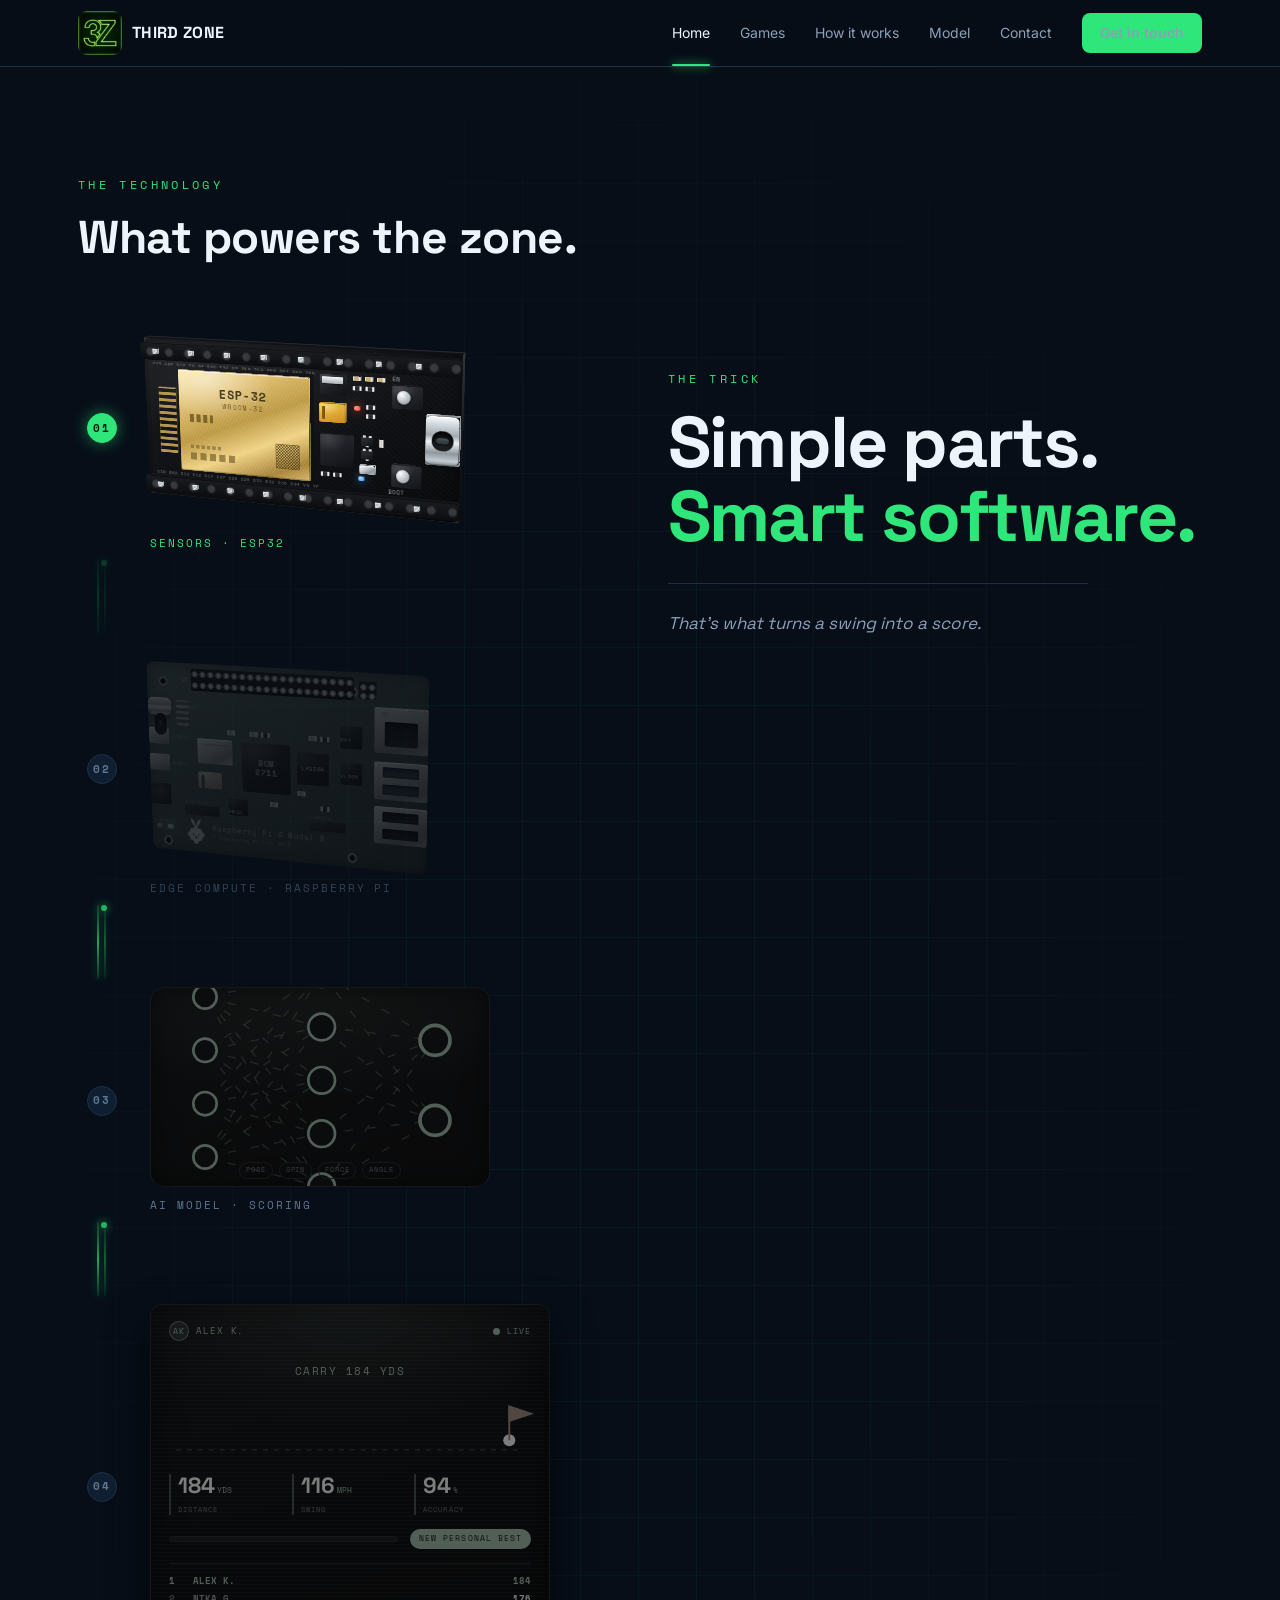
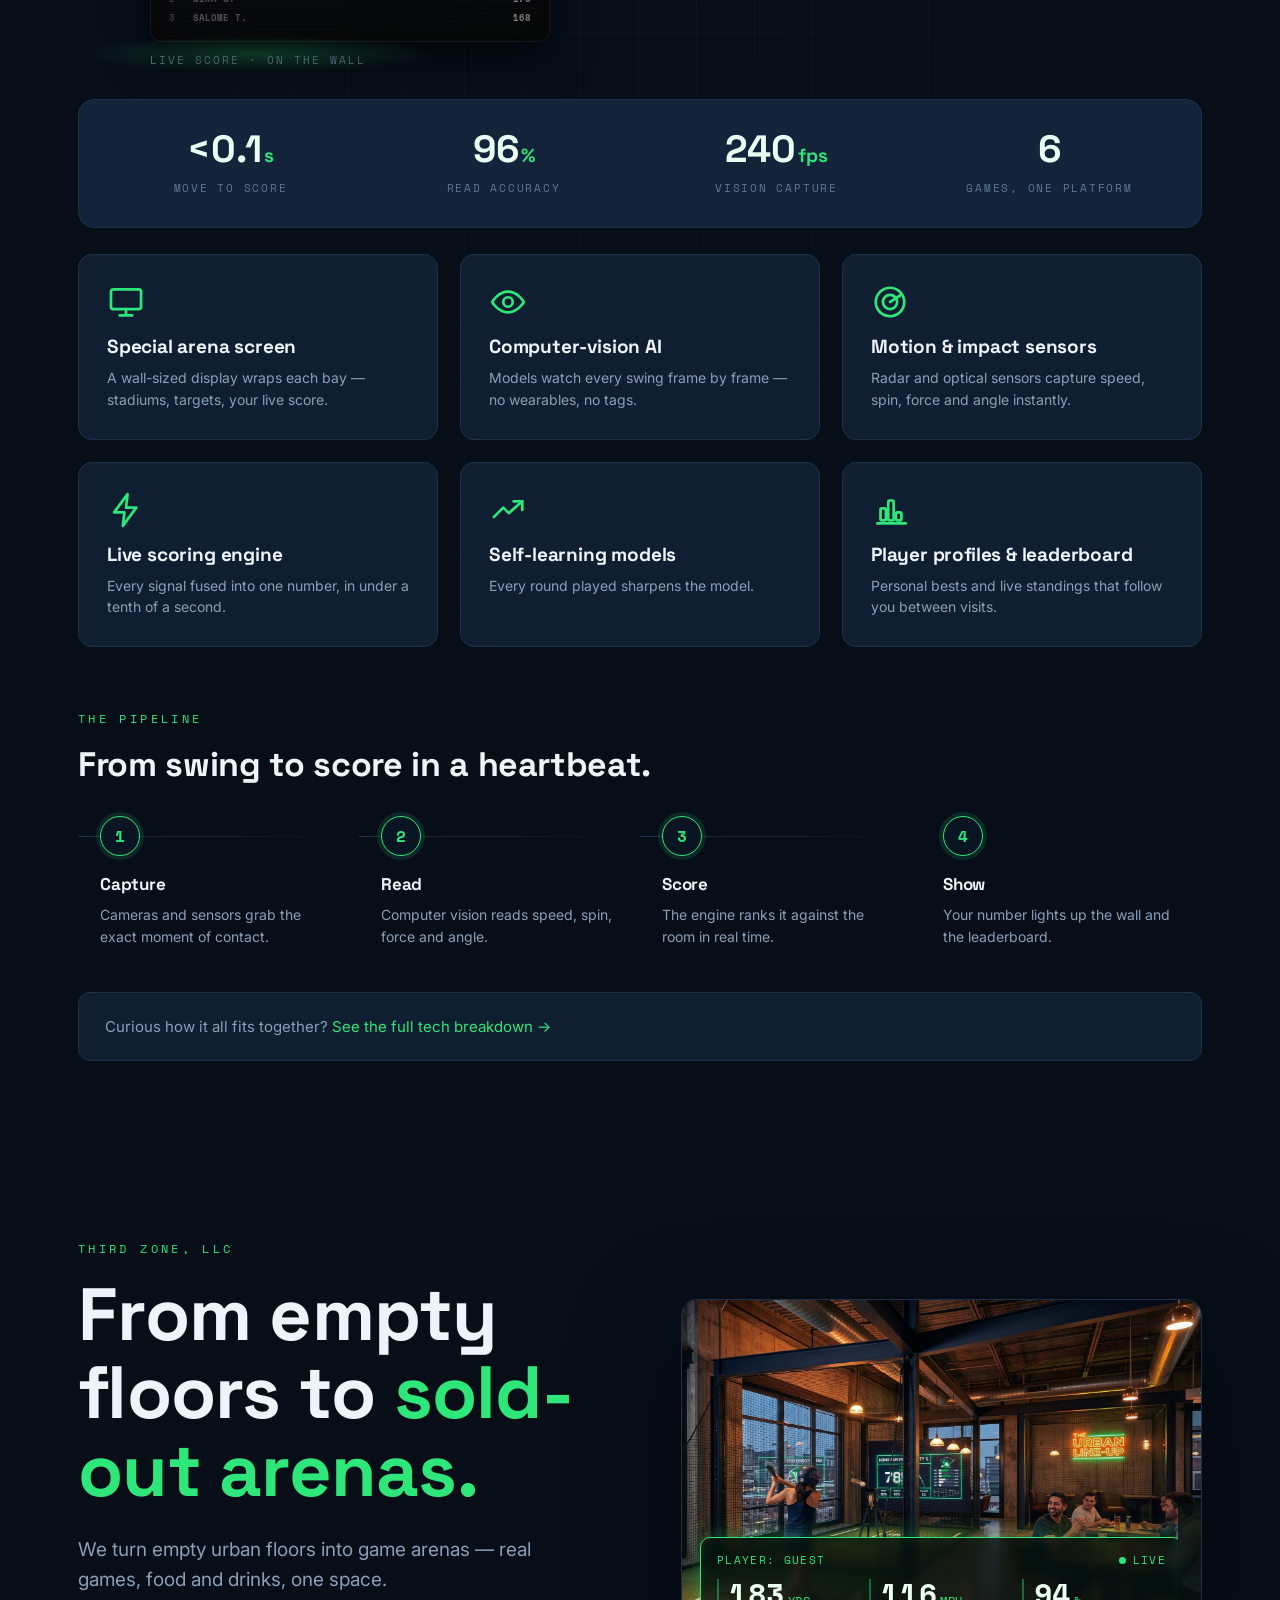
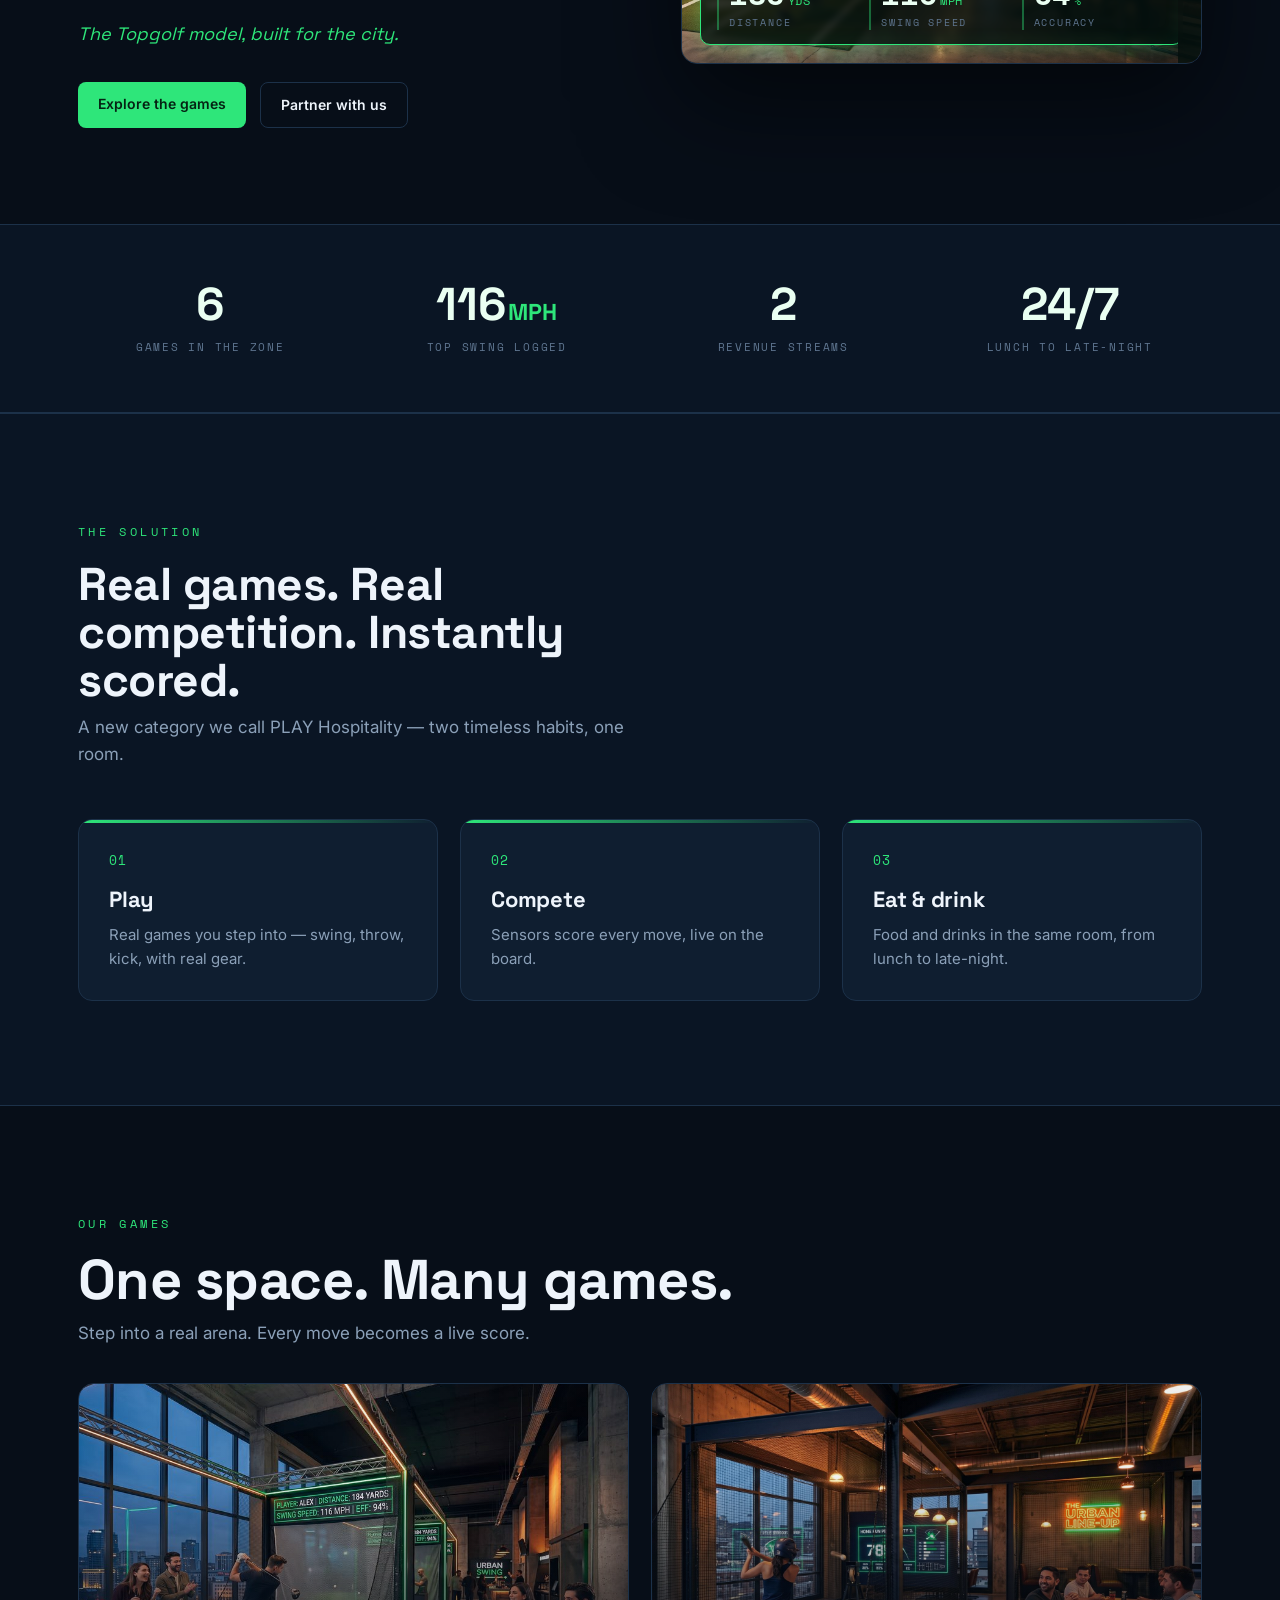
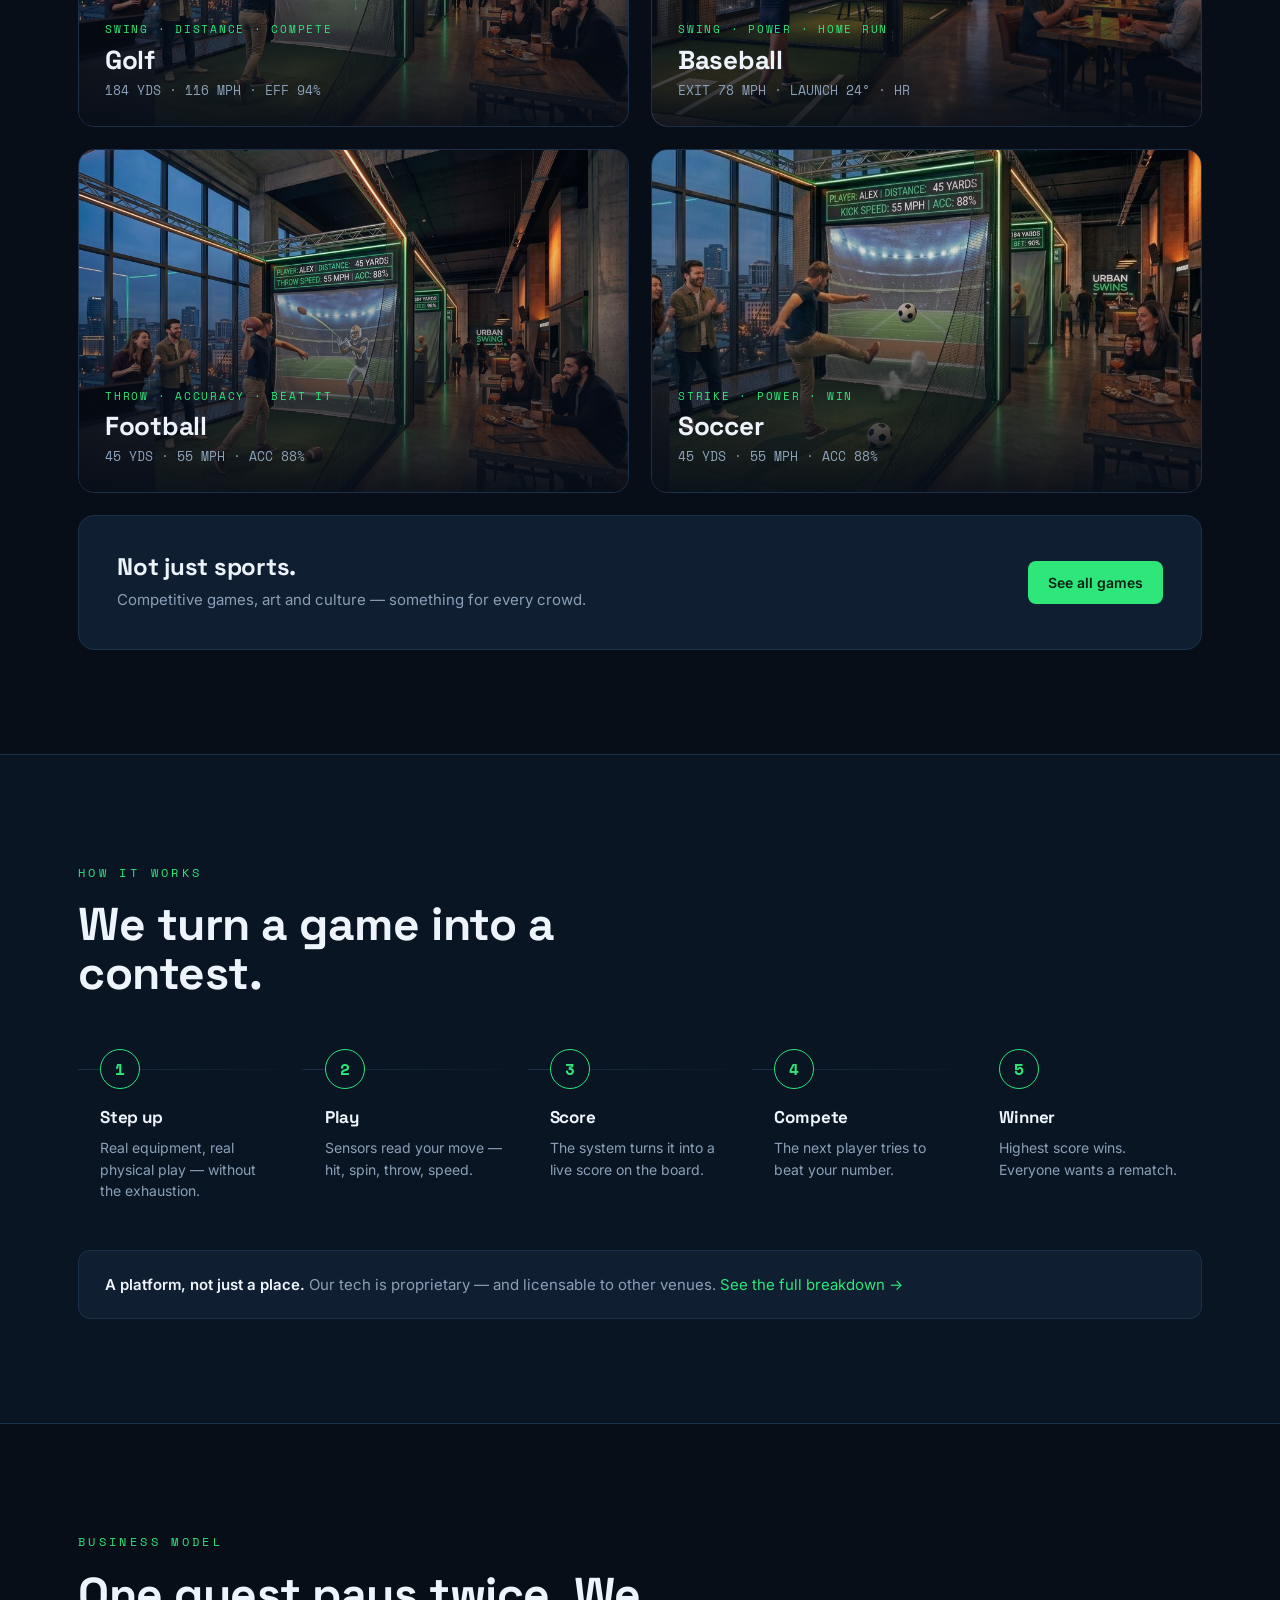
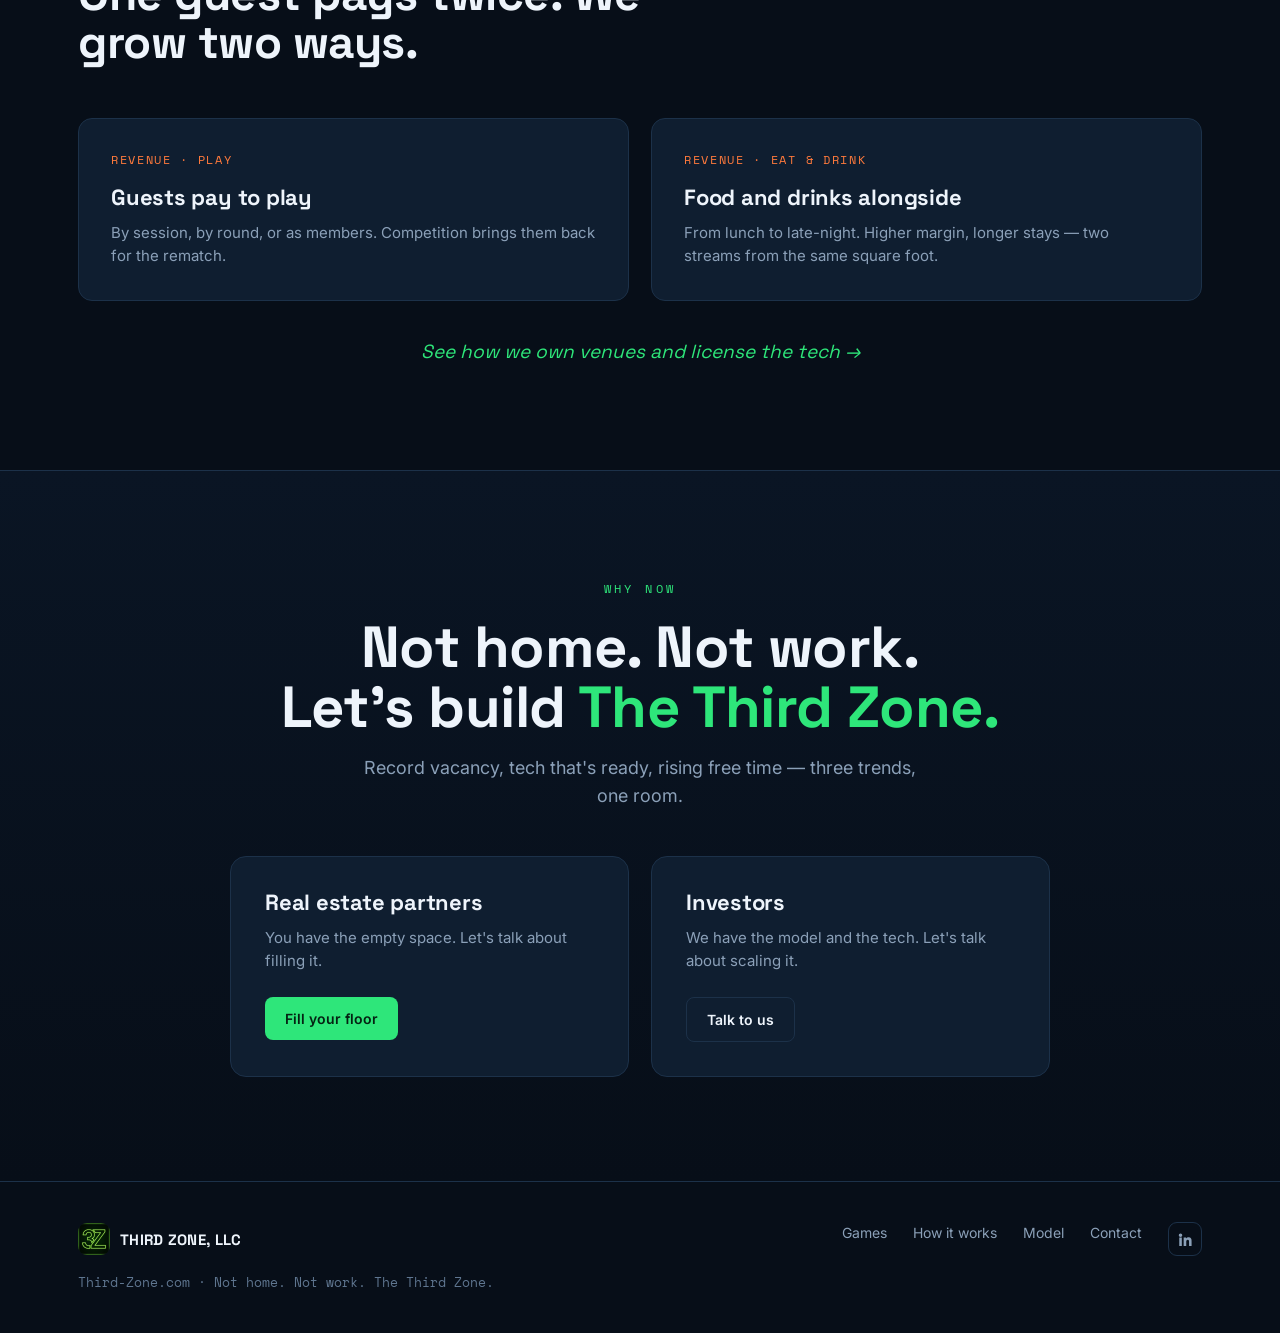
==== commit c67c18c3: "Remove technology lead line; validate contact form and report send failures" ====
--- a/index.html
+++ b/index.html
@@ -52,8 +52,7 @@
 <section class="section tech">
   <div class="wrap">
     <span class="eyebrow">The technology</span>
-    <h2 style="font-size:clamp(30px,4vw,46px);margin-bottom:12px">What powers the zone.</h2>
-    <p class="lead" style="color:var(--muted);margin-bottom:34px;max-width:640px">Four layers turn your move into a score on the wall — in under a tenth of a second.</p>
+    <h2 style="font-size:clamp(30px,4vw,46px);margin-bottom:34px">What powers the zone.</h2>
 
 
     <div class="tech-split">
--- a/styles.css
+++ b/styles.css
@@ -308,6 +308,14 @@
   background:rgba(46,230,122,.1);border:1px solid var(--green);color:var(--green);font-size:14px;
 }
 .form-ok.show{display:block}
+.form-err{
+  display:none;margin-top:16px;padding:14px 18px;border-radius:10px;
+  background:rgba(255,122,60,.10);border:1px solid var(--orange);color:var(--orange);font-size:14px;
+}
+.form-err.show{display:block}
+.form-err a{color:inherit;text-decoration:underline}
+.show-errors input:invalid,.show-errors textarea:invalid{border-color:var(--orange)}
+button[type="submit"][disabled]{opacity:.6;cursor:default}
 .contact-side .ccard{margin-bottom:18px}
 
 /* ---------- CTA ---------- */
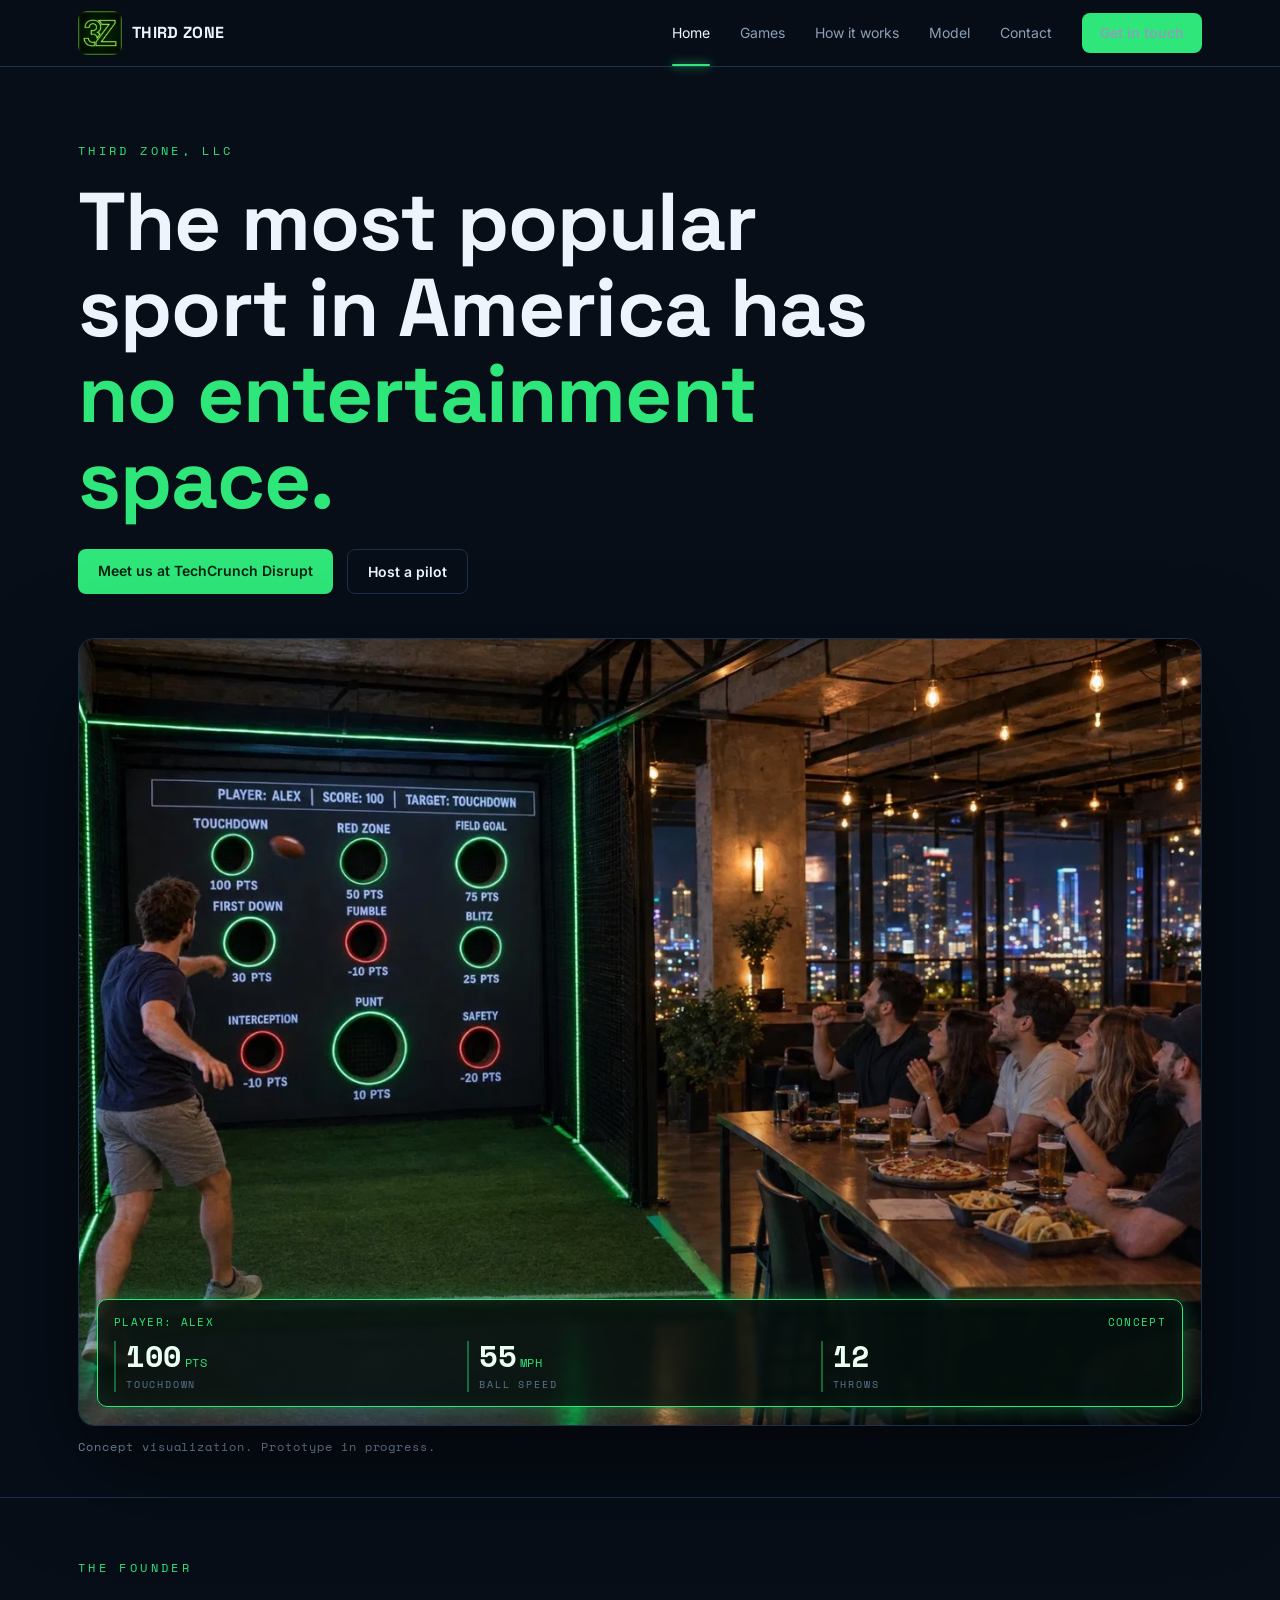
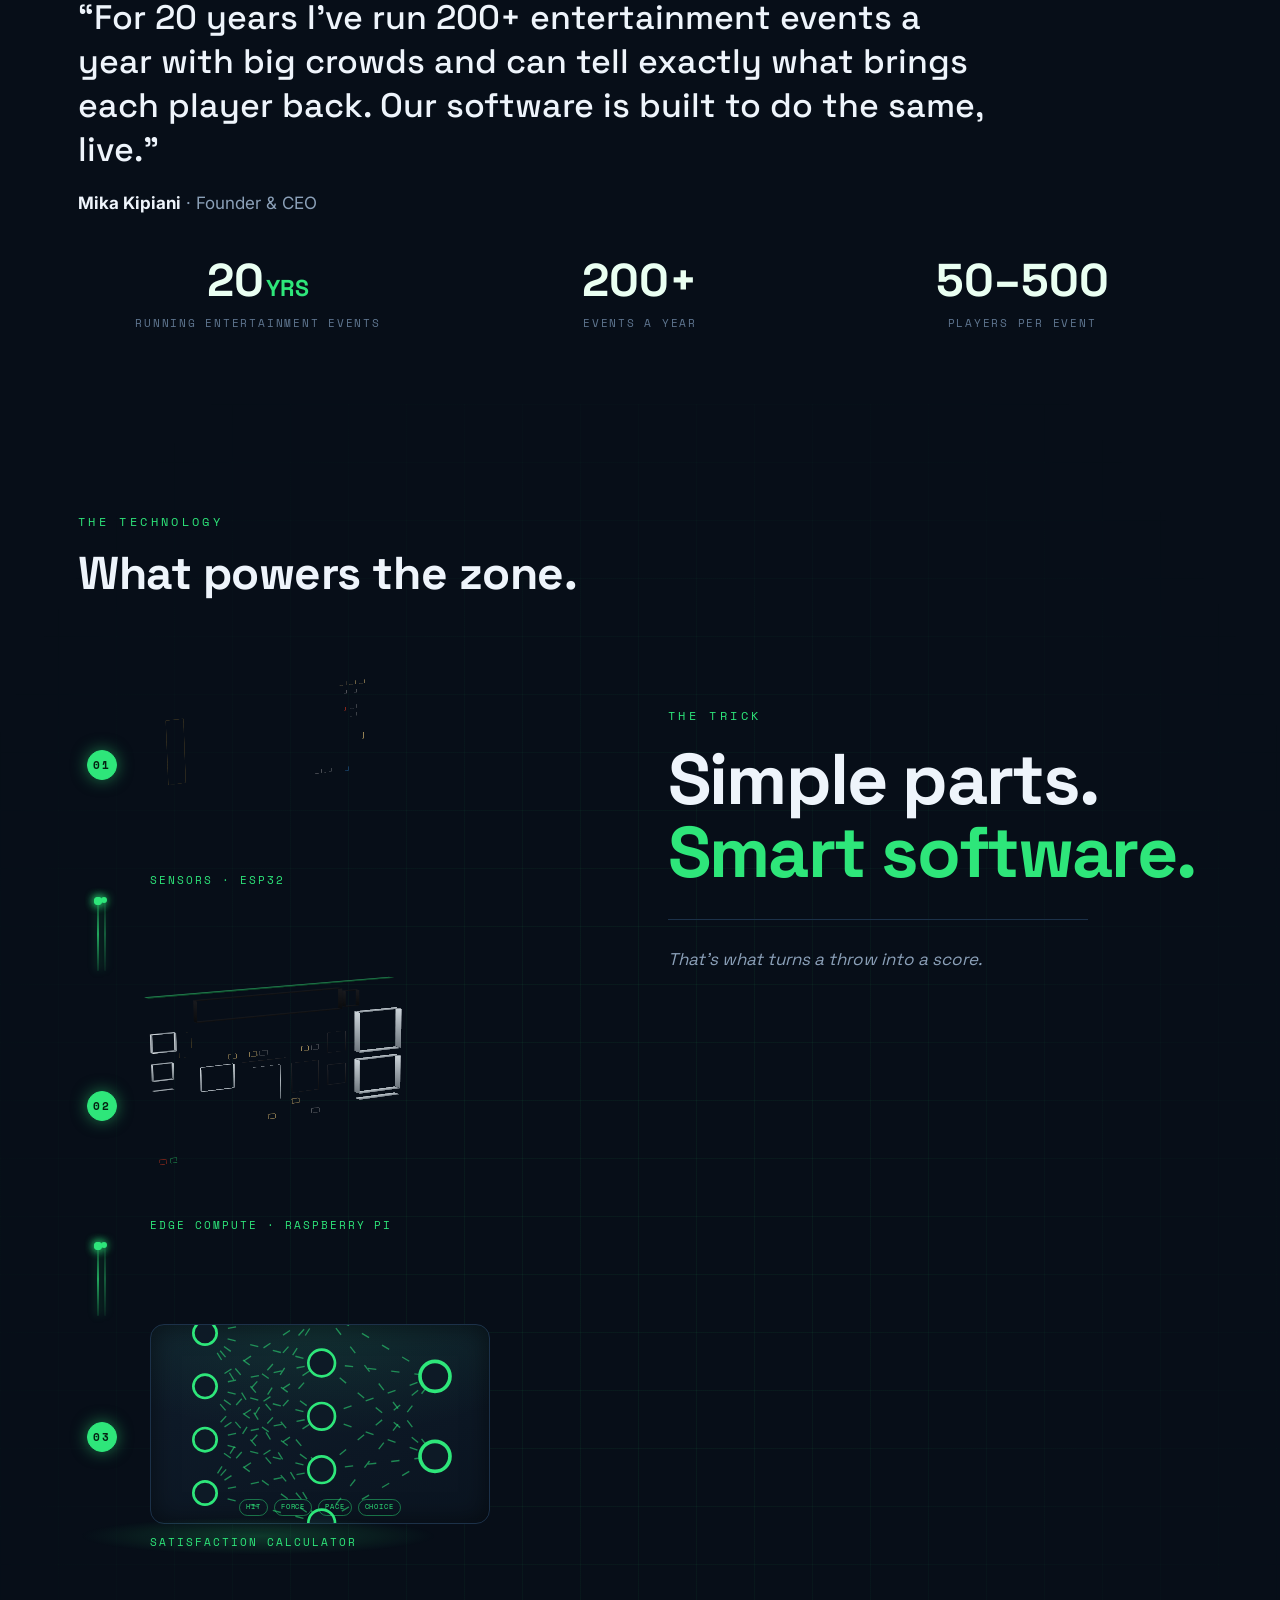
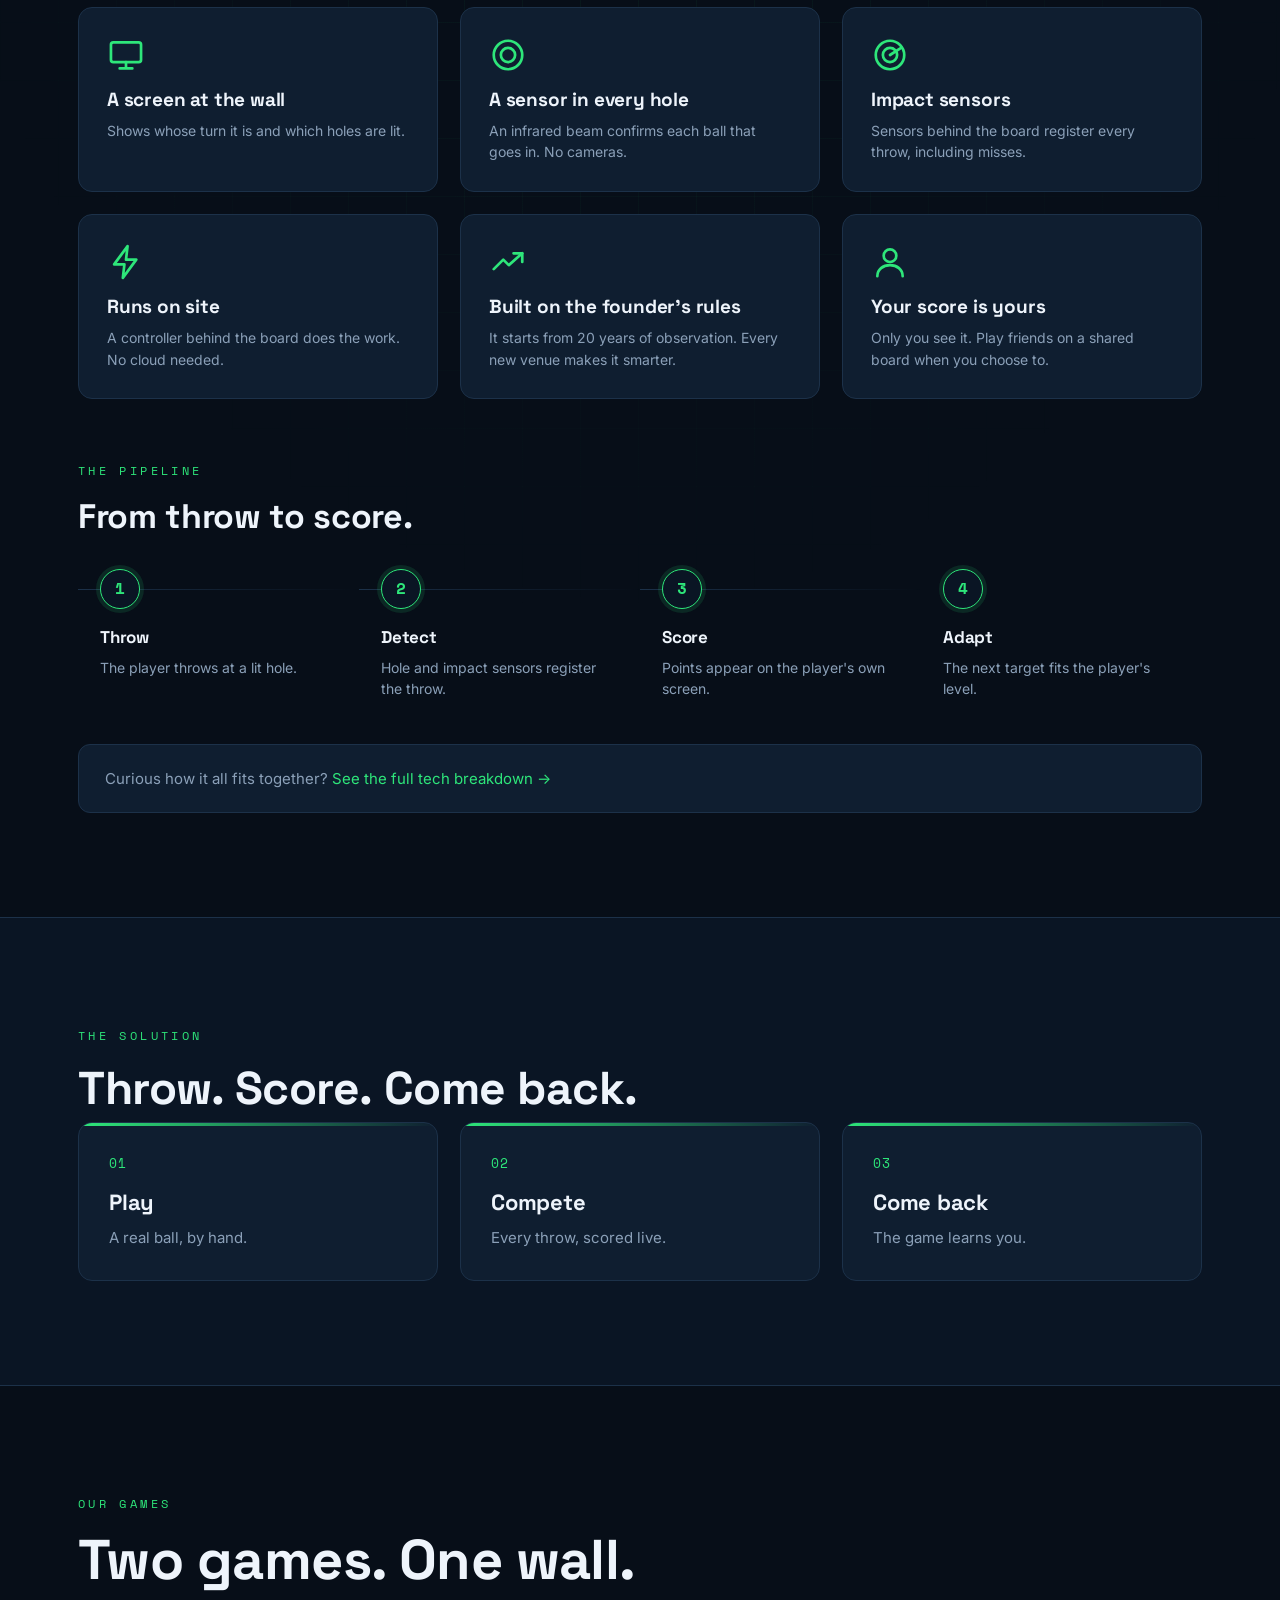
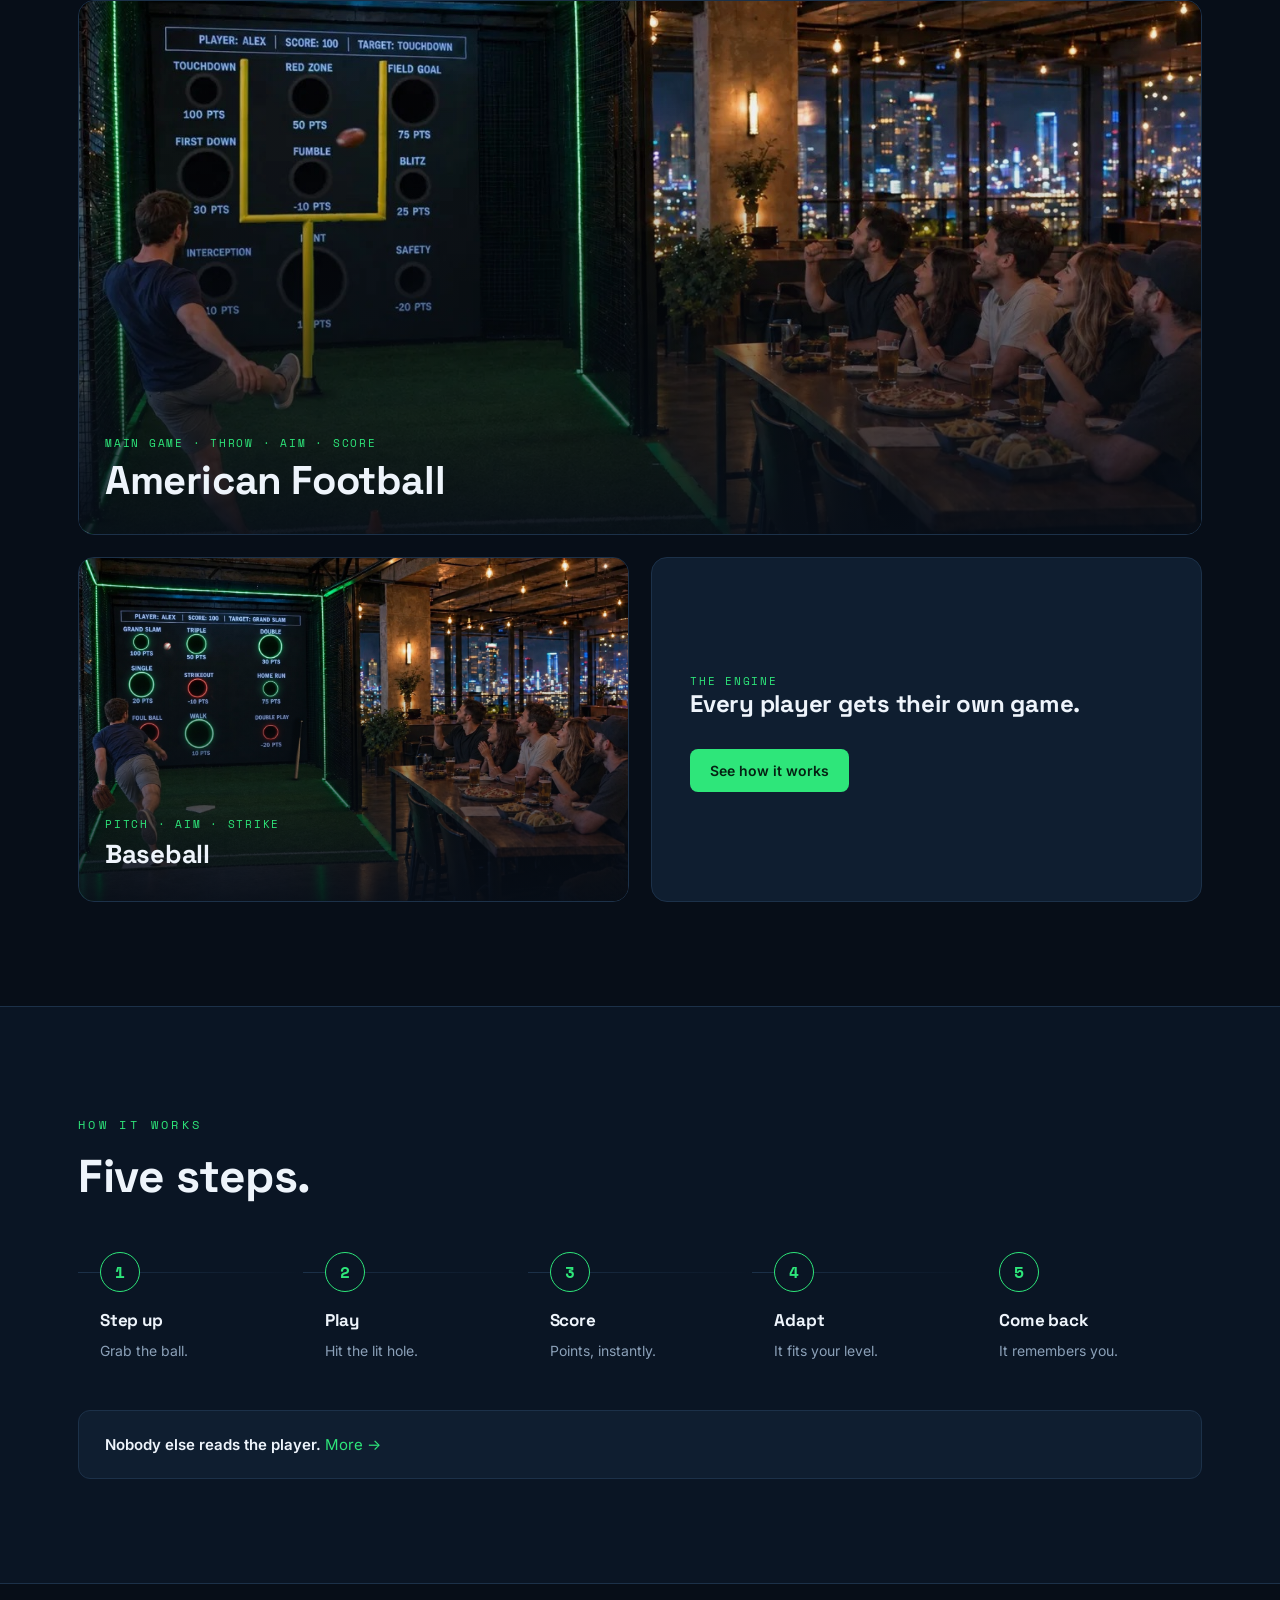
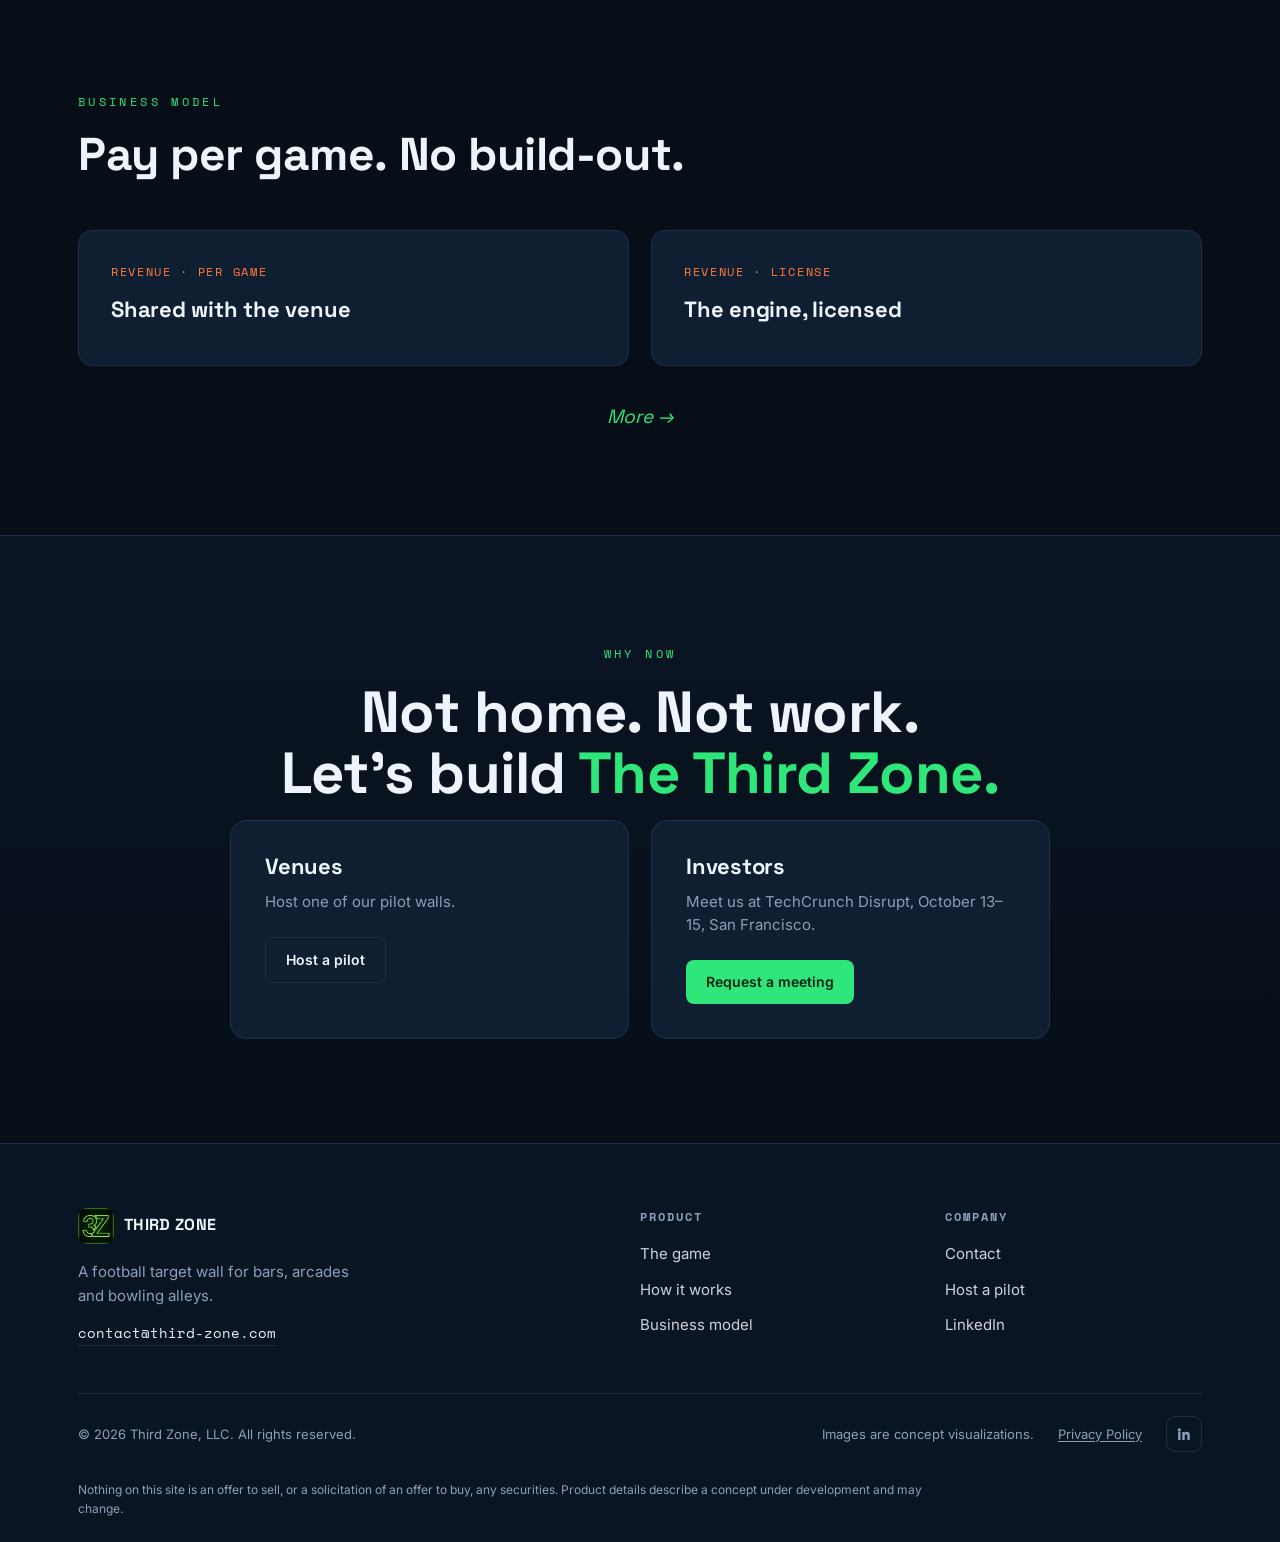
==== commit 689ffc52: "Refocus the site on the football target wall for bars - New first screen: headline, CTA and the hand" ====
--- a/index.html
+++ b/index.html
@@ -3,17 +3,17 @@
 <head>
 <meta charset="UTF-8">
 <meta name="viewport" content="width=device-width, initial-scale=1.0">
-<title>Third Zone — From empty floors to sold-out arenas</title>
-<meta name="description" content="Third Zone turns empty urban floors into game arenas — real, physical games scored live by computer vision and sensors, plus food and drinks in one space.">
+<title>Third Zone — A football target wall for bars, arcades and bowling alleys</title>
+<meta name="description" content="A football target wall for bars, arcades and bowling alleys. It learns what keeps each player coming back.">
 <meta property="og:type" content="website">
 <meta property="og:site_name" content="Third Zone">
-<meta property="og:title" content="Third Zone — From empty floors to sold-out arenas">
-<meta property="og:description" content="Third Zone turns empty urban floors into game arenas — real, physical games scored live by computer vision and sensors, plus food and drinks in one space.">
-<meta property="og:image" content="https://third-zone.com/assets/hero.jpg">
+<meta property="og:title" content="Third Zone — A football target wall for bars, arcades and bowling alleys">
+<meta property="og:description" content="A football target wall for bars, arcades and bowling alleys. It learns what keeps each player coming back.">
+<meta property="og:image" content="https://third-zone.com/assets/football-throw.jpg">
 <meta name="twitter:card" content="summary_large_image">
-<meta name="twitter:title" content="Third Zone — From empty floors to sold-out arenas">
-<meta name="twitter:description" content="Third Zone turns empty urban floors into game arenas — real, physical games scored live by computer vision and sensors, plus food and drinks in one space.">
-<meta name="twitter:image" content="https://third-zone.com/assets/hero.jpg">
+<meta name="twitter:title" content="Third Zone — A football target wall for bars, arcades and bowling alleys">
+<meta name="twitter:description" content="A football target wall for bars, arcades and bowling alleys. It learns what keeps each player coming back.">
+<meta name="twitter:image" content="https://third-zone.com/assets/football-throw.jpg">
 <link rel="preconnect" href="https://fonts.googleapis.com">
 <link rel="preconnect" href="https://fonts.gstatic.com" crossorigin>
 <link href="https://fonts.googleapis.com/css2?family=Space+Grotesk:wght@400;500;600;700&family=Inter:wght@400;500;600&family=Space+Mono:wght@400;700&display=swap" rel="stylesheet">
@@ -47,6 +47,47 @@
     <a href="contact.html" class="btn btn-primary">Get in touch</a>
   </div>
 </nav>
+
+<!-- HERO -->
+<header class="hero" style="padding-bottom:40px">
+  <div class="wrap">
+    <span class="eyebrow">Third Zone, LLC</span>
+    <h1 style="font-size:clamp(40px,6.4vw,84px);max-width:17ch">The most popular sport in America has <span class="accent">no entertainment space.</span></h1>
+    <div class="hero-cta">
+      <a href="contact.html" class="btn btn-primary">Meet us at TechCrunch Disrupt</a>
+      <a href="contact.html" class="btn btn-ghost">Host a pilot</a>
+    </div>
+    <div class="hero-visual" style="margin-top:44px">
+      <img src="assets/football-throw.jpg" alt="Player throwing a football at a lit target wall while friends cheer from a bar table">
+      <div class="hud" id="hud">
+        <div class="hud-top">
+          <span>PLAYER: ALEX</span>
+          <span class="hud-live">CONCEPT</span>
+        </div>
+        <div class="hud-stats">
+          <div class="hud-stat"><div class="val">100<span class="unit">PTS</span></div><div class="lbl">Touchdown</div></div>
+          <div class="hud-stat"><div class="val">55<span class="unit">MPH</span></div><div class="lbl">Ball speed</div></div>
+          <div class="hud-stat"><div class="val">12</div><div class="lbl">Throws</div></div>
+        </div>
+      </div>
+    </div>
+    <p style="margin-top:12px;font-family:var(--mono);font-size:12px;letter-spacing:.08em;color:var(--muted)">Concept visualization. Prototype in progress.</p>
+  </div>
+</header>
+
+<!-- FOUNDER -->
+<section class="section" style="padding-top:56px;padding-bottom:72px;border-top:1px solid var(--line)">
+  <div class="wrap">
+    <span class="eyebrow">The founder</span>
+    <blockquote style="margin:0 0 18px;font-family:var(--display);font-weight:500;font-size:clamp(22px,2.7vw,34px);line-height:1.3;max-width:920px">&ldquo;For 20 years I've run 200+ entertainment events a year with big crowds and can tell exactly what brings each player back. Our software is built to do the same, live.&rdquo;</blockquote>
+    <p style="color:var(--muted);font-size:17px"><b style="color:var(--text)">Mika Kipiani</b> &middot; Founder &amp; CEO</p>
+    <div style="display:grid;grid-template-columns:repeat(auto-fit,minmax(180px,1fr));gap:22px;margin-top:40px">
+      <div class="statcell"><div class="big">20<span class="unit">YRS</span></div><div class="cap">Running entertainment events</div></div>
+      <div class="statcell"><div class="big">200+</div><div class="cap">Events a year</div></div>
+      <div class="statcell"><div class="big">50&ndash;500</div><div class="cap">Players per event</div></div>
+    </div>
+  </div>
+</section>
 
 <!-- TECHNOLOGY -->
 <section class="section tech">
@@ -215,111 +256,60 @@
               <g class="nn-edges"><line class="nn-e" x1="30" y1="30" x2="100" y2="16" style="--d:0.00s"/><line class="nn-e" x1="30" y1="30" x2="100" y2="48" style="--d:0.22s"/><line class="nn-e" x1="30" y1="30" x2="100" y2="80" style="--d:0.44s"/><line class="nn-e" x1="30" y1="30" x2="100" y2="112" style="--d:0.66s"/><line class="nn-e" x1="30" y1="30" x2="100" y2="144" style="--d:0.88s"/><line class="nn-e" x1="30" y1="62" x2="100" y2="16" style="--d:1.10s"/><line class="nn-e" x1="30" y1="62" x2="100" y2="48" style="--d:1.32s"/><line class="nn-e" x1="30" y1="62" x2="100" y2="80" style="--d:0.00s"/><line class="nn-e" x1="30" y1="62" x2="100" y2="112" style="--d:0.22s"/><line class="nn-e" x1="30" y1="62" x2="100" y2="144" style="--d:0.44s"/><line class="nn-e" x1="30" y1="94" x2="100" y2="16" style="--d:0.66s"/><line class="nn-e" x1="30" y1="94" x2="100" y2="48" style="--d:0.88s"/><line class="nn-e" x1="30" y1="94" x2="100" y2="80" style="--d:1.10s"/><line class="nn-e" x1="30" y1="94" x2="100" y2="112" style="--d:1.32s"/><line class="nn-e" x1="30" y1="94" x2="100" y2="144" style="--d:0.00s"/><line class="nn-e" x1="30" y1="126" x2="100" y2="16" style="--d:0.22s"/><line class="nn-e" x1="30" y1="126" x2="100" y2="48" style="--d:0.44s"/><line class="nn-e" x1="30" y1="126" x2="100" y2="80" style="--d:0.66s"/><line class="nn-e" x1="30" y1="126" x2="100" y2="112" style="--d:0.88s"/><line class="nn-e" x1="30" y1="126" x2="100" y2="144" style="--d:1.10s"/><line class="nn-e" x1="100" y1="16" x2="168" y2="56" style="--d:1.32s"/><line class="nn-e" x1="100" y1="16" x2="168" y2="104" style="--d:0.00s"/><line class="nn-e" x1="100" y1="48" x2="168" y2="56" style="--d:0.22s"/><line class="nn-e" x1="100" y1="48" x2="168" y2="104" style="--d:0.44s"/><line class="nn-e" x1="100" y1="80" x2="168" y2="56" style="--d:0.66s"/><line class="nn-e" x1="100" y1="80" x2="168" y2="104" style="--d:0.88s"/><line class="nn-e" x1="100" y1="112" x2="168" y2="56" style="--d:1.10s"/><line class="nn-e" x1="100" y1="112" x2="168" y2="104" style="--d:1.32s"/><line class="nn-e" x1="100" y1="144" x2="168" y2="56" style="--d:0.00s"/><line class="nn-e" x1="100" y1="144" x2="168" y2="104" style="--d:0.22s"/></g>
               <g class="nn-nodes"><circle class="nn-n in" cx="30" cy="30" r="7" style="--d:0.00s"/><circle class="nn-n in" cx="30" cy="62" r="7" style="--d:0.12s"/><circle class="nn-n in" cx="30" cy="94" r="7" style="--d:0.24s"/><circle class="nn-n in" cx="30" cy="126" r="7" style="--d:0.36s"/><circle class="nn-n hid" cx="100" cy="16" r="8" style="--d:0.30s"/><circle class="nn-n hid" cx="100" cy="48" r="8" style="--d:0.42s"/><circle class="nn-n hid" cx="100" cy="80" r="8" style="--d:0.54s"/><circle class="nn-n hid" cx="100" cy="112" r="8" style="--d:0.66s"/><circle class="nn-n hid" cx="100" cy="144" r="8" style="--d:0.78s"/><circle class="nn-n out" cx="168" cy="56" r="9" style="--d:0.80s"/><circle class="nn-n out" cx="168" cy="104" r="9" style="--d:0.95s"/></g>
             </svg>
-            <div class="ai-tags"><span>POSE</span><span>SPIN</span><span>FORCE</span><span>ANGLE</span></div>
+            <div class="ai-tags"><span>HIT</span><span>FORCE</span><span>PACE</span><span>CHOICE</span></div>
           </div>
-          <div class="rig-label">AI MODEL &middot; SCORING</div>
-        </div>
-        <div class="cable" data-cable="3"><span class="wire"></span><span class="wire w2"></span><i class="pulse"></i><i class="pulse d2"></i><i class="pulse d3"></i></div>
-        <div class="rig-slot stage s-out" data-stage="04">
-          <span class="stage-n">04</span>
-          <div class="gscreen">
-            <div class="gs-glass"></div>
-            <div class="gs-hud">
-              <div class="gs-top">
-                <span class="gs-who"><i>AK</i>ALEX K.</span>
-                <span class="hud-live"><span class="pulse"></span>LIVE</span>
-              </div>
-  
-              <div class="gs-shot">
-                <svg viewBox="0 0 300 92" aria-hidden="true">
-                  <line class="gs-ground" x1="6" y1="82" x2="294" y2="82"/>
-                  <path class="gs-arc" d="M14 82 Q 150 -8 282 74"/>
-                  <circle class="gs-ball" cx="282" cy="74" r="5"/>
-                  <g class="gs-flag">
-                    <line x1="282" y1="74" x2="282" y2="46"/>
-                    <path d="M282 46 L300 52 L282 58 Z"/>
-                  </g>
-                  <text class="gs-carry" x="150" y="20">CARRY 184 YDS</text>
-                </svg>
-              </div>
-  
-              <div class="gs-stats">
-                <div><b>184</b><span>YDS</span><i>DISTANCE</i></div>
-                <div><b>116</b><span>MPH</span><i>SWING</i></div>
-                <div><b>94</b><span>%</span><i>ACCURACY</i></div>
-              </div>
-  
-              <div class="gs-meta">
-                <div class="gs-bar"><i></i></div>
-                <span class="gs-badge">NEW PERSONAL BEST</span>
-              </div>
-  
-              <div class="gs-board">
-                <div class="gs-row me"><span>1</span><b>ALEX K.</b><em>184</em></div>
-                <div class="gs-row"><span>2</span><b>NIKA G.</b><em>176</em></div>
-                <div class="gs-row"><span>3</span><b>SALOME T.</b><em>168</em></div>
-              </div>
-            </div>
-          </div>
-          <div class="rig-label">LIVE SCORE &middot; ON THE WALL</div>
-        </div>
-        </div>
+          <div class="rig-label">SATISFACTION CALCULATOR</div>
+        </div>
+                </div>
       </div>
       <aside class="tech-claim reveal">
         <span class="eyebrow">The trick</span>
         <h3>Simple parts.<br><span class="accent">Smart software.</span></h3>
-        <p class="claim-kicker">That's what turns a swing into a score.</p>
+        <p class="claim-kicker">That's what turns a throw into a score.</p>
       </aside>
     </div>
 
-    <div class="techstats reveal" data-countgroup>
-      <div class="statcell"><div class="big">&lt;<span data-count="0.1">0</span><span class="unit">s</span></div><div class="cap">Move to score</div></div>
-      <div class="statcell"><div class="big"><span data-count="96">0</span><span class="unit">%</span></div><div class="cap">Read accuracy</div></div>
-      <div class="statcell"><div class="big"><span data-count="240">0</span><span class="unit">fps</span></div><div class="cap">Vision capture</div></div>
-      <div class="statcell"><div class="big"><span data-count="6">0</span></div><div class="cap">Games, one platform</div></div>
-    </div>
-
     <div class="feat-grid reveal" style="margin-top:26px">
       <div class="feat">
         <span class="fi"><svg viewBox="0 0 24 24" aria-hidden="true"><rect x="2.5" y="4" width="19" height="12.5" rx="1.5"/><path d="M8 20.5h8M12 16.5v4"/></svg></span>
-        <h3>Special arena screen</h3>
-        <p>A wall-sized display wraps each bay — stadiums, targets, your live score.</p>
-      </div>
-      <div class="feat">
-        <span class="fi"><svg viewBox="0 0 24 24" aria-hidden="true"><path d="M2 12s3.6-6.5 10-6.5S22 12 22 12s-3.6 6.5-10 6.5S2 12 2 12z"/><circle cx="12" cy="12" r="3"/></svg></span>
-        <h3>Computer-vision AI</h3>
-        <p>Models watch every swing frame by frame — no wearables, no tags.</p>
+        <h3>A screen at the wall</h3>
+        <p>Shows whose turn it is and which holes are lit.</p>
+      </div>
+      <div class="feat">
+        <span class="fi"><svg viewBox="0 0 24 24" aria-hidden="true"><circle cx="12" cy="12" r="9"/><circle cx="12" cy="12" r="4.5"/></svg></span>
+        <h3>A sensor in every hole</h3>
+        <p>An infrared beam confirms each ball that goes in. No cameras.</p>
       </div>
       <div class="feat">
         <span class="fi"><svg viewBox="0 0 24 24" aria-hidden="true"><circle cx="12" cy="12" r="9"/><circle cx="12" cy="12" r="4.5"/><path d="M12 12l7-4.5"/></svg></span>
-        <h3>Motion &amp; impact sensors</h3>
-        <p>Radar and optical sensors capture speed, spin, force and angle instantly.</p>
+        <h3>Impact sensors</h3>
+        <p>Sensors behind the board register every throw, including misses.</p>
       </div>
       <div class="feat">
         <span class="fi"><svg viewBox="0 0 24 24" aria-hidden="true"><path d="M13 2 4.5 13.5H11l-1 8.5 8.5-11.5H12l1-8.5z"/></svg></span>
-        <h3>Live scoring engine</h3>
-        <p>Every signal fused into one number, in under a tenth of a second.</p>
+        <h3>Runs on site</h3>
+        <p>A controller behind the board does the work. No cloud needed.</p>
       </div>
       <div class="feat">
         <span class="fi"><svg viewBox="0 0 24 24" aria-hidden="true"><path d="M3 16.5l6-6 3.5 3.5L21 6.5"/><path d="M15.5 6.5H21v5.5"/></svg></span>
-        <h3>Self-learning models</h3>
-        <p>Every round played sharpens the model.</p>
-      </div>
-      <div class="feat">
-        <span class="fi"><svg viewBox="0 0 24 24" aria-hidden="true"><path d="M4 20.5h18"/><rect x="6" y="11" width="3.4" height="7.5" rx="0.8"/><rect x="10.9" y="6" width="3.4" height="12.5" rx="0.8"/><rect x="15.8" y="13.5" width="3.4" height="5" rx="0.8"/></svg></span>
-        <h3>Player profiles &amp; leaderboard</h3>
-        <p>Personal bests and live standings that follow you between visits.</p>
+        <h3>Built on the founder's rules</h3>
+        <p>It starts from 20 years of observation. Every new venue makes it smarter.</p>
+      </div>
+      <div class="feat">
+        <span class="fi"><svg viewBox="0 0 24 24" aria-hidden="true"><circle cx="12" cy="8" r="4"/><path d="M4 21c0-4.4 3.6-7 8-7s8 2.6 8 7"/></svg></span>
+        <h3>Your score is yours</h3>
+        <p>Only you see it. Play friends on a shared board when you choose to.</p>
       </div>
     </div>
 
     <div style="margin-top:58px">
       <span class="eyebrow">The pipeline</span>
-      <h2 style="font-size:clamp(24px,3.2vw,34px);margin-bottom:34px">From swing to score in a heartbeat.</h2>
+      <h2 style="font-size:clamp(24px,3.2vw,34px);margin-bottom:34px">From throw to score.</h2>
       <div class="steps four flow reveal">
-        <div class="step"><div class="n">1</div><h3>Capture</h3><p>Cameras and sensors grab the exact moment of contact.</p></div>
-        <div class="step"><div class="n">2</div><h3>Read</h3><p>Computer vision reads speed, spin, force and angle.</p></div>
-        <div class="step"><div class="n">3</div><h3>Score</h3><p>The engine ranks it against the room in real time.</p></div>
-        <div class="step"><div class="n">4</div><h3>Show</h3><p>Your number lights up the wall and the leaderboard.</p></div>
+        <div class="step"><div class="n">1</div><h3>Throw</h3><p>The player throws at a lit hole.</p></div>
+        <div class="step"><div class="n">2</div><h3>Detect</h3><p>Hole and impact sensors register the throw.</p></div>
+        <div class="step"><div class="n">3</div><h3>Score</h3><p>Points appear on the player's own screen.</p></div>
+        <div class="step"><div class="n">4</div><h3>Adapt</h3><p>The next target fits the player's level.</p></div>
       </div>
     </div>
 
@@ -327,67 +317,28 @@
   </div>
 </section>
 
-<!-- HERO -->
-<header class="hero">
-  <div class="wrap hero-grid">
-    <div>
-      <span class="eyebrow">Third Zone, LLC</span>
-      <h1>From empty floors to <span class="accent">sold-out arenas.</span></h1>
-      <p class="hero-sub">We turn empty urban floors into game arenas — real games, food and drinks, one space.</p>
-      <p class="hero-tag">The Topgolf model, built for the city.</p>
-      <div class="hero-cta">
-        <a href="games.html" class="btn btn-primary">Explore the games</a>
-        <a href="contact.html" class="btn btn-ghost">Partner with us</a>
-      </div>
-    </div>
-    <div class="hero-visual" data-countgroup>
-      <img src="assets/hero.jpg" alt="Player swinging in an indoor game arena with a live scoreboard, guests dining nearby">
-      <div class="hud" id="hud">
-        <div class="hud-top">
-          <span>PLAYER: GUEST</span>
-          <span class="hud-live"><span class="pulse"></span>LIVE</span>
-        </div>
-        <div class="hud-stats">
-          <div class="hud-stat"><div class="val"><span data-count="184">0</span><span class="unit">YDS</span></div><div class="lbl">Distance</div></div>
-          <div class="hud-stat"><div class="val"><span data-count="116">0</span><span class="unit">MPH</span></div><div class="lbl">Swing speed</div></div>
-          <div class="hud-stat"><div class="val"><span data-count="94">0</span><span class="unit">%</span></div><div class="lbl">Accuracy</div></div>
-        </div>
-      </div>
-    </div>
-  </div>
-</header>
-
-<!-- STAT BAND -->
-<section class="statband">
-  <div class="wrap" data-countgroup>
-    <div class="statcell"><div class="big"><span data-count="6">0</span></div><div class="cap">Games in the zone</div></div>
-    <div class="statcell"><div class="big"><span data-count="116">0</span><span class="unit">MPH</span></div><div class="cap">Top swing logged</div></div>
-    <div class="statcell"><div class="big"><span data-count="2">0</span></div><div class="cap">Revenue streams</div></div>
-    <div class="statcell"><div class="big">24/7</div><div class="cap">Lunch to late-night</div></div>
-  </div>
-</section>
+
 
 <!-- SOLUTION -->
 <section class="section sol">
   <div class="wrap">
     <span class="eyebrow">The solution</span>
-    <h2>Real games. Real competition. Instantly scored.</h2>
-    <p class="lead">A new category we call PLAY Hospitality — two timeless habits, one room.</p>
+    <h2>Throw. Score. Come back.</h2>
     <div class="sol-grid reveal">
       <div class="sol-card">
         <div class="num">01</div>
         <h3>Play</h3>
-        <p>Real games you step into — swing, throw, kick, with real gear.</p>
+        <p>A real ball, by hand.</p>
       </div>
       <div class="sol-card">
         <div class="num">02</div>
         <h3>Compete</h3>
-        <p>Sensors score every move, live on the board.</p>
+        <p>Every throw, scored live.</p>
       </div>
       <div class="sol-card">
         <div class="num">03</div>
-        <h3>Eat &amp; drink</h3>
-        <p>Food and drinks in the same room, from lunch to late-night.</p>
+        <h3>Come back</h3>
+        <p>The game learns you.</p>
       </div>
     </div>
   </div>
@@ -397,51 +348,33 @@
 <section class="section games" id="games">
   <div class="wrap">
     <span class="eyebrow">Our games</span>
-    <h2>One space. Many games.</h2>
-    <p class="lead">Step into a real arena. Every move becomes a live score.</p>
+    <h2>Two games. One wall.</h2>
     <div class="game-grid reveal">
-      <div class="game">
-        <a class="game-link" href="golf.html" aria-label="Golf — game details"></a>
-        <img loading="lazy" src="assets/golf.jpg" alt="Player driving a golf ball in an indoor arena with a neon scoreboard">
+      <div class="game" style="grid-column:1/-1;aspect-ratio:21/10">
+        <a class="game-link" href="football.html" aria-label="American football — game details"></a>
+        <img loading="lazy" src="assets/football-new.jpg" alt="A football target wall with touchdown, field goal and red zone holes">
         <div class="game-overlay">
-          <span class="game-tag">Swing · distance · compete</span>
-          <h3>Golf</h3>
-          <div class="meta">184 YDS · 116 MPH · EFF 94%</div>
+          <span class="game-tag">Main game · throw · aim · score</span>
+          <h3 style="font-size:clamp(28px,3.4vw,40px)">American Football</h3>
+          
         </div>
       </div>
       <div class="game">
         <a class="game-link" href="baseball.html" aria-label="Baseball — game details"></a>
-        <img loading="lazy" src="assets/baseball.jpg" alt="Player batting in an indoor baseball arena with a live scoreboard">
+        <img loading="lazy" src="assets/baseball-new.jpg" alt="Player pitching at a wall of lit target rings while friends watch from a bar table">
         <div class="game-overlay">
-          <span class="game-tag">Swing · power · home run</span>
+          <span class="game-tag">Pitch · aim · strike</span>
           <h3>Baseball</h3>
-          <div class="meta">EXIT 78 MPH · LAUNCH 24° · HR</div>
-        </div>
-      </div>
-      <div class="game">
-        <a class="game-link" href="football.html" aria-label="Football — game details"></a>
-        <img loading="lazy" src="assets/football.jpg" alt="Player throwing a football at a screen target in an indoor arena">
-        <div class="game-overlay">
-          <span class="game-tag">Throw · accuracy · beat it</span>
-          <h3>Football</h3>
-          <div class="meta">45 YDS · 55 MPH · ACC 88%</div>
-        </div>
-      </div>
-      <div class="game">
-        <a class="game-link" href="soccer.html" aria-label="Soccer — game details"></a>
-        <img loading="lazy" src="assets/soccer.jpg" alt="Player striking a soccer ball at a stadium screen in an indoor arena">
-        <div class="game-overlay">
-          <span class="game-tag">Strike · power · win</span>
-          <h3>Soccer</h3>
-          <div class="meta">45 YDS · 55 MPH · ACC 88%</div>
-        </div>
-      </div>
-      <div class="game-more">
+          
+        </div>
+      </div>
+      <div class="game-more" style="grid-column:auto;flex-direction:column;align-items:flex-start;justify-content:center">
         <div>
-          <h3>Not just sports.</h3>
-          <p>Competitive games, art and culture — something for every crowd.</p>
-        </div>
-        <a href="games.html" class="btn btn-primary">See all games</a>
+          <span class="game-tag">The engine</span>
+          <h3>Every player gets their own game.</h3>
+          
+        </div>
+        <a href="how.html" class="btn btn-primary">See how it works</a>
       </div>
     </div>
   </div>
@@ -451,15 +384,15 @@
 <section class="section how">
   <div class="wrap">
     <span class="eyebrow">How it works</span>
-    <h2>We turn a game into a contest.</h2>
+    <h2>Five steps.</h2>
     <div class="steps reveal">
-      <div class="step"><div class="n">1</div><h3>Step up</h3><p>Real equipment, real physical play — without the exhaustion.</p></div>
-      <div class="step"><div class="n">2</div><h3>Play</h3><p>Sensors read your move — hit, spin, throw, speed.</p></div>
-      <div class="step"><div class="n">3</div><h3>Score</h3><p>The system turns it into a live score on the board.</p></div>
-      <div class="step"><div class="n">4</div><h3>Compete</h3><p>The next player tries to beat your number.</p></div>
-      <div class="step"><div class="n">5</div><h3>Winner</h3><p>Highest score wins. Everyone wants a rematch.</p></div>
-    </div>
-    <p class="how-note reveal"><b>A platform, not just a place.</b> Our tech is proprietary — and licensable to other venues. <a href="how.html" class="accent">See the full breakdown →</a></p>
+      <div class="step"><div class="n">1</div><h3>Step up</h3><p>Grab the ball.</p></div>
+      <div class="step"><div class="n">2</div><h3>Play</h3><p>Hit the lit hole.</p></div>
+      <div class="step"><div class="n">3</div><h3>Score</h3><p>Points, instantly.</p></div>
+      <div class="step"><div class="n">4</div><h3>Adapt</h3><p>It fits your level.</p></div>
+      <div class="step"><div class="n">5</div><h3>Come back</h3><p>It remembers you.</p></div>
+    </div>
+    <p class="how-note reveal"><b>Nobody else reads the player.</b> <a href="how.html" class="accent">More →</a></p>
   </div>
 </section>
 
@@ -467,19 +400,17 @@
 <section class="section model">
   <div class="wrap">
     <span class="eyebrow">Business model</span>
-    <h2>One guest pays twice. We grow two ways.</h2>
+    <h2>Pay per game. No build-out.</h2>
     <div class="model-grid reveal">
       <div class="mcard">
-        <div class="k">Revenue · Play</div>
-        <h3>Guests pay to play</h3>
-        <p>By session, by round, or as members. Competition brings them back for the rematch.</p>
+        <div class="k">Revenue · Per game</div>
+        <h3>Shared with the venue</h3>
       </div>
       <div class="mcard">
-        <div class="k">Revenue · Eat &amp; drink</div>
-        <h3>Food and drinks alongside</h3>
-        <p>From lunch to late-night. Higher margin, longer stays — two streams from the same square foot.</p>
-      </div>
-      <p class="model-line"><a href="model.html" class="accent">See how we own venues and license the tech →</a></p>
+        <div class="k">Revenue · License</div>
+        <h3>The engine, licensed</h3>
+      </div>
+      <p class="model-line"><a href="model.html" class="accent">More →</a></p>
     </div>
   </div>
 </section>
@@ -489,34 +420,50 @@
   <div class="wrap">
     <span class="eyebrow">Why now</span>
     <h2>Not home. Not work.<br>Let's build <span class="accent">The Third Zone.</span></h2>
-    <p class="lead">Record vacancy, tech that's ready, rising free time — three trends, one room.</p>
     <div class="cta-cards">
       <div class="ccard">
-        <h3>Real estate partners</h3>
-        <p>You have the empty space. Let's talk about filling it.</p>
-        <a href="contact.html" class="btn btn-primary">Fill your floor</a>
+        <h3>Venues</h3>
+        <p>Host one of our pilot walls.</p>
+        <a href="contact.html" class="btn btn-ghost">Host a pilot</a>
       </div>
       <div class="ccard">
         <h3>Investors</h3>
-        <p>We have the model and the tech. Let's talk about scaling it.</p>
-        <a href="contact.html" class="btn btn-ghost">Talk to us</a>
+        <p>Meet us at TechCrunch Disrupt, October 13&ndash;15, San Francisco.</p>
+        <a href="contact.html" class="btn btn-primary">Request a meeting</a>
       </div>
     </div>
   </div>
 </section>
 
 <!-- FOOTER -->
-<footer>
-  <div class="wrap foot">
-    <a class="brand" href="index.html"><img class="brand-logo" src="assets/logo-nav.png" alt="Third Zone 3Z logo">THIRD ZONE, LLC</a>
-    <div class="foot-links">
-      <a href="games.html">Games</a>
-      <a href="how.html">How it works</a>
-      <a href="model.html">Model</a>
-      <a href="contact.html">Contact</a>
-      <a class="social" href="https://www.linkedin.com/company/third-zone-lls/" target="_blank" rel="noopener" aria-label="Third Zone on LinkedIn"><svg viewBox="0 0 24 24" aria-hidden="true"><path d="M4.98 3.5a2.5 2.5 0 1 1 0 5 2.5 2.5 0 0 1 0-5zM3.2 9h3.6v12H3.2zM9.4 9h3.45v1.64h.05c.48-.91 1.65-1.87 3.4-1.87 3.64 0 4.3 2.4 4.3 5.52V21h-3.6v-5.5c0-1.31-.02-3-1.83-3-1.83 0-2.11 1.43-2.11 2.9V21H9.4z"/></svg></a>
-    </div>
-    <div class="foot-copy">Third-Zone.com · Not home. Not work. The Third Zone.</div>
+<footer class="site-foot">
+  <div class="wrap">
+    <div class="sf-top">
+      <div class="sf-brand">
+        <a class="brand" href="index.html"><img class="brand-logo" src="assets/logo-nav.png" alt="Third Zone 3Z logo">THIRD ZONE</a>
+        <p>A football target wall for bars, arcades and bowling alleys.</p>
+        <a class="sf-mail" href="mailto:contact@third-zone.com">contact@third-zone.com</a>
+      </div>
+      <nav class="sf-col" aria-label="Product">
+        <h4>Product</h4>
+        <a href="games.html">The game</a>
+        <a href="how.html">How it works</a>
+        <a href="model.html">Business model</a>
+      </nav>
+      <nav class="sf-col" aria-label="Company">
+        <h4>Company</h4>
+        <a href="contact.html">Contact</a>
+        <a href="contact.html">Host a pilot</a>
+        <a href="https://www.linkedin.com/company/third-zone-lls/" target="_blank" rel="noopener">LinkedIn</a>
+      </nav>
+    </div>
+    <div class="sf-bottom">
+      <span>&copy; 2026 Third Zone, LLC. All rights reserved.</span>
+      <span>Images are concept visualizations.</span>
+      <a class="sf-link" href="privacy.html">Privacy Policy</a>
+      <a class="sf-social" href="https://www.linkedin.com/company/third-zone-lls/" target="_blank" rel="noopener" aria-label="Third Zone on LinkedIn"><svg viewBox="0 0 24 24" aria-hidden="true"><path d="M4.98 3.5a2.5 2.5 0 1 1 0 5 2.5 2.5 0 0 1 0-5zM3.2 9h3.6v12H3.2zM9.4 9h3.45v1.64h.05c.48-.91 1.65-1.87 3.4-1.87 3.64 0 4.3 2.4 4.3 5.52V21h-3.6v-5.5c0-1.31-.02-3-1.83-3-1.83 0-2.11 1.43-2.11 2.9V21H9.4z"/></svg></a>
+    </div>
+    <p class="sf-legal">Nothing on this site is an offer to sell, or a solicitation of an offer to buy, any securities. Product details describe a concept under development and may change.</p>
   </div>
 </footer>
 
--- a/styles.css
+++ b/styles.css
@@ -1140,3 +1140,40 @@
 }
 .btn-li{display:inline-flex;align-items:center;gap:9px}
 .btn-li svg{width:16px;height:16px;fill:currentColor}
+
+/* ---------- FOOTER (redesign) ---------- */
+.site-foot{border-top:1px solid var(--line);background:var(--bg-2);padding:64px 0 0}
+.sf-top{display:grid;grid-template-columns:2fr 1fr 1fr;gap:48px;padding-bottom:48px}
+.sf-brand .brand{font-size:16px}
+.sf-brand .brand-logo{width:36px;height:36px}
+.sf-brand p{color:var(--muted);font-size:15px;line-height:1.6;max-width:300px;margin:16px 0 12px}
+.sf-mail{font-family:var(--mono);font-size:14px;color:var(--text);border-bottom:1px solid var(--line);padding-bottom:2px;transition:border-color .2s,color .2s}
+.sf-mail:hover{color:var(--green);border-color:var(--green)}
+.sf-col{display:flex;flex-direction:column;gap:12px}
+.sf-col h4{font-family:var(--mono);font-size:12px;font-weight:700;letter-spacing:.16em;text-transform:uppercase;color:var(--muted);margin:0 0 4px}
+.sf-col a{color:var(--text);font-size:15px;opacity:.85;transition:opacity .2s,color .2s;align-self:flex-start}
+.sf-col a:hover{opacity:1;color:var(--green)}
+.sf-event p{color:var(--muted);font-size:15px;line-height:1.6;margin:0}
+.sf-event p b{color:var(--text);font-weight:600}
+.sf-col a.sf-btn{opacity:1;color:#04120a;font-size:14px;padding:11px 18px;margin-top:4px}
+.sf-col a.sf-btn:hover{color:#04120a}
+.sf-bottom{display:flex;align-items:center;gap:24px;flex-wrap:wrap;border-top:1px solid var(--line);padding:22px 0 28px;color:var(--muted);font-size:13px}
+.sf-bottom span:first-child{margin-right:auto}
+.sf-social{display:grid;place-items:center;width:36px;height:36px;border:1px solid var(--line);border-radius:9px;color:var(--muted);transition:color .2s,border-color .2s}
+.sf-social svg{width:16px;height:16px;fill:currentColor}
+.sf-social:hover{color:var(--green);border-color:var(--green)}
+@media (max-width:900px){.sf-top{grid-template-columns:1fr 1fr;gap:36px}.sf-brand{grid-column:1/-1}}
+@media (max-width:520px){.sf-top{grid-template-columns:1fr}.sf-bottom{flex-direction:column;align-items:flex-start;gap:10px}.sf-bottom span:first-child{margin-right:0}}
+
+/* ---------- LEGAL PAGE ---------- */
+.legal-body{max-width:720px}
+.legal-body h2{font-size:22px;margin:40px 0 12px}
+.legal-body p,.legal-body li{color:var(--muted);font-size:16px;line-height:1.7}
+.legal-body p{margin:0 0 14px}
+.legal-body ul{margin:0 0 14px;padding-left:20px;display:grid;gap:8px}
+.legal-body b{color:var(--text);font-weight:600}
+.form-note{color:var(--muted);font-size:13px;margin-top:12px}
+.form-note a{color:var(--text);text-decoration:underline;text-underline-offset:2px}
+.sf-legal{color:var(--muted);font-size:12px;line-height:1.6;padding-bottom:24px;max-width:860px}
+.sf-bottom a.sf-link{color:var(--muted);text-decoration:underline;text-underline-offset:2px}
+.sf-bottom a.sf-link:hover{color:var(--green)}
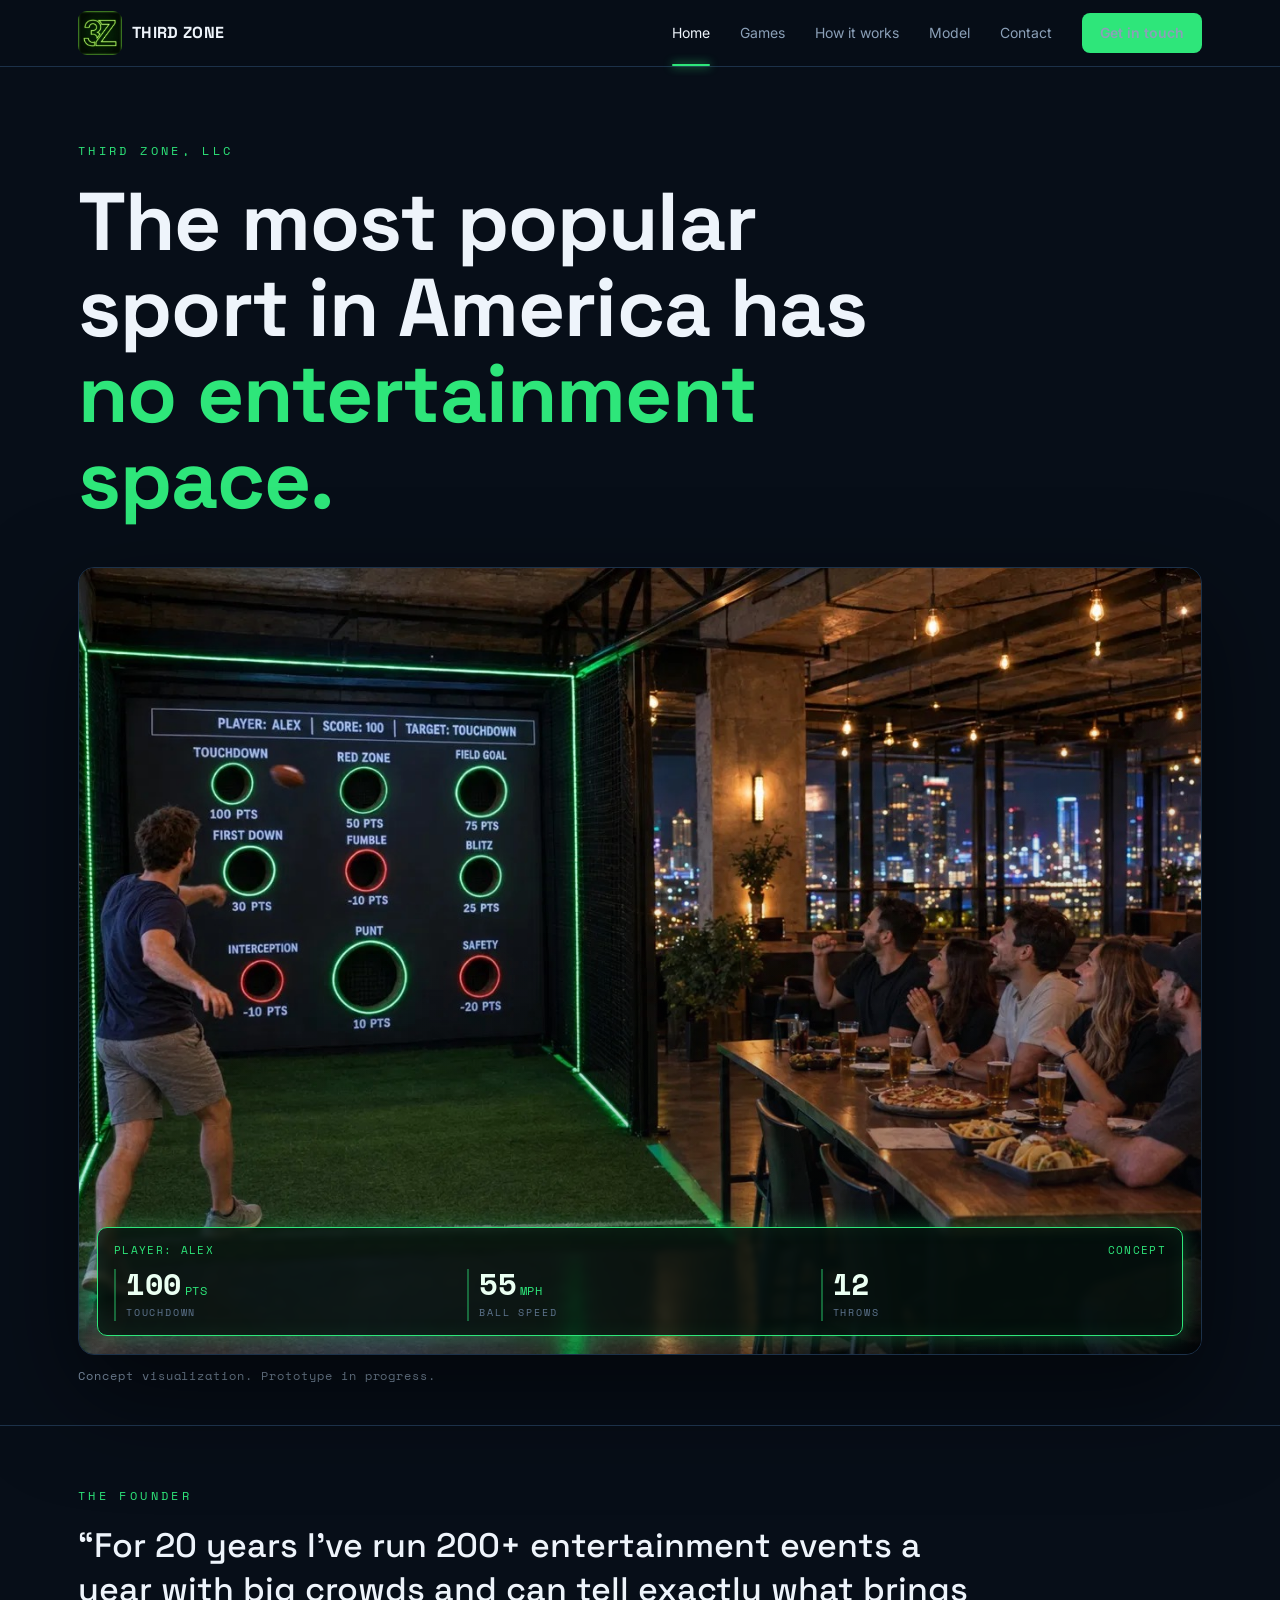
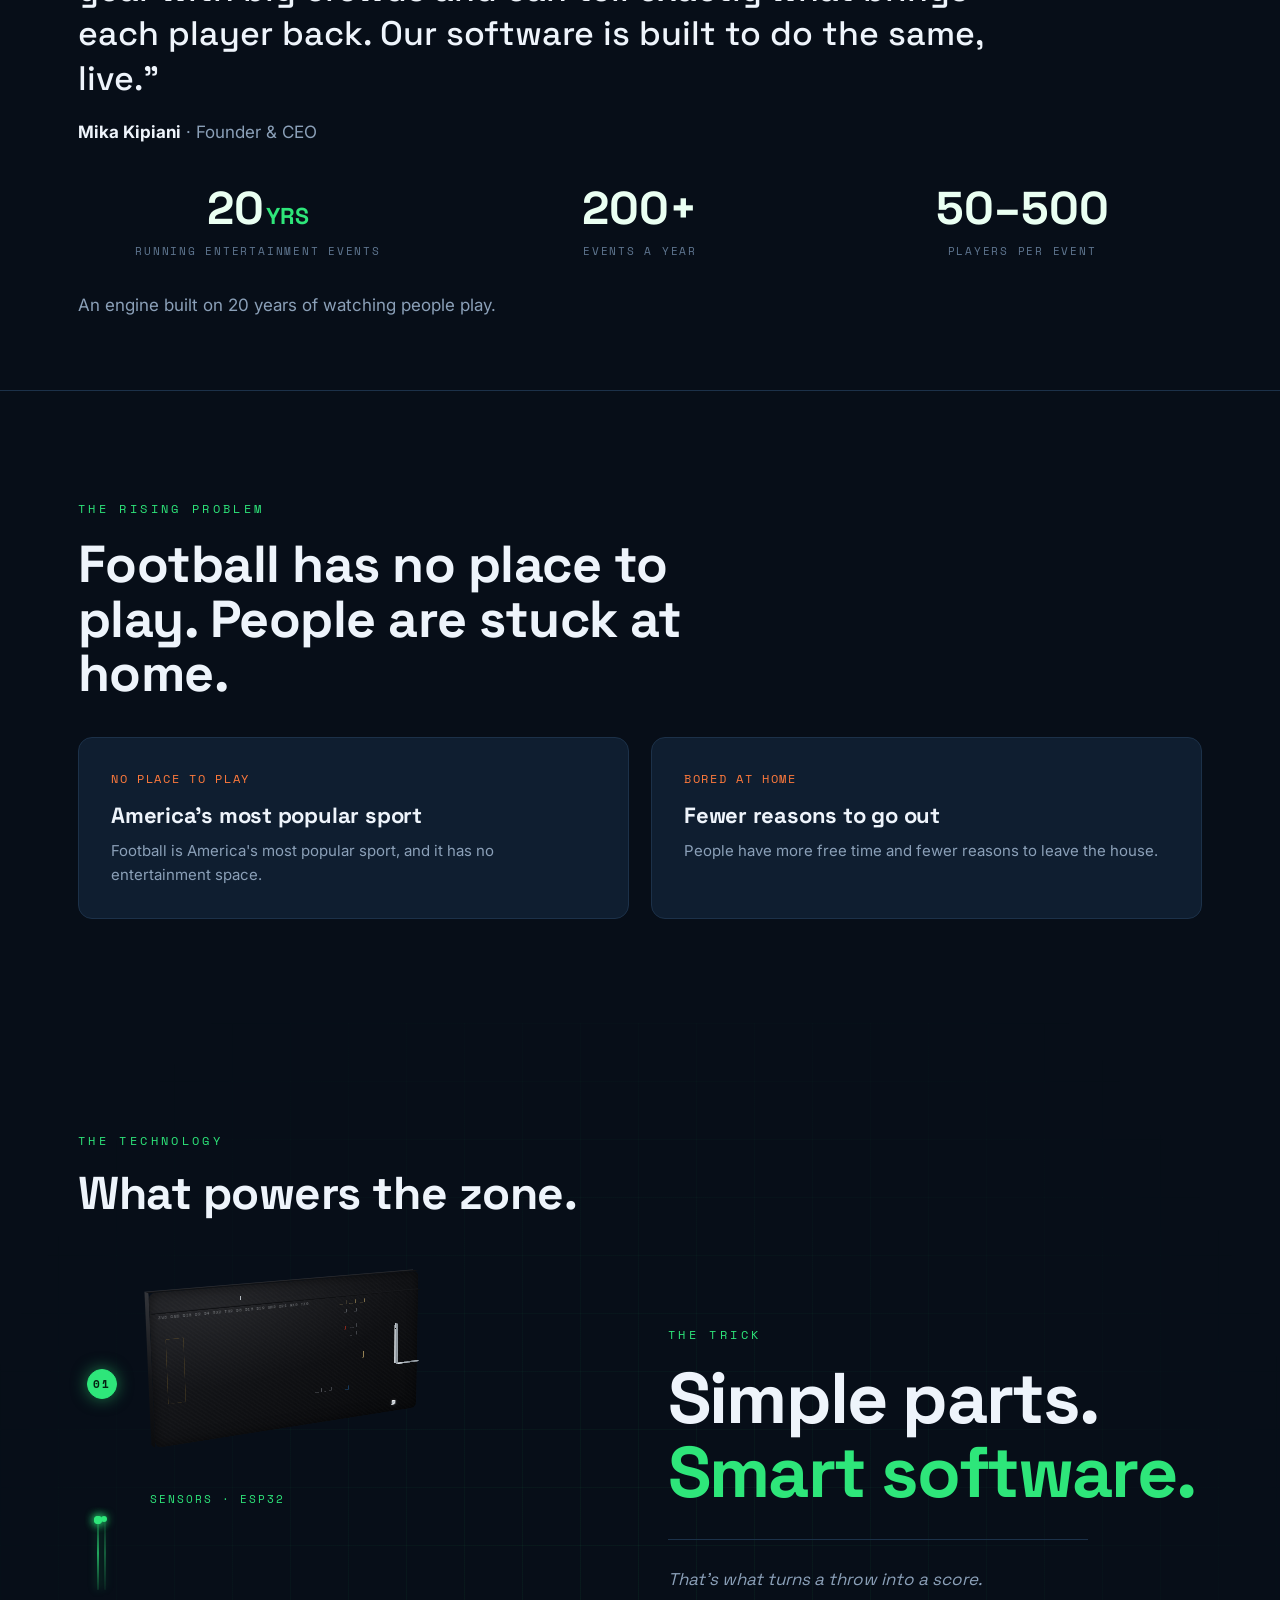
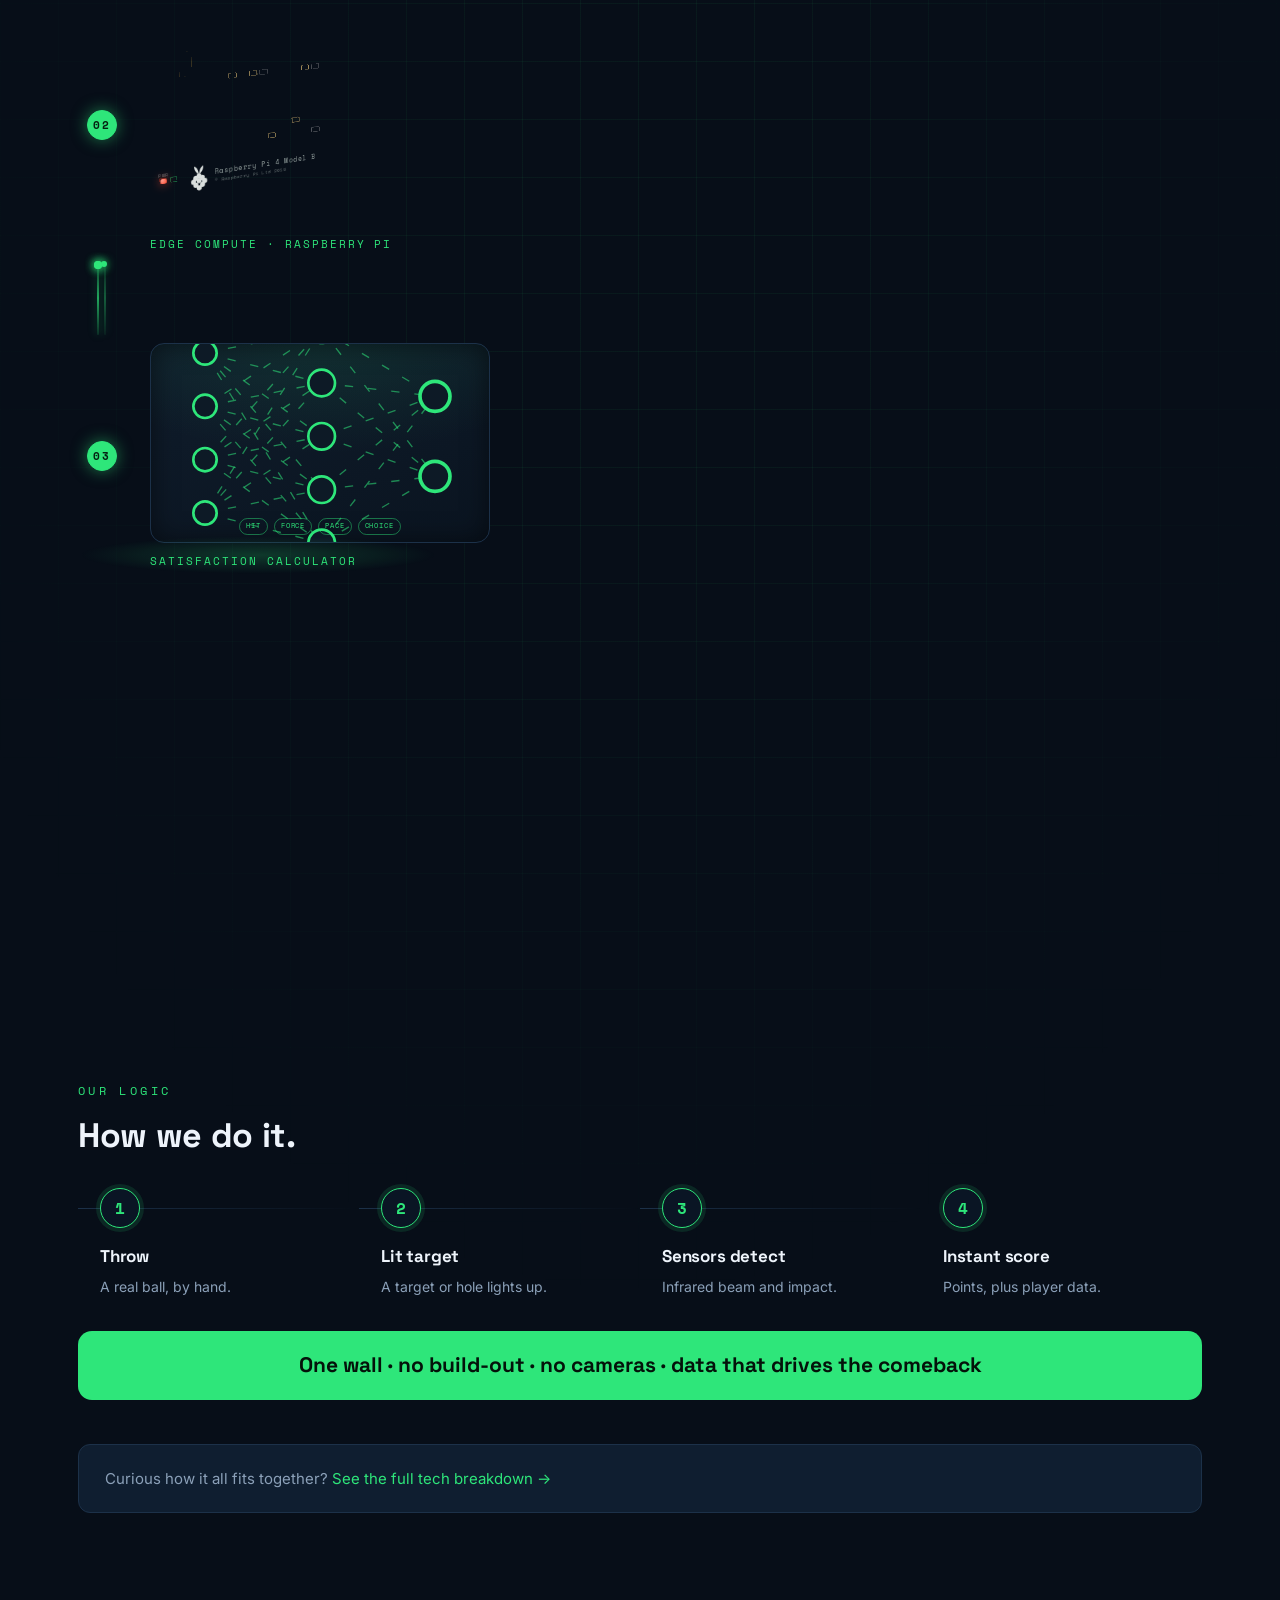
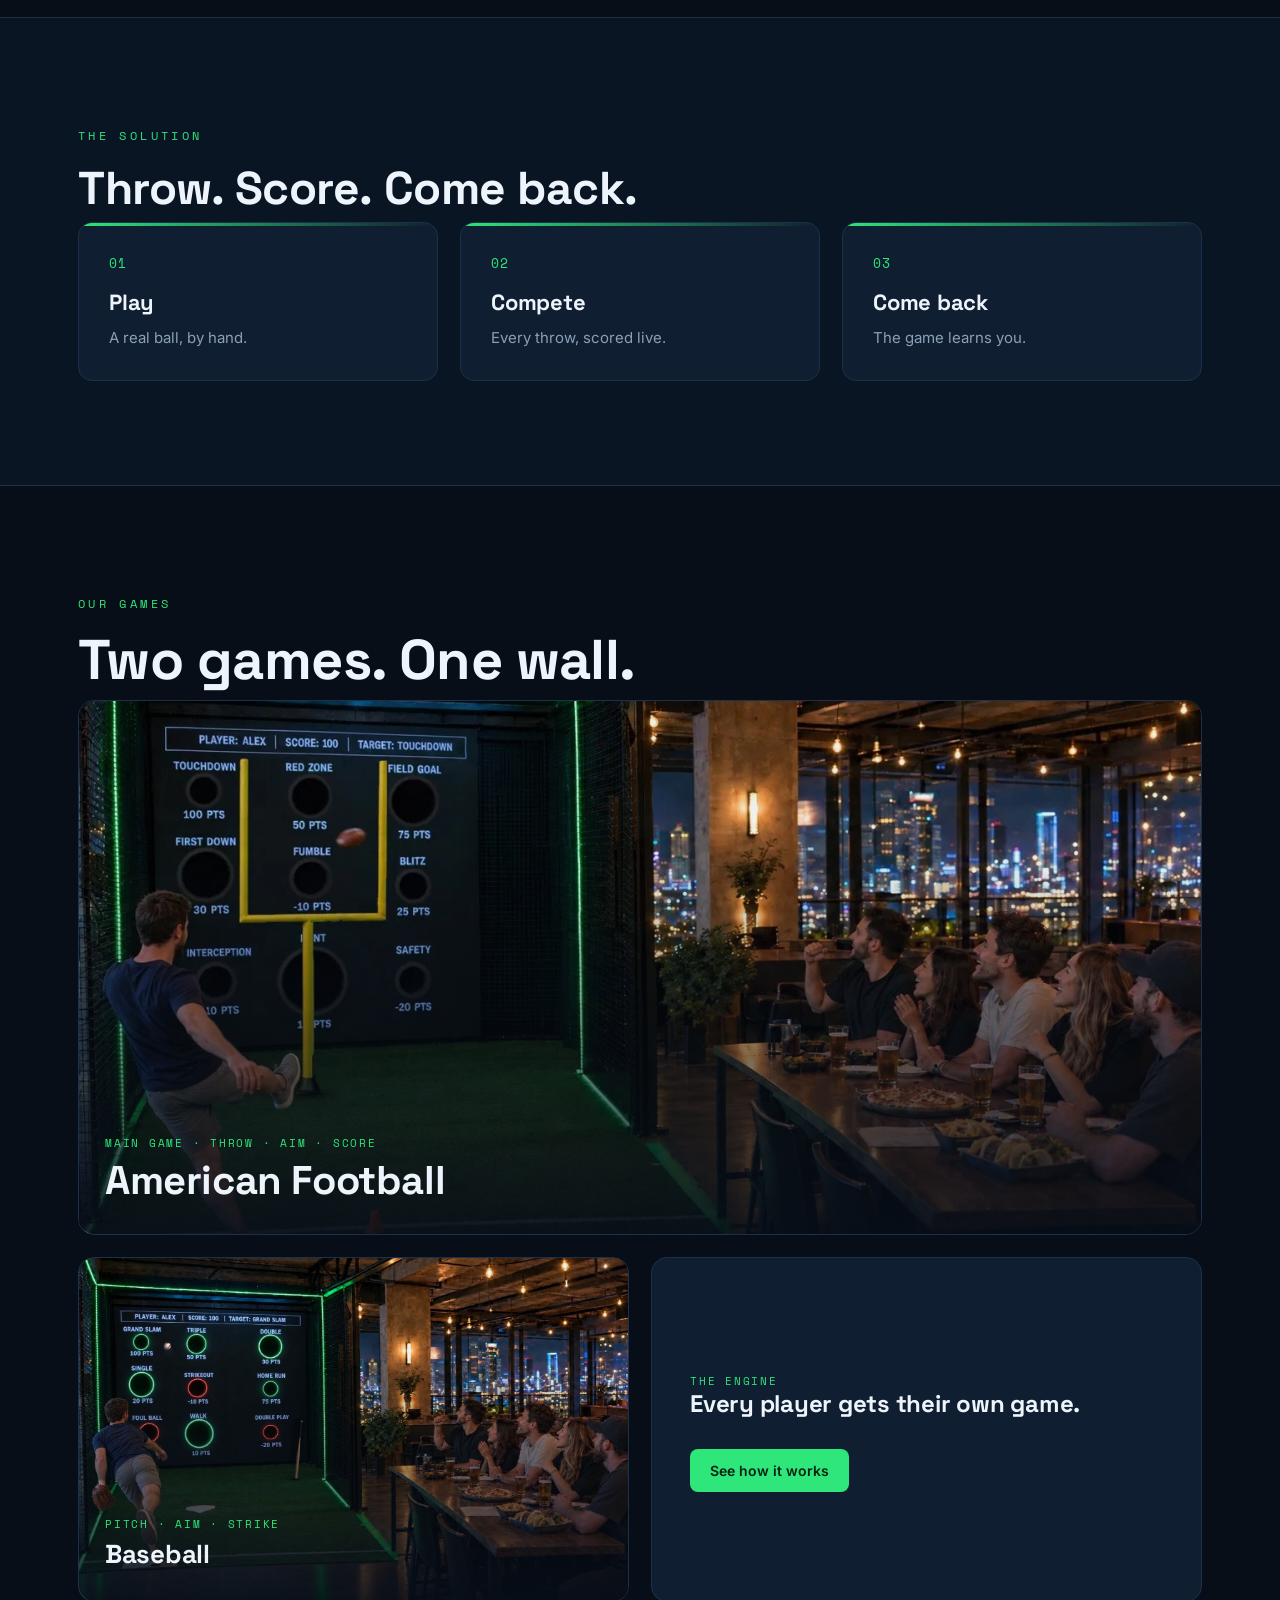
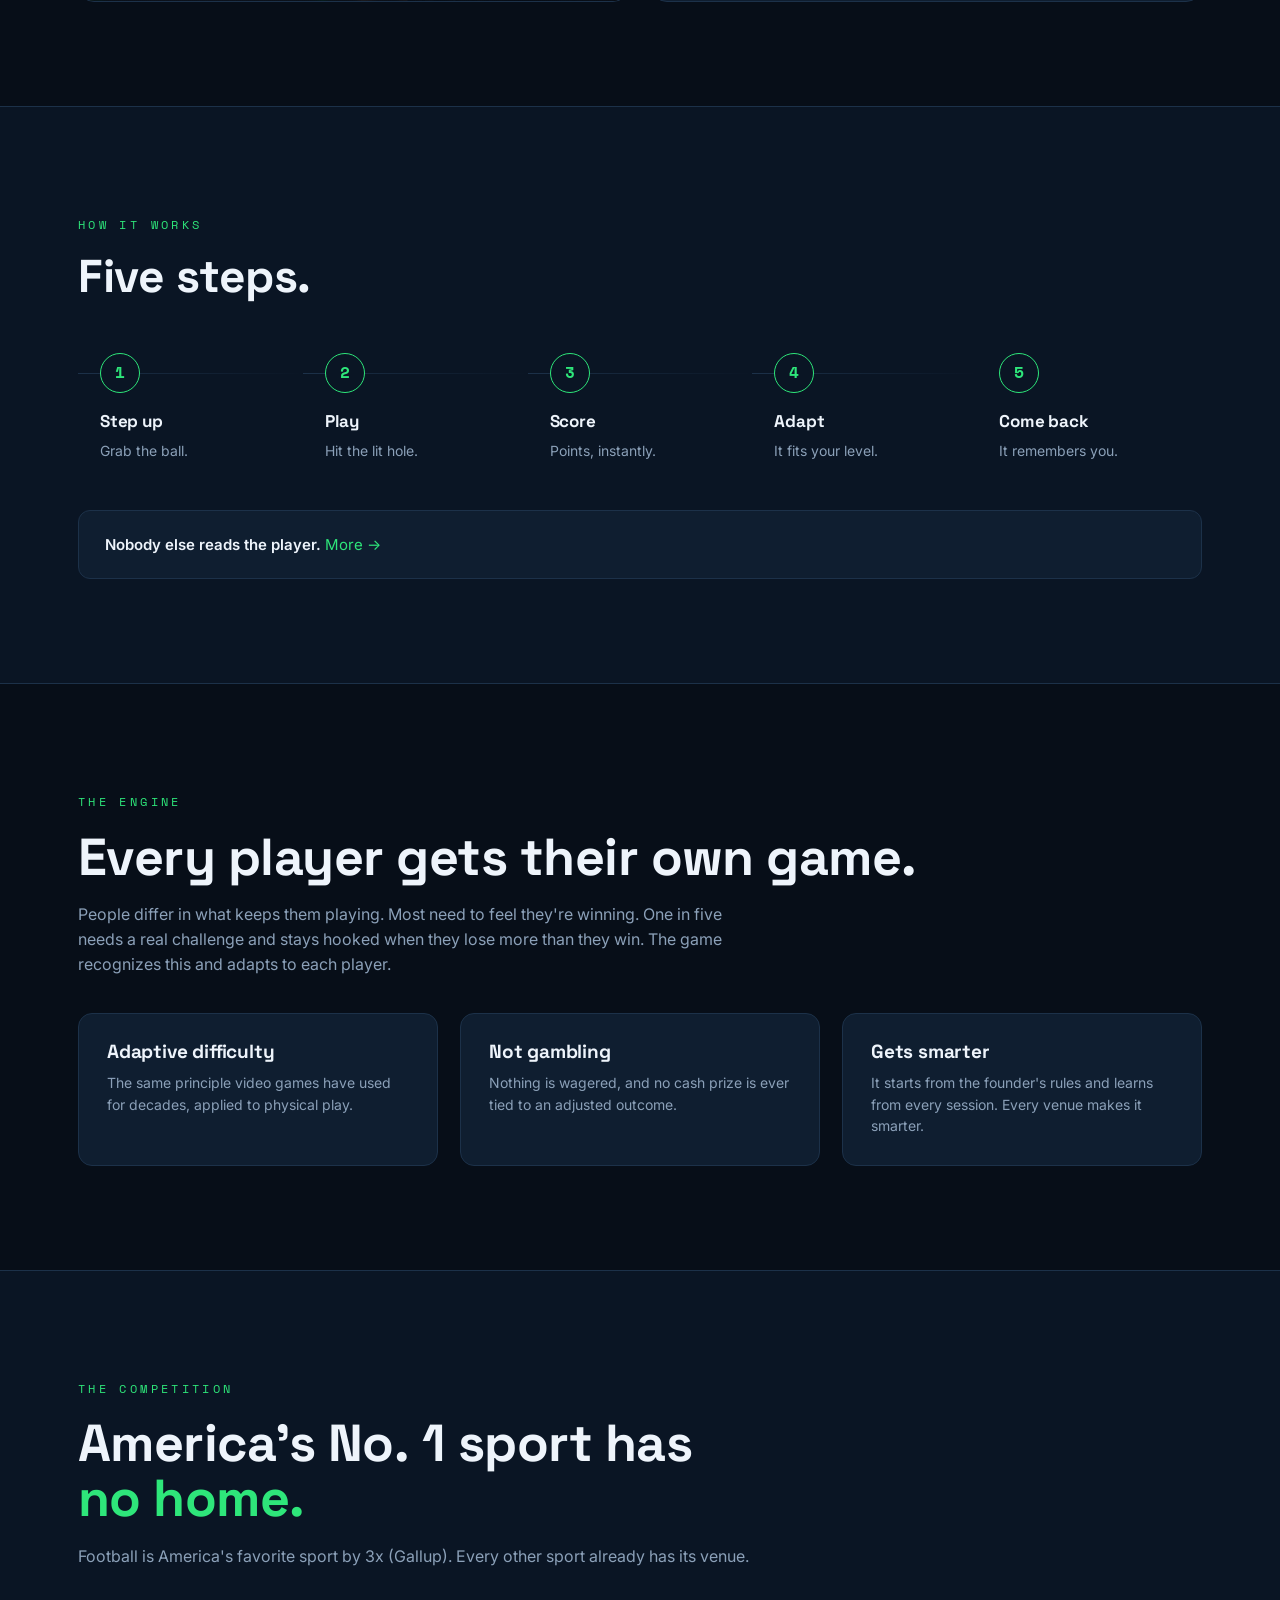
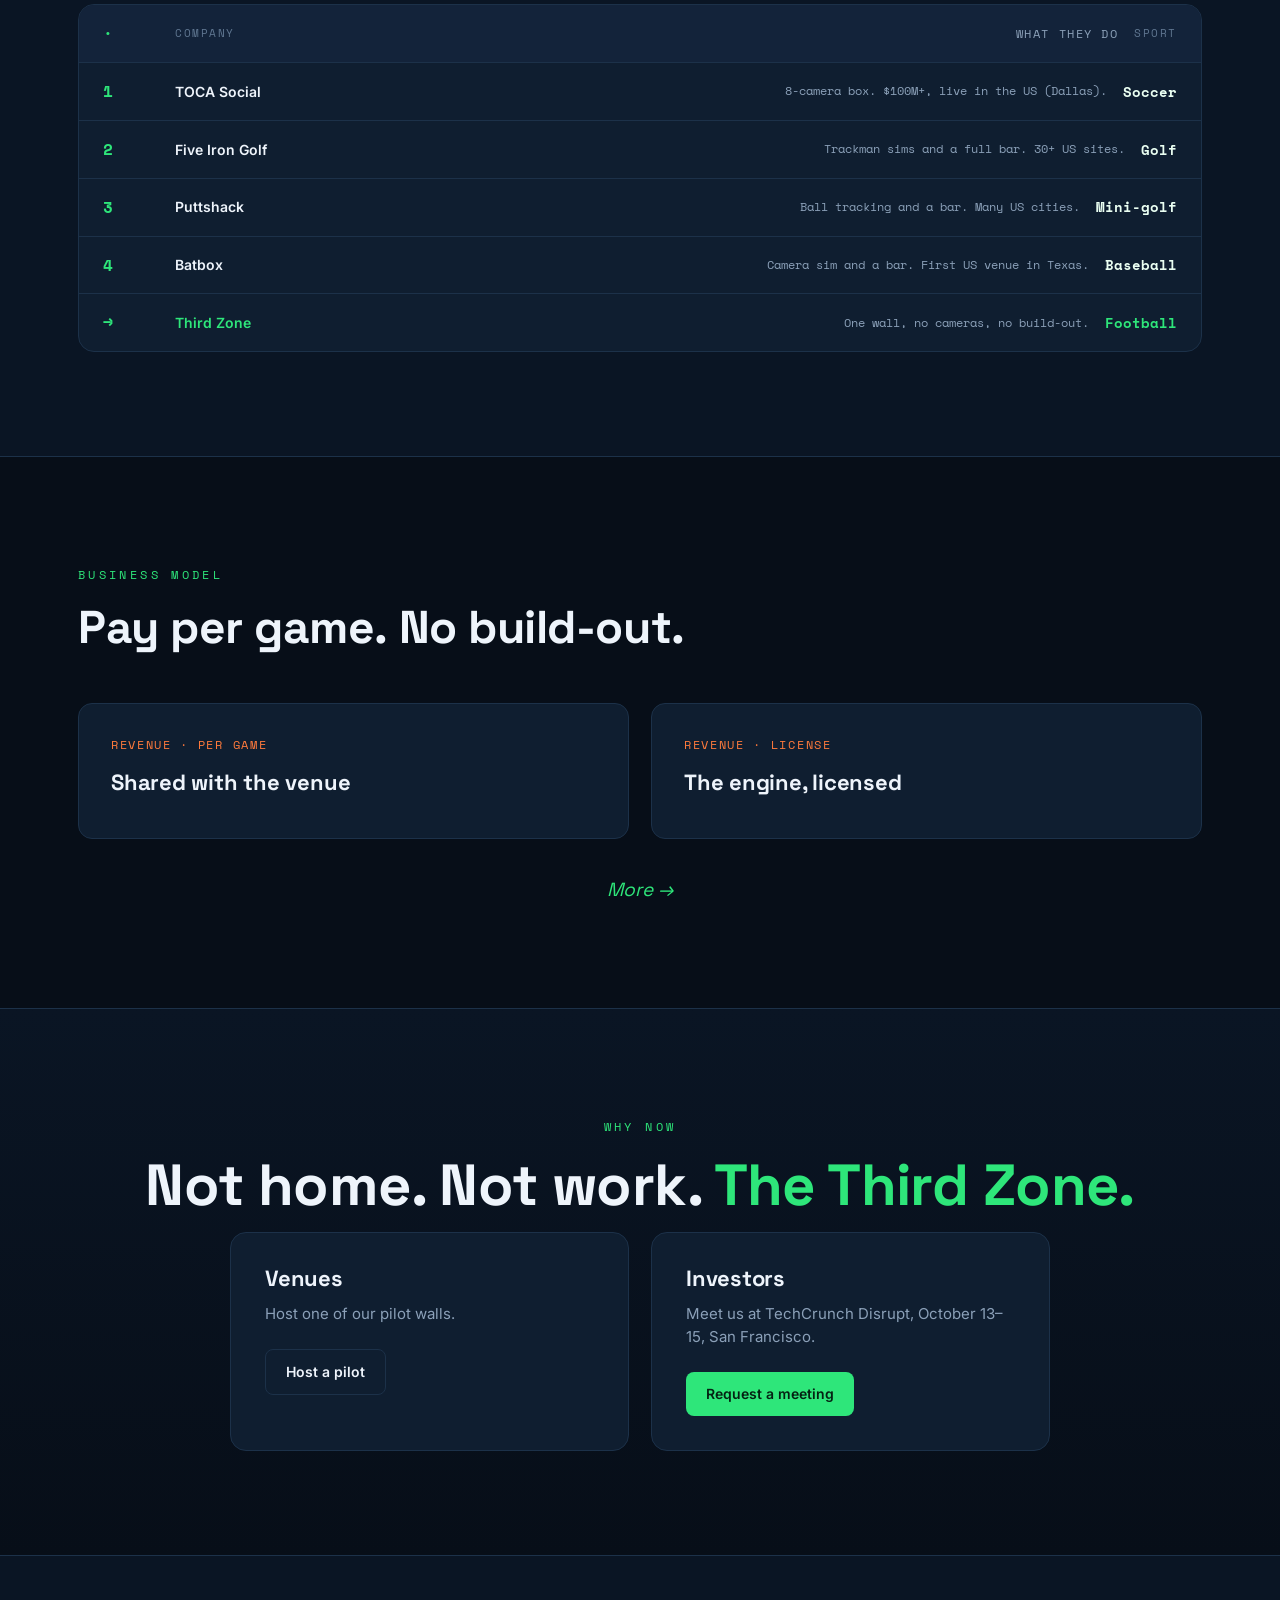
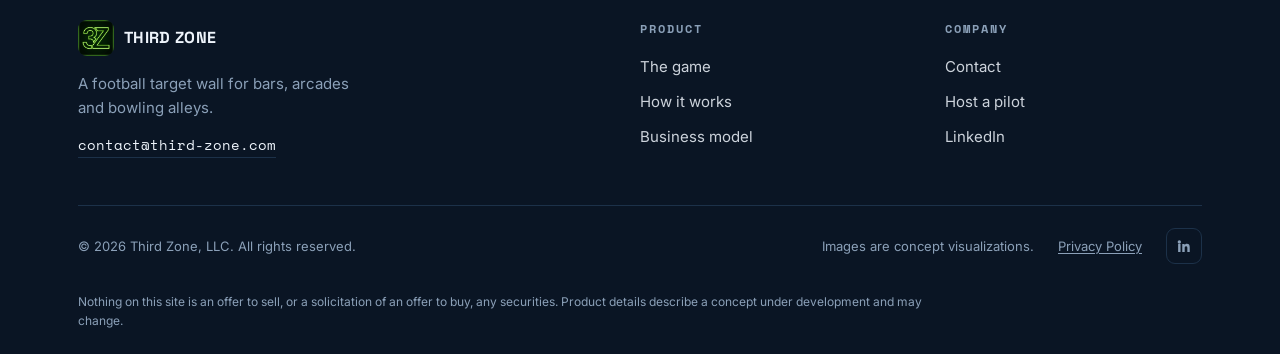
==== commit 99140fb5: "Add deck sections to the homepage; remove hero buttons Co-Authored-By: Claude Opus 5.5 <noreply@anth" ====
--- a/index.html
+++ b/index.html
@@ -1,472 +1,521 @@
-<!DOCTYPE html>
-<html lang="en">
-<head>
-<meta charset="UTF-8">
-<meta name="viewport" content="width=device-width, initial-scale=1.0">
-<title>Third Zone — A football target wall for bars, arcades and bowling alleys</title>
-<meta name="description" content="A football target wall for bars, arcades and bowling alleys. It learns what keeps each player coming back.">
-<meta property="og:type" content="website">
-<meta property="og:site_name" content="Third Zone">
-<meta property="og:title" content="Third Zone — A football target wall for bars, arcades and bowling alleys">
-<meta property="og:description" content="A football target wall for bars, arcades and bowling alleys. It learns what keeps each player coming back.">
-<meta property="og:image" content="https://third-zone.com/assets/football-throw.jpg">
-<meta name="twitter:card" content="summary_large_image">
-<meta name="twitter:title" content="Third Zone — A football target wall for bars, arcades and bowling alleys">
-<meta name="twitter:description" content="A football target wall for bars, arcades and bowling alleys. It learns what keeps each player coming back.">
-<meta name="twitter:image" content="https://third-zone.com/assets/football-throw.jpg">
-<link rel="preconnect" href="https://fonts.googleapis.com">
-<link rel="preconnect" href="https://fonts.gstatic.com" crossorigin>
-<link href="https://fonts.googleapis.com/css2?family=Space+Grotesk:wght@400;500;600;700&family=Inter:wght@400;500;600&family=Space+Mono:wght@400;700&display=swap" rel="stylesheet">
-<link rel="stylesheet" href="styles.css">
-<link rel="icon" href="assets/favicon.ico" sizes="any">
-<link rel="icon" type="image/png" sizes="32x32" href="assets/favicon-32.png">
-<link rel="apple-touch-icon" href="assets/apple-touch-icon.png">
-</head>
-<body>
-
-<!-- NAV -->
-<nav class="nav">
-  <div class="wrap nav-inner">
-    <a class="brand" href="index.html"><img class="brand-logo" src="assets/logo-nav.png" alt="Third Zone 3Z logo">THIRD ZONE</a>
-    <div class="nav-links">
-      <a href="index.html" class="active">Home</a>
-      <a href="games.html">Games</a>
-      <a href="how.html">How it works</a>
-      <a href="model.html">Model</a>
-      <a href="contact.html">Contact</a>
-      <a href="contact.html" class="btn btn-primary">Get in touch</a>
-    </div>
-    <button class="hamb" id="hamb" aria-label="Menu" aria-expanded="false"><span></span><span></span><span></span></button>
-  </div>
-  <div class="mobile-panel" id="mobilePanel">
-    <a href="index.html" class="active">Home</a>
-    <a href="games.html">Games</a>
-    <a href="how.html">How it works</a>
-    <a href="model.html">Model</a>
-    <a href="contact.html">Contact</a>
-    <a href="contact.html" class="btn btn-primary">Get in touch</a>
-  </div>
-</nav>
-
-<!-- HERO -->
-<header class="hero" style="padding-bottom:40px">
-  <div class="wrap">
-    <span class="eyebrow">Third Zone, LLC</span>
-    <h1 style="font-size:clamp(40px,6.4vw,84px);max-width:17ch">The most popular sport in America has <span class="accent">no entertainment space.</span></h1>
-    <div class="hero-cta">
-      <a href="contact.html" class="btn btn-primary">Meet us at TechCrunch Disrupt</a>
-      <a href="contact.html" class="btn btn-ghost">Host a pilot</a>
-    </div>
-    <div class="hero-visual" style="margin-top:44px">
-      <img src="assets/football-throw.jpg" alt="Player throwing a football at a lit target wall while friends cheer from a bar table">
-      <div class="hud" id="hud">
-        <div class="hud-top">
-          <span>PLAYER: ALEX</span>
-          <span class="hud-live">CONCEPT</span>
-        </div>
-        <div class="hud-stats">
-          <div class="hud-stat"><div class="val">100<span class="unit">PTS</span></div><div class="lbl">Touchdown</div></div>
-          <div class="hud-stat"><div class="val">55<span class="unit">MPH</span></div><div class="lbl">Ball speed</div></div>
-          <div class="hud-stat"><div class="val">12</div><div class="lbl">Throws</div></div>
-        </div>
-      </div>
-    </div>
-    <p style="margin-top:12px;font-family:var(--mono);font-size:12px;letter-spacing:.08em;color:var(--muted)">Concept visualization. Prototype in progress.</p>
-  </div>
-</header>
-
-<!-- FOUNDER -->
-<section class="section" style="padding-top:56px;padding-bottom:72px;border-top:1px solid var(--line)">
-  <div class="wrap">
-    <span class="eyebrow">The founder</span>
-    <blockquote style="margin:0 0 18px;font-family:var(--display);font-weight:500;font-size:clamp(22px,2.7vw,34px);line-height:1.3;max-width:920px">&ldquo;For 20 years I've run 200+ entertainment events a year with big crowds and can tell exactly what brings each player back. Our software is built to do the same, live.&rdquo;</blockquote>
-    <p style="color:var(--muted);font-size:17px"><b style="color:var(--text)">Mika Kipiani</b> &middot; Founder &amp; CEO</p>
-    <div style="display:grid;grid-template-columns:repeat(auto-fit,minmax(180px,1fr));gap:22px;margin-top:40px">
-      <div class="statcell"><div class="big">20<span class="unit">YRS</span></div><div class="cap">Running entertainment events</div></div>
-      <div class="statcell"><div class="big">200+</div><div class="cap">Events a year</div></div>
-      <div class="statcell"><div class="big">50&ndash;500</div><div class="cap">Players per event</div></div>
-    </div>
-  </div>
-</section>
-
-<!-- TECHNOLOGY -->
-<section class="section tech">
-  <div class="wrap">
-    <span class="eyebrow">The technology</span>
-    <h2 style="font-size:clamp(30px,4vw,46px);margin-bottom:34px">What powers the zone.</h2>
-
-
-    <div class="tech-split">
-      <div class="board3d reveal" id="board3d">
-        <div class="rig" id="boardStage">
-        <div class="rig-slot stage " data-stage="01" style="--s:.72">
-          <span class="stage-n">01</span>
-          <div class="board-spin">
-            <div class="pcb esp" style="--bw:440px;--bh:220px;--bt:16px">
-              <div class="pcb-face pcb-front"></div>
-              <div class="pcb-face pcb-back"></div>
-              <div class="pcb-edge e-left"></div>
-              <div class="pcb-edge e-right"></div>
-              <div class="pcb-edge e-top"></div>
-              <div class="pcb-edge e-bottom"></div>
-              <div class="side side-front">
-              <div class="part hdr" style="--x:0px;--y:6px;--z:8px;--w:440px;--h:22px;--d:10px"><div class="p-top"></div><div class="p-wall p-n"></div><div class="p-wall p-s"></div><div class="p-wall p-w"></div><div class="p-wall p-e"></div></div>
-              <div class="part hdr" style="--x:0px;--y:192px;--z:8px;--w:440px;--h:22px;--d:10px"><div class="p-top"></div><div class="p-wall p-n"></div><div class="p-wall p-s"></div><div class="p-wall p-w"></div><div class="p-wall p-e"></div></div>
-              <div aria-hidden="true" class="silk pinrow pinrow-t">3V3 GND D15 D2 D4 RX2 TX2 D5 D18 D19 GND D21 RX0 TX0</div>
-              <div aria-hidden="true" class="silk pinrow pinrow-b">VIN GND D13 D12 D14 D27 D26 D25 D33 D32 D35 D34 VN VP</div>
-              <div class="part pintip" style="--x:20px;--y:12px;--z:18px;--w:7px;--h:7px;--d:4.5px"><div class="p-top"></div><div class="p-wall p-s"></div><div class="p-wall p-e"></div></div>
-              <div class="part pintip" style="--x:20px;--y:198px;--z:18px;--w:7px;--h:7px;--d:4.5px"><div class="p-top"></div><div class="p-wall p-s"></div><div class="p-wall p-e"></div></div>
-              <div class="part pintip" style="--x:72px;--y:12px;--z:18px;--w:7px;--h:7px;--d:4.5px"><div class="p-top"></div><div class="p-wall p-s"></div><div class="p-wall p-e"></div></div>
-              <div class="part pintip" style="--x:72px;--y:198px;--z:18px;--w:7px;--h:7px;--d:4.5px"><div class="p-top"></div><div class="p-wall p-s"></div><div class="p-wall p-e"></div></div>
-              <div class="part pintip" style="--x:124px;--y:12px;--z:18px;--w:7px;--h:7px;--d:4.5px"><div class="p-top"></div><div class="p-wall p-s"></div><div class="p-wall p-e"></div></div>
-              <div class="part pintip" style="--x:124px;--y:198px;--z:18px;--w:7px;--h:7px;--d:4.5px"><div class="p-top"></div><div class="p-wall p-s"></div><div class="p-wall p-e"></div></div>
-              <div class="part pintip" style="--x:176px;--y:12px;--z:18px;--w:7px;--h:7px;--d:4.5px"><div class="p-top"></div><div class="p-wall p-s"></div><div class="p-wall p-e"></div></div>
-              <div class="part pintip" style="--x:176px;--y:198px;--z:18px;--w:7px;--h:7px;--d:4.5px"><div class="p-top"></div><div class="p-wall p-s"></div><div class="p-wall p-e"></div></div>
-              <div class="part pintip" style="--x:228px;--y:12px;--z:18px;--w:7px;--h:7px;--d:4.5px"><div class="p-top"></div><div class="p-wall p-s"></div><div class="p-wall p-e"></div></div>
-              <div class="part pintip" style="--x:228px;--y:198px;--z:18px;--w:7px;--h:7px;--d:4.5px"><div class="p-top"></div><div class="p-wall p-s"></div><div class="p-wall p-e"></div></div>
-              <div class="part pintip" style="--x:280px;--y:12px;--z:18px;--w:7px;--h:7px;--d:4.5px"><div class="p-top"></div><div class="p-wall p-s"></div><div class="p-wall p-e"></div></div>
-              <div class="part pintip" style="--x:280px;--y:198px;--z:18px;--w:7px;--h:7px;--d:4.5px"><div class="p-top"></div><div class="p-wall p-s"></div><div class="p-wall p-e"></div></div>
-              <div class="part pintip" style="--x:332px;--y:12px;--z:18px;--w:7px;--h:7px;--d:4.5px"><div class="p-top"></div><div class="p-wall p-s"></div><div class="p-wall p-e"></div></div>
-              <div class="part pintip" style="--x:332px;--y:198px;--z:18px;--w:7px;--h:7px;--d:4.5px"><div class="p-top"></div><div class="p-wall p-s"></div><div class="p-wall p-e"></div></div>
-              <div class="part pintip" style="--x:384px;--y:12px;--z:18px;--w:7px;--h:7px;--d:4.5px"><div class="p-top"></div><div class="p-wall p-s"></div><div class="p-wall p-e"></div></div>
-              <div class="part pintip" style="--x:384px;--y:198px;--z:18px;--w:7px;--h:7px;--d:4.5px"><div class="p-top"></div><div class="p-wall p-s"></div><div class="p-wall p-e"></div></div>
-              <div class="part mod" style="--x:14px;--y:36px;--z:8px;--w:230px;--h:148px;--d:2.6px"><div class="p-top"></div><div class="p-wall p-n"></div><div class="p-wall p-s"></div><div class="p-wall p-w"></div><div class="p-wall p-e"></div></div>
-              <div class="part shield" style="--x:53px;--y:40px;--z:10.6px;--w:187px;--h:140px;--d:4.4px"><div class="p-top"><span aria-hidden="true" class="mod-name">ESP-32</span><span aria-hidden="true" class="mod-sub">WROOM-32</span><span class="mod-wifi"></span><span class="mod-cert"></span><span class="mod-qr"></span><span class="mod-lot"></span></div><div class="p-wall p-n"></div><div class="p-wall p-s"></div><div class="p-wall p-w"></div><div class="p-wall p-e"></div></div>
-              <div class="part ant" style="--x:21px;--y:66px;--z:10.6px;--w:26px;--h:92px;--d:1.0px"><div class="p-top"></div><div class="p-wall p-n"></div><div class="p-wall p-s"></div><div class="p-wall p-w"></div><div class="p-wall p-e"></div></div>
-              <div class="part reg" style="--x:254px;--y:34px;--z:8px;--w:35px;--h:27px;--d:5.6px"><div class="p-top"><i class="tab"></i></div><div class="p-wall p-n"></div><div class="p-wall p-s"></div><div class="p-wall p-w"></div><div class="p-wall p-e"></div></div>
-              <div class="part cer" style="--x:298px;--y:35px;--z:8px;--w:11px;--h:6px;--d:3.2px"><div class="p-top"></div><div class="p-wall p-s"></div><div class="p-wall p-e"></div></div>
-              <div class="part cer" style="--x:314px;--y:35px;--z:8px;--w:11px;--h:6px;--d:3.2px"><div class="p-top"></div><div class="p-wall p-s"></div><div class="p-wall p-e"></div></div>
-              <div class="part cer" style="--x:330px;--y:35px;--z:8px;--w:11px;--h:6px;--d:3.2px"><div class="p-top"></div><div class="p-wall p-s"></div><div class="p-wall p-e"></div></div>
-              <div class="part res" style="--x:298px;--y:48px;--z:8px;--w:12px;--h:6px;--d:2.6px"><div class="p-top"></div><div class="p-wall p-s"></div><div class="p-wall p-e"></div></div>
-              <div class="part res" style="--x:315px;--y:48px;--z:8px;--w:12px;--h:6px;--d:2.6px"><div class="p-top"></div><div class="p-wall p-s"></div><div class="p-wall p-e"></div></div>
-              <div class="part tant" style="--x:254px;--y:72px;--z:8px;--w:35px;--h:25px;--d:7.6px"><div class="p-top"></div><div class="p-wall p-n"></div><div class="p-wall p-s"></div><div class="p-wall p-w"></div><div class="p-wall p-e"></div></div>
-              <div class="part led red" style="--x:300px;--y:74px;--z:8px;--w:8px;--h:6px;--d:3.0px"><div class="p-top"></div><div class="p-wall p-s"></div><div class="p-wall p-e"></div></div>
-              <div class="part res" style="--x:316px;--y:72px;--z:8px;--w:12px;--h:6px;--d:2.6px"><div class="p-top"></div><div class="p-wall p-s"></div><div class="p-wall p-e"></div></div>
-              <div class="part res" style="--x:316px;--y:84px;--z:8px;--w:12px;--h:6px;--d:2.6px"><div class="p-top"></div><div class="p-wall p-s"></div><div class="p-wall p-e"></div></div>
-              <div class="part ic" style="--x:254px;--y:114px;--z:8px;--w:45px;--h:43px;--d:4.2px"><div class="p-top"></div><div class="p-wall p-n"></div><div class="p-wall p-s"></div><div class="p-wall p-w"></div><div class="p-wall p-e"></div></div>
-              <div class="part sot" style="--x:310px;--y:114px;--z:8px;--w:15px;--h:12px;--d:3.6px"><div class="p-top"><i class="lg l1"></i><i class="lg l2"></i><i class="lg l3"></i></div><div class="p-wall p-s"></div><div class="p-wall p-e"></div></div>
-              <div class="part sot" style="--x:310px;--y:132px;--z:8px;--w:15px;--h:12px;--d:3.6px"><div class="p-top"><i class="lg l1"></i><i class="lg l2"></i><i class="lg l3"></i></div><div class="p-wall p-s"></div><div class="p-wall p-e"></div></div>
-              <div class="part xtal" style="--x:308px;--y:152px;--z:8px;--w:21px;--h:12px;--d:4.8px"><div class="p-top"></div><div class="p-wall p-n"></div><div class="p-wall p-s"></div><div class="p-wall p-w"></div><div class="p-wall p-e"></div></div>
-              <div class="part cer" style="--x:334px;--y:116px;--z:8px;--w:6px;--h:11px;--d:3.2px"><div class="p-top"></div><div class="p-wall p-s"></div><div class="p-wall p-e"></div></div>
-              <div class="part res" style="--x:254px;--y:166px;--z:8px;--w:12px;--h:6px;--d:2.6px"><div class="p-top"></div><div class="p-wall p-s"></div><div class="p-wall p-e"></div></div>
-              <div class="part res" style="--x:271px;--y:166px;--z:8px;--w:12px;--h:6px;--d:2.6px"><div class="p-top"></div><div class="p-wall p-s"></div><div class="p-wall p-e"></div></div>
-              <div class="part led blue" style="--x:306px;--y:168px;--z:8px;--w:8px;--h:6px;--d:3.0px"><div class="p-top"></div><div class="p-wall p-s"></div><div class="p-wall p-e"></div></div>
-              <div class="part btn" style="--x:352px;--y:43px;--z:8px;--w:30px;--h:30px;--d:7.6px"><div class="p-top"><i></i></div><div class="p-wall p-n"></div><div class="p-wall p-s"></div><div class="p-wall p-w"></div><div class="p-wall p-e"></div></div>
-              <div class="part btn" style="--x:352px;--y:147px;--z:8px;--w:30px;--h:30px;--d:7.6px"><div class="p-top"><i></i></div><div class="p-wall p-n"></div><div class="p-wall p-s"></div><div class="p-wall p-w"></div><div class="p-wall p-e"></div></div>
-              <div class="part usbc" style="--x:397px;--y:78px;--z:8px;--w:43px;--h:64px;--d:11px"><div class="p-top"></div><div class="p-wall p-n"></div><div class="p-wall p-s"></div><div class="p-wall p-w"></div><div class="p-wall p-e"></div></div>
-              <div aria-hidden="true" class="silk silk-en">EN</div>
-              <div aria-hidden="true" class="silk silk-io">BOOT</div>
-              </div>
-              <div class="side side-back">
-              <div class="part solder" style="--x:0px;--y:6px;--z:8px;--w:440px;--h:22px;--d:3.0px"><div class="p-top"></div><div class="p-wall p-n"></div><div class="p-wall p-s"></div><div class="p-wall p-w"></div><div class="p-wall p-e"></div></div>
-              <div class="part solder" style="--x:0px;--y:192px;--z:8px;--w:440px;--h:22px;--d:3.0px"><div class="p-top"></div><div class="p-wall p-n"></div><div class="p-wall p-s"></div><div class="p-wall p-w"></div><div class="p-wall p-e"></div></div>
-              <div class="part pinpost" style="--x:20px;--y:14px;--z:11px;--w:7px;--h:7px;--d:17px"><div class="p-top"></div><div class="p-wall p-s"></div><div class="p-wall p-e"></div></div>
-              <div class="part pinpost" style="--x:20px;--y:200px;--z:11px;--w:7px;--h:7px;--d:17px"><div class="p-top"></div><div class="p-wall p-s"></div><div class="p-wall p-e"></div></div>
-              <div class="part pinpost" style="--x:124px;--y:14px;--z:11px;--w:7px;--h:7px;--d:17px"><div class="p-top"></div><div class="p-wall p-s"></div><div class="p-wall p-e"></div></div>
-              <div class="part pinpost" style="--x:124px;--y:200px;--z:11px;--w:7px;--h:7px;--d:17px"><div class="p-top"></div><div class="p-wall p-s"></div><div class="p-wall p-e"></div></div>
-              <div class="part pinpost" style="--x:228px;--y:14px;--z:11px;--w:7px;--h:7px;--d:17px"><div class="p-top"></div><div class="p-wall p-s"></div><div class="p-wall p-e"></div></div>
-              <div class="part pinpost" style="--x:228px;--y:200px;--z:11px;--w:7px;--h:7px;--d:17px"><div class="p-top"></div><div class="p-wall p-s"></div><div class="p-wall p-e"></div></div>
-              <div class="part pinpost" style="--x:332px;--y:14px;--z:11px;--w:7px;--h:7px;--d:17px"><div class="p-top"></div><div class="p-wall p-s"></div><div class="p-wall p-e"></div></div>
-              <div class="part pinpost" style="--x:332px;--y:200px;--z:11px;--w:7px;--h:7px;--d:17px"><div class="p-top"></div><div class="p-wall p-s"></div><div class="p-wall p-e"></div></div>
-              <div class="part padblk" style="--x:120px;--y:66px;--z:8px;--w:120px;--h:84px;--d:0.6px"><div class="p-top"></div><div class="p-wall p-n"></div><div class="p-wall p-s"></div><div class="p-wall p-w"></div><div class="p-wall p-e"></div></div>
-              <div class="part res" style="--x:152px;--y:78px;--z:8px;--w:12px;--h:6px;--d:2.6px"><div class="p-top"></div><div class="p-wall p-s"></div><div class="p-wall p-e"></div></div>
-              <div class="part cer" style="--x:194px;--y:96px;--z:8px;--w:6px;--h:11px;--d:3.2px"><div class="p-top"></div><div class="p-wall p-s"></div><div class="p-wall p-e"></div></div>
-              <div aria-hidden="true" class="silk silk-b1">ESP32-DevKitC V4</div>
-              </div>
-            </div>
-          </div>
-          <div class="rig-label">SENSORS &middot; ESP32</div>
-        </div>
-        <div class="cable" data-cable="1"><span class="wire"></span><span class="wire w2"></span><i class="pulse"></i><i class="pulse d2"></i><i class="pulse d3"></i></div>
-        <div class="rig-slot stage " data-stage="02" style="--s:.84">
-          <span class="stage-n">02</span>
-          <div class="board-spin">
-            <div class="pcb rpi" style="--bw:340px;--bh:228px;--bt:14px">
-              <div class="pcb-face pcb-front"></div>
-              <div class="pcb-face pcb-back"></div>
-              <div class="pcb-edge e-left"></div>
-              <div class="pcb-edge e-right"></div>
-              <div class="pcb-edge e-top"></div>
-              <div class="pcb-edge e-bottom"></div>
-              <div class="side side-front">
-              <div class="part gpio-rail" style="--x:56px;--y:6px;--z:7px;--w:198px;--h:26px;--d:11px"><div class="p-top"></div><div class="p-wall p-n"></div><div class="p-wall p-s"></div><div class="p-wall p-w"></div><div class="p-wall p-e"></div></div>
-              <div aria-hidden="true" class="silk rpi-j8">J8</div>
-              <div class="part usbc" style="--x:0px;--y:42px;--z:7px;--w:30px;--h:22px;--d:8px"><div class="p-top"></div><div class="p-wall p-n"></div><div class="p-wall p-s"></div><div class="p-wall p-w"></div><div class="p-wall p-e"></div></div>
-              <div class="part hdmi" style="--x:0px;--y:78px;--z:7px;--w:26px;--h:20px;--d:7px"><div class="p-top"></div><div class="p-wall p-n"></div><div class="p-wall p-s"></div><div class="p-wall p-w"></div><div class="p-wall p-e"></div></div>
-              <div class="part hdmi" style="--x:0px;--y:110px;--z:7px;--w:26px;--h:20px;--d:7px"><div class="p-top"></div><div class="p-wall p-n"></div><div class="p-wall p-s"></div><div class="p-wall p-w"></div><div class="p-wall p-e"></div></div>
-              <div class="part jack" style="--x:0px;--y:146px;--z:7px;--w:26px;--h:26px;--d:10px"><div class="p-top"></div><div class="p-wall p-n"></div><div class="p-wall p-s"></div><div class="p-wall p-w"></div><div class="p-wall p-e"></div></div>
-              <div aria-hidden="true" class="silk rpi-lbl l1">PWR IN</div>
-              <div aria-hidden="true" class="silk rpi-lbl l2">HDMI0</div>
-              <div aria-hidden="true" class="silk rpi-lbl l3">HDMI1</div>
-              <div class="part rj45" style="--x:278px;--y:38px;--z:7px;--w:62px;--h:52px;--d:15px"><div class="p-top"><i class="rj-led a"></i><i class="rj-led b"></i><i class="rj-slot"></i></div><div class="p-wall p-n"></div><div class="p-wall p-s"></div><div class="p-wall p-w"></div><div class="p-wall p-e"></div></div>
-              <div class="part usba" style="--x:278px;--y:100px;--z:7px;--w:62px;--h:44px;--d:14px"><div class="p-top"><i class="ua u1 blue"></i><i class="ua u2 blue"></i></div><div class="p-wall p-n"></div><div class="p-wall p-s"></div><div class="p-wall p-w"></div><div class="p-wall p-e"></div></div>
-              <div class="part usba" style="--x:278px;--y:152px;--z:7px;--w:62px;--h:44px;--d:14px"><div class="p-top"><i class="ua u1"></i><i class="ua u2"></i></div><div class="p-wall p-n"></div><div class="p-wall p-s"></div><div class="p-wall p-w"></div><div class="p-wall p-e"></div></div>
-              <div class="part soc" style="--x:118px;--y:88px;--z:7px;--w:60px;--h:60px;--d:4.4px"><div class="p-top"><span aria-hidden="true" class="soc-l">BCM<br>2711</span></div><div class="p-wall p-n"></div><div class="p-wall p-s"></div><div class="p-wall p-w"></div><div class="p-wall p-e"></div></div>
-              <div class="part soclid" style="--x:126px;--y:96px;--z:7px;--w:44px;--h:44px;--d:2.2px"><div class="p-top"></div><div class="p-wall p-n"></div><div class="p-wall p-s"></div><div class="p-wall p-w"></div><div class="p-wall p-e"></div></div>
-              <div class="part ram" style="--x:186px;--y:96px;--z:7px;--w:38px;--h:38px;--d:3.4px"><div class="p-top"><span aria-hidden="true" class="soc-l sm">LPDDR4</span></div><div class="p-wall p-n"></div><div class="p-wall p-s"></div><div class="p-wall p-w"></div><div class="p-wall p-e"></div></div>
-              <div class="part can" style="--x:62px;--y:88px;--z:7px;--w:44px;--h:30px;--d:4.6px"><div class="p-top"><i class="can-t"></i></div><div class="p-wall p-n"></div><div class="p-wall p-s"></div><div class="p-wall p-w"></div><div class="p-wall p-e"></div></div>
-              <div class="part ant" style="--x:36px;--y:44px;--z:7px;--w:16px;--h:30px;--d:0.8px"><div class="p-top"></div><div class="p-wall p-n"></div><div class="p-wall p-s"></div><div class="p-wall p-w"></div><div class="p-wall p-e"></div></div>
-              <div class="part ic" style="--x:238px;--y:104px;--z:7px;--w:26px;--h:26px;--d:3.0px"><div class="p-top"><span aria-hidden="true" class="soc-l xs">VL805</span></div><div class="p-wall p-n"></div><div class="p-wall p-s"></div><div class="p-wall p-w"></div><div class="p-wall p-e"></div></div>
-              <div class="part ic" style="--x:238px;--y:62px;--z:7px;--w:26px;--h:26px;--d:3.0px"><div class="p-top"><span aria-hidden="true" class="soc-l xs">PHY</span></div><div class="p-wall p-n"></div><div class="p-wall p-s"></div><div class="p-wall p-w"></div><div class="p-wall p-e"></div></div>
-              <div class="part ic" style="--x:100px;--y:158px;--z:7px;--w:24px;--h:20px;--d:3.0px"><div class="p-top"><span aria-hidden="true" class="soc-l xs">PMIC</span></div><div class="p-wall p-n"></div><div class="p-wall p-s"></div><div class="p-wall p-w"></div><div class="p-wall p-e"></div></div>
-              <div class="part fpc" style="--x:44px;--y:170px;--z:7px;--w:44px;--h:12px;--d:4.5px"><div class="p-top"></div><div class="p-wall p-n"></div><div class="p-wall p-s"></div><div class="p-wall p-w"></div><div class="p-wall p-e"></div></div>
-              <div class="part fpc" style="--x:200px;--y:176px;--z:7px;--w:44px;--h:12px;--d:4.5px"><div class="p-top"></div><div class="p-wall p-n"></div><div class="p-wall p-s"></div><div class="p-wall p-w"></div><div class="p-wall p-e"></div></div>
-              <div aria-hidden="true" class="silk rpi-lbl f1">DISPLAY</div>
-              <div aria-hidden="true" class="silk rpi-lbl f2">CAMERA</div>
-              <div class="part gpio-rail poe" style="--x:260px;--y:10px;--z:7px;--w:20px;--h:20px;--d:9px"><div class="p-top"></div><div class="p-wall p-n"></div><div class="p-wall p-s"></div><div class="p-wall p-w"></div><div class="p-wall p-e"></div></div>
-              <div class="part mhole" style="--x:14px;--y:16px;--z:7px;--w:13px;--h:13px;--d:0.6px"><div class="p-top"></div><div class="p-wall p-n"></div><div class="p-wall p-s"></div><div class="p-wall p-w"></div><div class="p-wall p-e"></div></div>
-              <div class="part mhole" style="--x:246px;--y:16px;--z:7px;--w:13px;--h:13px;--d:0.6px"><div class="p-top"></div><div class="p-wall p-n"></div><div class="p-wall p-s"></div><div class="p-wall p-w"></div><div class="p-wall p-e"></div></div>
-              <div class="part mhole" style="--x:14px;--y:210px;--z:7px;--w:13px;--h:13px;--d:0.6px"><div class="p-top"></div><div class="p-wall p-n"></div><div class="p-wall p-s"></div><div class="p-wall p-w"></div><div class="p-wall p-e"></div></div>
-              <div class="part mhole" style="--x:246px;--y:210px;--z:7px;--w:13px;--h:13px;--d:0.6px"><div class="p-top"></div><div class="p-wall p-n"></div><div class="p-wall p-s"></div><div class="p-wall p-w"></div><div class="p-wall p-e"></div></div>
-              <div class="part cer" style="--x:100px;--y:76px;--z:7px;--w:10px;--h:6px;--d:3.0px"><div class="p-top"></div><div class="p-wall p-n"></div><div class="p-wall p-s"></div><div class="p-wall p-w"></div><div class="p-wall p-e"></div></div>
-              <div class="part cer" style="--x:128px;--y:76px;--z:7px;--w:10px;--h:6px;--d:3.0px"><div class="p-top"></div><div class="p-wall p-n"></div><div class="p-wall p-s"></div><div class="p-wall p-w"></div><div class="p-wall p-e"></div></div>
-              <div class="part cer" style="--x:200px;--y:76px;--z:7px;--w:10px;--h:6px;--d:3.0px"><div class="p-top"></div><div class="p-wall p-n"></div><div class="p-wall p-s"></div><div class="p-wall p-w"></div><div class="p-wall p-e"></div></div>
-              <div class="part cer" style="--x:186px;--y:142px;--z:7px;--w:10px;--h:6px;--d:3.0px"><div class="p-top"></div><div class="p-wall p-n"></div><div class="p-wall p-s"></div><div class="p-wall p-w"></div><div class="p-wall p-e"></div></div>
-              <div class="part cer" style="--x:152px;--y:158px;--z:7px;--w:10px;--h:6px;--d:3.0px"><div class="p-top"></div><div class="p-wall p-n"></div><div class="p-wall p-s"></div><div class="p-wall p-w"></div><div class="p-wall p-e"></div></div>
-              <div class="part res" style="--x:142px;--y:76px;--z:7px;--w:11px;--h:6px;--d:2.6px"><div class="p-top"></div><div class="p-wall p-n"></div><div class="p-wall p-s"></div><div class="p-wall p-w"></div><div class="p-wall p-e"></div></div>
-              <div class="part res" style="--x:214px;--y:76px;--z:7px;--w:11px;--h:6px;--d:2.6px"><div class="p-top"></div><div class="p-wall p-n"></div><div class="p-wall p-s"></div><div class="p-wall p-w"></div><div class="p-wall p-e"></div></div>
-              <div class="part res" style="--x:214px;--y:158px;--z:7px;--w:11px;--h:6px;--d:2.6px"><div class="p-top"></div><div class="p-wall p-n"></div><div class="p-wall p-s"></div><div class="p-wall p-w"></div><div class="p-wall p-e"></div></div>
-              <div class="part tant" style="--x:62px;--y:128px;--z:7px;--w:30px;--h:20px;--d:6.5px"><div class="p-top"></div><div class="p-wall p-n"></div><div class="p-wall p-s"></div><div class="p-wall p-w"></div><div class="p-wall p-e"></div></div>
-              <div class="part led red" style="--x:6px;--y:196px;--z:7px;--w:8px;--h:6px;--d:3.0px"><div class="p-top"></div><div class="p-wall p-n"></div><div class="p-wall p-s"></div><div class="p-wall p-w"></div><div class="p-wall p-e"></div></div>
-              <div class="part led green" style="--x:20px;--y:196px;--z:7px;--w:8px;--h:6px;--d:3.0px"><div class="p-top"></div><div class="p-wall p-n"></div><div class="p-wall p-s"></div><div class="p-wall p-w"></div><div class="p-wall p-e"></div></div>
-              <div aria-hidden="true" class="silk rpi-lbl d1">PWR</div>
-              <div aria-hidden="true" class="silk rpi-lbl d2">ACT</div>
-              <div aria-hidden="true" class="silk rpi-logo"><svg viewBox="0 0 40 50" aria-hidden="true"><path d="M19.4 17.5C14 13.6 10.2 6.6 10.8 0.8c5.4 2.4 9.2 9.4 8.6 16.7z"/><path d="M20.6 17.5c5.4-3.9 9.2-10.9 8.6-16.7-5.4 2.4-9.2 9.4-8.6 16.7z"/><circle cx="20" cy="20.5" r="5.1"/><circle cx="13.2" cy="24.4" r="5.1"/><circle cx="26.8" cy="24.4" r="5.1"/><circle cx="8.6" cy="31" r="5.1"/><circle cx="20" cy="29.6" r="5.1"/><circle cx="31.4" cy="31" r="5.1"/><circle cx="13.2" cy="37.6" r="5.1"/><circle cx="26.8" cy="37.6" r="5.1"/><circle cx="20" cy="43.6" r="5.1"/></svg></div>
-              <div aria-hidden="true" class="silk rpi-name">Raspberry Pi 4 Model B</div>
-              <div aria-hidden="true" class="silk rpi-sub">&copy; Raspberry Pi Ltd 2019</div>
-              </div>
-              <div class="side side-back">
-              <div class="part sdslot" style="--x:118px;--y:196px;--z:7px;--w:60px;--h:32px;--d:7px"><div class="p-top"></div><div class="p-wall p-n"></div><div class="p-wall p-s"></div><div class="p-wall p-w"></div><div class="p-wall p-e"></div></div>
-              <div aria-hidden="true" class="silk rpi-lbl sd">microSD</div>
-              <div class="part padblk" style="--x:70px;--y:56px;--z:7px;--w:200px;--h:120px;--d:0.6px"><div class="p-top"></div><div class="p-wall p-n"></div><div class="p-wall p-s"></div><div class="p-wall p-w"></div><div class="p-wall p-e"></div></div>
-              <div class="part res" style="--x:96px;--y:184px;--z:7px;--w:11px;--h:6px;--d:2.6px"><div class="p-top"></div><div class="p-wall p-n"></div><div class="p-wall p-s"></div><div class="p-wall p-w"></div><div class="p-wall p-e"></div></div>
-              <div class="part res" style="--x:196px;--y:184px;--z:7px;--w:11px;--h:6px;--d:2.6px"><div class="p-top"></div><div class="p-wall p-n"></div><div class="p-wall p-s"></div><div class="p-wall p-w"></div><div class="p-wall p-e"></div></div>
-              <div class="part ic" style="--x:200px;--y:96px;--z:7px;--w:30px;--h:26px;--d:2.6px"><div class="p-top"></div><div class="p-wall p-n"></div><div class="p-wall p-s"></div><div class="p-wall p-w"></div><div class="p-wall p-e"></div></div>
-              <div aria-hidden="true" class="silk silk-b1">RPi 4B</div>
-              </div>
-            </div>
-          </div>
-          <div class="rig-label">EDGE COMPUTE &middot; RASPBERRY PI</div>
-        </div>
-        <div class="cable" data-cable="2"><span class="wire"></span><span class="wire w2"></span><i class="pulse"></i><i class="pulse d2"></i><i class="pulse d3"></i></div>
-        <div class="rig-slot stage s-ai" data-stage="03">
-          <span class="stage-n">03</span>
-          <div class="aicore">
-            <svg viewBox="0 0 198 160" aria-hidden="true">
-              <g class="nn-edges"><line class="nn-e" x1="30" y1="30" x2="100" y2="16" style="--d:0.00s"/><line class="nn-e" x1="30" y1="30" x2="100" y2="48" style="--d:0.22s"/><line class="nn-e" x1="30" y1="30" x2="100" y2="80" style="--d:0.44s"/><line class="nn-e" x1="30" y1="30" x2="100" y2="112" style="--d:0.66s"/><line class="nn-e" x1="30" y1="30" x2="100" y2="144" style="--d:0.88s"/><line class="nn-e" x1="30" y1="62" x2="100" y2="16" style="--d:1.10s"/><line class="nn-e" x1="30" y1="62" x2="100" y2="48" style="--d:1.32s"/><line class="nn-e" x1="30" y1="62" x2="100" y2="80" style="--d:0.00s"/><line class="nn-e" x1="30" y1="62" x2="100" y2="112" style="--d:0.22s"/><line class="nn-e" x1="30" y1="62" x2="100" y2="144" style="--d:0.44s"/><line class="nn-e" x1="30" y1="94" x2="100" y2="16" style="--d:0.66s"/><line class="nn-e" x1="30" y1="94" x2="100" y2="48" style="--d:0.88s"/><line class="nn-e" x1="30" y1="94" x2="100" y2="80" style="--d:1.10s"/><line class="nn-e" x1="30" y1="94" x2="100" y2="112" style="--d:1.32s"/><line class="nn-e" x1="30" y1="94" x2="100" y2="144" style="--d:0.00s"/><line class="nn-e" x1="30" y1="126" x2="100" y2="16" style="--d:0.22s"/><line class="nn-e" x1="30" y1="126" x2="100" y2="48" style="--d:0.44s"/><line class="nn-e" x1="30" y1="126" x2="100" y2="80" style="--d:0.66s"/><line class="nn-e" x1="30" y1="126" x2="100" y2="112" style="--d:0.88s"/><line class="nn-e" x1="30" y1="126" x2="100" y2="144" style="--d:1.10s"/><line class="nn-e" x1="100" y1="16" x2="168" y2="56" style="--d:1.32s"/><line class="nn-e" x1="100" y1="16" x2="168" y2="104" style="--d:0.00s"/><line class="nn-e" x1="100" y1="48" x2="168" y2="56" style="--d:0.22s"/><line class="nn-e" x1="100" y1="48" x2="168" y2="104" style="--d:0.44s"/><line class="nn-e" x1="100" y1="80" x2="168" y2="56" style="--d:0.66s"/><line class="nn-e" x1="100" y1="80" x2="168" y2="104" style="--d:0.88s"/><line class="nn-e" x1="100" y1="112" x2="168" y2="56" style="--d:1.10s"/><line class="nn-e" x1="100" y1="112" x2="168" y2="104" style="--d:1.32s"/><line class="nn-e" x1="100" y1="144" x2="168" y2="56" style="--d:0.00s"/><line class="nn-e" x1="100" y1="144" x2="168" y2="104" style="--d:0.22s"/></g>
-              <g class="nn-nodes"><circle class="nn-n in" cx="30" cy="30" r="7" style="--d:0.00s"/><circle class="nn-n in" cx="30" cy="62" r="7" style="--d:0.12s"/><circle class="nn-n in" cx="30" cy="94" r="7" style="--d:0.24s"/><circle class="nn-n in" cx="30" cy="126" r="7" style="--d:0.36s"/><circle class="nn-n hid" cx="100" cy="16" r="8" style="--d:0.30s"/><circle class="nn-n hid" cx="100" cy="48" r="8" style="--d:0.42s"/><circle class="nn-n hid" cx="100" cy="80" r="8" style="--d:0.54s"/><circle class="nn-n hid" cx="100" cy="112" r="8" style="--d:0.66s"/><circle class="nn-n hid" cx="100" cy="144" r="8" style="--d:0.78s"/><circle class="nn-n out" cx="168" cy="56" r="9" style="--d:0.80s"/><circle class="nn-n out" cx="168" cy="104" r="9" style="--d:0.95s"/></g>
-            </svg>
-            <div class="ai-tags"><span>HIT</span><span>FORCE</span><span>PACE</span><span>CHOICE</span></div>
-          </div>
-          <div class="rig-label">SATISFACTION CALCULATOR</div>
-        </div>
-                </div>
-      </div>
-      <aside class="tech-claim reveal">
-        <span class="eyebrow">The trick</span>
-        <h3>Simple parts.<br><span class="accent">Smart software.</span></h3>
-        <p class="claim-kicker">That's what turns a throw into a score.</p>
-      </aside>
-    </div>
-
-    <div class="feat-grid reveal" style="margin-top:26px">
-      <div class="feat">
-        <span class="fi"><svg viewBox="0 0 24 24" aria-hidden="true"><rect x="2.5" y="4" width="19" height="12.5" rx="1.5"/><path d="M8 20.5h8M12 16.5v4"/></svg></span>
-        <h3>A screen at the wall</h3>
-        <p>Shows whose turn it is and which holes are lit.</p>
-      </div>
-      <div class="feat">
-        <span class="fi"><svg viewBox="0 0 24 24" aria-hidden="true"><circle cx="12" cy="12" r="9"/><circle cx="12" cy="12" r="4.5"/></svg></span>
-        <h3>A sensor in every hole</h3>
-        <p>An infrared beam confirms each ball that goes in. No cameras.</p>
-      </div>
-      <div class="feat">
-        <span class="fi"><svg viewBox="0 0 24 24" aria-hidden="true"><circle cx="12" cy="12" r="9"/><circle cx="12" cy="12" r="4.5"/><path d="M12 12l7-4.5"/></svg></span>
-        <h3>Impact sensors</h3>
-        <p>Sensors behind the board register every throw, including misses.</p>
-      </div>
-      <div class="feat">
-        <span class="fi"><svg viewBox="0 0 24 24" aria-hidden="true"><path d="M13 2 4.5 13.5H11l-1 8.5 8.5-11.5H12l1-8.5z"/></svg></span>
-        <h3>Runs on site</h3>
-        <p>A controller behind the board does the work. No cloud needed.</p>
-      </div>
-      <div class="feat">
-        <span class="fi"><svg viewBox="0 0 24 24" aria-hidden="true"><path d="M3 16.5l6-6 3.5 3.5L21 6.5"/><path d="M15.5 6.5H21v5.5"/></svg></span>
-        <h3>Built on the founder's rules</h3>
-        <p>It starts from 20 years of observation. Every new venue makes it smarter.</p>
-      </div>
-      <div class="feat">
-        <span class="fi"><svg viewBox="0 0 24 24" aria-hidden="true"><circle cx="12" cy="8" r="4"/><path d="M4 21c0-4.4 3.6-7 8-7s8 2.6 8 7"/></svg></span>
-        <h3>Your score is yours</h3>
-        <p>Only you see it. Play friends on a shared board when you choose to.</p>
-      </div>
-    </div>
-
-    <div style="margin-top:58px">
-      <span class="eyebrow">The pipeline</span>
-      <h2 style="font-size:clamp(24px,3.2vw,34px);margin-bottom:34px">From throw to score.</h2>
-      <div class="steps four flow reveal">
-        <div class="step"><div class="n">1</div><h3>Throw</h3><p>The player throws at a lit hole.</p></div>
-        <div class="step"><div class="n">2</div><h3>Detect</h3><p>Hole and impact sensors register the throw.</p></div>
-        <div class="step"><div class="n">3</div><h3>Score</h3><p>Points appear on the player's own screen.</p></div>
-        <div class="step"><div class="n">4</div><h3>Adapt</h3><p>The next target fits the player's level.</p></div>
-      </div>
-    </div>
-
-    <p class="how-note reveal" style="margin-top:44px">Curious how it all fits together? <a href="how.html" class="accent">See the full tech breakdown →</a></p>
-  </div>
-</section>
-
-
-
-<!-- SOLUTION -->
-<section class="section sol">
-  <div class="wrap">
-    <span class="eyebrow">The solution</span>
-    <h2>Throw. Score. Come back.</h2>
-    <div class="sol-grid reveal">
-      <div class="sol-card">
-        <div class="num">01</div>
-        <h3>Play</h3>
-        <p>A real ball, by hand.</p>
-      </div>
-      <div class="sol-card">
-        <div class="num">02</div>
-        <h3>Compete</h3>
-        <p>Every throw, scored live.</p>
-      </div>
-      <div class="sol-card">
-        <div class="num">03</div>
-        <h3>Come back</h3>
-        <p>The game learns you.</p>
-      </div>
-    </div>
-  </div>
-</section>
-
-<!-- GAMES PREVIEW -->
-<section class="section games" id="games">
-  <div class="wrap">
-    <span class="eyebrow">Our games</span>
-    <h2>Two games. One wall.</h2>
-    <div class="game-grid reveal">
-      <div class="game" style="grid-column:1/-1;aspect-ratio:21/10">
-        <a class="game-link" href="football.html" aria-label="American football — game details"></a>
-        <img loading="lazy" src="assets/football-new.jpg" alt="A football target wall with touchdown, field goal and red zone holes">
-        <div class="game-overlay">
-          <span class="game-tag">Main game · throw · aim · score</span>
-          <h3 style="font-size:clamp(28px,3.4vw,40px)">American Football</h3>
-          
-        </div>
-      </div>
-      <div class="game">
-        <a class="game-link" href="baseball.html" aria-label="Baseball — game details"></a>
-        <img loading="lazy" src="assets/baseball-new.jpg" alt="Player pitching at a wall of lit target rings while friends watch from a bar table">
-        <div class="game-overlay">
-          <span class="game-tag">Pitch · aim · strike</span>
-          <h3>Baseball</h3>
-          
-        </div>
-      </div>
-      <div class="game-more" style="grid-column:auto;flex-direction:column;align-items:flex-start;justify-content:center">
-        <div>
-          <span class="game-tag">The engine</span>
-          <h3>Every player gets their own game.</h3>
-          
-        </div>
-        <a href="how.html" class="btn btn-primary">See how it works</a>
-      </div>
-    </div>
-  </div>
-</section>
-
-<!-- HOW IT WORKS (teaser) -->
-<section class="section how">
-  <div class="wrap">
-    <span class="eyebrow">How it works</span>
-    <h2>Five steps.</h2>
-    <div class="steps reveal">
-      <div class="step"><div class="n">1</div><h3>Step up</h3><p>Grab the ball.</p></div>
-      <div class="step"><div class="n">2</div><h3>Play</h3><p>Hit the lit hole.</p></div>
-      <div class="step"><div class="n">3</div><h3>Score</h3><p>Points, instantly.</p></div>
-      <div class="step"><div class="n">4</div><h3>Adapt</h3><p>It fits your level.</p></div>
-      <div class="step"><div class="n">5</div><h3>Come back</h3><p>It remembers you.</p></div>
-    </div>
-    <p class="how-note reveal"><b>Nobody else reads the player.</b> <a href="how.html" class="accent">More →</a></p>
-  </div>
-</section>
-
-<!-- MODEL (teaser) -->
-<section class="section model">
-  <div class="wrap">
-    <span class="eyebrow">Business model</span>
-    <h2>Pay per game. No build-out.</h2>
-    <div class="model-grid reveal">
-      <div class="mcard">
-        <div class="k">Revenue · Per game</div>
-        <h3>Shared with the venue</h3>
-      </div>
-      <div class="mcard">
-        <div class="k">Revenue · License</div>
-        <h3>The engine, licensed</h3>
-      </div>
-      <p class="model-line"><a href="model.html" class="accent">More →</a></p>
-    </div>
-  </div>
-</section>
-
-<!-- CTA -->
-<section class="section cta">
-  <div class="wrap">
-    <span class="eyebrow">Why now</span>
-    <h2>Not home. Not work.<br>Let's build <span class="accent">The Third Zone.</span></h2>
-    <div class="cta-cards">
-      <div class="ccard">
-        <h3>Venues</h3>
-        <p>Host one of our pilot walls.</p>
-        <a href="contact.html" class="btn btn-ghost">Host a pilot</a>
-      </div>
-      <div class="ccard">
-        <h3>Investors</h3>
-        <p>Meet us at TechCrunch Disrupt, October 13&ndash;15, San Francisco.</p>
-        <a href="contact.html" class="btn btn-primary">Request a meeting</a>
-      </div>
-    </div>
-  </div>
-</section>
-
-<!-- FOOTER -->
-<footer class="site-foot">
-  <div class="wrap">
-    <div class="sf-top">
-      <div class="sf-brand">
-        <a class="brand" href="index.html"><img class="brand-logo" src="assets/logo-nav.png" alt="Third Zone 3Z logo">THIRD ZONE</a>
-        <p>A football target wall for bars, arcades and bowling alleys.</p>
-        <a class="sf-mail" href="mailto:contact@third-zone.com">contact@third-zone.com</a>
-      </div>
-      <nav class="sf-col" aria-label="Product">
-        <h4>Product</h4>
-        <a href="games.html">The game</a>
-        <a href="how.html">How it works</a>
-        <a href="model.html">Business model</a>
-      </nav>
-      <nav class="sf-col" aria-label="Company">
-        <h4>Company</h4>
-        <a href="contact.html">Contact</a>
-        <a href="contact.html">Host a pilot</a>
-        <a href="https://www.linkedin.com/company/third-zone-lls/" target="_blank" rel="noopener">LinkedIn</a>
-      </nav>
-    </div>
-    <div class="sf-bottom">
-      <span>&copy; 2026 Third Zone, LLC. All rights reserved.</span>
-      <span>Images are concept visualizations.</span>
-      <a class="sf-link" href="privacy.html">Privacy Policy</a>
-      <a class="sf-social" href="https://www.linkedin.com/company/third-zone-lls/" target="_blank" rel="noopener" aria-label="Third Zone on LinkedIn"><svg viewBox="0 0 24 24" aria-hidden="true"><path d="M4.98 3.5a2.5 2.5 0 1 1 0 5 2.5 2.5 0 0 1 0-5zM3.2 9h3.6v12H3.2zM9.4 9h3.45v1.64h.05c.48-.91 1.65-1.87 3.4-1.87 3.64 0 4.3 2.4 4.3 5.52V21h-3.6v-5.5c0-1.31-.02-3-1.83-3-1.83 0-2.11 1.43-2.11 2.9V21H9.4z"/></svg></a>
-    </div>
-    <p class="sf-legal">Nothing on this site is an offer to sell, or a solicitation of an offer to buy, any securities. Product details describe a concept under development and may change.</p>
-  </div>
-</footer>
-
-<script src="app.js"></script>
-</body>
-</html>
+<!DOCTYPE html>
+<html lang="en">
+<head>
+<meta charset="UTF-8">
+<meta name="viewport" content="width=device-width, initial-scale=1.0">
+<title>Third Zone — A football target wall for bars, arcades and bowling alleys</title>
+<meta name="description" content="A football target wall for bars, arcades and bowling alleys. It learns what keeps each player coming back.">
+<meta property="og:type" content="website">
+<meta property="og:site_name" content="Third Zone">
+<meta property="og:title" content="Third Zone — A football target wall for bars, arcades and bowling alleys">
+<meta property="og:description" content="A football target wall for bars, arcades and bowling alleys. It learns what keeps each player coming back.">
+<meta property="og:image" content="https://third-zone.com/assets/football-throw.jpg">
+<meta name="twitter:card" content="summary_large_image">
+<meta name="twitter:title" content="Third Zone — A football target wall for bars, arcades and bowling alleys">
+<meta name="twitter:description" content="A football target wall for bars, arcades and bowling alleys. It learns what keeps each player coming back.">
+<meta name="twitter:image" content="https://third-zone.com/assets/football-throw.jpg">
+<link rel="preconnect" href="https://fonts.googleapis.com">
+<link rel="preconnect" href="https://fonts.gstatic.com" crossorigin>
+<link href="https://fonts.googleapis.com/css2?family=Space+Grotesk:wght@400;500;600;700&family=Inter:wght@400;500;600&family=Space+Mono:wght@400;700&display=swap" rel="stylesheet">
+<link rel="stylesheet" href="styles.css">
+<link rel="icon" href="assets/favicon.ico" sizes="any">
+<link rel="icon" type="image/png" sizes="32x32" href="assets/favicon-32.png">
+<link rel="apple-touch-icon" href="assets/apple-touch-icon.png">
+</head>
+<body>
+
+<!-- NAV -->
+<nav class="nav">
+  <div class="wrap nav-inner">
+    <a class="brand" href="index.html"><img class="brand-logo" src="assets/logo-nav.png" alt="Third Zone 3Z logo">THIRD ZONE</a>
+    <div class="nav-links">
+      <a href="index.html" class="active">Home</a>
+      <a href="games.html">Games</a>
+      <a href="how.html">How it works</a>
+      <a href="model.html">Model</a>
+      <a href="contact.html">Contact</a>
+      <a href="contact.html" class="btn btn-primary">Get in touch</a>
+    </div>
+    <button class="hamb" id="hamb" aria-label="Menu" aria-expanded="false"><span></span><span></span><span></span></button>
+  </div>
+  <div class="mobile-panel" id="mobilePanel">
+    <a href="index.html" class="active">Home</a>
+    <a href="games.html">Games</a>
+    <a href="how.html">How it works</a>
+    <a href="model.html">Model</a>
+    <a href="contact.html">Contact</a>
+    <a href="contact.html" class="btn btn-primary">Get in touch</a>
+  </div>
+</nav>
+
+<!-- HERO -->
+<header class="hero" style="padding-bottom:40px">
+  <div class="wrap">
+    <span class="eyebrow">Third Zone, LLC</span>
+    <h1 style="font-size:clamp(40px,6.4vw,84px);max-width:17ch">The most popular sport in America has <span class="accent">no entertainment space.</span></h1>
+    <div class="hero-visual" style="margin-top:44px">
+      <img src="assets/football-throw.jpg" alt="Player throwing a football at a lit target wall while friends cheer from a bar table">
+      <div class="hud" id="hud">
+        <div class="hud-top">
+          <span>PLAYER: ALEX</span>
+          <span class="hud-live">CONCEPT</span>
+        </div>
+        <div class="hud-stats">
+          <div class="hud-stat"><div class="val">100<span class="unit">PTS</span></div><div class="lbl">Touchdown</div></div>
+          <div class="hud-stat"><div class="val">55<span class="unit">MPH</span></div><div class="lbl">Ball speed</div></div>
+          <div class="hud-stat"><div class="val">12</div><div class="lbl">Throws</div></div>
+        </div>
+      </div>
+    </div>
+    <p style="margin-top:12px;font-family:var(--mono);font-size:12px;letter-spacing:.08em;color:var(--muted)">Concept visualization. Prototype in progress.</p>
+  </div>
+</header>
+
+<!-- FOUNDER -->
+<section class="section" style="padding-top:56px;padding-bottom:72px;border-top:1px solid var(--line)">
+  <div class="wrap">
+    <span class="eyebrow">The founder</span>
+    <blockquote style="margin:0 0 18px;font-family:var(--display);font-weight:500;font-size:clamp(22px,2.7vw,34px);line-height:1.3;max-width:920px">&ldquo;For 20 years I've run 200+ entertainment events a year with big crowds and can tell exactly what brings each player back. Our software is built to do the same, live.&rdquo;</blockquote>
+    <p style="color:var(--muted);font-size:17px"><b style="color:var(--text)">Mika Kipiani</b> &middot; Founder &amp; CEO</p>
+    <div style="display:grid;grid-template-columns:repeat(auto-fit,minmax(180px,1fr));gap:22px;margin-top:40px">
+      <div class="statcell"><div class="big">20<span class="unit">YRS</span></div><div class="cap">Running entertainment events</div></div>
+      <div class="statcell"><div class="big">200+</div><div class="cap">Events a year</div></div>
+      <div class="statcell"><div class="big">50&ndash;500</div><div class="cap">Players per event</div></div>
+    </div>
+    <p style="margin-top:32px;color:var(--muted);font-size:17px">An engine built on 20 years of watching people play.</p>
+  </div>
+</section>
+
+<!-- PROBLEM -->
+<section class="section" style="border-top:1px solid var(--line)">
+  <div class="wrap">
+    <span class="eyebrow">The rising problem</span>
+    <h2 style="font-size:clamp(30px,4.4vw,52px);max-width:18ch;margin-bottom:36px">Football has no place to play. People are stuck at home.</h2>
+    <div class="model-grid reveal">
+      <div class="mcard">
+        <div class="k">No place to play</div>
+        <h3>America's most popular sport</h3>
+        <p>Football is America's most popular sport, and it has no entertainment space.</p>
+      </div>
+      <div class="mcard">
+        <div class="k">Bored at home</div>
+        <h3>Fewer reasons to go out</h3>
+        <p>People have more free time and fewer reasons to leave the house.</p>
+      </div>
+    </div>
+  </div>
+</section>
+
+<!-- TECHNOLOGY -->
+<section class="section tech">
+  <div class="wrap">
+    <span class="eyebrow">The technology</span>
+    <h2 style="font-size:clamp(30px,4vw,46px);margin-bottom:34px">What powers the zone.</h2>
+
+
+    <div class="tech-split">
+      <div class="board3d reveal" id="board3d">
+        <div class="rig" id="boardStage">
+        <div class="rig-slot stage " data-stage="01" style="--s:.72">
+          <span class="stage-n">01</span>
+          <div class="board-spin">
+            <div class="pcb esp" style="--bw:440px;--bh:220px;--bt:16px">
+              <div class="pcb-face pcb-front"></div>
+              <div class="pcb-face pcb-back"></div>
+              <div class="pcb-edge e-left"></div>
+              <div class="pcb-edge e-right"></div>
+              <div class="pcb-edge e-top"></div>
+              <div class="pcb-edge e-bottom"></div>
+              <div class="side side-front">
+              <div class="part hdr" style="--x:0px;--y:6px;--z:8px;--w:440px;--h:22px;--d:10px"><div class="p-top"></div><div class="p-wall p-n"></div><div class="p-wall p-s"></div><div class="p-wall p-w"></div><div class="p-wall p-e"></div></div>
+              <div class="part hdr" style="--x:0px;--y:192px;--z:8px;--w:440px;--h:22px;--d:10px"><div class="p-top"></div><div class="p-wall p-n"></div><div class="p-wall p-s"></div><div class="p-wall p-w"></div><div class="p-wall p-e"></div></div>
+              <div aria-hidden="true" class="silk pinrow pinrow-t">3V3 GND D15 D2 D4 RX2 TX2 D5 D18 D19 GND D21 RX0 TX0</div>
+              <div aria-hidden="true" class="silk pinrow pinrow-b">VIN GND D13 D12 D14 D27 D26 D25 D33 D32 D35 D34 VN VP</div>
+              <div class="part pintip" style="--x:20px;--y:12px;--z:18px;--w:7px;--h:7px;--d:4.5px"><div class="p-top"></div><div class="p-wall p-s"></div><div class="p-wall p-e"></div></div>
+              <div class="part pintip" style="--x:20px;--y:198px;--z:18px;--w:7px;--h:7px;--d:4.5px"><div class="p-top"></div><div class="p-wall p-s"></div><div class="p-wall p-e"></div></div>
+              <div class="part pintip" style="--x:72px;--y:12px;--z:18px;--w:7px;--h:7px;--d:4.5px"><div class="p-top"></div><div class="p-wall p-s"></div><div class="p-wall p-e"></div></div>
+              <div class="part pintip" style="--x:72px;--y:198px;--z:18px;--w:7px;--h:7px;--d:4.5px"><div class="p-top"></div><div class="p-wall p-s"></div><div class="p-wall p-e"></div></div>
+              <div class="part pintip" style="--x:124px;--y:12px;--z:18px;--w:7px;--h:7px;--d:4.5px"><div class="p-top"></div><div class="p-wall p-s"></div><div class="p-wall p-e"></div></div>
+              <div class="part pintip" style="--x:124px;--y:198px;--z:18px;--w:7px;--h:7px;--d:4.5px"><div class="p-top"></div><div class="p-wall p-s"></div><div class="p-wall p-e"></div></div>
+              <div class="part pintip" style="--x:176px;--y:12px;--z:18px;--w:7px;--h:7px;--d:4.5px"><div class="p-top"></div><div class="p-wall p-s"></div><div class="p-wall p-e"></div></div>
+              <div class="part pintip" style="--x:176px;--y:198px;--z:18px;--w:7px;--h:7px;--d:4.5px"><div class="p-top"></div><div class="p-wall p-s"></div><div class="p-wall p-e"></div></div>
+              <div class="part pintip" style="--x:228px;--y:12px;--z:18px;--w:7px;--h:7px;--d:4.5px"><div class="p-top"></div><div class="p-wall p-s"></div><div class="p-wall p-e"></div></div>
+              <div class="part pintip" style="--x:228px;--y:198px;--z:18px;--w:7px;--h:7px;--d:4.5px"><div class="p-top"></div><div class="p-wall p-s"></div><div class="p-wall p-e"></div></div>
+              <div class="part pintip" style="--x:280px;--y:12px;--z:18px;--w:7px;--h:7px;--d:4.5px"><div class="p-top"></div><div class="p-wall p-s"></div><div class="p-wall p-e"></div></div>
+              <div class="part pintip" style="--x:280px;--y:198px;--z:18px;--w:7px;--h:7px;--d:4.5px"><div class="p-top"></div><div class="p-wall p-s"></div><div class="p-wall p-e"></div></div>
+              <div class="part pintip" style="--x:332px;--y:12px;--z:18px;--w:7px;--h:7px;--d:4.5px"><div class="p-top"></div><div class="p-wall p-s"></div><div class="p-wall p-e"></div></div>
+              <div class="part pintip" style="--x:332px;--y:198px;--z:18px;--w:7px;--h:7px;--d:4.5px"><div class="p-top"></div><div class="p-wall p-s"></div><div class="p-wall p-e"></div></div>
+              <div class="part pintip" style="--x:384px;--y:12px;--z:18px;--w:7px;--h:7px;--d:4.5px"><div class="p-top"></div><div class="p-wall p-s"></div><div class="p-wall p-e"></div></div>
+              <div class="part pintip" style="--x:384px;--y:198px;--z:18px;--w:7px;--h:7px;--d:4.5px"><div class="p-top"></div><div class="p-wall p-s"></div><div class="p-wall p-e"></div></div>
+              <div class="part mod" style="--x:14px;--y:36px;--z:8px;--w:230px;--h:148px;--d:2.6px"><div class="p-top"></div><div class="p-wall p-n"></div><div class="p-wall p-s"></div><div class="p-wall p-w"></div><div class="p-wall p-e"></div></div>
+              <div class="part shield" style="--x:53px;--y:40px;--z:10.6px;--w:187px;--h:140px;--d:4.4px"><div class="p-top"><span aria-hidden="true" class="mod-name">ESP-32</span><span aria-hidden="true" class="mod-sub">WROOM-32</span><span class="mod-wifi"></span><span class="mod-cert"></span><span class="mod-qr"></span><span class="mod-lot"></span></div><div class="p-wall p-n"></div><div class="p-wall p-s"></div><div class="p-wall p-w"></div><div class="p-wall p-e"></div></div>
+              <div class="part ant" style="--x:21px;--y:66px;--z:10.6px;--w:26px;--h:92px;--d:1.0px"><div class="p-top"></div><div class="p-wall p-n"></div><div class="p-wall p-s"></div><div class="p-wall p-w"></div><div class="p-wall p-e"></div></div>
+              <div class="part reg" style="--x:254px;--y:34px;--z:8px;--w:35px;--h:27px;--d:5.6px"><div class="p-top"><i class="tab"></i></div><div class="p-wall p-n"></div><div class="p-wall p-s"></div><div class="p-wall p-w"></div><div class="p-wall p-e"></div></div>
+              <div class="part cer" style="--x:298px;--y:35px;--z:8px;--w:11px;--h:6px;--d:3.2px"><div class="p-top"></div><div class="p-wall p-s"></div><div class="p-wall p-e"></div></div>
+              <div class="part cer" style="--x:314px;--y:35px;--z:8px;--w:11px;--h:6px;--d:3.2px"><div class="p-top"></div><div class="p-wall p-s"></div><div class="p-wall p-e"></div></div>
+              <div class="part cer" style="--x:330px;--y:35px;--z:8px;--w:11px;--h:6px;--d:3.2px"><div class="p-top"></div><div class="p-wall p-s"></div><div class="p-wall p-e"></div></div>
+              <div class="part res" style="--x:298px;--y:48px;--z:8px;--w:12px;--h:6px;--d:2.6px"><div class="p-top"></div><div class="p-wall p-s"></div><div class="p-wall p-e"></div></div>
+              <div class="part res" style="--x:315px;--y:48px;--z:8px;--w:12px;--h:6px;--d:2.6px"><div class="p-top"></div><div class="p-wall p-s"></div><div class="p-wall p-e"></div></div>
+              <div class="part tant" style="--x:254px;--y:72px;--z:8px;--w:35px;--h:25px;--d:7.6px"><div class="p-top"></div><div class="p-wall p-n"></div><div class="p-wall p-s"></div><div class="p-wall p-w"></div><div class="p-wall p-e"></div></div>
+              <div class="part led red" style="--x:300px;--y:74px;--z:8px;--w:8px;--h:6px;--d:3.0px"><div class="p-top"></div><div class="p-wall p-s"></div><div class="p-wall p-e"></div></div>
+              <div class="part res" style="--x:316px;--y:72px;--z:8px;--w:12px;--h:6px;--d:2.6px"><div class="p-top"></div><div class="p-wall p-s"></div><div class="p-wall p-e"></div></div>
+              <div class="part res" style="--x:316px;--y:84px;--z:8px;--w:12px;--h:6px;--d:2.6px"><div class="p-top"></div><div class="p-wall p-s"></div><div class="p-wall p-e"></div></div>
+              <div class="part ic" style="--x:254px;--y:114px;--z:8px;--w:45px;--h:43px;--d:4.2px"><div class="p-top"></div><div class="p-wall p-n"></div><div class="p-wall p-s"></div><div class="p-wall p-w"></div><div class="p-wall p-e"></div></div>
+              <div class="part sot" style="--x:310px;--y:114px;--z:8px;--w:15px;--h:12px;--d:3.6px"><div class="p-top"><i class="lg l1"></i><i class="lg l2"></i><i class="lg l3"></i></div><div class="p-wall p-s"></div><div class="p-wall p-e"></div></div>
+              <div class="part sot" style="--x:310px;--y:132px;--z:8px;--w:15px;--h:12px;--d:3.6px"><div class="p-top"><i class="lg l1"></i><i class="lg l2"></i><i class="lg l3"></i></div><div class="p-wall p-s"></div><div class="p-wall p-e"></div></div>
+              <div class="part xtal" style="--x:308px;--y:152px;--z:8px;--w:21px;--h:12px;--d:4.8px"><div class="p-top"></div><div class="p-wall p-n"></div><div class="p-wall p-s"></div><div class="p-wall p-w"></div><div class="p-wall p-e"></div></div>
+              <div class="part cer" style="--x:334px;--y:116px;--z:8px;--w:6px;--h:11px;--d:3.2px"><div class="p-top"></div><div class="p-wall p-s"></div><div class="p-wall p-e"></div></div>
+              <div class="part res" style="--x:254px;--y:166px;--z:8px;--w:12px;--h:6px;--d:2.6px"><div class="p-top"></div><div class="p-wall p-s"></div><div class="p-wall p-e"></div></div>
+              <div class="part res" style="--x:271px;--y:166px;--z:8px;--w:12px;--h:6px;--d:2.6px"><div class="p-top"></div><div class="p-wall p-s"></div><div class="p-wall p-e"></div></div>
+              <div class="part led blue" style="--x:306px;--y:168px;--z:8px;--w:8px;--h:6px;--d:3.0px"><div class="p-top"></div><div class="p-wall p-s"></div><div class="p-wall p-e"></div></div>
+              <div class="part btn" style="--x:352px;--y:43px;--z:8px;--w:30px;--h:30px;--d:7.6px"><div class="p-top"><i></i></div><div class="p-wall p-n"></div><div class="p-wall p-s"></div><div class="p-wall p-w"></div><div class="p-wall p-e"></div></div>
+              <div class="part btn" style="--x:352px;--y:147px;--z:8px;--w:30px;--h:30px;--d:7.6px"><div class="p-top"><i></i></div><div class="p-wall p-n"></div><div class="p-wall p-s"></div><div class="p-wall p-w"></div><div class="p-wall p-e"></div></div>
+              <div class="part usbc" style="--x:397px;--y:78px;--z:8px;--w:43px;--h:64px;--d:11px"><div class="p-top"></div><div class="p-wall p-n"></div><div class="p-wall p-s"></div><div class="p-wall p-w"></div><div class="p-wall p-e"></div></div>
+              <div aria-hidden="true" class="silk silk-en">EN</div>
+              <div aria-hidden="true" class="silk silk-io">BOOT</div>
+              </div>
+              <div class="side side-back">
+              <div class="part solder" style="--x:0px;--y:6px;--z:8px;--w:440px;--h:22px;--d:3.0px"><div class="p-top"></div><div class="p-wall p-n"></div><div class="p-wall p-s"></div><div class="p-wall p-w"></div><div class="p-wall p-e"></div></div>
+              <div class="part solder" style="--x:0px;--y:192px;--z:8px;--w:440px;--h:22px;--d:3.0px"><div class="p-top"></div><div class="p-wall p-n"></div><div class="p-wall p-s"></div><div class="p-wall p-w"></div><div class="p-wall p-e"></div></div>
+              <div class="part pinpost" style="--x:20px;--y:14px;--z:11px;--w:7px;--h:7px;--d:17px"><div class="p-top"></div><div class="p-wall p-s"></div><div class="p-wall p-e"></div></div>
+              <div class="part pinpost" style="--x:20px;--y:200px;--z:11px;--w:7px;--h:7px;--d:17px"><div class="p-top"></div><div class="p-wall p-s"></div><div class="p-wall p-e"></div></div>
+              <div class="part pinpost" style="--x:124px;--y:14px;--z:11px;--w:7px;--h:7px;--d:17px"><div class="p-top"></div><div class="p-wall p-s"></div><div class="p-wall p-e"></div></div>
+              <div class="part pinpost" style="--x:124px;--y:200px;--z:11px;--w:7px;--h:7px;--d:17px"><div class="p-top"></div><div class="p-wall p-s"></div><div class="p-wall p-e"></div></div>
+              <div class="part pinpost" style="--x:228px;--y:14px;--z:11px;--w:7px;--h:7px;--d:17px"><div class="p-top"></div><div class="p-wall p-s"></div><div class="p-wall p-e"></div></div>
+              <div class="part pinpost" style="--x:228px;--y:200px;--z:11px;--w:7px;--h:7px;--d:17px"><div class="p-top"></div><div class="p-wall p-s"></div><div class="p-wall p-e"></div></div>
+              <div class="part pinpost" style="--x:332px;--y:14px;--z:11px;--w:7px;--h:7px;--d:17px"><div class="p-top"></div><div class="p-wall p-s"></div><div class="p-wall p-e"></div></div>
+              <div class="part pinpost" style="--x:332px;--y:200px;--z:11px;--w:7px;--h:7px;--d:17px"><div class="p-top"></div><div class="p-wall p-s"></div><div class="p-wall p-e"></div></div>
+              <div class="part padblk" style="--x:120px;--y:66px;--z:8px;--w:120px;--h:84px;--d:0.6px"><div class="p-top"></div><div class="p-wall p-n"></div><div class="p-wall p-s"></div><div class="p-wall p-w"></div><div class="p-wall p-e"></div></div>
+              <div class="part res" style="--x:152px;--y:78px;--z:8px;--w:12px;--h:6px;--d:2.6px"><div class="p-top"></div><div class="p-wall p-s"></div><div class="p-wall p-e"></div></div>
+              <div class="part cer" style="--x:194px;--y:96px;--z:8px;--w:6px;--h:11px;--d:3.2px"><div class="p-top"></div><div class="p-wall p-s"></div><div class="p-wall p-e"></div></div>
+              <div aria-hidden="true" class="silk silk-b1">ESP32-DevKitC V4</div>
+              </div>
+            </div>
+          </div>
+          <div class="rig-label">SENSORS &middot; ESP32</div>
+        </div>
+        <div class="cable" data-cable="1"><span class="wire"></span><span class="wire w2"></span><i class="pulse"></i><i class="pulse d2"></i><i class="pulse d3"></i></div>
+        <div class="rig-slot stage " data-stage="02" style="--s:.84">
+          <span class="stage-n">02</span>
+          <div class="board-spin">
+            <div class="pcb rpi" style="--bw:340px;--bh:228px;--bt:14px">
+              <div class="pcb-face pcb-front"></div>
+              <div class="pcb-face pcb-back"></div>
+              <div class="pcb-edge e-left"></div>
+              <div class="pcb-edge e-right"></div>
+              <div class="pcb-edge e-top"></div>
+              <div class="pcb-edge e-bottom"></div>
+              <div class="side side-front">
+              <div class="part gpio-rail" style="--x:56px;--y:6px;--z:7px;--w:198px;--h:26px;--d:11px"><div class="p-top"></div><div class="p-wall p-n"></div><div class="p-wall p-s"></div><div class="p-wall p-w"></div><div class="p-wall p-e"></div></div>
+              <div aria-hidden="true" class="silk rpi-j8">J8</div>
+              <div class="part usbc" style="--x:0px;--y:42px;--z:7px;--w:30px;--h:22px;--d:8px"><div class="p-top"></div><div class="p-wall p-n"></div><div class="p-wall p-s"></div><div class="p-wall p-w"></div><div class="p-wall p-e"></div></div>
+              <div class="part hdmi" style="--x:0px;--y:78px;--z:7px;--w:26px;--h:20px;--d:7px"><div class="p-top"></div><div class="p-wall p-n"></div><div class="p-wall p-s"></div><div class="p-wall p-w"></div><div class="p-wall p-e"></div></div>
+              <div class="part hdmi" style="--x:0px;--y:110px;--z:7px;--w:26px;--h:20px;--d:7px"><div class="p-top"></div><div class="p-wall p-n"></div><div class="p-wall p-s"></div><div class="p-wall p-w"></div><div class="p-wall p-e"></div></div>
+              <div class="part jack" style="--x:0px;--y:146px;--z:7px;--w:26px;--h:26px;--d:10px"><div class="p-top"></div><div class="p-wall p-n"></div><div class="p-wall p-s"></div><div class="p-wall p-w"></div><div class="p-wall p-e"></div></div>
+              <div aria-hidden="true" class="silk rpi-lbl l1">PWR IN</div>
+              <div aria-hidden="true" class="silk rpi-lbl l2">HDMI0</div>
+              <div aria-hidden="true" class="silk rpi-lbl l3">HDMI1</div>
+              <div class="part rj45" style="--x:278px;--y:38px;--z:7px;--w:62px;--h:52px;--d:15px"><div class="p-top"><i class="rj-led a"></i><i class="rj-led b"></i><i class="rj-slot"></i></div><div class="p-wall p-n"></div><div class="p-wall p-s"></div><div class="p-wall p-w"></div><div class="p-wall p-e"></div></div>
+              <div class="part usba" style="--x:278px;--y:100px;--z:7px;--w:62px;--h:44px;--d:14px"><div class="p-top"><i class="ua u1 blue"></i><i class="ua u2 blue"></i></div><div class="p-wall p-n"></div><div class="p-wall p-s"></div><div class="p-wall p-w"></div><div class="p-wall p-e"></div></div>
+              <div class="part usba" style="--x:278px;--y:152px;--z:7px;--w:62px;--h:44px;--d:14px"><div class="p-top"><i class="ua u1"></i><i class="ua u2"></i></div><div class="p-wall p-n"></div><div class="p-wall p-s"></div><div class="p-wall p-w"></div><div class="p-wall p-e"></div></div>
+              <div class="part soc" style="--x:118px;--y:88px;--z:7px;--w:60px;--h:60px;--d:4.4px"><div class="p-top"><span aria-hidden="true" class="soc-l">BCM<br>2711</span></div><div class="p-wall p-n"></div><div class="p-wall p-s"></div><div class="p-wall p-w"></div><div class="p-wall p-e"></div></div>
+              <div class="part soclid" style="--x:126px;--y:96px;--z:7px;--w:44px;--h:44px;--d:2.2px"><div class="p-top"></div><div class="p-wall p-n"></div><div class="p-wall p-s"></div><div class="p-wall p-w"></div><div class="p-wall p-e"></div></div>
+              <div class="part ram" style="--x:186px;--y:96px;--z:7px;--w:38px;--h:38px;--d:3.4px"><div class="p-top"><span aria-hidden="true" class="soc-l sm">LPDDR4</span></div><div class="p-wall p-n"></div><div class="p-wall p-s"></div><div class="p-wall p-w"></div><div class="p-wall p-e"></div></div>
+              <div class="part can" style="--x:62px;--y:88px;--z:7px;--w:44px;--h:30px;--d:4.6px"><div class="p-top"><i class="can-t"></i></div><div class="p-wall p-n"></div><div class="p-wall p-s"></div><div class="p-wall p-w"></div><div class="p-wall p-e"></div></div>
+              <div class="part ant" style="--x:36px;--y:44px;--z:7px;--w:16px;--h:30px;--d:0.8px"><div class="p-top"></div><div class="p-wall p-n"></div><div class="p-wall p-s"></div><div class="p-wall p-w"></div><div class="p-wall p-e"></div></div>
+              <div class="part ic" style="--x:238px;--y:104px;--z:7px;--w:26px;--h:26px;--d:3.0px"><div class="p-top"><span aria-hidden="true" class="soc-l xs">VL805</span></div><div class="p-wall p-n"></div><div class="p-wall p-s"></div><div class="p-wall p-w"></div><div class="p-wall p-e"></div></div>
+              <div class="part ic" style="--x:238px;--y:62px;--z:7px;--w:26px;--h:26px;--d:3.0px"><div class="p-top"><span aria-hidden="true" class="soc-l xs">PHY</span></div><div class="p-wall p-n"></div><div class="p-wall p-s"></div><div class="p-wall p-w"></div><div class="p-wall p-e"></div></div>
+              <div class="part ic" style="--x:100px;--y:158px;--z:7px;--w:24px;--h:20px;--d:3.0px"><div class="p-top"><span aria-hidden="true" class="soc-l xs">PMIC</span></div><div class="p-wall p-n"></div><div class="p-wall p-s"></div><div class="p-wall p-w"></div><div class="p-wall p-e"></div></div>
+              <div class="part fpc" style="--x:44px;--y:170px;--z:7px;--w:44px;--h:12px;--d:4.5px"><div class="p-top"></div><div class="p-wall p-n"></div><div class="p-wall p-s"></div><div class="p-wall p-w"></div><div class="p-wall p-e"></div></div>
+              <div class="part fpc" style="--x:200px;--y:176px;--z:7px;--w:44px;--h:12px;--d:4.5px"><div class="p-top"></div><div class="p-wall p-n"></div><div class="p-wall p-s"></div><div class="p-wall p-w"></div><div class="p-wall p-e"></div></div>
+              <div aria-hidden="true" class="silk rpi-lbl f1">DISPLAY</div>
+              <div aria-hidden="true" class="silk rpi-lbl f2">CAMERA</div>
+              <div class="part gpio-rail poe" style="--x:260px;--y:10px;--z:7px;--w:20px;--h:20px;--d:9px"><div class="p-top"></div><div class="p-wall p-n"></div><div class="p-wall p-s"></div><div class="p-wall p-w"></div><div class="p-wall p-e"></div></div>
+              <div class="part mhole" style="--x:14px;--y:16px;--z:7px;--w:13px;--h:13px;--d:0.6px"><div class="p-top"></div><div class="p-wall p-n"></div><div class="p-wall p-s"></div><div class="p-wall p-w"></div><div class="p-wall p-e"></div></div>
+              <div class="part mhole" style="--x:246px;--y:16px;--z:7px;--w:13px;--h:13px;--d:0.6px"><div class="p-top"></div><div class="p-wall p-n"></div><div class="p-wall p-s"></div><div class="p-wall p-w"></div><div class="p-wall p-e"></div></div>
+              <div class="part mhole" style="--x:14px;--y:210px;--z:7px;--w:13px;--h:13px;--d:0.6px"><div class="p-top"></div><div class="p-wall p-n"></div><div class="p-wall p-s"></div><div class="p-wall p-w"></div><div class="p-wall p-e"></div></div>
+              <div class="part mhole" style="--x:246px;--y:210px;--z:7px;--w:13px;--h:13px;--d:0.6px"><div class="p-top"></div><div class="p-wall p-n"></div><div class="p-wall p-s"></div><div class="p-wall p-w"></div><div class="p-wall p-e"></div></div>
+              <div class="part cer" style="--x:100px;--y:76px;--z:7px;--w:10px;--h:6px;--d:3.0px"><div class="p-top"></div><div class="p-wall p-n"></div><div class="p-wall p-s"></div><div class="p-wall p-w"></div><div class="p-wall p-e"></div></div>
+              <div class="part cer" style="--x:128px;--y:76px;--z:7px;--w:10px;--h:6px;--d:3.0px"><div class="p-top"></div><div class="p-wall p-n"></div><div class="p-wall p-s"></div><div class="p-wall p-w"></div><div class="p-wall p-e"></div></div>
+              <div class="part cer" style="--x:200px;--y:76px;--z:7px;--w:10px;--h:6px;--d:3.0px"><div class="p-top"></div><div class="p-wall p-n"></div><div class="p-wall p-s"></div><div class="p-wall p-w"></div><div class="p-wall p-e"></div></div>
+              <div class="part cer" style="--x:186px;--y:142px;--z:7px;--w:10px;--h:6px;--d:3.0px"><div class="p-top"></div><div class="p-wall p-n"></div><div class="p-wall p-s"></div><div class="p-wall p-w"></div><div class="p-wall p-e"></div></div>
+              <div class="part cer" style="--x:152px;--y:158px;--z:7px;--w:10px;--h:6px;--d:3.0px"><div class="p-top"></div><div class="p-wall p-n"></div><div class="p-wall p-s"></div><div class="p-wall p-w"></div><div class="p-wall p-e"></div></div>
+              <div class="part res" style="--x:142px;--y:76px;--z:7px;--w:11px;--h:6px;--d:2.6px"><div class="p-top"></div><div class="p-wall p-n"></div><div class="p-wall p-s"></div><div class="p-wall p-w"></div><div class="p-wall p-e"></div></div>
+              <div class="part res" style="--x:214px;--y:76px;--z:7px;--w:11px;--h:6px;--d:2.6px"><div class="p-top"></div><div class="p-wall p-n"></div><div class="p-wall p-s"></div><div class="p-wall p-w"></div><div class="p-wall p-e"></div></div>
+              <div class="part res" style="--x:214px;--y:158px;--z:7px;--w:11px;--h:6px;--d:2.6px"><div class="p-top"></div><div class="p-wall p-n"></div><div class="p-wall p-s"></div><div class="p-wall p-w"></div><div class="p-wall p-e"></div></div>
+              <div class="part tant" style="--x:62px;--y:128px;--z:7px;--w:30px;--h:20px;--d:6.5px"><div class="p-top"></div><div class="p-wall p-n"></div><div class="p-wall p-s"></div><div class="p-wall p-w"></div><div class="p-wall p-e"></div></div>
+              <div class="part led red" style="--x:6px;--y:196px;--z:7px;--w:8px;--h:6px;--d:3.0px"><div class="p-top"></div><div class="p-wall p-n"></div><div class="p-wall p-s"></div><div class="p-wall p-w"></div><div class="p-wall p-e"></div></div>
+              <div class="part led green" style="--x:20px;--y:196px;--z:7px;--w:8px;--h:6px;--d:3.0px"><div class="p-top"></div><div class="p-wall p-n"></div><div class="p-wall p-s"></div><div class="p-wall p-w"></div><div class="p-wall p-e"></div></div>
+              <div aria-hidden="true" class="silk rpi-lbl d1">PWR</div>
+              <div aria-hidden="true" class="silk rpi-lbl d2">ACT</div>
+              <div aria-hidden="true" class="silk rpi-logo"><svg viewBox="0 0 40 50" aria-hidden="true"><path d="M19.4 17.5C14 13.6 10.2 6.6 10.8 0.8c5.4 2.4 9.2 9.4 8.6 16.7z"/><path d="M20.6 17.5c5.4-3.9 9.2-10.9 8.6-16.7-5.4 2.4-9.2 9.4-8.6 16.7z"/><circle cx="20" cy="20.5" r="5.1"/><circle cx="13.2" cy="24.4" r="5.1"/><circle cx="26.8" cy="24.4" r="5.1"/><circle cx="8.6" cy="31" r="5.1"/><circle cx="20" cy="29.6" r="5.1"/><circle cx="31.4" cy="31" r="5.1"/><circle cx="13.2" cy="37.6" r="5.1"/><circle cx="26.8" cy="37.6" r="5.1"/><circle cx="20" cy="43.6" r="5.1"/></svg></div>
+              <div aria-hidden="true" class="silk rpi-name">Raspberry Pi 4 Model B</div>
+              <div aria-hidden="true" class="silk rpi-sub">&copy; Raspberry Pi Ltd 2019</div>
+              </div>
+              <div class="side side-back">
+              <div class="part sdslot" style="--x:118px;--y:196px;--z:7px;--w:60px;--h:32px;--d:7px"><div class="p-top"></div><div class="p-wall p-n"></div><div class="p-wall p-s"></div><div class="p-wall p-w"></div><div class="p-wall p-e"></div></div>
+              <div aria-hidden="true" class="silk rpi-lbl sd">microSD</div>
+              <div class="part padblk" style="--x:70px;--y:56px;--z:7px;--w:200px;--h:120px;--d:0.6px"><div class="p-top"></div><div class="p-wall p-n"></div><div class="p-wall p-s"></div><div class="p-wall p-w"></div><div class="p-wall p-e"></div></div>
+              <div class="part res" style="--x:96px;--y:184px;--z:7px;--w:11px;--h:6px;--d:2.6px"><div class="p-top"></div><div class="p-wall p-n"></div><div class="p-wall p-s"></div><div class="p-wall p-w"></div><div class="p-wall p-e"></div></div>
+              <div class="part res" style="--x:196px;--y:184px;--z:7px;--w:11px;--h:6px;--d:2.6px"><div class="p-top"></div><div class="p-wall p-n"></div><div class="p-wall p-s"></div><div class="p-wall p-w"></div><div class="p-wall p-e"></div></div>
+              <div class="part ic" style="--x:200px;--y:96px;--z:7px;--w:30px;--h:26px;--d:2.6px"><div class="p-top"></div><div class="p-wall p-n"></div><div class="p-wall p-s"></div><div class="p-wall p-w"></div><div class="p-wall p-e"></div></div>
+              <div aria-hidden="true" class="silk silk-b1">RPi 4B</div>
+              </div>
+            </div>
+          </div>
+          <div class="rig-label">EDGE COMPUTE &middot; RASPBERRY PI</div>
+        </div>
+        <div class="cable" data-cable="2"><span class="wire"></span><span class="wire w2"></span><i class="pulse"></i><i class="pulse d2"></i><i class="pulse d3"></i></div>
+        <div class="rig-slot stage s-ai" data-stage="03">
+          <span class="stage-n">03</span>
+          <div class="aicore">
+            <svg viewBox="0 0 198 160" aria-hidden="true">
+              <g class="nn-edges"><line class="nn-e" x1="30" y1="30" x2="100" y2="16" style="--d:0.00s"/><line class="nn-e" x1="30" y1="30" x2="100" y2="48" style="--d:0.22s"/><line class="nn-e" x1="30" y1="30" x2="100" y2="80" style="--d:0.44s"/><line class="nn-e" x1="30" y1="30" x2="100" y2="112" style="--d:0.66s"/><line class="nn-e" x1="30" y1="30" x2="100" y2="144" style="--d:0.88s"/><line class="nn-e" x1="30" y1="62" x2="100" y2="16" style="--d:1.10s"/><line class="nn-e" x1="30" y1="62" x2="100" y2="48" style="--d:1.32s"/><line class="nn-e" x1="30" y1="62" x2="100" y2="80" style="--d:0.00s"/><line class="nn-e" x1="30" y1="62" x2="100" y2="112" style="--d:0.22s"/><line class="nn-e" x1="30" y1="62" x2="100" y2="144" style="--d:0.44s"/><line class="nn-e" x1="30" y1="94" x2="100" y2="16" style="--d:0.66s"/><line class="nn-e" x1="30" y1="94" x2="100" y2="48" style="--d:0.88s"/><line class="nn-e" x1="30" y1="94" x2="100" y2="80" style="--d:1.10s"/><line class="nn-e" x1="30" y1="94" x2="100" y2="112" style="--d:1.32s"/><line class="nn-e" x1="30" y1="94" x2="100" y2="144" style="--d:0.00s"/><line class="nn-e" x1="30" y1="126" x2="100" y2="16" style="--d:0.22s"/><line class="nn-e" x1="30" y1="126" x2="100" y2="48" style="--d:0.44s"/><line class="nn-e" x1="30" y1="126" x2="100" y2="80" style="--d:0.66s"/><line class="nn-e" x1="30" y1="126" x2="100" y2="112" style="--d:0.88s"/><line class="nn-e" x1="30" y1="126" x2="100" y2="144" style="--d:1.10s"/><line class="nn-e" x1="100" y1="16" x2="168" y2="56" style="--d:1.32s"/><line class="nn-e" x1="100" y1="16" x2="168" y2="104" style="--d:0.00s"/><line class="nn-e" x1="100" y1="48" x2="168" y2="56" style="--d:0.22s"/><line class="nn-e" x1="100" y1="48" x2="168" y2="104" style="--d:0.44s"/><line class="nn-e" x1="100" y1="80" x2="168" y2="56" style="--d:0.66s"/><line class="nn-e" x1="100" y1="80" x2="168" y2="104" style="--d:0.88s"/><line class="nn-e" x1="100" y1="112" x2="168" y2="56" style="--d:1.10s"/><line class="nn-e" x1="100" y1="112" x2="168" y2="104" style="--d:1.32s"/><line class="nn-e" x1="100" y1="144" x2="168" y2="56" style="--d:0.00s"/><line class="nn-e" x1="100" y1="144" x2="168" y2="104" style="--d:0.22s"/></g>
+              <g class="nn-nodes"><circle class="nn-n in" cx="30" cy="30" r="7" style="--d:0.00s"/><circle class="nn-n in" cx="30" cy="62" r="7" style="--d:0.12s"/><circle class="nn-n in" cx="30" cy="94" r="7" style="--d:0.24s"/><circle class="nn-n in" cx="30" cy="126" r="7" style="--d:0.36s"/><circle class="nn-n hid" cx="100" cy="16" r="8" style="--d:0.30s"/><circle class="nn-n hid" cx="100" cy="48" r="8" style="--d:0.42s"/><circle class="nn-n hid" cx="100" cy="80" r="8" style="--d:0.54s"/><circle class="nn-n hid" cx="100" cy="112" r="8" style="--d:0.66s"/><circle class="nn-n hid" cx="100" cy="144" r="8" style="--d:0.78s"/><circle class="nn-n out" cx="168" cy="56" r="9" style="--d:0.80s"/><circle class="nn-n out" cx="168" cy="104" r="9" style="--d:0.95s"/></g>
+            </svg>
+            <div class="ai-tags"><span>HIT</span><span>FORCE</span><span>PACE</span><span>CHOICE</span></div>
+          </div>
+          <div class="rig-label">SATISFACTION CALCULATOR</div>
+        </div>
+                </div>
+      </div>
+      <aside class="tech-claim reveal">
+        <span class="eyebrow">The trick</span>
+        <h3>Simple parts.<br><span class="accent">Smart software.</span></h3>
+        <p class="claim-kicker">That's what turns a throw into a score.</p>
+      </aside>
+    </div>
+
+    <div class="feat-grid reveal" style="margin-top:26px">
+      <div class="feat">
+        <span class="fi"><svg viewBox="0 0 24 24" aria-hidden="true"><rect x="2.5" y="4" width="19" height="12.5" rx="1.5"/><path d="M8 20.5h8M12 16.5v4"/></svg></span>
+        <h3>A screen at the wall</h3>
+        <p>Shows whose turn it is and which holes are lit.</p>
+      </div>
+      <div class="feat">
+        <span class="fi"><svg viewBox="0 0 24 24" aria-hidden="true"><circle cx="12" cy="12" r="9"/><circle cx="12" cy="12" r="4.5"/></svg></span>
+        <h3>A sensor in every hole</h3>
+        <p>An infrared beam confirms each ball that goes in. No cameras.</p>
+      </div>
+      <div class="feat">
+        <span class="fi"><svg viewBox="0 0 24 24" aria-hidden="true"><circle cx="12" cy="12" r="9"/><circle cx="12" cy="12" r="4.5"/><path d="M12 12l7-4.5"/></svg></span>
+        <h3>Impact sensors</h3>
+        <p>Sensors behind the board register every throw, including misses.</p>
+      </div>
+      <div class="feat">
+        <span class="fi"><svg viewBox="0 0 24 24" aria-hidden="true"><path d="M13 2 4.5 13.5H11l-1 8.5 8.5-11.5H12l1-8.5z"/></svg></span>
+        <h3>Runs on site</h3>
+        <p>A controller behind the board does the work. No cloud needed.</p>
+      </div>
+      <div class="feat">
+        <span class="fi"><svg viewBox="0 0 24 24" aria-hidden="true"><path d="M3 16.5l6-6 3.5 3.5L21 6.5"/><path d="M15.5 6.5H21v5.5"/></svg></span>
+        <h3>Built on the founder's rules</h3>
+        <p>It starts from 20 years of observation. Every new venue makes it smarter.</p>
+      </div>
+      <div class="feat">
+        <span class="fi"><svg viewBox="0 0 24 24" aria-hidden="true"><circle cx="12" cy="8" r="4"/><path d="M4 21c0-4.4 3.6-7 8-7s8 2.6 8 7"/></svg></span>
+        <h3>Your score is yours</h3>
+        <p>Only you see it. Play friends on a shared board when you choose to.</p>
+      </div>
+    </div>
+
+    <div style="margin-top:58px">
+      <span class="eyebrow">Our logic</span>
+      <h2 style="font-size:clamp(24px,3.2vw,34px);margin-bottom:34px">How we do it.</h2>
+      <div class="steps four flow reveal">
+        <div class="step"><div class="n">1</div><h3>Throw</h3><p>A real ball, by hand.</p></div>
+        <div class="step"><div class="n">2</div><h3>Lit target</h3><p>A target or hole lights up.</p></div>
+        <div class="step"><div class="n">3</div><h3>Sensors detect</h3><p>Infrared beam and impact.</p></div>
+        <div class="step"><div class="n">4</div><h3>Instant score</h3><p>Points, plus player data.</p></div>
+      </div>
+      <p class="reveal" style="margin-top:34px;background:var(--green);color:#04120a;border-radius:14px;padding:18px 24px;font-family:var(--display);font-weight:700;font-size:clamp(16px,1.8vw,21px);text-align:center">One wall &middot; no build-out &middot; no cameras &middot; data that drives the comeback</p>
+    </div>
+
+    <p class="how-note reveal" style="margin-top:44px">Curious how it all fits together? <a href="how.html" class="accent">See the full tech breakdown →</a></p>
+  </div>
+</section>
+
+
+
+<!-- SOLUTION -->
+<section class="section sol">
+  <div class="wrap">
+    <span class="eyebrow">The solution</span>
+    <h2>Throw. Score. Come back.</h2>
+    <div class="sol-grid reveal">
+      <div class="sol-card">
+        <div class="num">01</div>
+        <h3>Play</h3>
+        <p>A real ball, by hand.</p>
+      </div>
+      <div class="sol-card">
+        <div class="num">02</div>
+        <h3>Compete</h3>
+        <p>Every throw, scored live.</p>
+      </div>
+      <div class="sol-card">
+        <div class="num">03</div>
+        <h3>Come back</h3>
+        <p>The game learns you.</p>
+      </div>
+    </div>
+  </div>
+</section>
+
+<!-- GAMES PREVIEW -->
+<section class="section games" id="games">
+  <div class="wrap">
+    <span class="eyebrow">Our games</span>
+    <h2>Two games. One wall.</h2>
+    <div class="game-grid reveal">
+      <div class="game" style="grid-column:1/-1;aspect-ratio:21/10">
+        <a class="game-link" href="football.html" aria-label="American football — game details"></a>
+        <img loading="lazy" src="assets/football-new.jpg" alt="A football target wall with touchdown, field goal and red zone holes">
+        <div class="game-overlay">
+          <span class="game-tag">Main game · throw · aim · score</span>
+          <h3 style="font-size:clamp(28px,3.4vw,40px)">American Football</h3>
+          
+        </div>
+      </div>
+      <div class="game">
+        <a class="game-link" href="baseball.html" aria-label="Baseball — game details"></a>
+        <img loading="lazy" src="assets/baseball-new.jpg" alt="Player pitching at a wall of lit target rings while friends watch from a bar table">
+        <div class="game-overlay">
+          <span class="game-tag">Pitch · aim · strike</span>
+          <h3>Baseball</h3>
+          
+        </div>
+      </div>
+      <div class="game-more" style="grid-column:auto;flex-direction:column;align-items:flex-start;justify-content:center">
+        <div>
+          <span class="game-tag">The engine</span>
+          <h3>Every player gets their own game.</h3>
+          
+        </div>
+        <a href="how.html" class="btn btn-primary">See how it works</a>
+      </div>
+    </div>
+  </div>
+</section>
+
+<!-- HOW IT WORKS (teaser) -->
+<section class="section how">
+  <div class="wrap">
+    <span class="eyebrow">How it works</span>
+    <h2>Five steps.</h2>
+    <div class="steps reveal">
+      <div class="step"><div class="n">1</div><h3>Step up</h3><p>Grab the ball.</p></div>
+      <div class="step"><div class="n">2</div><h3>Play</h3><p>Hit the lit hole.</p></div>
+      <div class="step"><div class="n">3</div><h3>Score</h3><p>Points, instantly.</p></div>
+      <div class="step"><div class="n">4</div><h3>Adapt</h3><p>It fits your level.</p></div>
+      <div class="step"><div class="n">5</div><h3>Come back</h3><p>It remembers you.</p></div>
+    </div>
+    <p class="how-note reveal"><b>Nobody else reads the player.</b> <a href="how.html" class="accent">More →</a></p>
+  </div>
+</section>
+
+<!-- ENGINE -->
+<section class="section">
+  <div class="wrap">
+    <span class="eyebrow">The engine</span>
+    <h2 style="font-size:clamp(30px,4.4vw,52px);margin-bottom:18px">Every player gets their own game.</h2>
+    <p class="lead" style="color:var(--muted);max-width:680px;margin-bottom:36px">People differ in what keeps them playing. Most need to feel they're winning. One in five needs a real challenge and stays hooked when they lose more than they win. The game recognizes this and adapts to each player.</p>
+    <div class="feat-grid reveal">
+      <div class="feat"><h3>Adaptive difficulty</h3><p>The same principle video games have used for decades, applied to physical play.</p></div>
+      <div class="feat"><h3>Not gambling</h3><p>Nothing is wagered, and no cash prize is ever tied to an adjusted outcome.</p></div>
+      <div class="feat"><h3>Gets smarter</h3><p>It starts from the founder's rules and learns from every session. Every venue makes it smarter.</p></div>
+    </div>
+  </div>
+</section>
+
+<!-- COMPETITION -->
+<section class="section how">
+  <div class="wrap">
+    <span class="eyebrow">The competition</span>
+    <h2 style="font-size:clamp(30px,4.4vw,52px);margin-bottom:18px">America's No.&nbsp;1 sport has <span class="accent">no home.</span></h2>
+    <p class="lead" style="color:var(--muted);max-width:680px;margin-bottom:36px">Football is America's favorite sport by 3x (Gallup). Every other sport already has its venue.</p>
+    <div class="lb reveal">
+      <div class="lb-row lb-head"><span class="lb-rank">&middot;</span><span>Company</span><span class="game-lbl">What they do</span><span>Sport</span></div>
+      <div class="lb-row"><span class="lb-rank">1</span><span class="who">TOCA Social</span><span class="game-lbl">8-camera box. $100M+, live in the US (Dallas).</span><span class="score">Soccer</span></div>
+      <div class="lb-row"><span class="lb-rank">2</span><span class="who">Five Iron Golf</span><span class="game-lbl">Trackman sims and a full bar. 30+ US sites.</span><span class="score">Golf</span></div>
+      <div class="lb-row"><span class="lb-rank">3</span><span class="who">Puttshack</span><span class="game-lbl">Ball tracking and a bar. Many US cities.</span><span class="score">Mini-golf</span></div>
+      <div class="lb-row"><span class="lb-rank">4</span><span class="who">Batbox</span><span class="game-lbl">Camera sim and a bar. First US venue in Texas.</span><span class="score">Baseball</span></div>
+      <div class="lb-row"><span class="lb-rank" style="color:var(--green)">&rarr;</span><span class="who" style="color:var(--green)">Third Zone</span><span class="game-lbl">One wall, no cameras, no build-out.</span><span class="score" style="color:var(--green)">Football</span></div>
+    </div>
+  </div>
+</section>
+
+<!-- MODEL (teaser) -->
+<section class="section model">
+  <div class="wrap">
+    <span class="eyebrow">Business model</span>
+    <h2>Pay per game. No build-out.</h2>
+    <div class="model-grid reveal">
+      <div class="mcard">
+        <div class="k">Revenue · Per game</div>
+        <h3>Shared with the venue</h3>
+      </div>
+      <div class="mcard">
+        <div class="k">Revenue · License</div>
+        <h3>The engine, licensed</h3>
+      </div>
+      <p class="model-line"><a href="model.html" class="accent">More →</a></p>
+    </div>
+  </div>
+</section>
+
+<!-- CTA -->
+<section class="section cta">
+  <div class="wrap">
+    <span class="eyebrow">Why now</span>
+    <h2>Not home. Not work. <span class="accent">The Third Zone.</span></h2>
+    <div class="cta-cards">
+      <div class="ccard">
+        <h3>Venues</h3>
+        <p>Host one of our pilot walls.</p>
+        <a href="contact.html" class="btn btn-ghost">Host a pilot</a>
+      </div>
+      <div class="ccard">
+        <h3>Investors</h3>
+        <p>Meet us at TechCrunch Disrupt, October 13&ndash;15, San Francisco.</p>
+        <a href="contact.html" class="btn btn-primary">Request a meeting</a>
+      </div>
+    </div>
+  </div>
+</section>
+
+<!-- FOOTER -->
+<footer class="site-foot">
+  <div class="wrap">
+    <div class="sf-top">
+      <div class="sf-brand">
+        <a class="brand" href="index.html"><img class="brand-logo" src="assets/logo-nav.png" alt="Third Zone 3Z logo">THIRD ZONE</a>
+        <p>A football target wall for bars, arcades and bowling alleys.</p>
+        <a class="sf-mail" href="mailto:contact@third-zone.com">contact@third-zone.com</a>
+      </div>
+      <nav class="sf-col" aria-label="Product">
+        <h4>Product</h4>
+        <a href="games.html">The game</a>
+        <a href="how.html">How it works</a>
+        <a href="model.html">Business model</a>
+      </nav>
+      <nav class="sf-col" aria-label="Company">
+        <h4>Company</h4>
+        <a href="contact.html">Contact</a>
+        <a href="contact.html">Host a pilot</a>
+        <a href="https://www.linkedin.com/company/third-zone-lls/" target="_blank" rel="noopener">LinkedIn</a>
+      </nav>
+    </div>
+    <div class="sf-bottom">
+      <span>&copy; 2026 Third Zone, LLC. All rights reserved.</span>
+      <span>Images are concept visualizations.</span>
+      <a class="sf-link" href="privacy.html">Privacy Policy</a>
+      <a class="sf-social" href="https://www.linkedin.com/company/third-zone-lls/" target="_blank" rel="noopener" aria-label="Third Zone on LinkedIn"><svg viewBox="0 0 24 24" aria-hidden="true"><path d="M4.98 3.5a2.5 2.5 0 1 1 0 5 2.5 2.5 0 0 1 0-5zM3.2 9h3.6v12H3.2zM9.4 9h3.45v1.64h.05c.48-.91 1.65-1.87 3.4-1.87 3.64 0 4.3 2.4 4.3 5.52V21h-3.6v-5.5c0-1.31-.02-3-1.83-3-1.83 0-2.11 1.43-2.11 2.9V21H9.4z"/></svg></a>
+    </div>
+    <p class="sf-legal">Nothing on this site is an offer to sell, or a solicitation of an offer to buy, any securities. Product details describe a concept under development and may change.</p>
+  </div>
+</footer>
+
+<script src="app.js"></script>
+</body>
+</html>
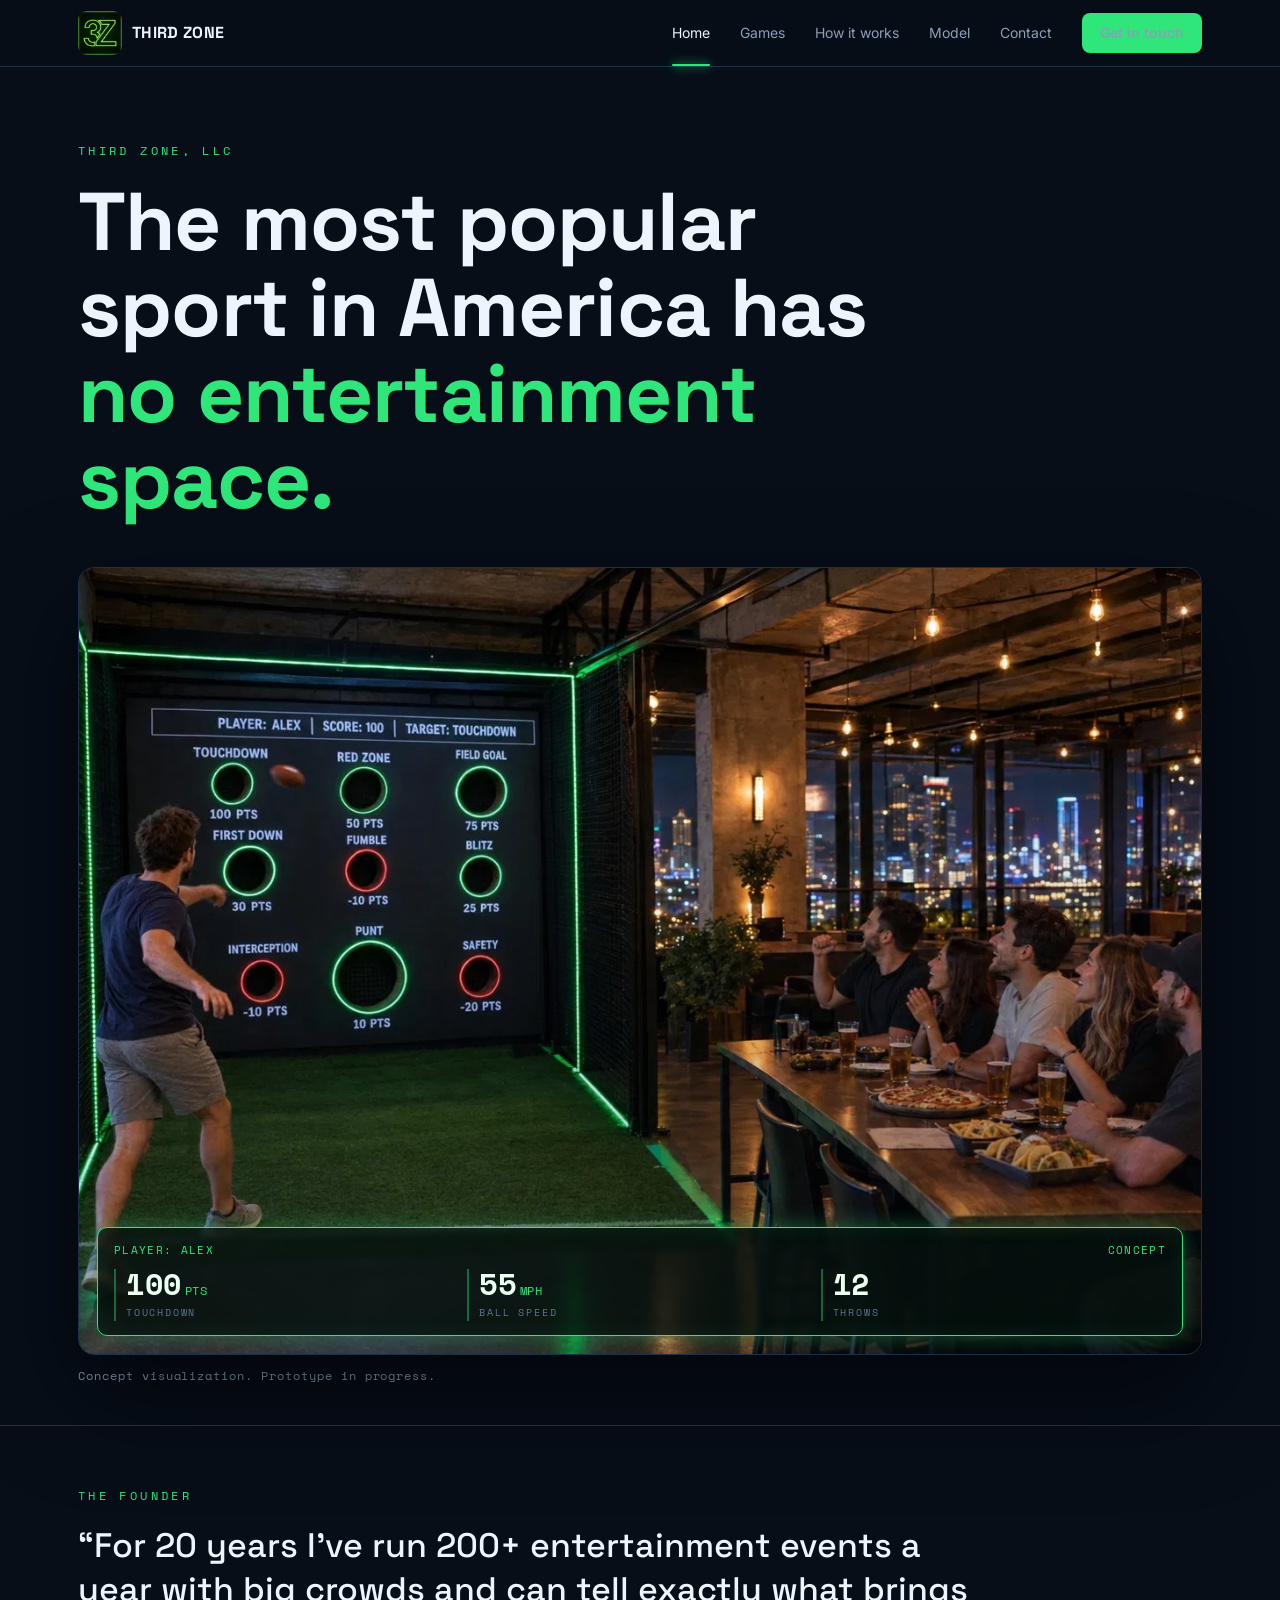
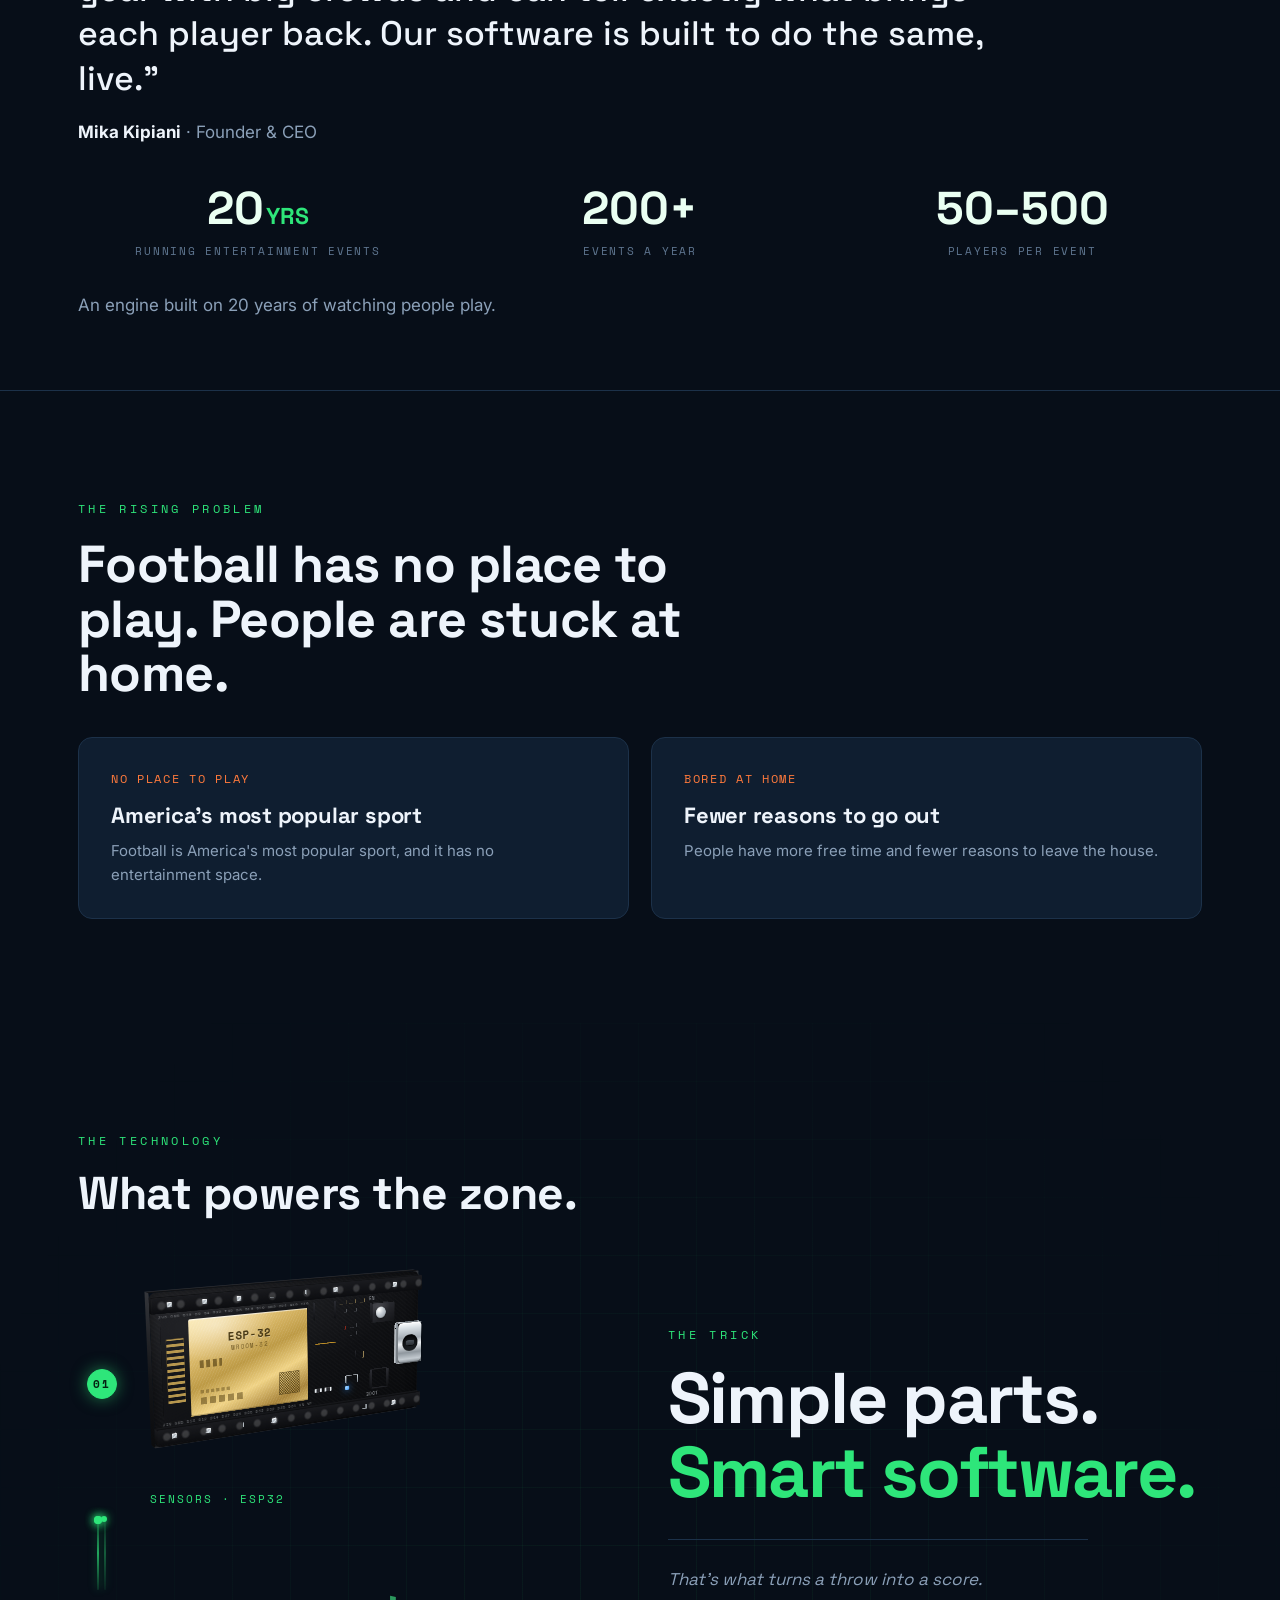
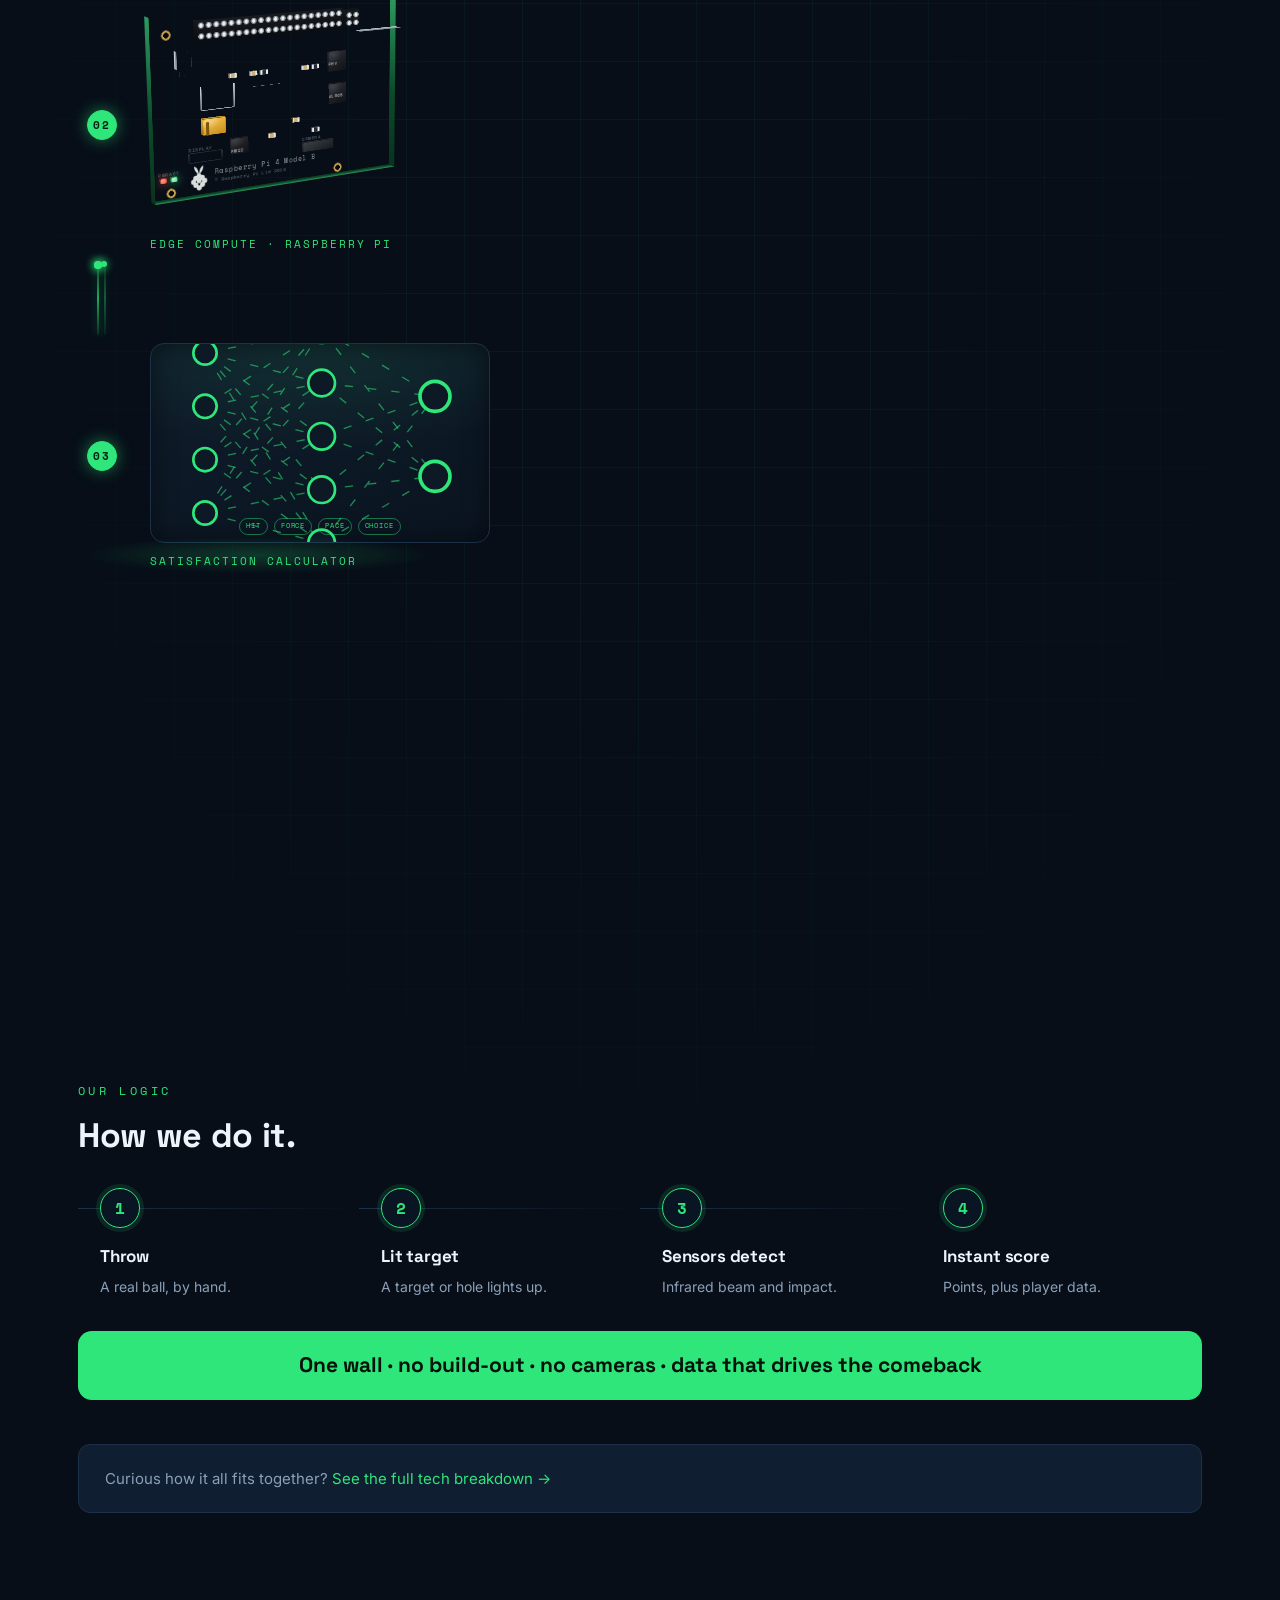
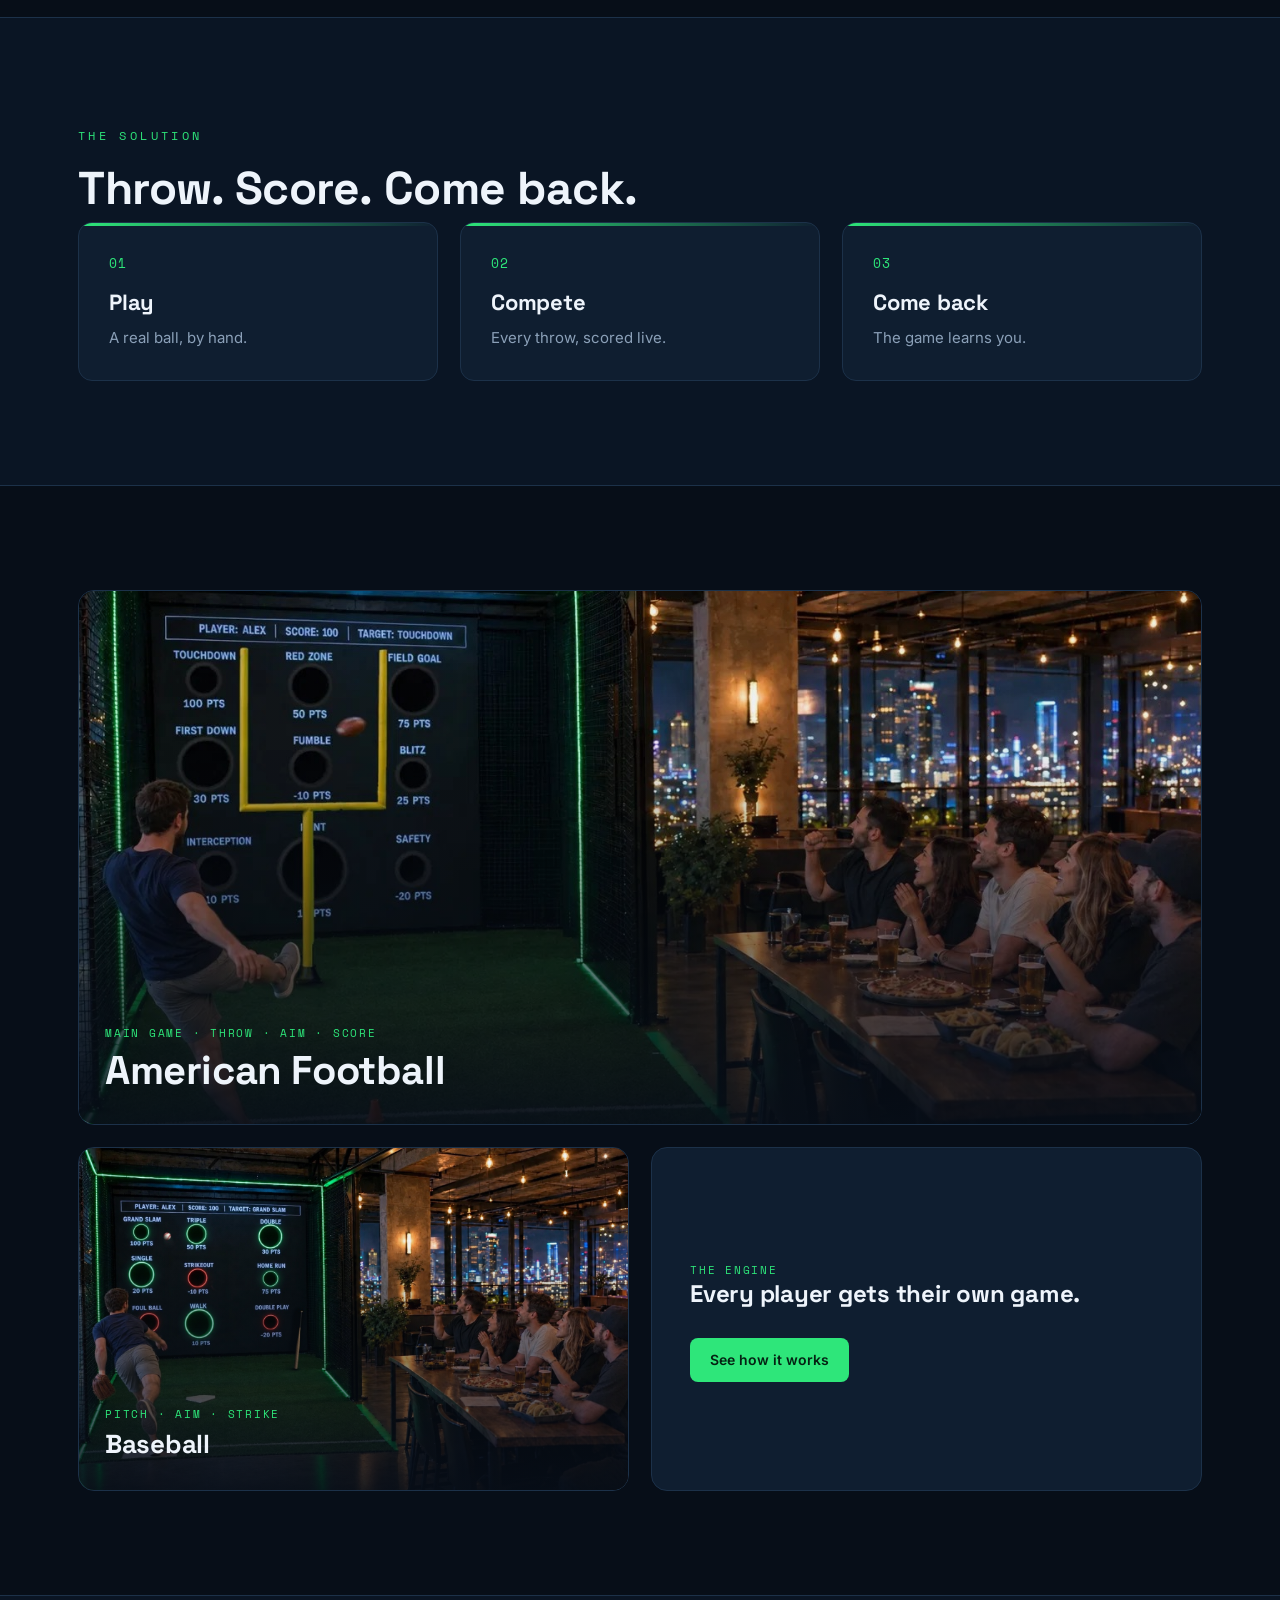
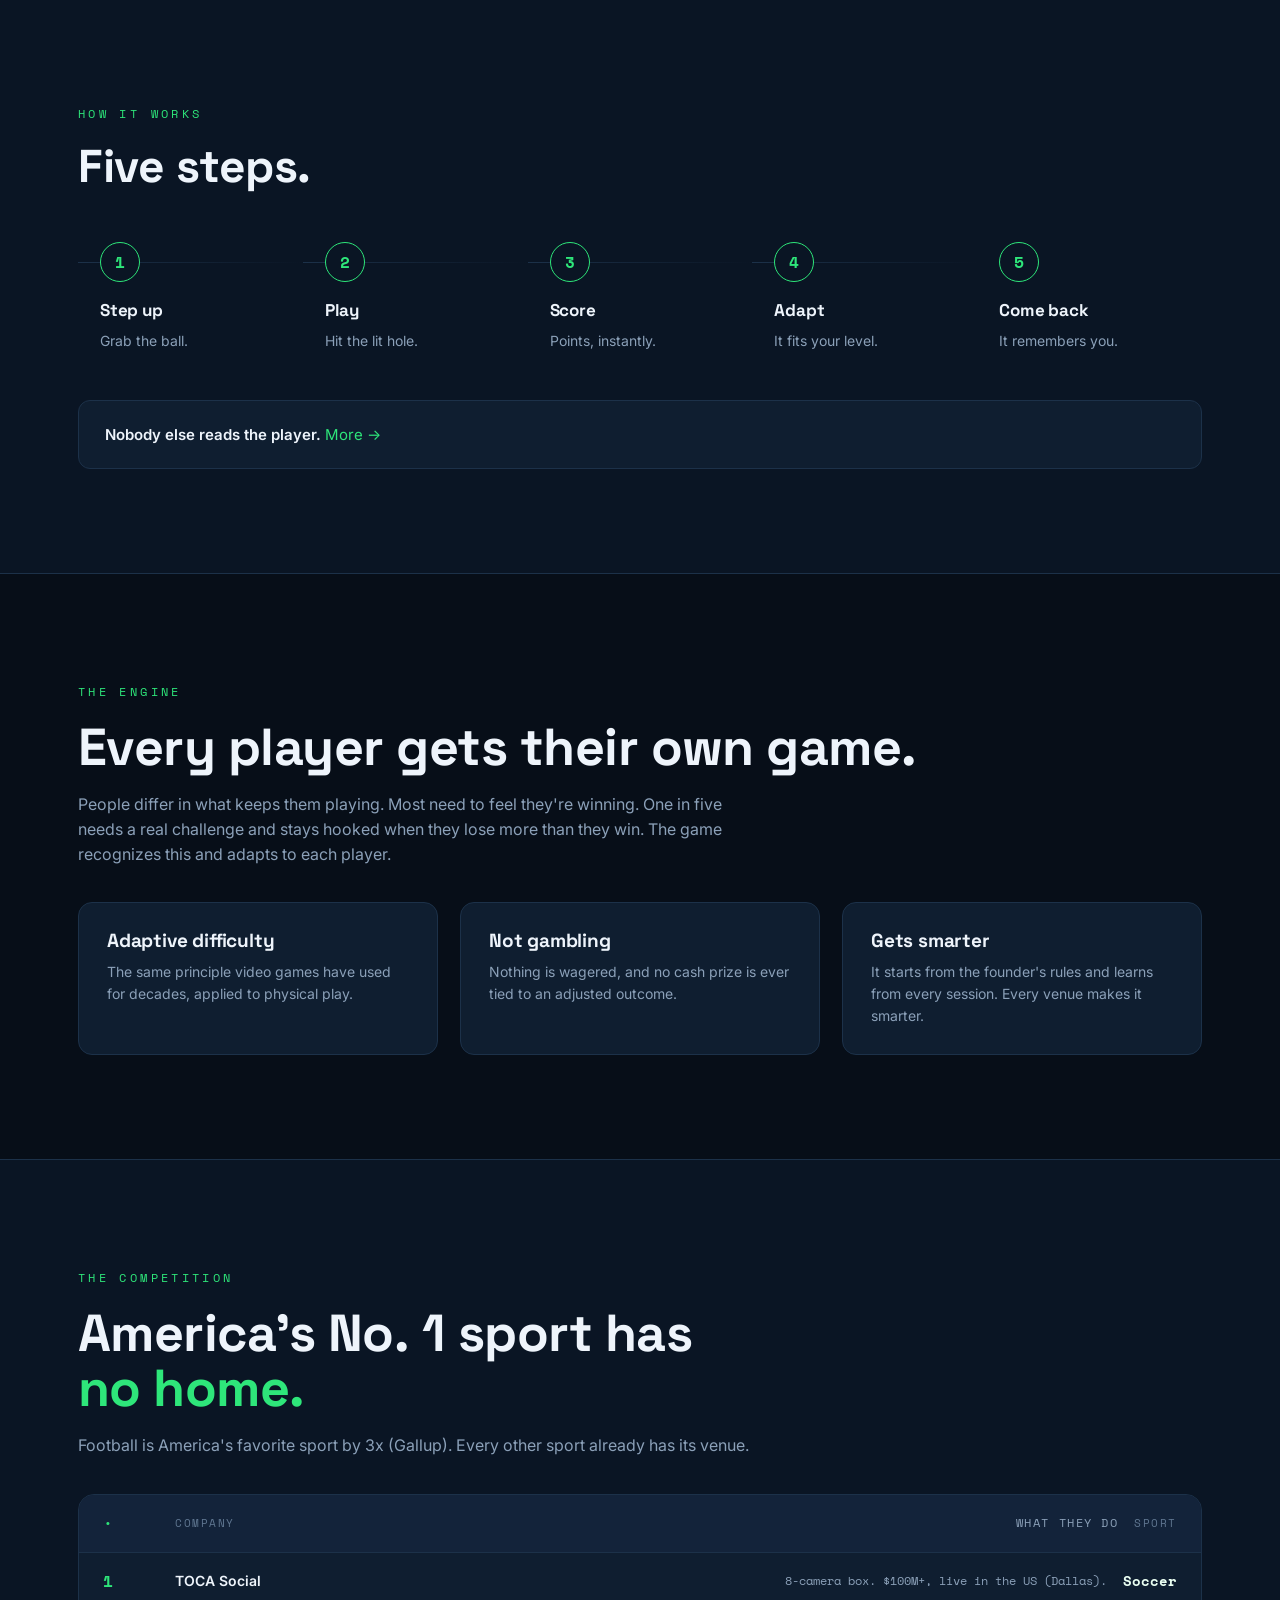
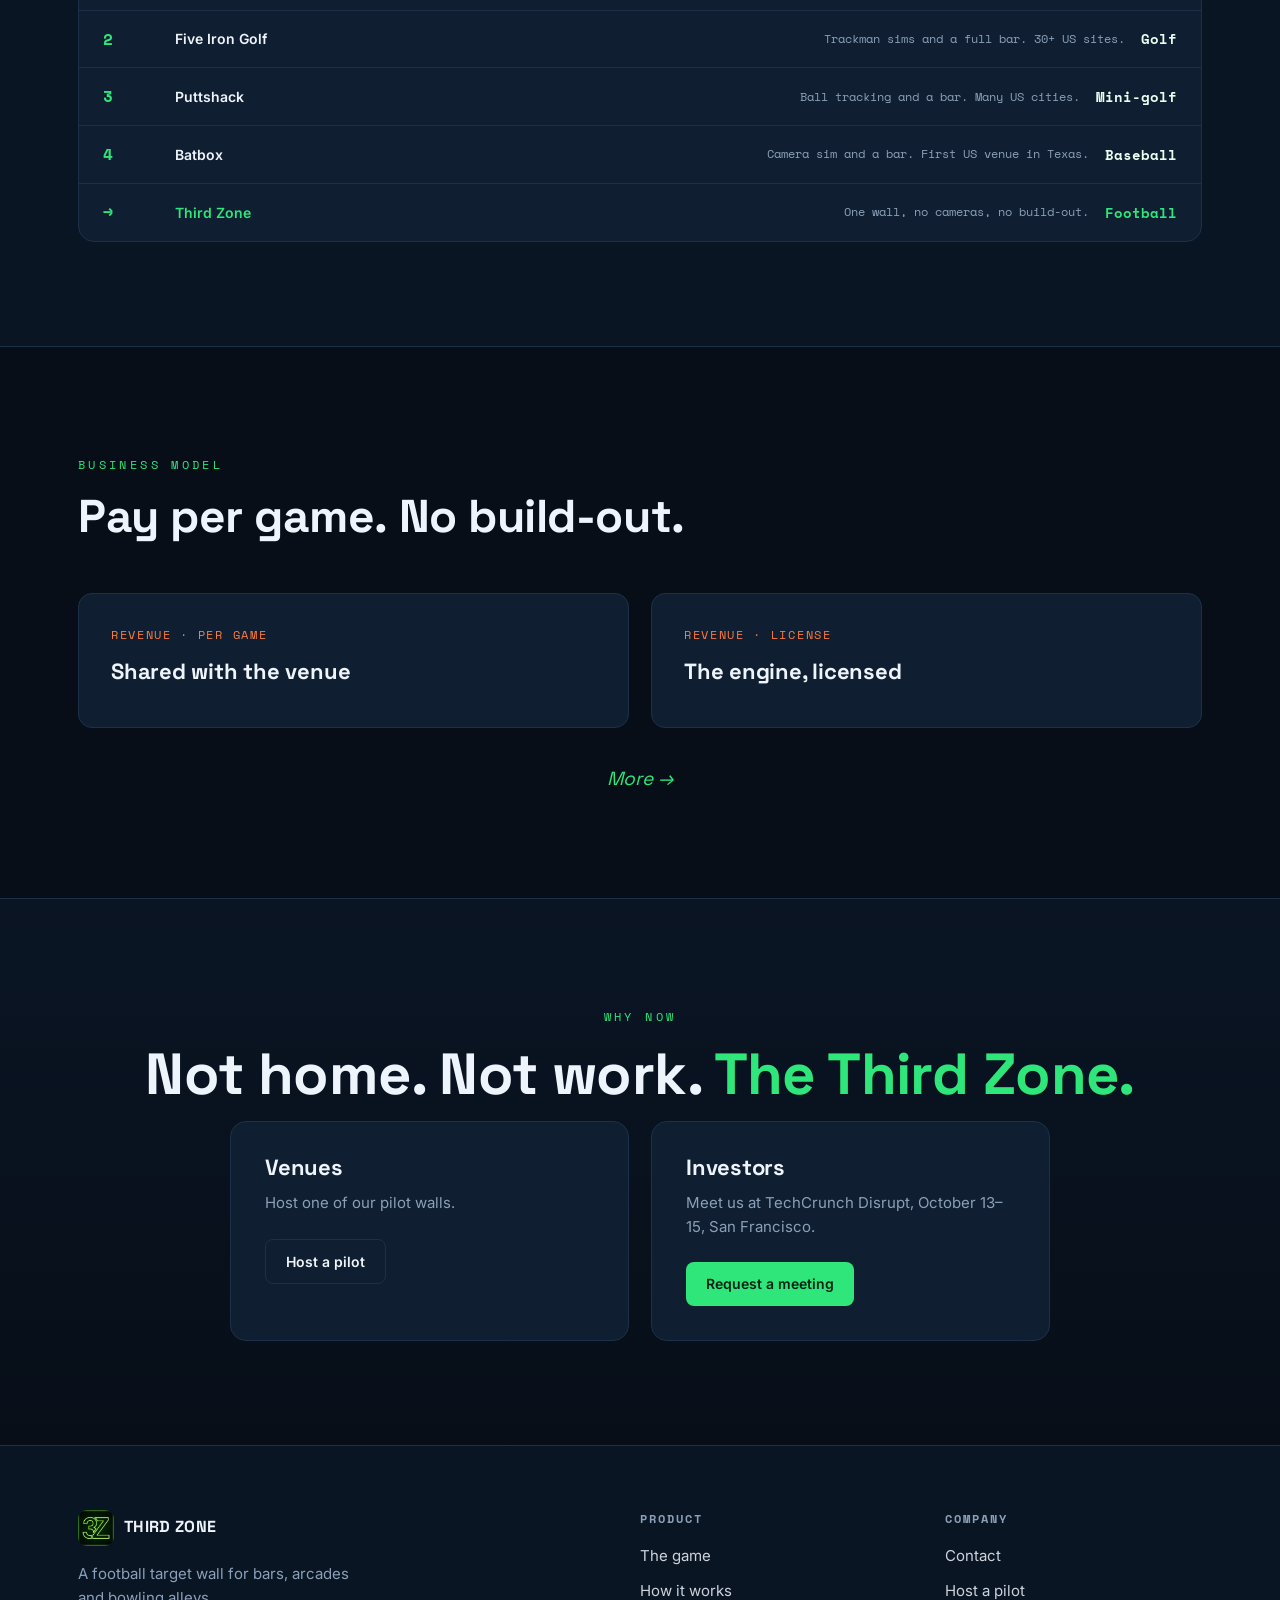
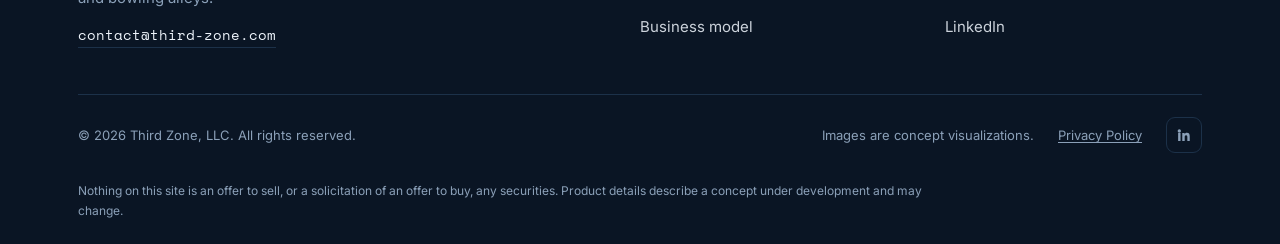
==== commit e30bda56: "Remove the games heading from the homepage Co-Authored-By: Claude Opus 5.5 <noreply@anthropic.com>" ====
--- a/index.html
+++ b/index.html
@@ -365,8 +365,6 @@
 <!-- GAMES PREVIEW -->
 <section class="section games" id="games">
   <div class="wrap">
-    <span class="eyebrow">Our games</span>
-    <h2>Two games. One wall.</h2>
     <div class="game-grid reveal">
       <div class="game" style="grid-column:1/-1;aspect-ratio:21/10">
         <a class="game-link" href="football.html" aria-label="American football — game details"></a>
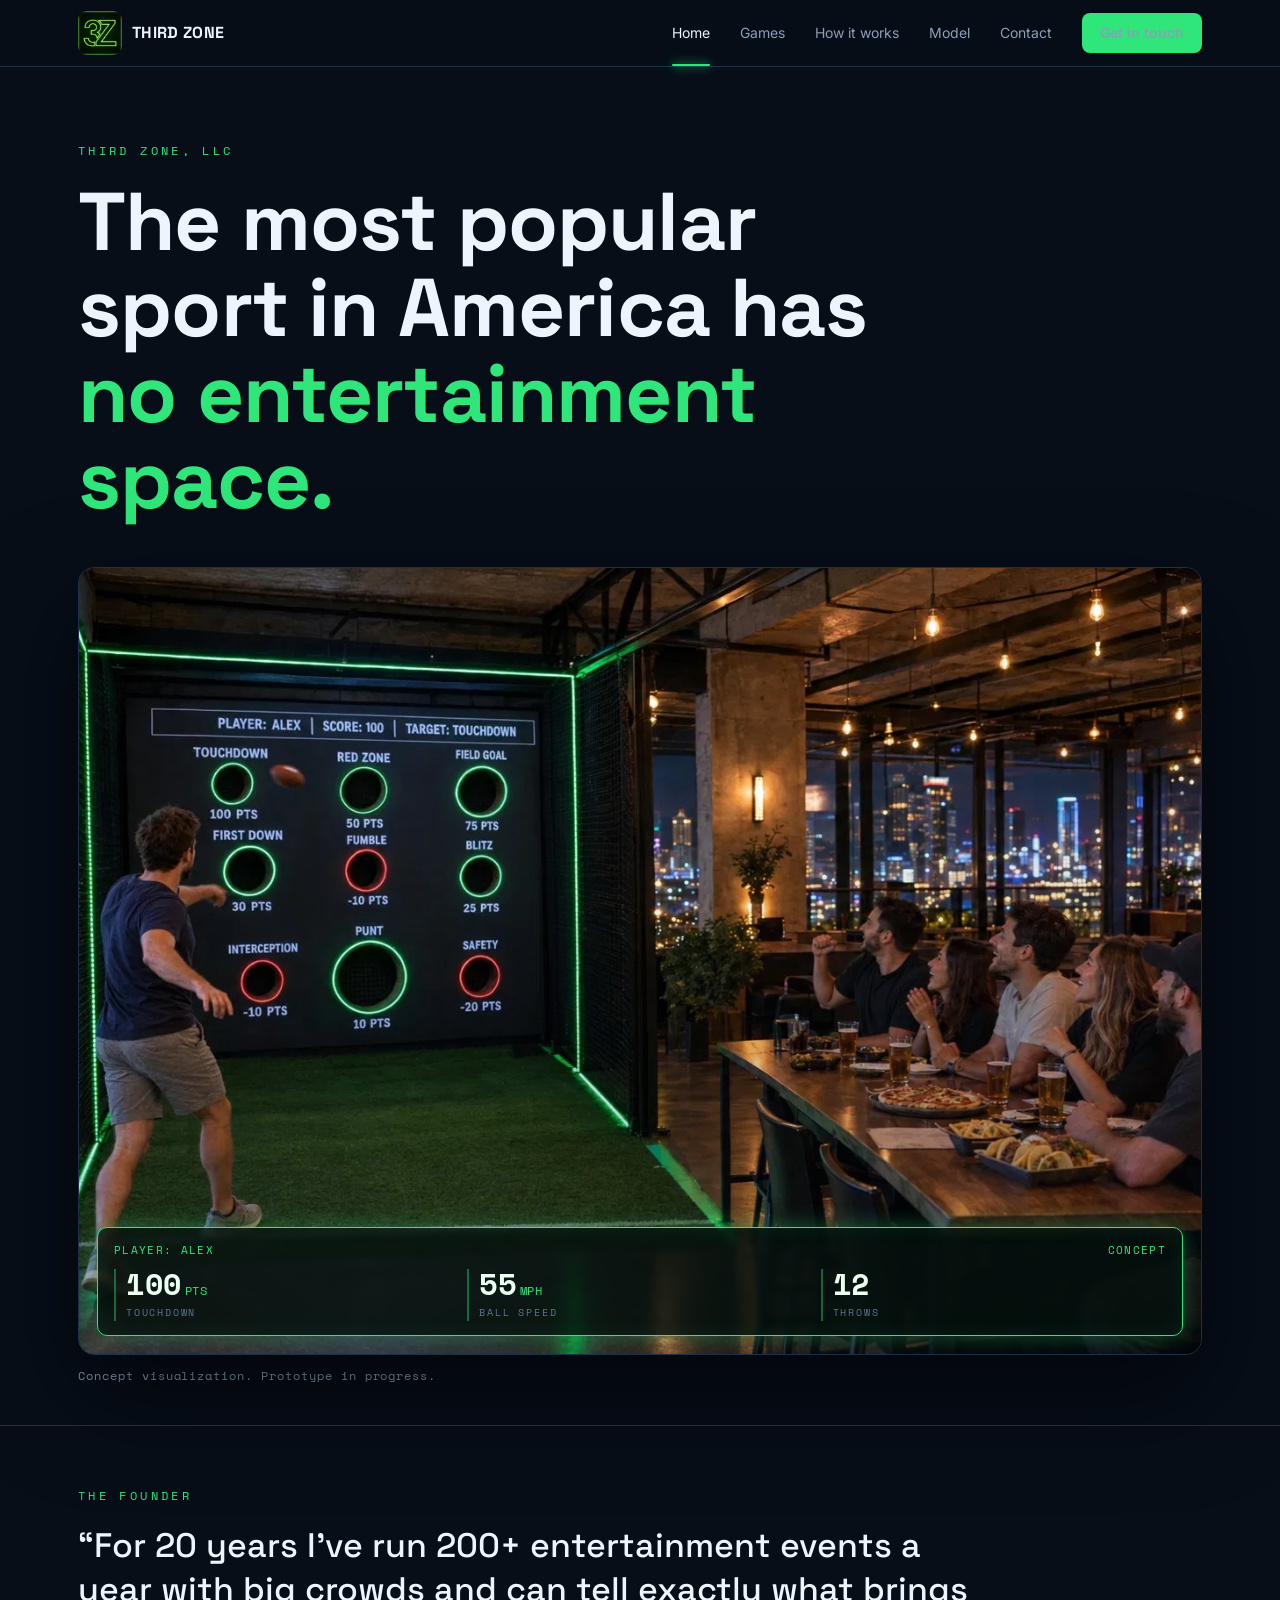
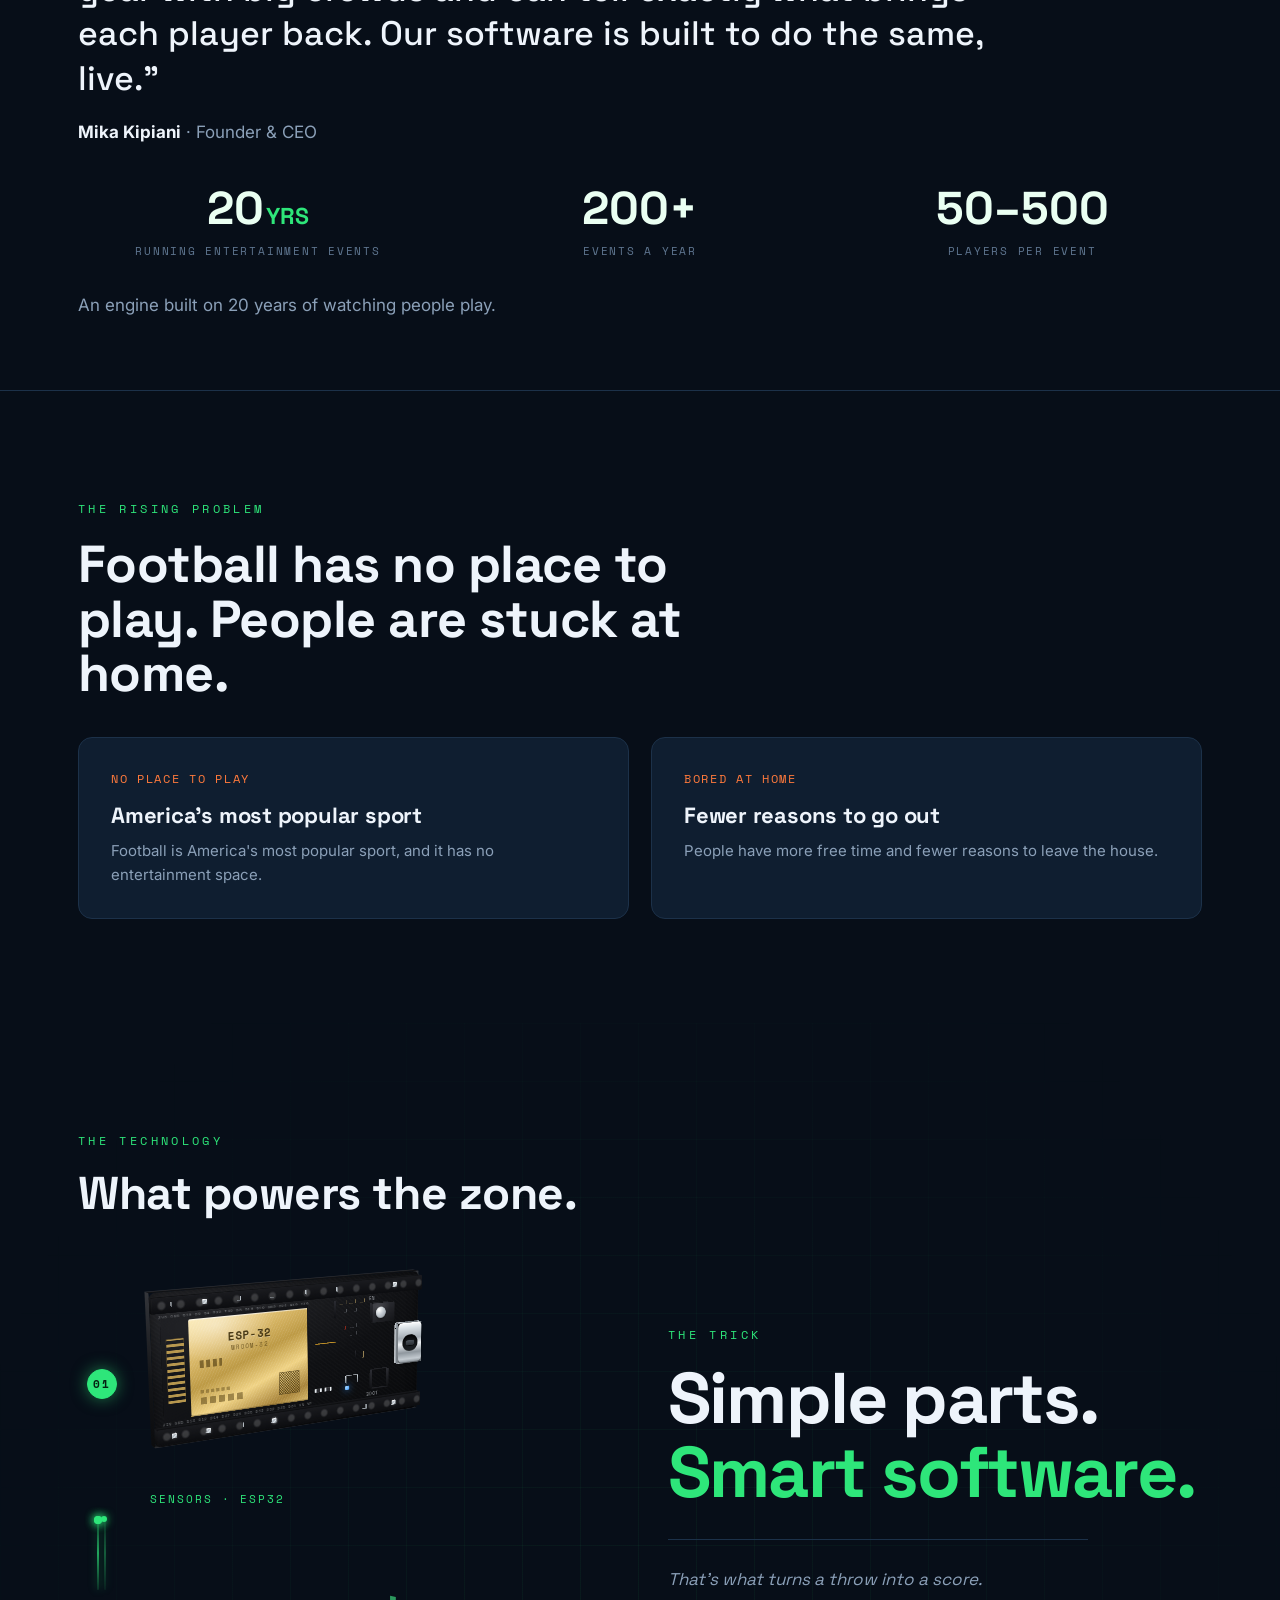
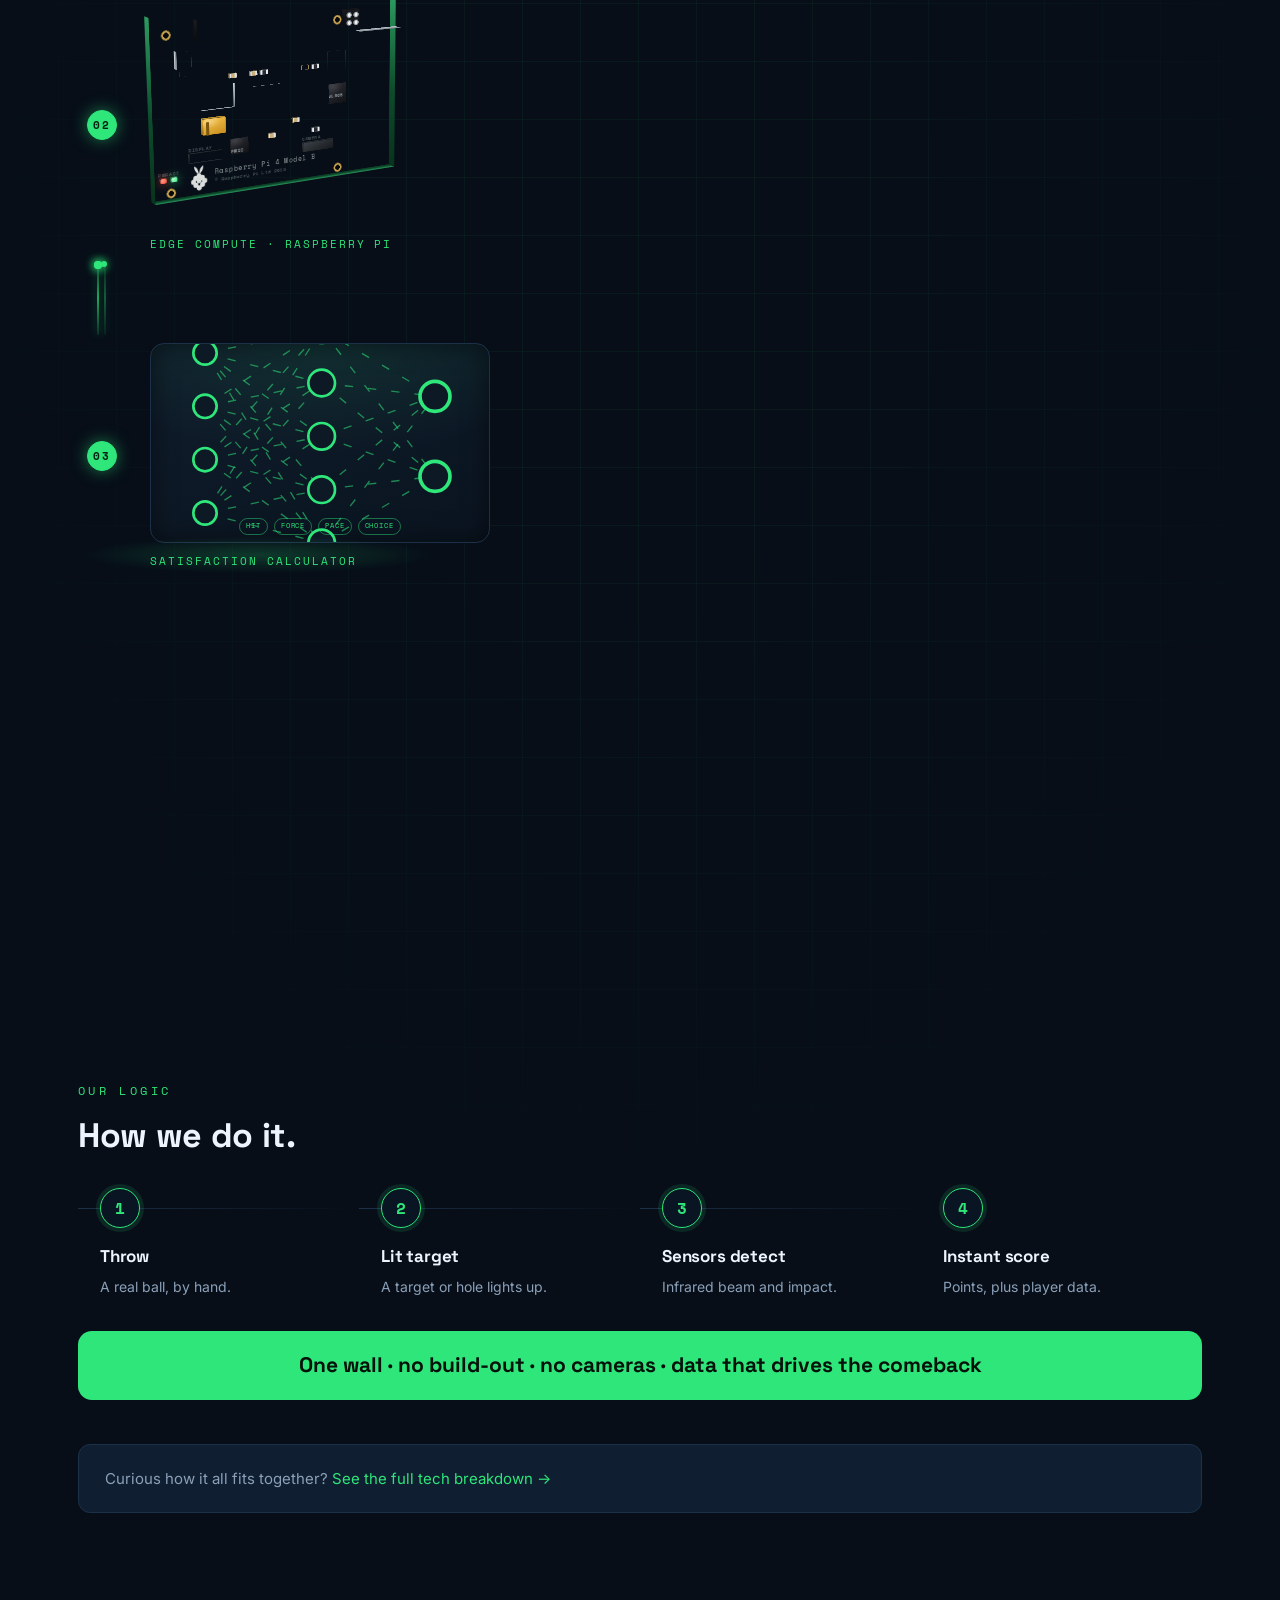
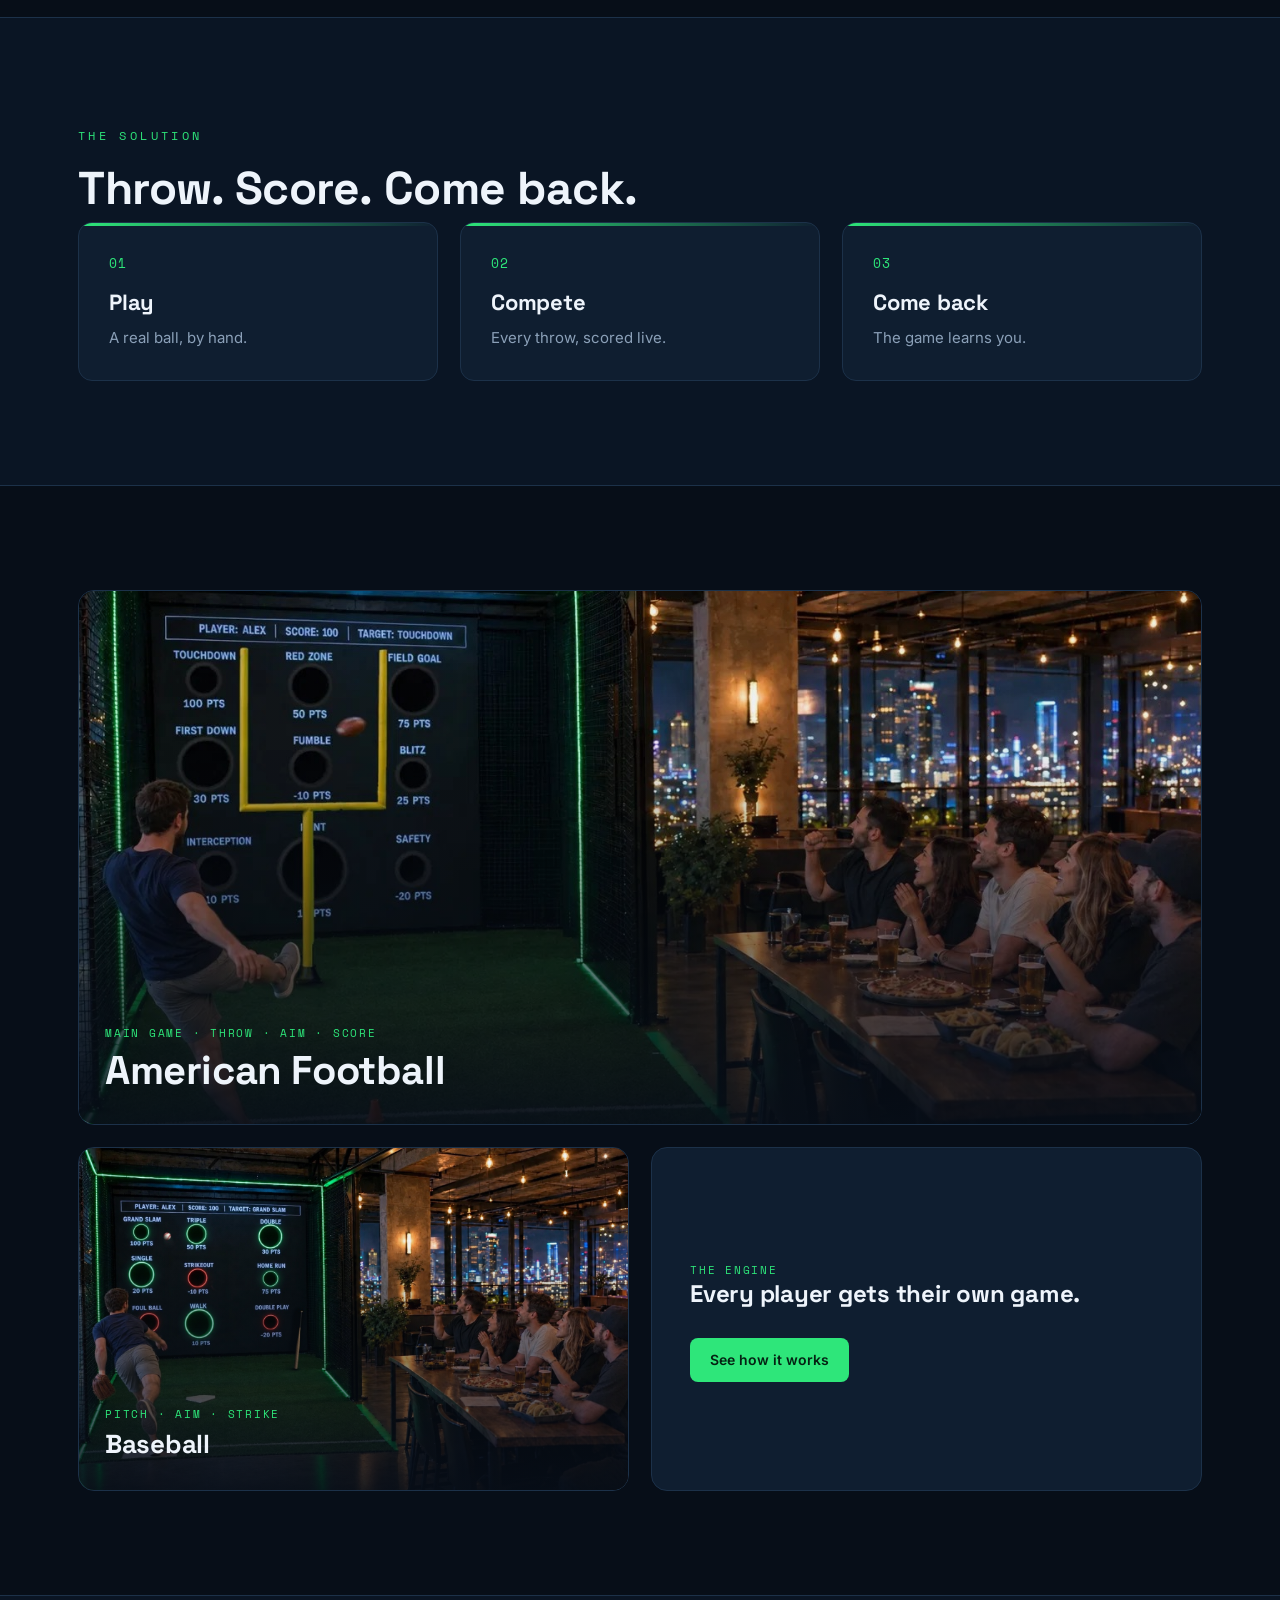
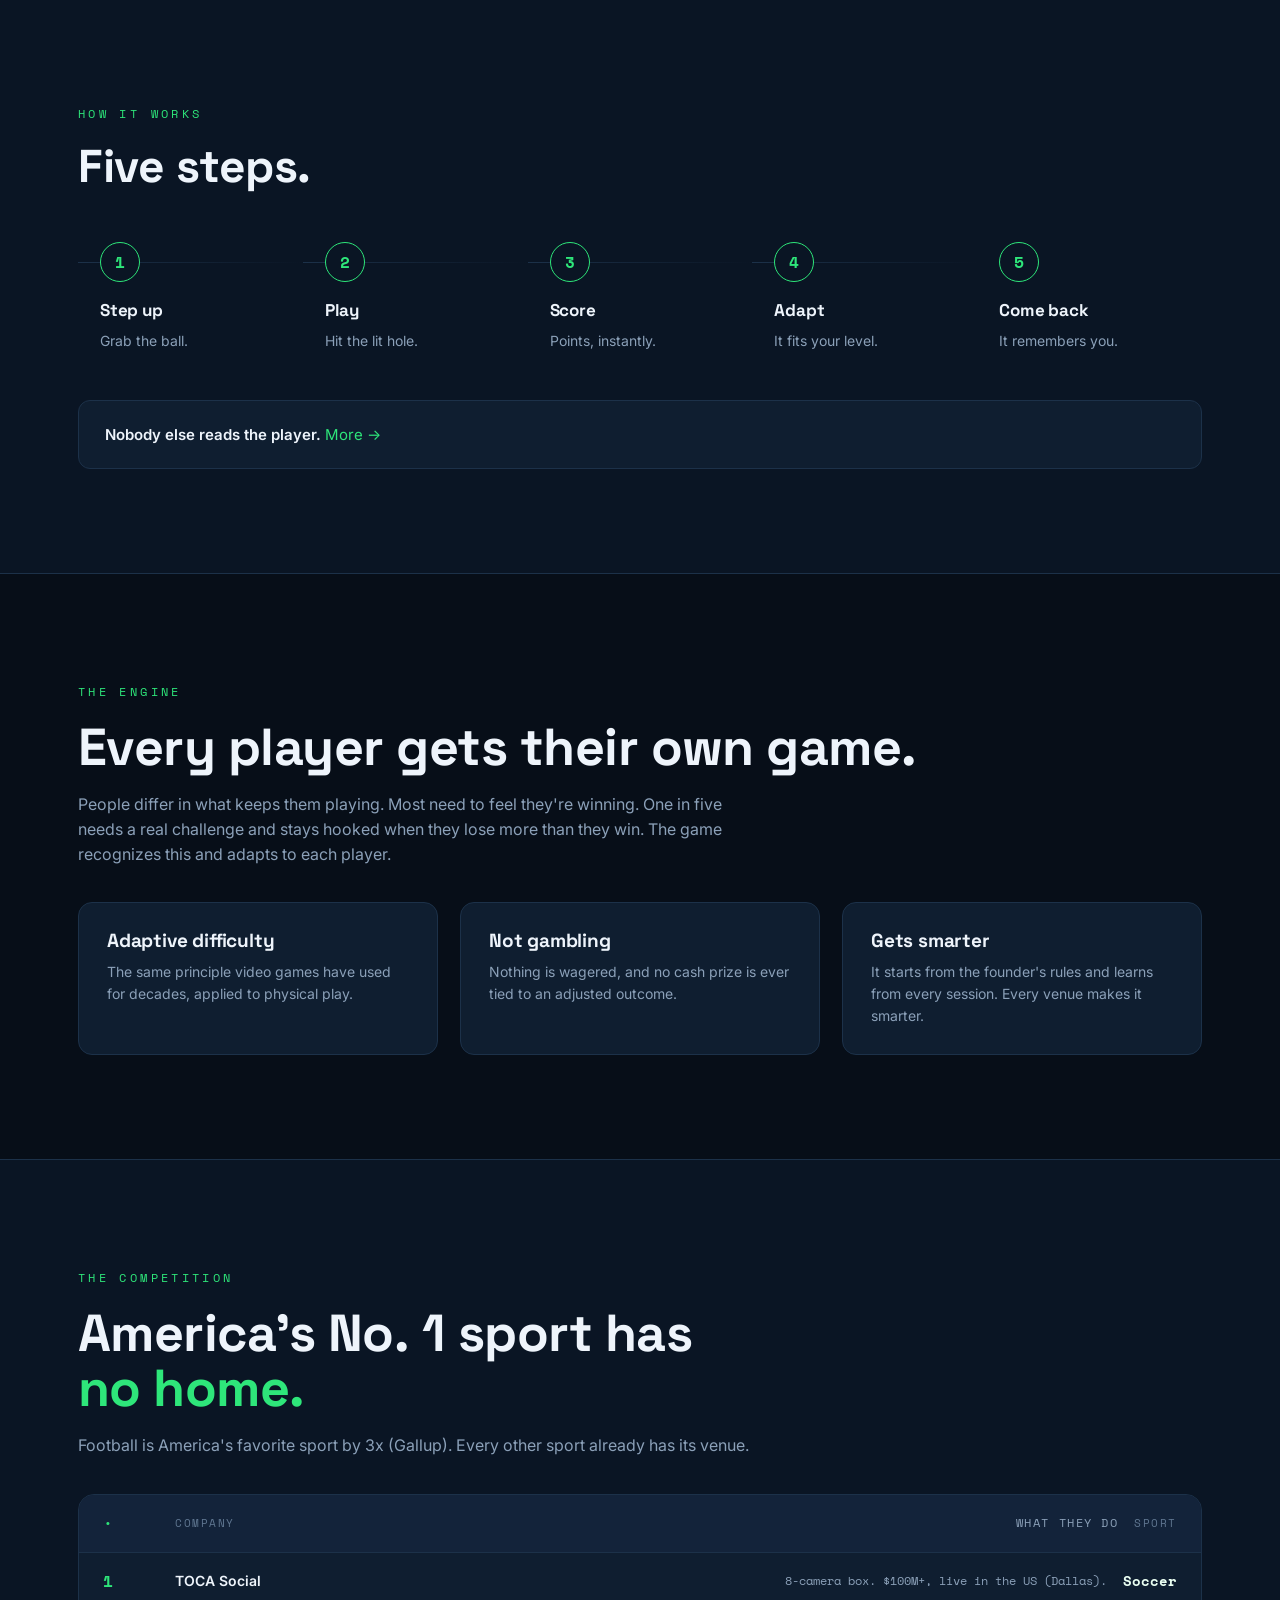
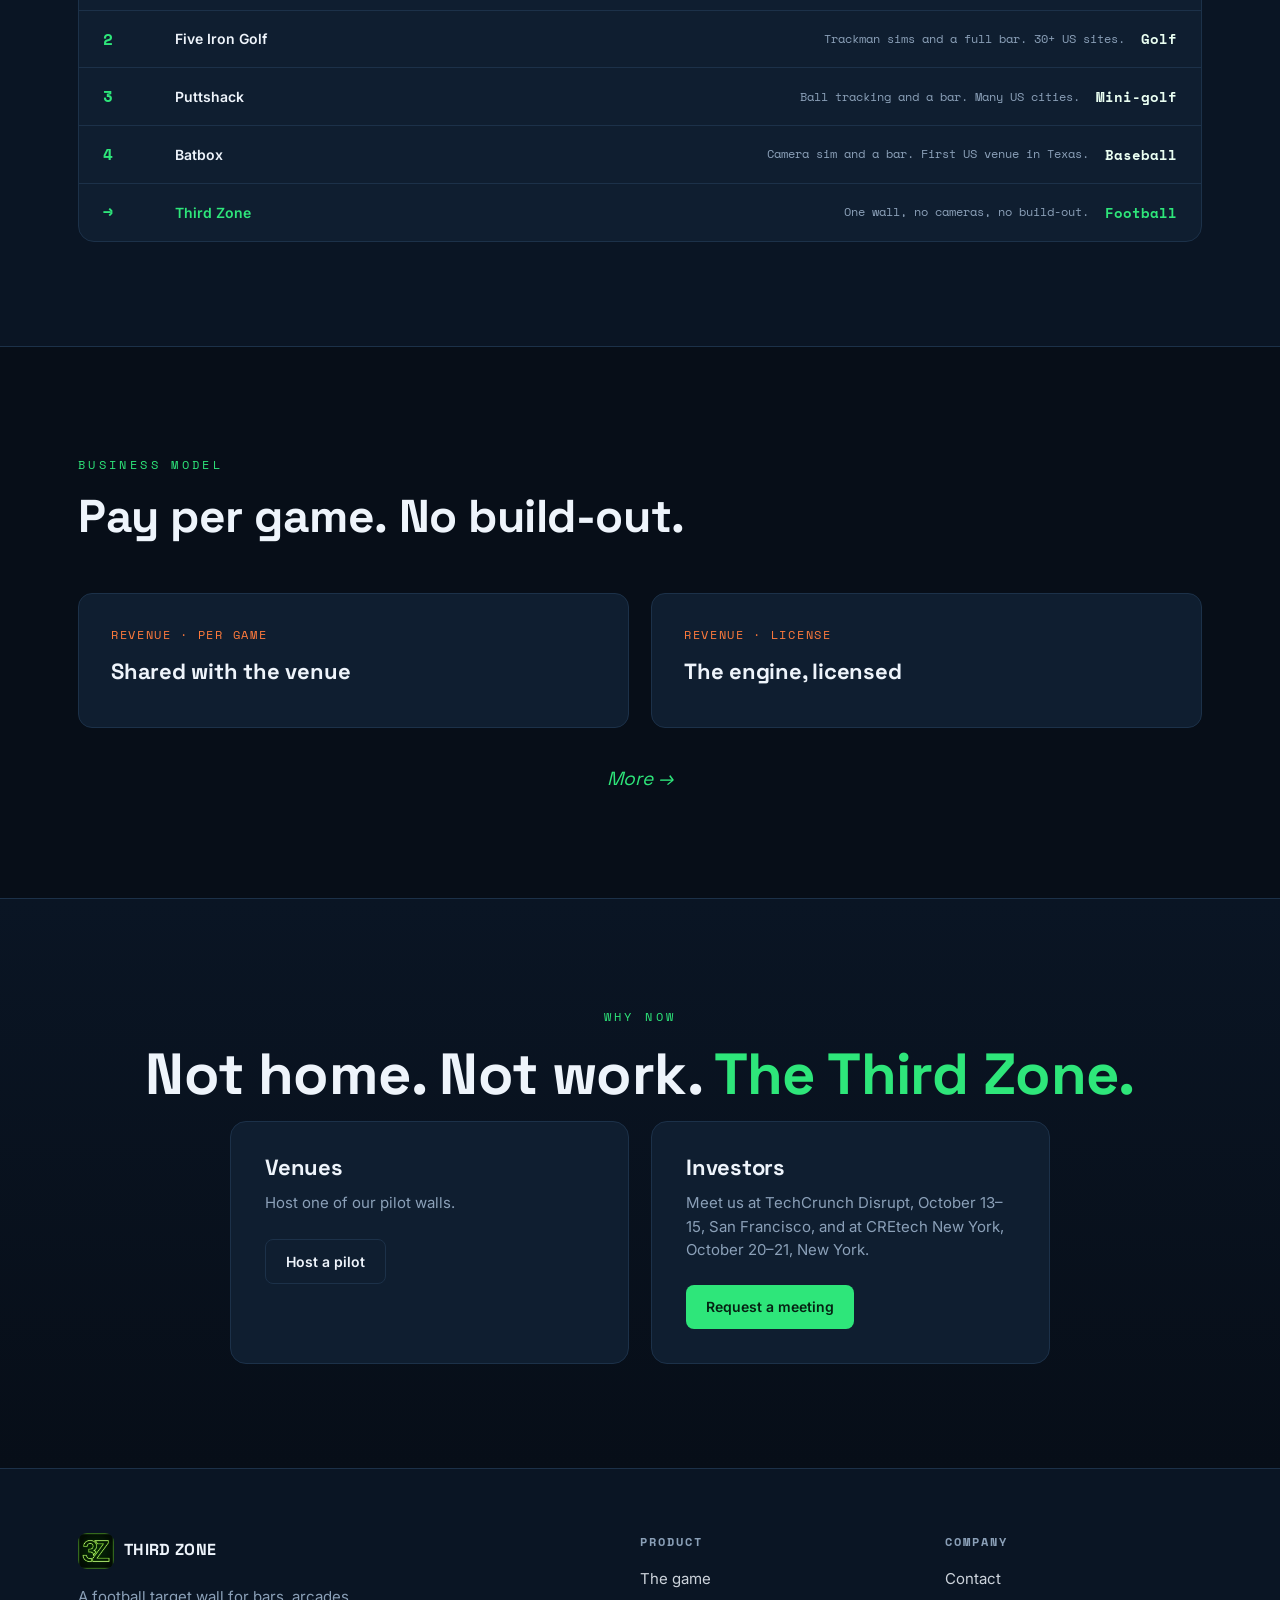
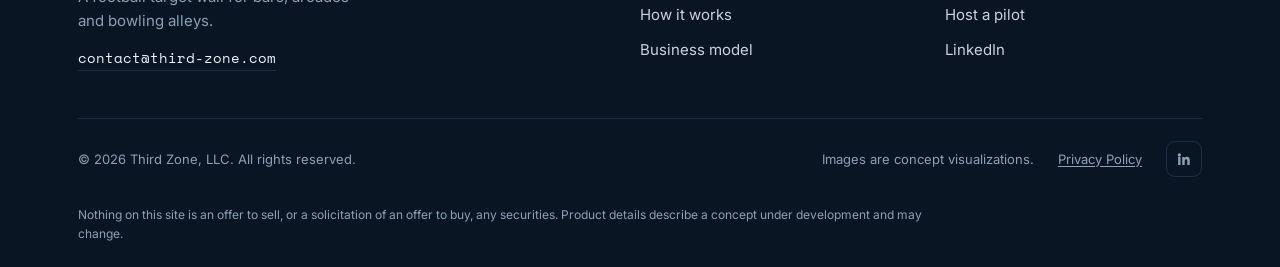
==== commit edb0fd80: "Add CREtech New York (Oct 20-21) next to TechCrunch Disrupt Co-Authored-By: Claude Opus 5.5 <noreply" ====
--- a/index.html
+++ b/index.html
@@ -475,7 +475,7 @@
       </div>
       <div class="ccard">
         <h3>Investors</h3>
-        <p>Meet us at TechCrunch Disrupt, October 13&ndash;15, San Francisco.</p>
+        <p>Meet us at TechCrunch Disrupt, October 13&ndash;15, San Francisco, and at CREtech New York, October 20&ndash;21, New York.</p>
         <a href="contact.html" class="btn btn-primary">Request a meeting</a>
       </div>
     </div>
